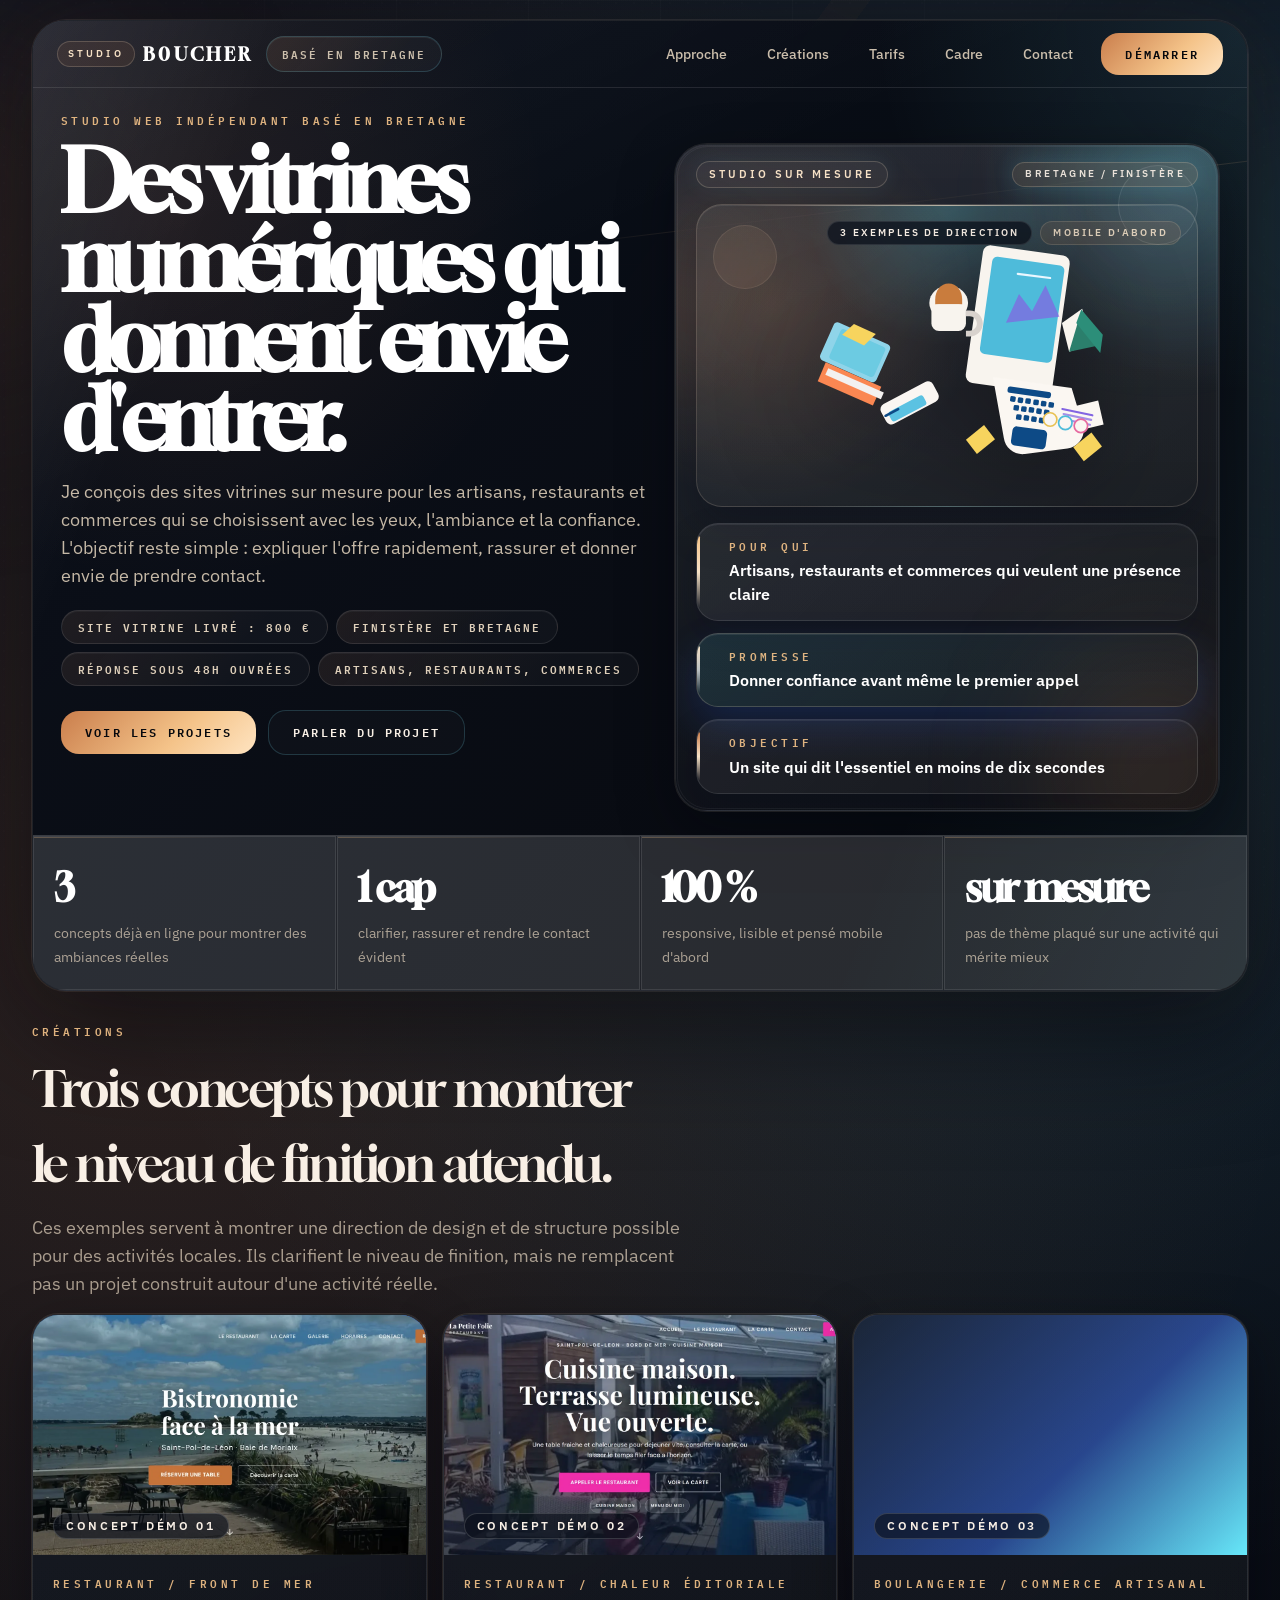
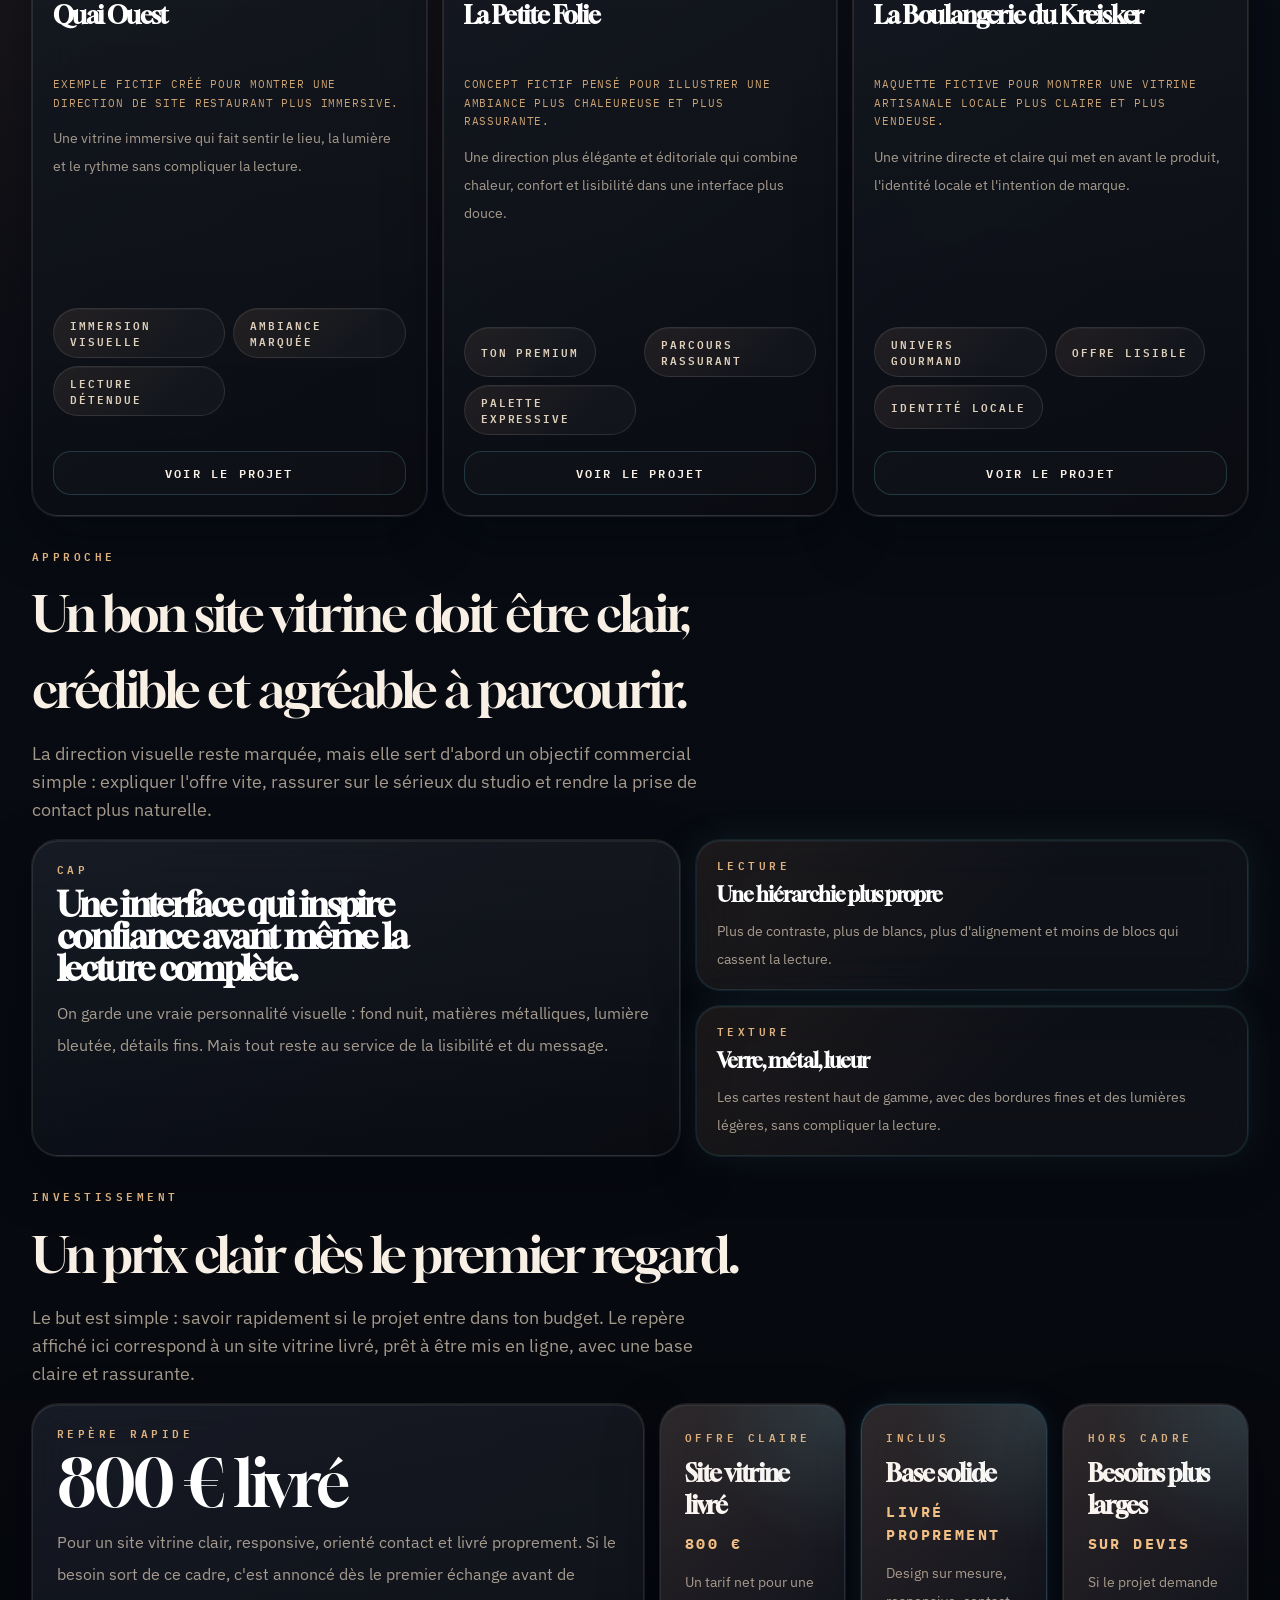
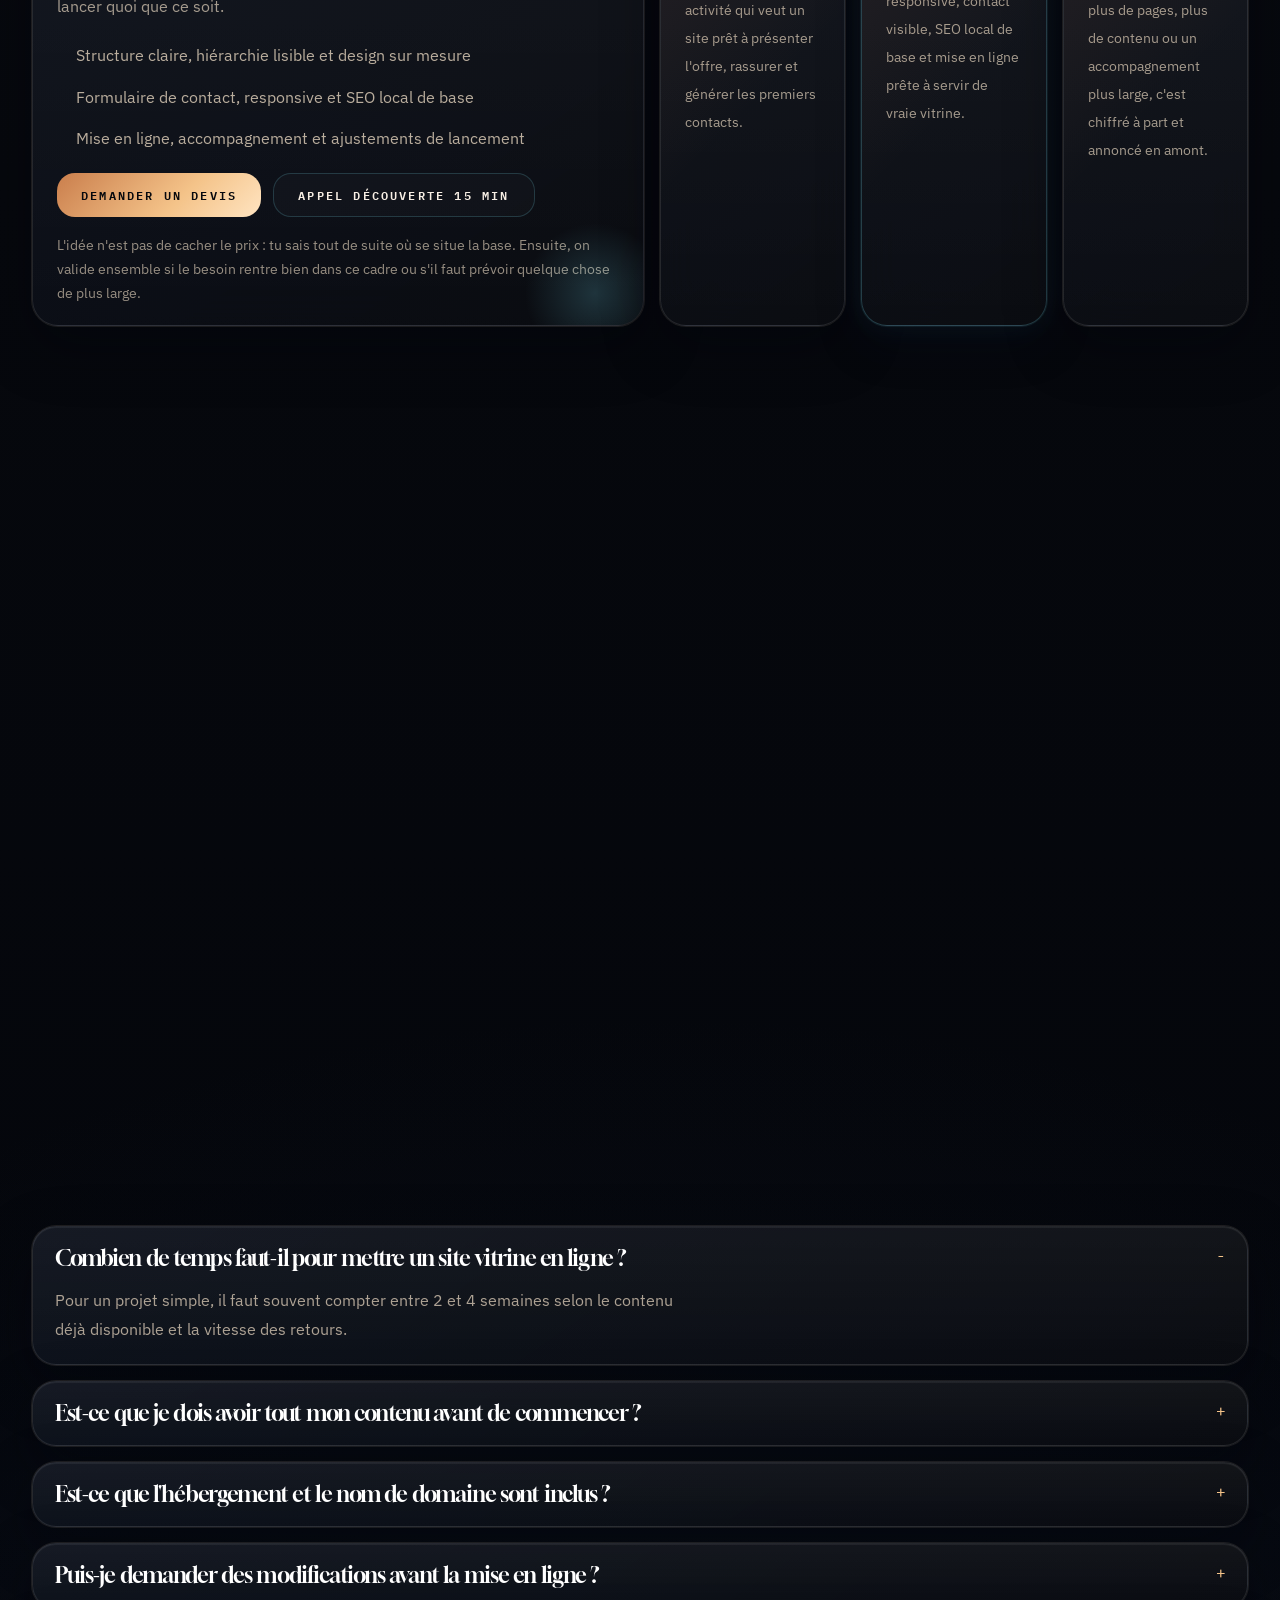
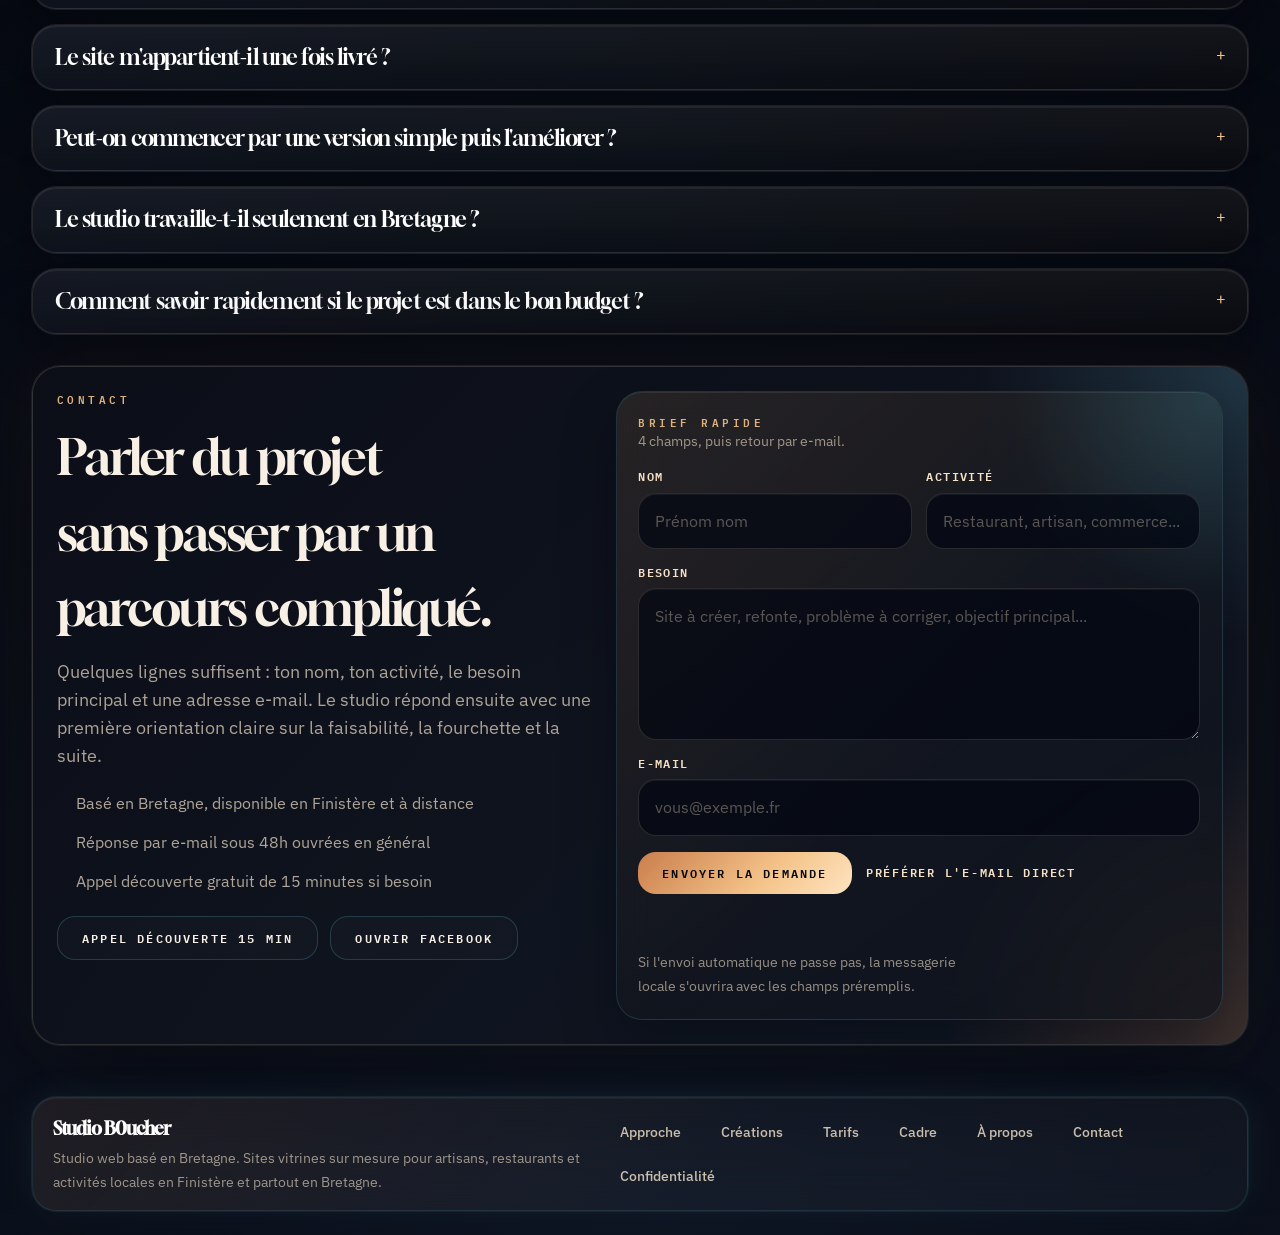
==== index.html @ 1014da4b "Add phase 1 conversion updates and pricing" ====
<!DOCTYPE html>
<html lang="fr">
  <head>
    <meta charset="UTF-8">
    <meta name="viewport" content="width=device-width, initial-scale=1.0">
    <meta
      name="description"
      content="Studio B0ucher, studio web ind&eacute;pendant bas&eacute; en Bretagne. Cr&eacute;ation de sites vitrines pour artisans, restaurants et commerces en Finist&egrave;re et partout en Bretagne."
    >
    <meta name="robots" content="index,follow">
    <meta name="theme-color" content="#090b12">
    <meta property="og:locale" content="fr_FR">
    <meta property="og:type" content="website">
    <meta property="og:site_name" content="Studio B0ucher">
    <meta property="og:title" content="Studio B0ucher | Cr&eacute;ation de sites vitrines en Bretagne">
    <meta property="og:description" content="Studio web ind&eacute;pendant bas&eacute; en Bretagne. Sites vitrines sur mesure pour artisans, restaurants et commerces en Finist&egrave;re et partout en Bretagne.">
    <meta property="og:url" content="https://openapi-routeur.github.io/MonSiteBreton/">
    <meta property="og:image" content="https://openapi-routeur.github.io/MonSiteBreton/assets/og-studio-b0ucher.png">
    <meta property="og:image:type" content="image/png">
    <meta property="og:image:width" content="1200">
    <meta property="og:image:height" content="630">
    <meta property="og:image:alt" content="Aper&ccedil;u du site Studio B0ucher, studio web bas&eacute; en Bretagne.">
    <meta name="twitter:card" content="summary_large_image">
    <meta name="twitter:title" content="Studio B0ucher | Cr&eacute;ation de sites vitrines en Bretagne">
    <meta name="twitter:description" content="Studio web ind&eacute;pendant bas&eacute; en Bretagne. Sites vitrines sur mesure pour artisans, restaurants et commerces en Finist&egrave;re et partout en Bretagne.">
    <meta name="twitter:image" content="https://openapi-routeur.github.io/MonSiteBreton/assets/og-studio-b0ucher.png">
    <meta name="twitter:image:alt" content="Aper&ccedil;u du site Studio B0ucher, studio web bas&eacute; en Bretagne.">
    <title>Studio B0ucher | Cr&eacute;ation de sites vitrines en Bretagne</title>
    <link rel="canonical" href="https://openapi-routeur.github.io/MonSiteBreton/">
    <link rel="icon" href="assets/favicon.svg" type="image/svg+xml" sizes="any">
    <link rel="icon" href="assets/favicon.png" type="image/png" sizes="64x64">
    <link rel="shortcut icon" href="favicon.ico" type="image/x-icon">
    <link rel="apple-touch-icon" href="assets/apple-touch-icon.png" sizes="180x180">
    <link rel="manifest" href="site.webmanifest">
    <link rel="preconnect" href="https://fonts.googleapis.com">
    <link rel="preconnect" href="https://fonts.gstatic.com" crossorigin>
    <link
      href="https://fonts.googleapis.com/css2?family=Gloock&family=IBM+Plex+Mono:wght@400;500;600;700&family=IBM+Plex+Sans:wght@400;500;600;700&display=swap"
      rel="stylesheet"
    >
    <link rel="preload" as="image" href="assets/hero-illustration.svg" type="image/svg+xml">
    <link rel="stylesheet" href="assets/index.css">
    <script type="application/ld+json">
      {
        "@context": "https://schema.org",
        "@type": "ProfessionalService",
        "name": "Studio B0ucher",
        "url": "https://openapi-routeur.github.io/MonSiteBreton/",
        "image": "https://openapi-routeur.github.io/MonSiteBreton/assets/og-studio-b0ucher.png",
        "description": "Studio web ind\u00e9pendant bas\u00e9 en Bretagne, sp\u00e9cialis\u00e9 dans la cr\u00e9ation de sites vitrines pour artisans, restaurants et commerces locaux.",
        "email": "mailto:boucher.kilian.pro@gmail.com",
        "sameAs": [
          "https://www.facebook.com/b0uch3rmx"
        ],
        "serviceType": [
          "Cr\u00e9ation de site vitrine",
          "Refonte de site vitrine",
          "Design web local"
        ],
        "areaServed": [
          {
            "@type": "AdministrativeArea",
            "name": "Finist\u00e8re"
          },
          {
            "@type": "AdministrativeArea",
            "name": "Bretagne"
          }
        ]
      }
    </script>
  </head>
  <body>
    <a class="skip-link" href="#contenu">Aller au contenu</a>

    <div class="pointer-events-none fixed inset-0 -z-10 overflow-hidden" aria-hidden="true">
      <div class="grid-overlay absolute inset-0 opacity-25"></div>
      <div class="ambient-blob absolute left-[-12rem] top-16 h-72 w-72 rounded-full bg-cyber-500/[0.20] blur-[120px]"></div>
      <div class="ambient-blob ambient-blob-b absolute right-[-10rem] top-24 h-64 w-64 rounded-full bg-signal-400/[0.12] blur-[110px]"></div>
      <div class="absolute bottom-[-12rem] left-1/2 h-72 w-72 -translate-x-1/2 rounded-full bg-cyber-400/[0.14] blur-[130px]"></div>
    </div>

    <main id="contenu" class="px-4 py-4 sm:px-6 lg:px-8 lg:py-5">
      <section class="mx-auto max-w-[1320px]">
        <div class="cyber-shell">
          <header class="relative z-10 flex flex-wrap items-center gap-3 border-b border-white/[0.10] px-4 py-3 sm:px-6">
            <a class="group inline-flex items-center gap-2 rounded-full focus-ring" href="#contenu" aria-label="Accueil Studio B0ucher">
              <span class="rounded-full border border-cyber-300/[0.20] bg-cyber-500/[0.10] px-2.5 py-1 text-[0.65rem] font-semibold uppercase tracking-[0.3em] text-cyber-300">Studio</span>
              <span class="font-display text-base font-semibold uppercase tracking-[0.2em] text-white sm:text-lg">B0ucher</span>
            </a>
            <span class="location-pill hidden sm:inline-flex">Bas&eacute; en Bretagne</span>

            <button
              class="ml-auto inline-flex items-center rounded-full border border-cyber-300/[0.20] bg-white/[0.04] px-4 py-2 text-sm font-semibold text-cyber-100 focus-ring md:hidden"
              type="button"
              aria-expanded="false"
              aria-controls="site-nav"
              data-nav-toggle
            >
              Menu
            </button>

            <nav
              class="hidden w-full flex-col gap-2 pt-2 md:ml-auto md:flex md:w-auto md:flex-row md:items-center md:gap-2 md:pt-0"
              id="site-nav"
              aria-label="Navigation principale"
            >
              <a class="rounded-full px-4 py-2 text-sm font-medium text-cyber-200/[0.90] transition hover:bg-white/[0.04] hover:text-white focus-ring" href="#approche">Approche</a>
              <a class="rounded-full px-4 py-2 text-sm font-medium text-cyber-200/[0.90] transition hover:bg-white/[0.04] hover:text-white focus-ring" href="#creations">Cr&eacute;ations</a>
              <a class="rounded-full px-4 py-2 text-sm font-medium text-cyber-200/[0.90] transition hover:bg-white/[0.04] hover:text-white focus-ring" href="#investissement">Tarifs</a>
              <a class="rounded-full px-4 py-2 text-sm font-medium text-cyber-200/[0.90] transition hover:bg-white/[0.04] hover:text-white focus-ring" href="#cadre">Cadre</a>
              <a class="rounded-full px-4 py-2 text-sm font-medium text-cyber-200/[0.90] transition hover:bg-white/[0.04] hover:text-white focus-ring" href="#contact">Contact</a>
            </nav>

            <a class="metal-button focus-ring hidden md:inline-flex" href="#contact">D&eacute;marrer</a>
          </header>

          <div class="relative z-10 grid gap-5 px-4 py-5 sm:px-6 lg:grid-cols-[1.04fr_minmax(360px,0.96fr)] lg:gap-6 lg:px-7 lg:py-6">
            <div class="reveal stagger-1">
              <p class="compact-label">Studio web ind&eacute;pendant bas&eacute; en Bretagne</p>
              <h1 class="mt-3 max-w-[10.4ch] font-display text-[2.8rem] font-semibold leading-[0.92] tracking-[-0.06em] text-white sm:text-[4.4rem] lg:text-[5.4rem]">
                Des vitrines num&eacute;riques qui donnent envie d'entrer.
              </h1>
              <p class="mt-5 max-w-2xl text-base leading-8 text-cyber-200/[0.88] sm:text-lg">
                Je con&ccedil;ois des sites vitrines sur mesure pour les artisans,
                restaurants et commerces qui se choisissent avec les yeux, l'ambiance
                et la confiance. L'objectif reste simple : expliquer l'offre
                rapidement, rassurer et donner envie de prendre contact.
              </p>

              <div class="mt-5 flex flex-wrap gap-2">
                <span class="pill px-4 text-xs">Site vitrine livr&eacute; : 800 &euro;</span>
                <span class="pill px-4 text-xs">Finist&egrave;re et Bretagne</span>
                <span class="pill px-4 text-xs">R&eacute;ponse sous 48h ouvr&eacute;es</span>
                <span class="pill px-4 text-xs">Artisans, restaurants, commerces</span>
              </div>

              <div class="mt-6 flex flex-wrap items-center gap-3">
                <a class="metal-button scan-hover focus-ring" href="#creations">Voir les projets</a>
                <a class="outline-button scan-hover focus-ring" href="#contact">Parler du projet</a>
              </div>
            </div>

            <div class="reveal stagger-2 lg:mt-8">
              <div class="panel-metal relative isolate overflow-hidden rounded-[32px] border border-cyber-300/[0.15] bg-[linear-gradient(155deg,rgba(25,19,21,0.96),rgba(15,21,33,0.92)_48%,rgba(9,11,18,0.98))] px-4 py-4 shadow-[0_34px_90px_rgba(2,8,24,0.54),0_0_0_1px_rgba(125,232,255,0.08),inset_0_1px_0_rgba(255,255,255,0.08)] sm:px-5">
                <div class="absolute inset-0 bg-[radial-gradient(circle_at_top_right,rgba(125,232,255,0.22),transparent_28%),radial-gradient(circle_at_18%_24%,rgba(202,126,76,0.2),transparent_30%),linear-gradient(180deg,rgba(255,255,255,0.06),rgba(255,255,255,0.02))]"></div>
                <div class="absolute inset-[1px] rounded-[31px] border border-white/[0.06]" aria-hidden="true"></div>
                <div class="absolute -left-10 top-20 h-36 w-24 rotate-[18deg] bg-cyber-400/[0.10] blur-[46px]" aria-hidden="true"></div>
                <div class="absolute -right-6 top-[-2rem] h-40 w-40 rounded-full bg-signal-400/[0.16] blur-[68px]" aria-hidden="true"></div>
                <div class="absolute bottom-[-4rem] right-[-1rem] h-52 w-40 rounded-full bg-cyber-500/[0.20] blur-[72px]" aria-hidden="true"></div>
                <div class="absolute right-5 top-5 h-20 w-20 rounded-full border border-white/[0.10] bg-white/[0.03] blur-[0.2px]" aria-hidden="true"></div>

                <div class="relative z-10">
                  <div class="flex items-center justify-between gap-3">
                    <span class="inline-flex rounded-full border border-cyber-300/[0.20] bg-white/[0.05] px-3 py-1 text-[0.68rem] font-semibold uppercase tracking-[0.28em] text-cyber-300 shadow-[0_0_24px_rgba(103,232,249,0.08)]">
                      Studio sur mesure
                    </span>
                    <span class="hidden rounded-full border border-cyber-300/[0.20] bg-cyber-400/[0.10] px-3 py-1 text-[0.62rem] font-semibold uppercase tracking-[0.24em] text-cyber-100/[0.92] shadow-[0_0_22px_rgba(103,232,249,0.16)] sm:inline-flex">
                      Bretagne / Finist&egrave;re
                    </span>
                  </div>

                  <div class="relative mt-4 overflow-hidden rounded-[26px] border border-cyber-300/[0.16] bg-[radial-gradient(circle_at_50%_0%,rgba(103,232,249,0.22),transparent_36%),linear-gradient(145deg,rgba(255,255,255,0.06),rgba(255,255,255,0.02))] px-4 py-5 shadow-[inset_0_1px_0_rgba(255,255,255,0.08),0_20px_44px_rgba(4,8,22,0.26)]">
                    <div class="absolute inset-x-10 top-0 h-px bg-gradient-to-r from-transparent via-cyber-300/[0.65] to-transparent" aria-hidden="true"></div>
                    <div class="absolute left-4 top-5 h-16 w-16 rounded-full border border-cyber-300/10 bg-cyber-400/[0.08] blur-[0.5px]" aria-hidden="true"></div>
                    <div class="absolute right-4 top-4 hidden flex-wrap justify-end gap-2 sm:flex" aria-hidden="true">
                      <span class="rounded-full border border-white/[0.10] bg-night-900/[0.75] px-3 py-1 text-[0.62rem] font-semibold uppercase tracking-[0.22em] text-cyber-100">
                        3 exemples de direction
                      </span>
                      <span class="rounded-full border border-cyber-300/[0.15] bg-cyber-500/[0.12] px-3 py-1 text-[0.62rem] font-semibold uppercase tracking-[0.22em] text-cyber-200">
                        Mobile d'abord
                      </span>
                    </div>

                    <img
                      class="relative mx-auto w-full max-w-[320px] drop-shadow-[0_26px_54px_rgba(0,0,0,0.42)]"
                      src="assets/hero-illustration.svg"
                      width="760"
                      height="620"
                      decoding="async"
                      fetchpriority="high"
                      alt="Illustration d'un bureau cr&eacute;atif avec ordinateur portable, carnet, t&eacute;l&eacute;phone et &eacute;l&eacute;ments de design."
                    >
                  </div>

                  <div class="mt-4 grid gap-3">
                    <article class="scan-hover relative overflow-hidden rounded-[22px] border border-white/[0.10] bg-[linear-gradient(135deg,rgba(255,255,255,0.07),rgba(255,255,255,0.03))] px-4 py-3.5 shadow-[inset_0_1px_0_rgba(255,255,255,0.07),0_16px_36px_rgba(3,8,24,0.2)]">
                      <div class="absolute inset-y-3 left-0 w-[3px] rounded-full bg-gradient-to-b from-cyber-400 via-cyber-300 to-transparent" aria-hidden="true"></div>
                      <p class="compact-label pl-4">Pour qui</p>
                      <p class="mt-1 pl-4 text-sm font-semibold leading-snug text-white sm:text-base">
                        Artisans, restaurants et commerces qui veulent une pr&eacute;sence claire
                      </p>
                    </article>

                    <article class="scan-hover relative overflow-hidden rounded-[22px] border border-cyber-300/[0.20] bg-[linear-gradient(135deg,rgba(103,232,249,0.12),rgba(255,255,255,0.04))] px-4 py-3.5 shadow-[0_18px_40px_rgba(44,107,255,0.18),inset_0_1px_0_rgba(255,255,255,0.08)]">
                      <div class="absolute inset-y-3 left-0 w-[3px] rounded-full bg-gradient-to-b from-cyber-300 via-white/70 to-transparent" aria-hidden="true"></div>
                      <p class="compact-label pl-4">Promesse</p>
                      <p class="mt-1 pl-4 text-sm font-semibold leading-snug text-white sm:text-base">
                        Donner confiance avant m&ecirc;me le premier appel
                      </p>
                    </article>

                    <article class="scan-hover relative overflow-hidden rounded-[22px] border border-white/[0.10] bg-[linear-gradient(135deg,rgba(255,255,255,0.06),rgba(255,255,255,0.025))] px-4 py-3.5 shadow-[inset_0_1px_0_rgba(255,255,255,0.07),0_16px_36px_rgba(3,8,24,0.2)]">
                      <div class="absolute inset-y-3 left-0 w-[3px] rounded-full bg-gradient-to-b from-cyber-500 via-cyber-300 to-transparent" aria-hidden="true"></div>
                      <p class="compact-label pl-4">Objectif</p>
                      <p class="mt-1 pl-4 text-sm font-semibold leading-snug text-white sm:text-base">
                        Un site qui dit l'essentiel en moins de dix secondes
                      </p>
                    </article>
                  </div>
                </div>
              </div>
            </div>
          </div>

          <div class="relative z-10 grid gap-px border-t border-white/[0.10] bg-white/10 sm:grid-cols-2 xl:grid-cols-4">
            <article class="stat-card">
              <p class="font-display text-[2.15rem] font-semibold tracking-[-0.06em] text-white sm:text-[2.5rem]">3</p>
              <p class="mt-1 text-sm leading-6 text-cyber-200/[0.72]">concepts d&eacute;j&agrave; en ligne pour montrer des ambiances r&eacute;elles</p>
            </article>
            <article class="stat-card">
              <p class="font-display text-[2.15rem] font-semibold tracking-[-0.06em] text-white sm:text-[2.5rem]">1 cap</p>
              <p class="mt-1 text-sm leading-6 text-cyber-200/[0.72]">clarifier, rassurer et rendre le contact &eacute;vident</p>
            </article>
            <article class="stat-card">
              <p class="font-display text-[2.15rem] font-semibold tracking-[-0.06em] text-white sm:text-[2.5rem]">100 %</p>
              <p class="mt-1 text-sm leading-6 text-cyber-200/[0.72]">responsive, lisible et pens&eacute; mobile d'abord</p>
            </article>
            <article class="stat-card">
              <p class="font-display text-[2.15rem] font-semibold tracking-[-0.06em] text-white sm:text-[2.5rem]">sur mesure</p>
              <p class="mt-1 text-sm leading-6 text-cyber-200/[0.72]">pas de th&egrave;me plaqu&eacute; sur une activit&eacute; qui m&eacute;rite mieux</p>
            </article>
          </div>
        </div>
      </section>

      <section class="mx-auto mt-8 max-w-[1320px]" id="creations">
        <div class="reveal stagger-1 max-w-3xl">
          <p class="compact-label">Cr&eacute;ations</p>
          <h2 class="section-title mt-3">Trois concepts pour montrer le niveau de finition attendu.</h2>
          <p class="mt-3 max-w-2xl text-base leading-8 text-cyber-200/[0.72] sm:text-lg">
            Ces exemples servent &agrave; montrer une direction de design et de structure
            possible pour des activit&eacute;s locales. Ils clarifient le niveau de
            finition, mais ne remplacent pas un projet construit autour d'une
            activit&eacute; r&eacute;elle.
          </p>
        </div>

        <div class="mt-4 grid gap-4 lg:grid-cols-3 lg:items-stretch">
          <article class="reveal stagger-1 panel-metal flex h-full flex-col overflow-hidden rounded-[26px] scan-hover">
            <a
              class="group relative flex min-h-[240px] items-end overflow-hidden px-5 py-4"
              href="https://b0uch3r.github.io/quai-ouest/"
              target="_blank"
              rel="noopener noreferrer"
            >
              <div class="absolute inset-0 bg-[linear-gradient(180deg,rgba(4,8,22,0.08),rgba(4,8,22,0.85)),linear-gradient(135deg,rgba(44,107,255,0.25),transparent_65%)]"></div>
              <div class="absolute inset-0 bg-[radial-gradient(circle_at_top_left,rgba(103,232,249,0.2),transparent_26%),linear-gradient(135deg,#10284c,#2c6bff_55%,#9bd7ff)]"></div>
              <picture>
                <source srcset="assets/projects/quai-ouest-thumbnail.webp" type="image/webp">
                <img
                  class="absolute inset-0 h-full w-full object-cover transition duration-700 group-hover:scale-[1.04]"
                  src="assets/projects/quai-ouest-thumbnail-fallback.png"
                  alt="Miniature du concept Quai Ouest"
                  width="1440"
                  height="731"
                  loading="eager"
                  decoding="async"
                >
              </picture>
              <span class="relative z-10 rounded-full border border-white/[0.15] bg-night-900/[0.65] px-3 py-1 text-xs font-semibold uppercase tracking-[0.22em] text-cyber-100">
                Concept d&eacute;mo 01
              </span>
            </a>
            <div class="grid flex-1 grid-rows-[auto_auto_auto_1fr_auto] px-5 py-5">
              <div class="lg:min-h-[88px]">
                <p class="compact-label">Restaurant / front de mer</p>
                <h3 class="mt-2 font-display text-2xl font-semibold tracking-[-0.05em] text-white lg:min-h-[64px]">Quai Ouest</h3>
              </div>
              <p class="project-context mt-3">
                Exemple fictif cr&eacute;&eacute; pour montrer une direction de site restaurant plus immersive.
              </p>
              <p class="mt-3 text-sm leading-7 text-cyber-200/[0.72] lg:min-h-[168px]">
                Une vitrine immersive qui fait sentir le lieu, la lumi&egrave;re et le
                rythme sans compliquer la lecture.
              </p>
              <div class="mt-4 grid gap-2 sm:grid-cols-2 lg:min-h-[104px] lg:content-start">
                <span class="pill min-h-[44px] justify-self-start px-4 text-xs">Immersion visuelle</span>
                <span class="pill min-h-[44px] justify-self-start px-4 text-xs">Ambiance marqu&eacute;e</span>
                <span class="pill min-h-[44px] justify-self-start px-4 text-xs">Lecture d&eacute;tendue</span>
              </div>
              <div class="mt-auto pt-4">
                <a class="outline-button focus-ring w-full" href="https://b0uch3r.github.io/quai-ouest/" target="_blank" rel="noopener noreferrer">Voir le projet <span class="sr-only">Quai Ouest</span></a>
              </div>
            </div>
          </article>

          <article class="reveal stagger-2 panel-metal flex h-full flex-col overflow-hidden rounded-[26px] scan-hover">
            <a
              class="group relative flex min-h-[240px] items-end overflow-hidden px-5 py-4"
              href="https://lapetitfolie.github.io/restaurant/"
              target="_blank"
              rel="noopener noreferrer"
            >
              <div class="absolute inset-0 bg-[linear-gradient(180deg,rgba(4,8,22,0.08),rgba(4,8,22,0.85)),linear-gradient(135deg,rgba(103,232,249,0.18),transparent_65%)]"></div>
              <div class="absolute inset-0 bg-[radial-gradient(circle_at_top_right,rgba(255,255,255,0.2),transparent_22%),linear-gradient(135deg,#1c2d59,#4977ff_58%,#dce8f6)]"></div>
              <img
                class="absolute inset-0 h-full w-full object-cover transition duration-700 group-hover:scale-[1.04]"
                src="assets/projects/la-petite-folie-thumbnail.webp"
                alt="Miniature du concept La Petite Folie"
                width="1440"
                height="752"
                loading="eager"
                decoding="async"
              >
              <span class="relative z-10 rounded-full border border-white/[0.15] bg-night-900/[0.65] px-3 py-1 text-xs font-semibold uppercase tracking-[0.22em] text-cyber-100">
                Concept d&eacute;mo 02
              </span>
            </a>
            <div class="grid flex-1 grid-rows-[auto_auto_auto_1fr_auto] px-5 py-5">
              <div class="lg:min-h-[88px]">
                <p class="compact-label">Restaurant / chaleur &eacute;ditoriale</p>
                <h3 class="mt-2 font-display text-2xl font-semibold tracking-[-0.05em] text-white lg:min-h-[64px]">La Petite Folie</h3>
              </div>
              <p class="project-context mt-3">
                Concept fictif pens&eacute; pour illustrer une ambiance plus chaleureuse et plus rassurante.
              </p>
              <p class="mt-3 text-sm leading-7 text-cyber-200/[0.72] lg:min-h-[168px]">
                Une direction plus &eacute;l&eacute;gante et &eacute;ditoriale qui combine chaleur,
                confort et lisibilit&eacute; dans une interface plus douce.
              </p>
              <div class="mt-4 grid gap-2 sm:grid-cols-2 lg:min-h-[104px] lg:content-start">
                <span class="pill min-h-[44px] justify-self-start px-4 text-xs">Ton premium</span>
                <span class="pill min-h-[44px] justify-self-start px-4 text-xs">Parcours rassurant</span>
                <span class="pill min-h-[44px] justify-self-start px-4 text-xs">Palette expressive</span>
              </div>
              <div class="mt-auto pt-4">
                <a class="outline-button focus-ring w-full" href="https://lapetitfolie.github.io/restaurant/" target="_blank" rel="noopener noreferrer">Voir le projet <span class="sr-only">La Petite Folie</span></a>
              </div>
            </div>
          </article>

          <article class="reveal stagger-3 panel-metal flex h-full flex-col overflow-hidden rounded-[26px] scan-hover">
            <a
              class="group relative flex min-h-[240px] items-end overflow-hidden px-5 py-4"
              href="https://boulangeriekreisker.github.io/boulangerie/"
              target="_blank"
              rel="noopener noreferrer"
            >
              <div class="absolute inset-0 bg-[linear-gradient(180deg,rgba(4,8,22,0.08),rgba(4,8,22,0.85)),linear-gradient(135deg,rgba(44,107,255,0.22),transparent_65%)]"></div>
              <div class="absolute inset-0 bg-[linear-gradient(145deg,rgba(255,255,255,0.08),transparent),linear-gradient(135deg,#071326,#214089_58%,#67e8f9)]"></div>
              <img
                class="absolute inset-0 h-full w-full object-cover transition duration-700 group-hover:scale-[1.04]"
                src="assets/projects/kreisker-thumbnail.webp"
                alt="Miniature du concept La Boulangerie du Kreisker"
                width="1440"
                height="671"
                loading="lazy"
                decoding="async"
              >
              <span class="relative z-10 rounded-full border border-white/[0.15] bg-night-900/[0.65] px-3 py-1 text-xs font-semibold uppercase tracking-[0.22em] text-cyber-100">
                Concept d&eacute;mo 03
              </span>
            </a>
            <div class="grid flex-1 grid-rows-[auto_auto_auto_1fr_auto] px-5 py-5">
              <div class="lg:min-h-[88px]">
                <p class="compact-label">Boulangerie / commerce artisanal</p>
                <h3 class="mt-2 font-display text-2xl font-semibold tracking-[-0.05em] text-white lg:min-h-[64px]">La Boulangerie du Kreisker</h3>
              </div>
              <p class="project-context mt-3">
                Maquette fictive pour montrer une vitrine artisanale locale plus claire et plus vendeuse.
              </p>
              <p class="mt-3 text-sm leading-7 text-cyber-200/[0.72] lg:min-h-[168px]">
                Une vitrine directe et claire qui met en avant le produit,
                l'identit&eacute; locale et l'intention de marque.
              </p>
              <div class="mt-4 grid gap-2 sm:grid-cols-2 lg:min-h-[104px] lg:content-start">
                <span class="pill min-h-[44px] justify-self-start px-4 text-xs">Univers gourmand</span>
                <span class="pill min-h-[44px] justify-self-start px-4 text-xs">Offre lisible</span>
                <span class="pill min-h-[44px] justify-self-start px-4 text-xs">Identit&eacute; locale</span>
              </div>
              <div class="mt-auto pt-4">
                <a class="outline-button focus-ring w-full" href="https://boulangeriekreisker.github.io/boulangerie/" target="_blank" rel="noopener noreferrer">Voir le projet <span class="sr-only">La Boulangerie du Kreisker</span></a>
              </div>
            </div>
          </article>
        </div>
      </section>

      <section class="mx-auto mt-8 max-w-[1320px]" id="approche">
        <div class="reveal stagger-1 max-w-3xl">
          <p class="compact-label">Approche</p>
          <h2 class="section-title mt-3">Un bon site vitrine doit &ecirc;tre clair, cr&eacute;dible et agr&eacute;able &agrave; parcourir.</h2>
          <p class="mt-3 max-w-2xl text-base leading-8 text-cyber-200/[0.72] sm:text-lg">
            La direction visuelle reste marqu&eacute;e, mais elle sert d'abord un objectif
            commercial simple : expliquer l'offre vite, rassurer sur le s&eacute;rieux
            du studio et rendre la prise de contact plus naturelle.
          </p>
        </div>

        <div class="mt-4 grid gap-4 lg:grid-cols-[1.08fr_0.92fr] lg:items-stretch">
          <article class="reveal stagger-2 panel-metal flex h-full flex-col rounded-[26px] px-5 py-5 sm:px-6 scan-hover">
            <p class="compact-label">Cap</p>
            <h3 class="mt-3 max-w-[18ch] font-display text-2xl font-semibold tracking-[-0.05em] text-white sm:text-[2.1rem]">
              Une interface qui inspire confiance avant m&ecirc;me la lecture compl&egrave;te.
            </h3>
            <p class="mt-3 max-w-2xl text-base leading-8 text-cyber-200/[0.72]">
              On garde une vraie personnalit&eacute; visuelle : fond nuit, mati&egrave;res
              m&eacute;talliques, lumi&egrave;re bleut&eacute;e, d&eacute;tails fins. Mais tout reste au
              service de la lisibilit&eacute; et du message.
            </p>
          </article>

          <div class="grid gap-4 sm:grid-cols-2 lg:h-full lg:grid-cols-1 lg:grid-rows-2">
            <article class="reveal stagger-3 panel-glass grid h-full grid-rows-[auto_auto_1fr] rounded-[24px] px-5 py-4 scan-hover">
              <p class="compact-label">Lecture</p>
              <h3 class="mt-2 font-display text-xl font-semibold tracking-[-0.05em] text-white">
                Une hi&eacute;rarchie plus propre
              </h3>
              <p class="mt-2 text-sm leading-7 text-cyber-200/[0.72]">
                Plus de contraste, plus de blancs, plus d'alignement et moins de
                blocs qui cassent la lecture.
              </p>
            </article>

            <article class="reveal stagger-4 panel-glass grid h-full grid-rows-[auto_auto_1fr] rounded-[24px] px-5 py-4 scan-hover">
              <p class="compact-label">Texture</p>
              <h3 class="mt-2 font-display text-xl font-semibold tracking-[-0.05em] text-white">
                Verre, m&eacute;tal, lueur
              </h3>
              <p class="mt-2 text-sm leading-7 text-cyber-200/[0.72]">
                Les cartes restent haut de gamme, avec des bordures fines et des
                lumi&egrave;res l&eacute;g&egrave;res, sans compliquer la lecture.
              </p>
            </article>
          </div>
        </div>
      </section>

      <section class="mx-auto mt-8 max-w-[1320px]" id="investissement">
        <div class="reveal stagger-1 max-w-3xl">
          <p class="compact-label">Investissement</p>
          <h2 class="section-title mt-3">Un prix clair d&egrave;s le premier regard.</h2>
          <p class="mt-3 max-w-2xl text-base leading-8 text-cyber-200/[0.72] sm:text-lg">
            Le but est simple : savoir rapidement si le projet entre dans ton budget.
            Le rep&egrave;re affich&eacute; ici correspond &agrave; un site vitrine livr&eacute;, pr&ecirc;t
            &agrave; &ecirc;tre mis en ligne, avec une base claire et rassurante.
          </p>
        </div>

        <div class="pricing-layout mt-4">
          <article class="reveal stagger-2 panel-metal pricing-intro rounded-[26px] px-5 py-5 sm:px-6">
            <p class="compact-label">Rep&egrave;re rapide</p>
            <p class="pricing-highlight mt-3">800 &euro; livr&eacute;</p>
            <p class="mt-3 max-w-2xl text-base leading-8 text-cyber-200/[0.72]">
              Pour un site vitrine clair, responsive, orient&eacute; contact et livr&eacute;
              proprement. Si le besoin sort de ce cadre, c'est annonc&eacute; d&egrave;s le
              premier &eacute;change avant de lancer quoi que ce soit.
            </p>

            <ul class="pricing-list mt-5">
              <li>Structure claire, hi&eacute;rarchie lisible et design sur mesure</li>
              <li>Formulaire de contact, responsive et SEO local de base</li>
              <li>Mise en ligne, accompagnement et ajustements de lancement</li>
            </ul>

            <div class="mt-5 flex flex-wrap gap-3">
              <a class="metal-button focus-ring" href="#contact-form">Demander un devis</a>
              <a class="outline-button focus-ring" href="mailto:boucher.kilian.pro@gmail.com?subject=Appel%20d%C3%A9couverte%2015%20min">Appel d&eacute;couverte 15 min</a>
            </div>

            <p class="mt-4 max-w-xl text-sm leading-6 text-cyber-200/[0.66]">
              L'id&eacute;e n'est pas de cacher le prix : tu sais tout de suite o&ugrave; se situe
              la base. Ensuite, on valide ensemble si le besoin rentre bien dans ce
              cadre ou s'il faut pr&eacute;voir quelque chose de plus large.
            </p>
          </article>

          <div class="pricing-cards">
            <article class="reveal stagger-3 pricing-card">
              <p class="compact-label">Offre claire</p>
              <h3 class="mt-3 font-display text-2xl font-semibold tracking-[-0.05em] text-white">Site vitrine livr&eacute;</h3>
              <p class="pricing-card-price mt-3">800 &euro;</p>
              <p class="mt-3 text-sm leading-7 text-cyber-200/[0.72]">
                Un tarif net pour une activit&eacute; qui veut un site pr&ecirc;t &agrave; pr&eacute;senter
                l'offre, rassurer et g&eacute;n&eacute;rer les premiers contacts.
              </p>
            </article>

            <article class="reveal stagger-4 pricing-card pricing-card-featured">
              <p class="compact-label">Inclus</p>
              <h3 class="mt-3 font-display text-2xl font-semibold tracking-[-0.05em] text-white">Base solide</h3>
              <p class="pricing-card-price mt-3">Livr&eacute; proprement</p>
              <p class="mt-3 text-sm leading-7 text-cyber-200/[0.72]">
                Design sur mesure, responsive, contact visible, SEO local de base
                et mise en ligne pr&ecirc;te &agrave; servir de vraie vitrine.
              </p>
            </article>

            <article class="reveal stagger-4 pricing-card">
              <p class="compact-label">Hors cadre</p>
              <h3 class="mt-3 font-display text-2xl font-semibold tracking-[-0.05em] text-white">Besoins plus larges</h3>
              <p class="pricing-card-price mt-3">Sur devis</p>
              <p class="mt-3 text-sm leading-7 text-cyber-200/[0.72]">
                Si le projet demande plus de pages, plus de contenu ou un
                accompagnement plus large, c'est chiffr&eacute; &agrave; part et annonc&eacute; en amont.
              </p>
            </article>
          </div>
        </div>
      </section>

      <section class="mx-auto mt-8 max-w-[1320px]" id="cadre">
        <div class="grid gap-4 lg:grid-cols-[0.98fr_1.02fr] lg:items-stretch">
          <div class="reveal stagger-1 panel-metal flex h-full flex-col rounded-[26px] px-5 py-5 sm:px-6">
            <p class="compact-label">Cadre</p>
            <h2 class="section-title mt-3 max-w-[12ch]">Un projet court, clair et sans tunnel.</h2>
            <p class="mt-3 max-w-2xl text-base leading-8 text-cyber-200/[0.72]">
              On part d'une activit&eacute; r&eacute;elle, d'une intention commerciale et d'un
              ton visuel. Ensuite on compose, on affine et on met en ligne une
              pr&eacute;sence d&eacute;j&agrave; haut de gamme.
            </p>

            <ul class="mt-5 grid gap-3">
              <li class="panel-glass rounded-[20px] px-4 py-3">
                <p class="compact-label">01</p>
                <p class="mt-1 text-sm font-semibold text-white">On pose le cap : offre, cible, preuves et angle principal.</p>
              </li>
              <li class="panel-glass rounded-[20px] px-4 py-3">
                <p class="compact-label">02</p>
                <p class="mt-1 text-sm font-semibold text-white">On choisit une voix visuelle : typographie, densit&eacute;, texture et rythme.</p>
              </li>
              <li class="panel-glass rounded-[20px] px-4 py-3">
                <p class="compact-label">03</p>
                <p class="mt-1 text-sm font-semibold text-white">On garde un systeme evolutif : la base peut accueillir la suite sans rupture.</p>
              </li>
            </ul>
          </div>

          <div class="grid auto-rows-fr gap-4 sm:grid-cols-2 lg:h-full">
            <article class="reveal stagger-2 panel-glass grid h-full grid-rows-[auto_auto_1fr] rounded-[24px] px-5 py-5 scan-hover">
              <p class="compact-label">01</p>
              <h3 class="mt-2 font-display text-2xl font-semibold tracking-[-0.05em] text-white">Cadrer</h3>
              <p class="mt-2 text-sm leading-7 text-cyber-200/[0.72]">
                Clarifier le message, la cible, les preuves et l'action que la page
                doit rendre naturelle.
              </p>
            </article>

            <article class="reveal stagger-3 panel-glass grid h-full grid-rows-[auto_auto_1fr] rounded-[24px] px-5 py-5 scan-hover">
              <p class="compact-label">02</p>
              <h3 class="mt-2 font-display text-2xl font-semibold tracking-[-0.05em] text-white">Composer</h3>
              <p class="mt-2 text-sm leading-7 text-cyber-200/[0.72]">
                Construire une direction plus nette, plus lisible et plus coh&eacute;rente
                sur chaque bloc.
              </p>
            </article>

            <article class="reveal stagger-3 panel-glass grid h-full grid-rows-[auto_auto_1fr] rounded-[24px] px-5 py-5 scan-hover">
              <p class="compact-label">03</p>
              <h3 class="mt-2 font-display text-2xl font-semibold tracking-[-0.05em] text-white">D&eacute;velopper</h3>
              <p class="mt-2 text-sm leading-7 text-cyber-200/[0.72]">
                Int&eacute;grer proprement, garantir la lisibilit&eacute; et garder un rendu
                solide en desktop comme en mobile.
              </p>
            </article>

            <article class="reveal stagger-4 panel-glass grid h-full grid-rows-[auto_auto_1fr] rounded-[24px] px-5 py-5 scan-hover">
              <p class="compact-label">04</p>
              <h3 class="mt-2 font-display text-2xl font-semibold tracking-[-0.05em] text-white">Lancer</h3>
              <p class="mt-2 text-sm leading-7 text-cyber-200/[0.72]">
                Ajuster les derniers d&eacute;tails et publier une vitrine d&eacute;j&agrave; premium,
                claire et m&eacute;morable.
              </p>
            </article>
          </div>
        </div>
      </section>

      <section class="mx-auto mt-8 max-w-[1320px]" id="faq">
        <div class="reveal stagger-1 max-w-3xl">
          <p class="compact-label">FAQ</p>
          <h2 class="section-title mt-3">Les questions qui reviennent avant de se lancer.</h2>
          <p class="mt-3 max-w-2xl text-base leading-8 text-cyber-200/[0.72] sm:text-lg">
            Cette FAQ donne une base claire avant le premier &eacute;change. Si une
            question reste ouverte, le plus simple est de l'envoyer via le formulaire.
          </p>
        </div>

        <div class="faq-grid mt-4">
          <details class="reveal stagger-2 faq-item" open>
            <summary>Combien de temps faut-il pour mettre un site vitrine en ligne ?</summary>
            <p>Pour un projet simple, il faut souvent compter entre 2 et 4 semaines selon le contenu d&eacute;j&agrave; disponible et la vitesse des retours.</p>
          </details>
          <details class="reveal stagger-2 faq-item">
            <summary>Est-ce que je dois avoir tout mon contenu avant de commencer ?</summary>
            <p>Non. Il suffit d'avoir l'activit&eacute;, l'offre principale et quelques rep&egrave;res. La structure peut &ecirc;tre pos&eacute;e avant d'affiner les textes.</p>
          </details>
          <details class="reveal stagger-3 faq-item">
            <summary>Est-ce que l'h&eacute;bergement et le nom de domaine sont inclus ?</summary>
            <p>Le studio peut conseiller et aider &agrave; mettre en ligne le site. Le nom de domaine et l'h&eacute;bergement restent g&eacute;n&eacute;ralement des frais externes au projet.</p>
          </details>
          <details class="reveal stagger-3 faq-item">
            <summary>Puis-je demander des modifications avant la mise en ligne ?</summary>
            <p>Oui. Le devis pr&eacute;voit une phase d'ajustements pour corriger le fond, le ton et les derniers d&eacute;tails avant publication.</p>
          </details>
          <details class="reveal stagger-4 faq-item">
            <summary>Le site m'appartient-il une fois livr&eacute; ?</summary>
            <p>Oui. Les contenus, le nom de domaine et le site final restent li&eacute;s &agrave; ton activit&eacute; une fois le projet livr&eacute; et r&eacute;gl&eacute;.</p>
          </details>
          <details class="reveal stagger-4 faq-item">
            <summary>Peut-on commencer par une version simple puis l'am&eacute;liorer ?</summary>
            <p>Oui. C'est souvent la meilleure option : partir d'une base claire, puis ajouter pages, contenu SEO, t&eacute;moignages ou &eacute;tudes de cas ensuite.</p>
          </details>
          <details class="reveal stagger-4 faq-item">
            <summary>Le studio travaille-t-il seulement en Bretagne ?</summary>
            <p>Le studio est bas&eacute; en Bretagne et travaille volontiers avec des activit&eacute;s locales en Finist&egrave;re, mais l'accompagnement &agrave; distance reste possible ailleurs.</p>
          </details>
          <details class="reveal stagger-4 faq-item">
            <summary>Comment savoir rapidement si le projet est dans le bon budget ?</summary>
            <p>Le rep&egrave;re de base est de 800 &euro; pour un site vitrine livr&eacute;. Si ton besoin sort de ce cadre, c'est dit clairement d&egrave;s le premier retour ou pendant l'appel d&eacute;couverte de 15 minutes.</p>
          </details>
        </div>
      </section>

      <section class="mx-auto mt-8 max-w-[1320px] pb-6" id="contact">
        <div class="reveal stagger-1 relative overflow-hidden rounded-[28px] border border-cyber-300/[0.15] bg-[linear-gradient(135deg,rgba(12,15,24,0.96),rgba(18,24,36,0.92))] px-5 py-6 shadow-shell sm:px-6">
          <div class="absolute inset-y-0 right-0 w-[42%] bg-[radial-gradient(circle_at_top_right,rgba(125,232,255,0.16),transparent_32%),radial-gradient(circle_at_bottom_right,rgba(202,126,76,0.24),transparent_36%)]"></div>
          <div class="relative z-10 contact-grid">
            <div class="contact-copy">
              <p class="compact-label">Contact</p>
              <h2 class="section-title mt-3 max-w-[14ch]">
                Parler du projet sans passer par un parcours compliqu&eacute;.
              </h2>
              <p class="mt-3 max-w-3xl text-base leading-8 text-cyber-200/[0.76] sm:text-lg">
                Quelques lignes suffisent : ton nom, ton activit&eacute;, le besoin principal
                et une adresse e-mail. Le studio r&eacute;pond ensuite avec une premi&egrave;re
                orientation claire sur la faisabilit&eacute;, la fourchette et la suite.
              </p>

              <ul class="contact-points mt-5">
                <li>Bas&eacute; en Bretagne, disponible en Finist&egrave;re et &agrave; distance</li>
                <li>R&eacute;ponse par e-mail sous 48h ouvr&eacute;es en g&eacute;n&eacute;ral</li>
                <li>Appel d&eacute;couverte gratuit de 15 minutes si besoin</li>
              </ul>

              <div class="mt-5 flex flex-wrap gap-3">
                <a class="outline-button focus-ring" href="mailto:boucher.kilian.pro@gmail.com?subject=Appel%20d%C3%A9couverte%2015%20min">Appel d&eacute;couverte 15 min</a>
                <a class="outline-button focus-ring" href="https://www.facebook.com/b0uch3rmx" target="_blank" rel="noreferrer">Ouvrir Facebook</a>
              </div>
            </div>

            <form
              class="contact-form-panel reveal stagger-2"
              id="contact-form"
              data-contact-form
              data-mailto="boucher.kilian.pro@gmail.com"
              data-success-message="Merci, la demande est partie. Le studio reviendra vers toi rapidement."
              action="https://formsubmit.co/ajax/boucher.kilian.pro@gmail.com"
              method="POST"
            >
              <input type="hidden" name="_subject" value="Nouveau projet depuis la page d'accueil Studio B0ucher">
              <input type="hidden" name="_captcha" value="false">
              <input type="hidden" name="_template" value="table">
              <input type="hidden" name="_next" value="https://openapi-routeur.github.io/MonSiteBreton/contact.html?sent=1">
              <input type="hidden" name="source_page" value="Accueil">
              <input type="text" name="_honey" style="display:none">

              <div class="contact-form-header">
                <p class="compact-label">Brief rapide</p>
                <p class="contact-form-note">4 champs, puis retour par e-mail.</p>
              </div>

              <div class="contact-form-grid">
                <label class="form-field">
                  <span>Nom</span>
                  <input type="text" name="name" autocomplete="name" placeholder="Pr&eacute;nom nom" required>
                </label>

                <label class="form-field">
                  <span>Activit&eacute;</span>
                  <input type="text" name="activity" autocomplete="organization-title" placeholder="Restaurant, artisan, commerce..." required>
                </label>

                <label class="form-field form-field-full">
                  <span>Besoin</span>
                  <textarea name="need" rows="5" placeholder="Site &agrave; cr&eacute;er, refonte, probl&egrave;me &agrave; corriger, objectif principal..." required></textarea>
                </label>

                <label class="form-field form-field-full">
                  <span>E-mail</span>
                  <input type="email" name="email" autocomplete="email" placeholder="vous@exemple.fr" required>
                </label>
              </div>

              <div class="contact-form-actions">
                <button class="metal-button focus-ring" type="submit">Envoyer la demande</button>
                <a class="text-link focus-ring" href="mailto:boucher.kilian.pro@gmail.com?subject=Demande%20de%20site%20vitrine">Pr&eacute;f&eacute;rer l'e-mail direct</a>
              </div>

              <p class="form-status" data-form-status role="status" aria-live="polite"></p>
              <p class="max-w-[320px] text-sm leading-6 text-cyber-200/[0.66]" id="contact-email-note">
                Si l'envoi automatique ne passe pas, la messagerie locale s'ouvrira
                avec les champs pr&eacute;remplis.
              </p>
            </form>
          </div>
        </div>
      </section>
    </main>

    <footer class="mx-auto max-w-[1320px] px-4 pb-6 pt-2 sm:px-6 lg:px-8" role="contentinfo">
      <div class="panel-glass flex flex-col gap-4 rounded-[24px] px-5 py-4 sm:flex-row sm:items-center sm:justify-between">
        <div>
          <p class="font-display text-lg font-semibold tracking-[-0.05em] text-white">Studio B0ucher</p>
          <p class="mt-1 max-w-xl text-sm leading-6 text-cyber-200/[0.68]">
            Studio web bas&eacute; en Bretagne. Sites vitrines sur mesure pour artisans,
            restaurants et activit&eacute;s locales en Finist&egrave;re et partout en Bretagne.
          </p>
        </div>
        <nav class="flex flex-wrap gap-2" aria-label="Liens de pied de page">
          <a class="rounded-full px-4 py-2 text-sm font-medium text-cyber-200/[0.90] transition hover:bg-white/[0.04] hover:text-white focus-ring" href="#approche">Approche</a>
          <a class="rounded-full px-4 py-2 text-sm font-medium text-cyber-200/[0.90] transition hover:bg-white/[0.04] hover:text-white focus-ring" href="#creations">Cr&eacute;ations</a>
          <a class="rounded-full px-4 py-2 text-sm font-medium text-cyber-200/[0.90] transition hover:bg-white/[0.04] hover:text-white focus-ring" href="#investissement">Tarifs</a>
          <a class="rounded-full px-4 py-2 text-sm font-medium text-cyber-200/[0.90] transition hover:bg-white/[0.04] hover:text-white focus-ring" href="#cadre">Cadre</a>
          <a class="rounded-full px-4 py-2 text-sm font-medium text-cyber-200/[0.90] transition hover:bg-white/[0.04] hover:text-white focus-ring" href="./a-propos.html">&Agrave; propos</a>
          <a class="rounded-full px-4 py-2 text-sm font-medium text-cyber-200/[0.90] transition hover:bg-white/[0.04] hover:text-white focus-ring" href="./contact.html">Contact</a>
          <a class="rounded-full px-4 py-2 text-sm font-medium text-cyber-200/[0.90] transition hover:bg-white/[0.04] hover:text-white focus-ring" href="./politique-confidentialite.html">Confidentialit&eacute;</a>
        </nav>
      </div>
    </footer>

    <script>
      const navToggle = document.querySelector("[data-nav-toggle]");
      const siteNav = document.querySelector("#site-nav");
      const reduceMotion = window.matchMedia("(prefers-reduced-motion: reduce)").matches;

      if (!reduceMotion) {
        document.documentElement.classList.add("motion-ready");
      }

      if (navToggle && siteNav) {
        const syncNavState = (isOpen = false) => {
          const isDesktop = window.innerWidth >= 768;
          const expanded = !isDesktop && isOpen;

          navToggle.setAttribute("aria-expanded", String(expanded));
          navToggle.textContent = expanded ? "Fermer" : "Menu";
          siteNav.classList.toggle("hidden", !isDesktop && !expanded);
        };

        navToggle.addEventListener("click", () => {
          const expanded = navToggle.getAttribute("aria-expanded") === "true";
          syncNavState(!expanded);
        });

        siteNav.querySelectorAll("a").forEach((link) => {
          link.addEventListener("click", () => syncNavState(false));
        });

        document.addEventListener("keydown", (event) => {
          if (event.key === "Escape" && navToggle.getAttribute("aria-expanded") === "true") {
            syncNavState(false);
            navToggle.focus();
          }
        });

        window.addEventListener("resize", () => syncNavState(false));
        syncNavState(false);
      }

      const revealElements = document.querySelectorAll(".reveal");

      if (!reduceMotion && "IntersectionObserver" in window && revealElements.length > 0) {
        const observer = new IntersectionObserver(
          (entries) => {
            entries.forEach((entry) => {
              if (entry.isIntersecting) {
                entry.target.classList.add("is-visible");
                observer.unobserve(entry.target);
              }
            });
          },
          { threshold: 0.18 }
        );

        revealElements.forEach((element) => observer.observe(element));
      } else {
        revealElements.forEach((element) => element.classList.add("is-visible"));
      }
    </script>
    <script src="assets/contact-form.js"></script>
  </body>
</html>
---- assets/index.css ----
*,:after,:before{--tw-border-spacing-x:0;--tw-border-spacing-y:0;--tw-translate-x:0;--tw-translate-y:0;--tw-rotate:0;--tw-skew-x:0;--tw-skew-y:0;--tw-scale-x:1;--tw-scale-y:1;--tw-pan-x: ;--tw-pan-y: ;--tw-pinch-zoom: ;--tw-scroll-snap-strictness:proximity;--tw-gradient-from-position: ;--tw-gradient-via-position: ;--tw-gradient-to-position: ;--tw-ordinal: ;--tw-slashed-zero: ;--tw-numeric-figure: ;--tw-numeric-spacing: ;--tw-numeric-fraction: ;--tw-ring-inset: ;--tw-ring-offset-width:0px;--tw-ring-offset-color:#fff;--tw-ring-color:rgba(59,130,246,.5);--tw-ring-offset-shadow:0 0 #0000;--tw-ring-shadow:0 0 #0000;--tw-shadow:0 0 #0000;--tw-shadow-colored:0 0 #0000;--tw-blur: ;--tw-brightness: ;--tw-contrast: ;--tw-grayscale: ;--tw-hue-rotate: ;--tw-invert: ;--tw-saturate: ;--tw-sepia: ;--tw-drop-shadow: ;--tw-backdrop-blur: ;--tw-backdrop-brightness: ;--tw-backdrop-contrast: ;--tw-backdrop-grayscale: ;--tw-backdrop-hue-rotate: ;--tw-backdrop-invert: ;--tw-backdrop-opacity: ;--tw-backdrop-saturate: ;--tw-backdrop-sepia: ;--tw-contain-size: ;--tw-contain-layout: ;--tw-contain-paint: ;--tw-contain-style: }::backdrop{--tw-border-spacing-x:0;--tw-border-spacing-y:0;--tw-translate-x:0;--tw-translate-y:0;--tw-rotate:0;--tw-skew-x:0;--tw-skew-y:0;--tw-scale-x:1;--tw-scale-y:1;--tw-pan-x: ;--tw-pan-y: ;--tw-pinch-zoom: ;--tw-scroll-snap-strictness:proximity;--tw-gradient-from-position: ;--tw-gradient-via-position: ;--tw-gradient-to-position: ;--tw-ordinal: ;--tw-slashed-zero: ;--tw-numeric-figure: ;--tw-numeric-spacing: ;--tw-numeric-fraction: ;--tw-ring-inset: ;--tw-ring-offset-width:0px;--tw-ring-offset-color:#fff;--tw-ring-color:rgba(59,130,246,.5);--tw-ring-offset-shadow:0 0 #0000;--tw-ring-shadow:0 0 #0000;--tw-shadow:0 0 #0000;--tw-shadow-colored:0 0 #0000;--tw-blur: ;--tw-brightness: ;--tw-contrast: ;--tw-grayscale: ;--tw-hue-rotate: ;--tw-invert: ;--tw-saturate: ;--tw-sepia: ;--tw-drop-shadow: ;--tw-backdrop-blur: ;--tw-backdrop-brightness: ;--tw-backdrop-contrast: ;--tw-backdrop-grayscale: ;--tw-backdrop-hue-rotate: ;--tw-backdrop-invert: ;--tw-backdrop-opacity: ;--tw-backdrop-saturate: ;--tw-backdrop-sepia: ;--tw-contain-size: ;--tw-contain-layout: ;--tw-contain-paint: ;--tw-contain-style: }/*! tailwindcss v3.4.17 | MIT License | https://tailwindcss.com*/*,:after,:before{box-sizing:border-box;border:0 solid #e5e7eb}:after,:before{--tw-content:""}:host,html{line-height:1.5;-webkit-text-size-adjust:100%;-moz-tab-size:4;-o-tab-size:4;tab-size:4;font-family:IBM Plex Sans,ui-sans-serif,system-ui,sans-serif;font-feature-settings:normal;font-variation-settings:normal;-webkit-tap-highlight-color:transparent}body{margin:0;line-height:inherit}hr{height:0;color:inherit;border-top-width:1px}abbr:where([title]){-webkit-text-decoration:underline dotted;text-decoration:underline dotted}h1,h2,h3,h4,h5,h6{font-size:inherit;font-weight:inherit}a{color:inherit;text-decoration:inherit}b,strong{font-weight:bolder}code,kbd,pre,samp{font-family:ui-monospace,SFMono-Regular,Menlo,Monaco,Consolas,Liberation Mono,Courier New,monospace;font-feature-settings:normal;font-variation-settings:normal;font-size:1em}small{font-size:80%}sub,sup{font-size:75%;line-height:0;position:relative;vertical-align:baseline}sub{bottom:-.25em}sup{top:-.5em}table{text-indent:0;border-color:inherit;border-collapse:collapse}button,input,optgroup,select,textarea{font-family:inherit;font-feature-settings:inherit;font-variation-settings:inherit;font-size:100%;font-weight:inherit;line-height:inherit;letter-spacing:inherit;color:inherit;margin:0;padding:0}button,select{text-transform:none}button,input:where([type=button]),input:where([type=reset]),input:where([type=submit]){-webkit-appearance:button;background-color:transparent;background-image:none}:-moz-focusring{outline:auto}:-moz-ui-invalid{box-shadow:none}progress{vertical-align:baseline}::-webkit-inner-spin-button,::-webkit-outer-spin-button{height:auto}[type=search]{-webkit-appearance:textfield;outline-offset:-2px}::-webkit-search-decoration{-webkit-appearance:none}::-webkit-file-upload-button{-webkit-appearance:button;font:inherit}summary{display:list-item}blockquote,dd,dl,figure,h1,h2,h3,h4,h5,h6,hr,p,pre{margin:0}fieldset{margin:0}fieldset,legend{padding:0}menu,ol,ul{list-style:none;margin:0;padding:0}dialog{padding:0}textarea{resize:vertical}input::-moz-placeholder,textarea::-moz-placeholder{opacity:1;color:#9ca3af}input::placeholder,textarea::placeholder{opacity:1;color:#9ca3af}[role=button],button{cursor:pointer}:disabled{cursor:default}audio,canvas,embed,iframe,img,object,svg,video{display:block;vertical-align:middle}img,video{max-width:100%;height:auto}[hidden]:where(:not([hidden=until-found])){display:none}:root{--night-950:6 8 13;--night-900:11 16 27;--night-800:18 27 43;--night-700:29 42 65;--cyber-500:202 126 76;--cyber-400:244 195 137;--cyber-300:246 225 198;--cyber-200:223 208 187;--cyber-100:248 239 229;--signal-500:67 114 255;--signal-400:125 232 255;--signal-300:188 243 255;--steel-300:199 206 218;--steel-200:222 227 235;--steel-100:247 243 237;--shadow-shell:0 0 0 1px hsla(34,73%,87%,.08),0 36px 120px rgba(2,4,10,.66),0 0 80px rgba(202,126,76,.08);--shadow-panel:0 0 0 1px hsla(34,73%,87%,.1),inset 0 1px 0 hsla(0,0%,100%,.06),0 20px 56px rgba(2,5,12,.42);--shadow-glow:0 0 0 1px rgba(125,232,255,.08),inset 0 1px 0 hsla(0,0%,100%,.04),0 0 34px rgba(125,232,255,.08),0 18px 44px rgba(3,6,14,.34);--ease-decor:cubic-bezier(0.19,1,0.22,1)}html{scroll-behavior:smooth}body{min-height:100vh;--tw-bg-opacity:1;background-color:rgb(var(--night-950)/var(--tw-bg-opacity,1));font-family:IBM Plex Sans,ui-sans-serif,system-ui,sans-serif;--tw-text-opacity:1;color:rgb(var(--cyber-100)/var(--tw-text-opacity,1));-webkit-font-smoothing:antialiased;-moz-osx-font-smoothing:grayscale;position:relative;background-image:radial-gradient(circle at 12% 16%,rgb(var(--cyber-500)/.18),transparent 22%),radial-gradient(circle at 80% 10%,rgb(var(--signal-400)/.14),transparent 18%),radial-gradient(circle at 52% 100%,rgb(var(--night-700)/.5),transparent 30%),linear-gradient(180deg,rgb(var(--night-900)) 0,rgb(var(--night-950)) 56%,#02040a 100%)}body:after,body:before{content:"";position:fixed;inset:0;pointer-events:none}body:before{z-index:-2;background:linear-gradient(126deg,transparent 0,transparent 43%,rgb(var(--cyber-500)/.08) 43%,rgb(var(--cyber-500)/.08) 45%,transparent 45%,transparent 100%),linear-gradient(rgb(var(--steel-100)/.03) 1px,transparent 1px),linear-gradient(90deg,rgb(var(--steel-100)/.03) 1px,transparent 1px);background-size:auto,132px 132px,132px 132px;-webkit-mask-image:radial-gradient(circle at center,#000 58%,transparent 100%);mask-image:radial-gradient(circle at center,#000 58%,transparent 100%);opacity:.55}body:after{z-index:-1;background-image:radial-gradient(circle at 22% 18%,hsla(0,0%,100%,.08) 0,hsla(0,0%,100%,.08) 1px,transparent 0),radial-gradient(circle at 76% 44%,hsla(0,0%,100%,.04) 0,hsla(0,0%,100%,.04) 1px,transparent 0);background-size:18px 18px,24px 24px;opacity:.06;mix-blend-mode:screen}::-moz-selection{background-color:rgb(var(--cyber-500)/.3);--tw-text-opacity:1;color:rgb(255 255 255/var(--tw-text-opacity,1))}::selection{background-color:rgb(var(--cyber-500)/.3);--tw-text-opacity:1;color:rgb(255 255 255/var(--tw-text-opacity,1))}.sr-only{position:absolute;width:1px;height:1px;padding:0;margin:-1px;overflow:hidden;clip:rect(0,0,0,0);white-space:nowrap;border-width:0}.pointer-events-none{pointer-events:none}.fixed{position:fixed}.absolute{position:absolute}.relative{position:relative}.inset-0{inset:0}.inset-\[1px\]{inset:1px}.inset-x-10{left:2.5rem;right:2.5rem}.inset-y-0{top:0;bottom:0}.inset-y-3{top:.75rem;bottom:.75rem}.-left-10{left:-2.5rem}.-right-6{right:-1.5rem}.bottom-\[-12rem\]{bottom:-12rem}.bottom-\[-4rem\]{bottom:-4rem}.left-0{left:0}.left-1\/2{left:50%}.left-4{left:1rem}.left-\[-12rem\]{left:-12rem}.right-0{right:0}.right-4{right:1rem}.right-5{right:1.25rem}.right-\[-10rem\]{right:-10rem}.right-\[-1rem\]{right:-1rem}.top-0{top:0}.top-16{top:4rem}.top-20{top:5rem}.top-24{top:6rem}.top-4{top:1rem}.top-5{top:1.25rem}.top-\[-2rem\]{top:-2rem}.isolate{isolation:isolate}.-z-10{z-index:-10}.z-10{z-index:10}.mx-auto{margin-right:auto}.ml-auto,.mx-auto{margin-left:auto}.mt-1{margin-top:.25rem}.mt-2{margin-top:.5rem}.mt-3{margin-top:.75rem}.mt-4{margin-top:1rem}.mt-5{margin-top:1.25rem}.mt-6{margin-top:1.5rem}.mt-8{margin-top:2rem}.mt-auto{margin-top:auto}.flex{display:flex}.inline-flex{display:inline-flex}.grid{display:grid}.hidden{display:none}.h-16{height:4rem}.h-20{height:5rem}.h-36{height:9rem}.h-40{height:10rem}.h-52{height:13rem}.h-64{height:16rem}.h-72{height:18rem}.h-full{height:100%}.h-px{height:1px}.min-h-\[240px\]{min-height:240px}.min-h-\[44px\]{min-height:44px}.w-16{width:4rem}.w-20{width:5rem}.w-24{width:6rem}.w-40{width:10rem}.w-64{width:16rem}.w-72{width:18rem}.w-\[3px\]{width:3px}.w-\[42\%\]{width:42%}.w-full{width:100%}.min-w-\[240px\]{min-width:240px}.max-w-2xl{max-width:42rem}.max-w-3xl{max-width:48rem}.max-w-\[10\.4ch\]{max-width:10.4ch}.max-w-\[12ch\]{max-width:12ch}.max-w-\[1320px\]{max-width:1320px}.max-w-\[14ch\]{max-width:14ch}.max-w-\[18ch\]{max-width:18ch}.max-w-\[280px\]{max-width:280px}.max-w-\[320px\]{max-width:320px}.max-w-xl{max-width:36rem}.flex-1{flex:1 1 0%}.-translate-x-1\/2{--tw-translate-x:-50%}.-translate-x-1\/2,.rotate-\[18deg\]{transform:translate(var(--tw-translate-x),var(--tw-translate-y)) rotate(var(--tw-rotate)) skewX(var(--tw-skew-x)) skewY(var(--tw-skew-y)) scaleX(var(--tw-scale-x)) scaleY(var(--tw-scale-y))}.rotate-\[18deg\]{--tw-rotate:18deg}.resize{resize:both}.auto-rows-fr{grid-auto-rows:minmax(0,1fr)}.grid-rows-\[auto_auto_1fr\]{grid-template-rows:auto auto 1fr}.grid-rows-\[auto_auto_auto_1fr_auto\]{grid-template-rows:auto auto auto 1fr auto}.flex-col{flex-direction:column}.flex-wrap{flex-wrap:wrap}.items-end{align-items:flex-end}.items-center{align-items:center}.justify-end{justify-content:flex-end}.justify-center{justify-content:center}.justify-between{justify-content:space-between}.gap-2{gap:.5rem}.gap-3{gap:.75rem}.gap-4{gap:1rem}.gap-5{gap:1.25rem}.gap-px{gap:1px}.justify-self-start{justify-self:start}.overflow-hidden{overflow:hidden}.rounded-\[20px\]{border-radius:20px}.rounded-\[22px\]{border-radius:22px}.rounded-\[24px\]{border-radius:24px}.rounded-\[26px\]{border-radius:26px}.rounded-\[28px\]{border-radius:28px}.rounded-\[31px\]{border-radius:31px}.rounded-\[32px\]{border-radius:32px}.rounded-full{border-radius:9999px}.border{border-width:1px}.border-b{border-bottom-width:1px}.border-t{border-top-width:1px}.border-cyber-300\/10{border-color:rgb(var(--cyber-300)/.1)}.border-cyber-300\/\[0\.15\]{border-color:rgb(var(--cyber-300)/.15)}.border-cyber-300\/\[0\.16\]{border-color:rgb(var(--cyber-300)/.16)}.border-cyber-300\/\[0\.20\]{border-color:rgb(var(--cyber-300)/.2)}.border-white\/\[0\.06\]{border-color:hsla(0,0%,100%,.06)}.border-white\/\[0\.10\]{border-color:hsla(0,0%,100%,.1)}.border-white\/\[0\.15\]{border-color:hsla(0,0%,100%,.15)}.bg-cyber-400\/\[0\.08\]{background-color:rgb(var(--cyber-400)/.08)}.bg-cyber-400\/\[0\.10\]{background-color:rgb(var(--cyber-400)/.1)}.bg-cyber-400\/\[0\.14\]{background-color:rgb(var(--cyber-400)/.14)}.bg-cyber-500\/\[0\.10\]{background-color:rgb(var(--cyber-500)/.1)}.bg-cyber-500\/\[0\.12\]{background-color:rgb(var(--cyber-500)/.12)}.bg-cyber-500\/\[0\.20\]{background-color:rgb(var(--cyber-500)/.2)}.bg-night-900\/\[0\.65\]{background-color:rgb(var(--night-900)/.65)}.bg-night-900\/\[0\.75\]{background-color:rgb(var(--night-900)/.75)}.bg-signal-400\/\[0\.12\]{background-color:rgb(var(--signal-400)/.12)}.bg-signal-400\/\[0\.16\]{background-color:rgb(var(--signal-400)/.16)}.bg-white\/10{background-color:hsla(0,0%,100%,.1)}.bg-white\/\[0\.03\]{background-color:hsla(0,0%,100%,.03)}.bg-white\/\[0\.04\]{background-color:hsla(0,0%,100%,.04)}.bg-white\/\[0\.05\]{background-color:hsla(0,0%,100%,.05)}.bg-\[linear-gradient\(135deg\2c rgba\(103\2c 232\2c 249\2c 0\.12\)\2c rgba\(255\2c 255\2c 255\2c 0\.04\)\)\]{background-image:linear-gradient(135deg,rgba(103,232,249,.12),hsla(0,0%,100%,.04))}.bg-\[linear-gradient\(135deg\2c rgba\(12\2c 15\2c 24\2c 0\.96\)\2c rgba\(18\2c 24\2c 36\2c 0\.92\)\)\]{background-image:linear-gradient(135deg,rgba(12,15,24,.96),rgba(18,24,36,.92))}.bg-\[linear-gradient\(135deg\2c rgba\(255\2c 255\2c 255\2c 0\.06\)\2c rgba\(255\2c 255\2c 255\2c 0\.025\)\)\]{background-image:linear-gradient(135deg,hsla(0,0%,100%,.06),hsla(0,0%,100%,.025))}.bg-\[linear-gradient\(135deg\2c rgba\(255\2c 255\2c 255\2c 0\.07\)\2c rgba\(255\2c 255\2c 255\2c 0\.03\)\)\]{background-image:linear-gradient(135deg,hsla(0,0%,100%,.07),hsla(0,0%,100%,.03))}.bg-\[linear-gradient\(145deg\2c rgba\(255\2c 255\2c 255\2c 0\.08\)\2c transparent\)\2c linear-gradient\(135deg\2c \#071326\2c \#214089_58\%\2c \#67e8f9\)\]{background-image:linear-gradient(145deg,hsla(0,0%,100%,.08),transparent),linear-gradient(135deg,#071326,#214089 58%,#67e8f9)}.bg-\[linear-gradient\(155deg\2c rgba\(25\2c 19\2c 21\2c 0\.96\)\2c rgba\(15\2c 21\2c 33\2c 0\.92\)_48\%\2c rgba\(9\2c 11\2c 18\2c 0\.98\)\)\]{background-image:linear-gradient(155deg,rgba(25,19,21,.96),rgba(15,21,33,.92) 48%,rgba(9,11,18,.98))}.bg-\[linear-gradient\(180deg\2c rgba\(4\2c 8\2c 22\2c 0\.08\)\2c rgba\(4\2c 8\2c 22\2c 0\.85\)\)\2c linear-gradient\(135deg\2c rgba\(103\2c 232\2c 249\2c 0\.18\)\2c transparent_65\%\)\]{background-image:linear-gradient(180deg,rgba(4,8,22,.08),rgba(4,8,22,.85)),linear-gradient(135deg,rgba(103,232,249,.18),transparent 65%)}.bg-\[linear-gradient\(180deg\2c rgba\(4\2c 8\2c 22\2c 0\.08\)\2c rgba\(4\2c 8\2c 22\2c 0\.85\)\)\2c linear-gradient\(135deg\2c rgba\(44\2c 107\2c 255\2c 0\.22\)\2c transparent_65\%\)\]{background-image:linear-gradient(180deg,rgba(4,8,22,.08),rgba(4,8,22,.85)),linear-gradient(135deg,rgba(44,107,255,.22),transparent 65%)}.bg-\[linear-gradient\(180deg\2c rgba\(4\2c 8\2c 22\2c 0\.08\)\2c rgba\(4\2c 8\2c 22\2c 0\.85\)\)\2c linear-gradient\(135deg\2c rgba\(44\2c 107\2c 255\2c 0\.25\)\2c transparent_65\%\)\]{background-image:linear-gradient(180deg,rgba(4,8,22,.08),rgba(4,8,22,.85)),linear-gradient(135deg,rgba(44,107,255,.25),transparent 65%)}.bg-\[radial-gradient\(circle_at_50\%_0\%\2c rgba\(103\2c 232\2c 249\2c 0\.22\)\2c transparent_36\%\)\2c linear-gradient\(145deg\2c rgba\(255\2c 255\2c 255\2c 0\.06\)\2c rgba\(255\2c 255\2c 255\2c 0\.02\)\)\]{background-image:radial-gradient(circle at 50% 0,rgba(103,232,249,.22),transparent 36%),linear-gradient(145deg,hsla(0,0%,100%,.06),hsla(0,0%,100%,.02))}.bg-\[radial-gradient\(circle_at_top_left\2c rgba\(103\2c 232\2c 249\2c 0\.2\)\2c transparent_26\%\)\2c linear-gradient\(135deg\2c \#10284c\2c \#2c6bff_55\%\2c \#9bd7ff\)\]{background-image:radial-gradient(circle at top left,rgba(103,232,249,.2),transparent 26%),linear-gradient(135deg,#10284c,#2c6bff 55%,#9bd7ff)}.bg-\[radial-gradient\(circle_at_top_right\2c rgba\(125\2c 232\2c 255\2c 0\.16\)\2c transparent_32\%\)\2c radial-gradient\(circle_at_bottom_right\2c rgba\(202\2c 126\2c 76\2c 0\.24\)\2c transparent_36\%\)\]{background-image:radial-gradient(circle at top right,rgba(125,232,255,.16),transparent 32%),radial-gradient(circle at bottom right,rgba(202,126,76,.24),transparent 36%)}.bg-\[radial-gradient\(circle_at_top_right\2c rgba\(125\2c 232\2c 255\2c 0\.22\)\2c transparent_28\%\)\2c radial-gradient\(circle_at_18\%_24\%\2c rgba\(202\2c 126\2c 76\2c 0\.2\)\2c transparent_30\%\)\2c linear-gradient\(180deg\2c rgba\(255\2c 255\2c 255\2c 0\.06\)\2c rgba\(255\2c 255\2c 255\2c 0\.02\)\)\]{background-image:radial-gradient(circle at top right,rgba(125,232,255,.22),transparent 28%),radial-gradient(circle at 18% 24%,rgba(202,126,76,.2),transparent 30%),linear-gradient(180deg,hsla(0,0%,100%,.06),hsla(0,0%,100%,.02))}.bg-\[radial-gradient\(circle_at_top_right\2c rgba\(255\2c 255\2c 255\2c 0\.2\)\2c transparent_22\%\)\2c linear-gradient\(135deg\2c \#1c2d59\2c \#4977ff_58\%\2c \#dce8f6\)\]{background-image:radial-gradient(circle at top right,hsla(0,0%,100%,.2),transparent 22%),linear-gradient(135deg,#1c2d59,#4977ff 58%,#dce8f6)}.bg-gradient-to-b{background-image:linear-gradient(to bottom,var(--tw-gradient-stops))}.bg-gradient-to-r{background-image:linear-gradient(to right,var(--tw-gradient-stops))}.from-cyber-300{--tw-gradient-from:rgb(var(--cyber-300)/1) var(--tw-gradient-from-position);--tw-gradient-to:rgb(var(--cyber-300)/0) var(--tw-gradient-to-position);--tw-gradient-stops:var(--tw-gradient-from),var(--tw-gradient-to)}.from-cyber-400{--tw-gradient-from:rgb(var(--cyber-400)/1) var(--tw-gradient-from-position);--tw-gradient-to:rgb(var(--cyber-400)/0) var(--tw-gradient-to-position);--tw-gradient-stops:var(--tw-gradient-from),var(--tw-gradient-to)}.from-cyber-500{--tw-gradient-from:rgb(var(--cyber-500)/1) var(--tw-gradient-from-position);--tw-gradient-to:rgb(var(--cyber-500)/0) var(--tw-gradient-to-position);--tw-gradient-stops:var(--tw-gradient-from),var(--tw-gradient-to)}.from-transparent{--tw-gradient-from:transparent var(--tw-gradient-from-position);--tw-gradient-to:transparent var(--tw-gradient-to-position);--tw-gradient-stops:var(--tw-gradient-from),var(--tw-gradient-to)}.via-cyber-300{--tw-gradient-to:rgb(var(--cyber-300)/0) var(--tw-gradient-to-position);--tw-gradient-stops:var(--tw-gradient-from),rgb(var(--cyber-300)/1) var(--tw-gradient-via-position),var(--tw-gradient-to)}.via-cyber-300\/\[0\.65\]{--tw-gradient-to:rgb(var(--cyber-300)/0) var(--tw-gradient-to-position);--tw-gradient-stops:var(--tw-gradient-from),rgb(var(--cyber-300)/0.65) var(--tw-gradient-via-position),var(--tw-gradient-to)}.via-white\/70{--tw-gradient-to:hsla(0,0%,100%,0) var(--tw-gradient-to-position);--tw-gradient-stops:var(--tw-gradient-from),hsla(0,0%,100%,.7) var(--tw-gradient-via-position),var(--tw-gradient-to)}.to-transparent{--tw-gradient-to:transparent var(--tw-gradient-to-position)}.object-cover{-o-object-fit:cover;object-fit:cover}.px-2\.5{padding-left:.625rem;padding-right:.625rem}.px-3{padding-left:.75rem;padding-right:.75rem}.px-4{padding-left:1rem;padding-right:1rem}.px-5{padding-left:1.25rem;padding-right:1.25rem}.py-1{padding-top:.25rem;padding-bottom:.25rem}.py-2{padding-top:.5rem;padding-bottom:.5rem}.py-3{padding-top:.75rem;padding-bottom:.75rem}.py-3\.5{padding-top:.875rem;padding-bottom:.875rem}.py-4{padding-top:1rem;padding-bottom:1rem}.py-5{padding-top:1.25rem;padding-bottom:1.25rem}.py-6{padding-top:1.5rem}.pb-6,.py-6{padding-bottom:1.5rem}.pl-4{padding-left:1rem}.pt-2{padding-top:.5rem}.pt-4{padding-top:1rem}.font-display{font-family:Gloock,Times New Roman,serif}.text-2xl{font-size:1.5rem;line-height:2rem}.text-\[0\.62rem\]{font-size:.62rem}.text-\[0\.65rem\]{font-size:.65rem}.text-\[0\.68rem\]{font-size:.68rem}.text-\[2\.15rem\]{font-size:2.15rem}.text-\[2\.8rem\]{font-size:2.8rem}.text-base{font-size:1rem;line-height:1.5rem}.text-lg{font-size:1.125rem;line-height:1.75rem}.text-sm{font-size:.875rem;line-height:1.25rem}.text-xl{font-size:1.25rem;line-height:1.75rem}.text-xs{font-size:.75rem;line-height:1rem}.font-medium{font-weight:500}.font-semibold{font-weight:600}.uppercase{text-transform:uppercase}.leading-6{line-height:1.5rem}.leading-7{line-height:1.75rem}.leading-8{line-height:2rem}.leading-\[0\.92\]{line-height:.92}.leading-snug{line-height:1.375}.tracking-\[-0\.05em\]{letter-spacing:-.05em}.tracking-\[-0\.06em\]{letter-spacing:-.06em}.tracking-\[0\.22em\]{letter-spacing:.22em}.tracking-\[0\.24em\]{letter-spacing:.24em}.tracking-\[0\.28em\]{letter-spacing:.28em}.tracking-\[0\.2em\]{letter-spacing:.2em}.tracking-\[0\.3em\]{letter-spacing:.3em}.text-cyber-100{--tw-text-opacity:1;color:rgb(var(--cyber-100)/var(--tw-text-opacity,1))}.text-cyber-100\/\[0\.92\]{color:rgb(var(--cyber-100)/.92)}.text-cyber-200{--tw-text-opacity:1;color:rgb(var(--cyber-200)/var(--tw-text-opacity,1))}.text-cyber-200\/\[0\.66\]{color:rgb(var(--cyber-200)/.66)}.text-cyber-200\/\[0\.68\]{color:rgb(var(--cyber-200)/.68)}.text-cyber-200\/\[0\.72\]{color:rgb(var(--cyber-200)/.72)}.text-cyber-200\/\[0\.76\]{color:rgb(var(--cyber-200)/.76)}.text-cyber-200\/\[0\.88\]{color:rgb(var(--cyber-200)/.88)}.text-cyber-200\/\[0\.90\]{color:rgb(var(--cyber-200)/.9)}.text-cyber-300{--tw-text-opacity:1;color:rgb(var(--cyber-300)/var(--tw-text-opacity,1))}.text-white{--tw-text-opacity:1;color:rgb(255 255 255/var(--tw-text-opacity,1))}.opacity-25{opacity:.25}.shadow-\[0_0_22px_rgba\(103\2c 232\2c 249\2c 0\.16\)\]{--tw-shadow:0 0 22px rgba(103,232,249,.16);--tw-shadow-colored:0 0 22px var(--tw-shadow-color);box-shadow:var(--tw-ring-offset-shadow,0 0 #0000),var(--tw-ring-shadow,0 0 #0000),var(--tw-shadow)}.shadow-\[0_0_24px_rgba\(103\2c 232\2c 249\2c 0\.08\)\]{--tw-shadow:0 0 24px rgba(103,232,249,.08);--tw-shadow-colored:0 0 24px var(--tw-shadow-color);box-shadow:var(--tw-ring-offset-shadow,0 0 #0000),var(--tw-ring-shadow,0 0 #0000),var(--tw-shadow)}.shadow-\[0_18px_40px_rgba\(44\2c 107\2c 255\2c 0\.18\)\2c inset_0_1px_0_rgba\(255\2c 255\2c 255\2c 0\.08\)\]{--tw-shadow:0 18px 40px rgba(44,107,255,.18),inset 0 1px 0 hsla(0,0%,100%,.08);--tw-shadow-colored:0 18px 40px var(--tw-shadow-color),inset 0 1px 0 var(--tw-shadow-color);box-shadow:var(--tw-ring-offset-shadow,0 0 #0000),var(--tw-ring-shadow,0 0 #0000),var(--tw-shadow)}.shadow-\[0_34px_90px_rgba\(2\2c 8\2c 24\2c 0\.54\)\2c 0_0_0_1px_rgba\(125\2c 232\2c 255\2c 0\.08\)\2c inset_0_1px_0_rgba\(255\2c 255\2c 255\2c 0\.08\)\]{--tw-shadow:0 34px 90px rgba(2,8,24,.54),0 0 0 1px rgba(125,232,255,.08),inset 0 1px 0 hsla(0,0%,100%,.08);--tw-shadow-colored:0 34px 90px var(--tw-shadow-color),0 0 0 1px var(--tw-shadow-color),inset 0 1px 0 var(--tw-shadow-color);box-shadow:var(--tw-ring-offset-shadow,0 0 #0000),var(--tw-ring-shadow,0 0 #0000),var(--tw-shadow)}.shadow-\[inset_0_1px_0_rgba\(255\2c 255\2c 255\2c 0\.07\)\2c 0_16px_36px_rgba\(3\2c 8\2c 24\2c 0\.2\)\]{--tw-shadow:inset 0 1px 0 hsla(0,0%,100%,.07),0 16px 36px rgba(3,8,24,.2);--tw-shadow-colored:inset 0 1px 0 var(--tw-shadow-color),0 16px 36px var(--tw-shadow-color);box-shadow:var(--tw-ring-offset-shadow,0 0 #0000),var(--tw-ring-shadow,0 0 #0000),var(--tw-shadow)}.shadow-\[inset_0_1px_0_rgba\(255\2c 255\2c 255\2c 0\.08\)\2c 0_20px_44px_rgba\(4\2c 8\2c 22\2c 0\.26\)\]{--tw-shadow:inset 0 1px 0 hsla(0,0%,100%,.08),0 20px 44px rgba(4,8,22,.26);--tw-shadow-colored:inset 0 1px 0 var(--tw-shadow-color),0 20px 44px var(--tw-shadow-color);box-shadow:var(--tw-ring-offset-shadow,0 0 #0000),var(--tw-ring-shadow,0 0 #0000),var(--tw-shadow)}.shadow-shell{--tw-shadow:var(--shadow-shell);--tw-shadow-colored:var(--shadow-shell);box-shadow:var(--tw-ring-offset-shadow,0 0 #0000),var(--tw-ring-shadow,0 0 #0000),var(--tw-shadow)}.blur-\[0\.2px\]{--tw-blur:blur(0.2px)}.blur-\[0\.2px\],.blur-\[0\.5px\]{filter:var(--tw-blur) var(--tw-brightness) var(--tw-contrast) var(--tw-grayscale) var(--tw-hue-rotate) var(--tw-invert) var(--tw-saturate) var(--tw-sepia) var(--tw-drop-shadow)}.blur-\[0\.5px\]{--tw-blur:blur(0.5px)}.blur-\[110px\]{--tw-blur:blur(110px)}.blur-\[110px\],.blur-\[120px\]{filter:var(--tw-blur) var(--tw-brightness) var(--tw-contrast) var(--tw-grayscale) var(--tw-hue-rotate) var(--tw-invert) var(--tw-saturate) var(--tw-sepia) var(--tw-drop-shadow)}.blur-\[120px\]{--tw-blur:blur(120px)}.blur-\[130px\]{--tw-blur:blur(130px)}.blur-\[130px\],.blur-\[46px\]{filter:var(--tw-blur) var(--tw-brightness) var(--tw-contrast) var(--tw-grayscale) var(--tw-hue-rotate) var(--tw-invert) var(--tw-saturate) var(--tw-sepia) var(--tw-drop-shadow)}.blur-\[46px\]{--tw-blur:blur(46px)}.blur-\[68px\]{--tw-blur:blur(68px)}.blur-\[68px\],.blur-\[72px\]{filter:var(--tw-blur) var(--tw-brightness) var(--tw-contrast) var(--tw-grayscale) var(--tw-hue-rotate) var(--tw-invert) var(--tw-saturate) var(--tw-sepia) var(--tw-drop-shadow)}.blur-\[72px\]{--tw-blur:blur(72px)}.drop-shadow-\[0_26px_54px_rgba\(0\2c 0\2c 0\2c 0\.42\)\]{--tw-drop-shadow:drop-shadow(0 26px 54px rgba(0,0,0,.42));filter:var(--tw-blur) var(--tw-brightness) var(--tw-contrast) var(--tw-grayscale) var(--tw-hue-rotate) var(--tw-invert) var(--tw-saturate) var(--tw-sepia) var(--tw-drop-shadow)}.transition{transition-property:color,background-color,border-color,text-decoration-color,fill,stroke,opacity,box-shadow,transform,filter,-webkit-backdrop-filter;transition-property:color,background-color,border-color,text-decoration-color,fill,stroke,opacity,box-shadow,transform,filter,backdrop-filter;transition-property:color,background-color,border-color,text-decoration-color,fill,stroke,opacity,box-shadow,transform,filter,backdrop-filter,-webkit-backdrop-filter;transition-timing-function:cubic-bezier(.4,0,.2,1);transition-duration:.15s}.duration-700{transition-duration:.7s}.skip-link{position:absolute;left:1rem;top:-4rem;z-index:50;border-radius:9999px;border-width:1px;border-color:rgb(var(--cyber-300)/.3);background-color:rgb(var(--night-900)/.95);padding:.75rem 1rem;font-size:.875rem;line-height:1.25rem;font-weight:600;--tw-text-opacity:1;color:rgb(255 255 255/var(--tw-text-opacity,1));transition:top .2s ease}.skip-link:focus{top:1rem}.cyber-shell{position:relative;overflow:hidden;border-radius:34px;border-width:1px;border-color:hsla(0,0%,100%,.1);background-color:hsla(0,0%,100%,.03);--tw-shadow:var(--shadow-shell);--tw-shadow-colored:var(--shadow-shell);box-shadow:var(--tw-ring-offset-shadow,0 0 #0000),var(--tw-ring-shadow,0 0 #0000),var(--tw-shadow);background:linear-gradient(155deg,hsla(0,0%,100%,.04),transparent 32%),linear-gradient(135deg,rgb(var(--night-900)/.96),rgb(var(--night-950)/.98))}.cyber-shell:before{inset:0;background:linear-gradient(112deg,hsla(0,0%,100%,.08),transparent 16%,transparent 74%,rgb(var(--signal-400)/.08)),radial-gradient(circle at top right,rgb(var(--signal-400)/.12),transparent 24%),radial-gradient(circle at 12% 20%,rgb(var(--cyber-500)/.1),transparent 28%)}.cyber-shell:after,.cyber-shell:before{content:"";position:absolute;pointer-events:none}.cyber-shell:after{inset:18% -10% auto 44%;height:1px;background:linear-gradient(90deg,transparent,rgb(var(--cyber-400)/.4),transparent);transform:rotate(-7deg)}.panel-metal{border-width:1px;border-color:hsla(0,0%,100%,.1);--tw-shadow:var(--shadow-panel);--tw-shadow-colored:var(--shadow-panel);--tw-backdrop-blur:blur(22px);background:linear-gradient(180deg,hsla(0,0%,100%,.05),hsla(0,0%,100%,.015)),linear-gradient(145deg,rgb(var(--night-900)/.88),rgb(var(--night-950)/.94))}.panel-glass,.panel-metal{box-shadow:var(--tw-ring-offset-shadow,0 0 #0000),var(--tw-ring-shadow,0 0 #0000),var(--tw-shadow);-webkit-backdrop-filter:var(--tw-backdrop-blur) var(--tw-backdrop-brightness) var(--tw-backdrop-contrast) var(--tw-backdrop-grayscale) var(--tw-backdrop-hue-rotate) var(--tw-backdrop-invert) var(--tw-backdrop-opacity) var(--tw-backdrop-saturate) var(--tw-backdrop-sepia);backdrop-filter:var(--tw-backdrop-blur) var(--tw-backdrop-brightness) var(--tw-backdrop-contrast) var(--tw-backdrop-grayscale) var(--tw-backdrop-hue-rotate) var(--tw-backdrop-invert) var(--tw-backdrop-opacity) var(--tw-backdrop-saturate) var(--tw-backdrop-sepia)}.panel-glass{border-width:1px;border-color:rgb(var(--signal-400)/.1);--tw-shadow:var(--shadow-glow);--tw-shadow-colored:var(--shadow-glow);--tw-backdrop-blur:blur(22px);background:linear-gradient(135deg,rgb(var(--cyber-500)/.08),transparent 56%),hsla(0,0%,100%,.03)}.section-title{font-family:Gloock,Times New Roman,serif;font-size:2.1rem;font-weight:500;letter-spacing:-.05em;--tw-text-opacity:1;color:rgb(var(--cyber-100)/var(--tw-text-opacity,1))}@media (min-width:640px){.section-title{font-size:2.6rem}}@media (min-width:1024px){.section-title{font-size:3.15rem}}.section-title{text-wrap:balance}.compact-label{font-family:IBM Plex Mono,ui-monospace,SFMono-Regular,monospace;font-size:.68rem;font-weight:600;text-transform:uppercase;letter-spacing:.32em;color:rgb(var(--cyber-400)/.9)}.pill{border-radius:9999px;border-width:1px;border-color:hsla(0,0%,100%,.1);padding:.5rem 1rem;font-size:.68rem;--tw-text-opacity:1;color:rgb(var(--cyber-200)/var(--tw-text-opacity,1));--tw-shadow:inset 0 1px 0 hsla(0,0%,100%,.04);--tw-shadow-colored:inset 0 1px 0 var(--tw-shadow-color);box-shadow:var(--tw-ring-offset-shadow,0 0 #0000),var(--tw-ring-shadow,0 0 #0000),var(--tw-shadow);background:linear-gradient(135deg,rgb(var(--cyber-500)/.08),transparent 72%),hsla(0,0%,100%,.03)}.metal-button,.pill{display:inline-flex;align-items:center;font-family:IBM Plex Mono,ui-monospace,SFMono-Regular,monospace;font-weight:600;text-transform:uppercase;letter-spacing:.18em}.metal-button{justify-content:center;border-radius:18px;padding:.75rem 1.5rem;font-size:.76rem;--tw-text-opacity:1;color:rgb(var(--night-950)/var(--tw-text-opacity,1));transition-property:color,background-color,border-color,text-decoration-color,fill,stroke,opacity,box-shadow,transform,filter,-webkit-backdrop-filter;transition-property:color,background-color,border-color,text-decoration-color,fill,stroke,opacity,box-shadow,transform,filter,backdrop-filter;transition-property:color,background-color,border-color,text-decoration-color,fill,stroke,opacity,box-shadow,transform,filter,backdrop-filter,-webkit-backdrop-filter;transition-timing-function:cubic-bezier(.4,0,.2,1);transition-duration:.5s;transition-timing-function:cubic-bezier(0,0,.2,1);background-image:linear-gradient(135deg,rgb(var(--cyber-500)),rgb(var(--cyber-400)) 60%,#ffe4c1);box-shadow:0 18px 38px rgb(var(--cyber-500)/.24),0 0 28px rgb(var(--signal-400)/.12),inset 0 1px 0 hsla(0,0%,100%,.28)}.metal-button:focus-visible,.metal-button:hover{transform:translateY(-3px) scale(1.01);box-shadow:0 22px 44px rgb(var(--cyber-500)/.3),0 0 30px rgb(var(--signal-400)/.18),inset 0 1px 0 hsla(0,0%,100%,.34)}.outline-button{display:inline-flex;align-items:center;justify-content:center;border-radius:18px;border-width:1px;border-color:rgb(var(--signal-400)/.18);background-color:hsla(0,0%,100%,.02);padding:.75rem 1.5rem;font-family:IBM Plex Mono,ui-monospace,SFMono-Regular,monospace;font-size:.76rem;font-weight:600;text-transform:uppercase;letter-spacing:.18em;--tw-text-opacity:1;color:rgb(var(--cyber-100)/var(--tw-text-opacity,1));transition-property:color,background-color,border-color,text-decoration-color,fill,stroke,opacity,box-shadow,transform,filter,-webkit-backdrop-filter;transition-property:color,background-color,border-color,text-decoration-color,fill,stroke,opacity,box-shadow,transform,filter,backdrop-filter;transition-property:color,background-color,border-color,text-decoration-color,fill,stroke,opacity,box-shadow,transform,filter,backdrop-filter,-webkit-backdrop-filter;transition-timing-function:cubic-bezier(.4,0,.2,1);transition-duration:.5s;transition-timing-function:cubic-bezier(0,0,.2,1);box-shadow:inset 0 1px 0 hsla(0,0%,100%,.08),0 12px 28px rgba(2,8,20,.3)}.outline-button:focus-visible,.outline-button:hover{transform:translateY(-3px);border-color:rgb(var(--cyber-400)/.42);background:hsla(0,0%,100%,.05);box-shadow:inset 0 1px 0 hsla(0,0%,100%,.12),0 0 22px rgb(var(--signal-400)/.12),0 16px 36px rgba(2,8,20,.34)}.stat-card{position:relative;overflow:hidden;border-width:1px;border-color:hsla(0,0%,100%,.1);background-color:hsla(0,0%,100%,.04);padding:1rem}@media (min-width:640px){.stat-card{padding:1.25rem}}.stat-card{transition:transform .45s ease,background-color .3s ease,border-color .3s ease}.stat-card:before{content:"";position:absolute;inset:0 auto auto 0;width:100%;height:1px;background:linear-gradient(90deg,rgb(var(--cyber-400)/.5),transparent 70%);opacity:.55}.stat-card:hover{transform:translateY(-4px);border-color:rgb(var(--cyber-400)/.2);background:rgb(var(--cyber-500)/.05)}.scan-hover{position:relative;overflow:hidden}.scan-hover:before{inset:1px;border-radius:inherit;background:radial-gradient(circle at top right,rgb(var(--signal-400)/.12),transparent 26%);transition:opacity .4s ease}.scan-hover:after,.scan-hover:before{content:"";position:absolute;opacity:0;pointer-events:none}.scan-hover:after{top:-15%;left:-36%;width:24%;height:130%;background:linear-gradient(180deg,hsla(0,0%,100%,0),hsla(0,0%,100%,.22),hsla(0,0%,100%,0));transform:skewX(-22deg);transition:left .55s ease,opacity .55s ease}.scan-hover:focus-within:after,.scan-hover:hover:after{left:118%;opacity:1}.scan-hover:focus-within:before,.scan-hover:hover:before{opacity:1}.reveal{opacity:1;transform:none;filter:none;transition:opacity .8s var(--ease-decor),transform .8s var(--ease-decor),filter .8s ease;transition-delay:var(--reveal-delay,0ms)}.motion-ready .reveal{opacity:0;transform:translate3d(0,24px,0) scale(.985);filter:blur(10px)}.motion-ready .reveal.is-visible{opacity:1;transform:translateZ(0) scale(1);filter:blur(0)}.stagger-1{--reveal-delay:80ms}.stagger-2{--reveal-delay:170ms}.stagger-3{--reveal-delay:260ms}.stagger-4{--reveal-delay:340ms}.ambient-blob{animation:blob-float 18s ease-in-out infinite alternate;will-change:transform}.ambient-blob-b{animation-duration:22s;animation-delay:-6s}.grid-overlay{background-image:linear-gradient(rgb(var(--steel-100)/.05) 1px,transparent 1px),linear-gradient(90deg,rgb(var(--steel-100)/.05) 1px,transparent 1px);background-size:132px 132px;-webkit-mask-image:radial-gradient(circle at center,#000 60%,transparent 100%);mask-image:radial-gradient(circle at center,#000 60%,transparent 100%)}.focus-ring{outline:2px solid transparent;outline-offset:2px;--tw-ring-offset-shadow:var(--tw-ring-inset) 0 0 0 var(--tw-ring-offset-width) var(--tw-ring-offset-color);--tw-ring-shadow:var(--tw-ring-inset) 0 0 0 calc(var(--tw-ring-offset-width)) var(--tw-ring-color);box-shadow:var(--tw-ring-offset-shadow),var(--tw-ring-shadow),var(--tw-shadow,0 0 #0000)}.focus-ring:focus-visible{--tw-ring-offset-shadow:var(--tw-ring-inset) 0 0 0 var(--tw-ring-offset-width) var(--tw-ring-offset-color);--tw-ring-shadow:var(--tw-ring-inset) 0 0 0 calc(2px + var(--tw-ring-offset-width)) var(--tw-ring-color);box-shadow:var(--tw-ring-offset-shadow),var(--tw-ring-shadow),var(--tw-shadow,0 0 #0000);--tw-ring-opacity:1;--tw-ring-color:rgb(var(--signal-400)/var(--tw-ring-opacity,1));--tw-ring-offset-width:2px;--tw-ring-offset-color:rgb(var(--night-950)/1)}@keyframes blob-float{0%{transform:translateZ(0) scale(1)}50%{transform:translate3d(1.2rem,-1rem,0) scale(1.06)}to{transform:translate3d(-.8rem,1.3rem,0) scale(.94)}}@media (prefers-reduced-motion:reduce){html{scroll-behavior:auto}*,:after,:before{animation-duration:.01ms!important;animation-iteration-count:1!important;transition-duration:.01ms!important}.motion-ready .reveal,.motion-ready .reveal.is-visible{opacity:1;transform:none;filter:none}.scan-hover:after{opacity:0!important}.ambient-blob{animation:none}}.hover\:bg-white\/\[0\.04\]:hover{background-color:hsla(0,0%,100%,.04)}.hover\:text-white:hover{--tw-text-opacity:1;color:rgb(255 255 255/var(--tw-text-opacity,1))}.group:hover .group-hover\:scale-\[1\.04\]{--tw-scale-x:1.04;--tw-scale-y:1.04;transform:translate(var(--tw-translate-x),var(--tw-translate-y)) rotate(var(--tw-rotate)) skewX(var(--tw-skew-x)) skewY(var(--tw-skew-y)) scaleX(var(--tw-scale-x)) scaleY(var(--tw-scale-y))}@media (min-width:640px){.sm\:flex{display:flex}.sm\:inline-flex{display:inline-flex}.sm\:grid-cols-2{grid-template-columns:repeat(2,minmax(0,1fr))}.sm\:flex-row{flex-direction:row}.sm\:items-center{align-items:center}.sm\:justify-between{justify-content:space-between}.sm\:px-5{padding-left:1.25rem;padding-right:1.25rem}.sm\:px-6{padding-left:1.5rem;padding-right:1.5rem}.sm\:text-\[2\.1rem\]{font-size:2.1rem}.sm\:text-\[2\.5rem\]{font-size:2.5rem}.sm\:text-\[4\.4rem\]{font-size:4.4rem}.sm\:text-base{font-size:1rem;line-height:1.5rem}.sm\:text-lg{font-size:1.125rem;line-height:1.75rem}}@media (min-width:768px){.md\:ml-auto{margin-left:auto}.md\:flex{display:flex}.md\:inline-flex{display:inline-flex}.md\:hidden{display:none}.md\:w-auto{width:auto}.md\:flex-row{flex-direction:row}.md\:items-center{align-items:center}.md\:gap-2{gap:.5rem}.md\:pt-0{padding-top:0}}@media (min-width:1024px){.lg\:mt-8{margin-top:2rem}.lg\:h-full{height:100%}.lg\:min-h-\[104px\]{min-height:104px}.lg\:min-h-\[168px\]{min-height:168px}.lg\:min-h-\[64px\]{min-height:64px}.lg\:min-h-\[88px\]{min-height:88px}.lg\:grid-cols-1{grid-template-columns:repeat(1,minmax(0,1fr))}.lg\:grid-cols-3{grid-template-columns:repeat(3,minmax(0,1fr))}.lg\:grid-cols-\[0\.98fr_1\.02fr\]{grid-template-columns:.98fr 1.02fr}.lg\:grid-cols-\[1\.04fr_minmax\(360px\2c 0\.96fr\)\]{grid-template-columns:1.04fr minmax(360px,.96fr)}.lg\:grid-cols-\[1\.08fr_0\.92fr\]{grid-template-columns:1.08fr .92fr}.lg\:grid-cols-\[1fr_auto\]{grid-template-columns:1fr auto}.lg\:grid-rows-2{grid-template-rows:repeat(2,minmax(0,1fr))}.lg\:content-start{align-content:flex-start}.lg\:items-end{align-items:flex-end}.lg\:items-stretch{align-items:stretch}.lg\:gap-6{gap:1.5rem}.lg\:px-7{padding-left:1.75rem;padding-right:1.75rem}.lg\:px-8{padding-left:2rem;padding-right:2rem}.lg\:py-5{padding-top:1.25rem;padding-bottom:1.25rem}.lg\:py-6{padding-top:1.5rem;padding-bottom:1.5rem}.lg\:text-\[5\.4rem\]{font-size:5.4rem}}@media (min-width:1280px){.xl\:grid-cols-4{grid-template-columns:repeat(4,minmax(0,1fr))}}.location-pill{display:inline-flex;align-items:center;border:1px solid rgb(var(--signal-400)/.18);border-radius:9999px;padding:.55rem .95rem;font-family:IBM Plex Mono,ui-monospace,SFMono-Regular,monospace;font-size:.68rem;font-weight:600;letter-spacing:.18em;text-transform:uppercase;color:rgb(var(--cyber-200)/.9);background:linear-gradient(135deg,rgb(var(--cyber-500)/.1),transparent 72%),hsla(0,0%,100%,.03);box-shadow:inset 0 1px 0 hsla(0,0%,100%,.06)}
.project-context{font-family:IBM Plex Mono,ui-monospace,SFMono-Regular,monospace;font-size:.68rem;line-height:1.7;letter-spacing:.08em;text-transform:uppercase;color:rgb(var(--cyber-400)/.82)}
.pricing-layout{display:grid;gap:1rem}
.pricing-intro{position:relative;overflow:hidden}
.pricing-intro:after{content:"";position:absolute;right:-2rem;bottom:-3rem;width:10rem;height:10rem;border-radius:9999px;background:radial-gradient(circle,rgb(var(--signal-400)/.18),transparent 62%);pointer-events:none}
.pricing-highlight{font-family:Gloock,Times New Roman,serif;font-size:clamp(2.4rem,5vw,4rem);line-height:.95;letter-spacing:-.05em;color:#fff}
.pricing-list{display:grid;gap:.9rem;padding-left:1.2rem}
.pricing-list li{color:rgb(var(--cyber-200)/.82);line-height:1.7}
.pricing-list li::marker{color:rgb(var(--cyber-400))}
.pricing-cards{display:grid;gap:1rem}
.pricing-card{position:relative;overflow:hidden;padding:1.5rem;border:1px solid hsla(0,0%,100%,.1);border-radius:26px;background:linear-gradient(180deg,hsla(0,0%,100%,.06),hsla(0,0%,100%,.02)),linear-gradient(145deg,rgb(var(--night-900)/.84),rgb(var(--night-950)/.94));box-shadow:var(--shadow-panel);backdrop-filter:blur(20px)}
.pricing-card:before{content:"";position:absolute;inset:0;background:radial-gradient(circle at top right,rgb(var(--signal-400)/.12),transparent 26%),linear-gradient(135deg,rgb(var(--cyber-500)/.12),transparent 56%);pointer-events:none}
.pricing-card-featured{border-color:rgb(var(--signal-400)/.22);box-shadow:0 0 0 1px rgb(var(--signal-400)/.08),0 18px 44px rgba(3,8,24,.32),0 0 30px rgb(var(--signal-400)/.08)}
.pricing-card-price{font-family:IBM Plex Mono,ui-monospace,SFMono-Regular,monospace;font-size:.94rem;font-weight:700;letter-spacing:.16em;text-transform:uppercase;color:rgb(var(--cyber-400))}
.faq-grid{display:grid;gap:1rem}
.faq-item{padding:1.25rem 1.35rem;border:1px solid hsla(0,0%,100%,.1);border-radius:24px;background:linear-gradient(180deg,hsla(0,0%,100%,.05),hsla(0,0%,100%,.018)),linear-gradient(145deg,rgb(var(--night-900)/.84),rgb(var(--night-950)/.94));box-shadow:var(--shadow-panel)}
.faq-item summary{cursor:pointer;list-style:none;font-family:Gloock,Times New Roman,serif;font-size:1.35rem;line-height:1.08;letter-spacing:-.04em;color:#fff;padding-right:2rem;position:relative}
.faq-item summary::-webkit-details-marker{display:none}
.faq-item summary:after{content:"+";position:absolute;right:0;top:0;font-family:IBM Plex Mono,ui-monospace,SFMono-Regular,monospace;font-size:1rem;color:rgb(var(--cyber-400))}
.faq-item[open] summary:after{content:"-"}
.faq-item p{margin-top:1rem;max-width:62ch;color:rgb(var(--cyber-200)/.76);line-height:1.8}
.contact-grid{display:grid;gap:1.25rem}
.contact-copy{max-width:42rem}
.contact-points{display:grid;gap:.75rem;padding-left:1.2rem}
.contact-points li{color:rgb(var(--cyber-200)/.78);line-height:1.7}
.contact-points li::marker{color:rgb(var(--cyber-400))}
.contact-form-panel{position:relative;display:grid;gap:1rem;padding:1.35rem;border:1px solid rgb(var(--signal-400)/.14);border-radius:26px;background:linear-gradient(145deg,rgba(255,255,255,.05),rgba(255,255,255,.02)),rgba(7,11,20,.68);box-shadow:0 24px 52px rgba(3,6,14,.34),inset 0 1px 0 hsla(0,0%,100%,.08);backdrop-filter:blur(18px)}
.contact-form-panel:before{content:"";position:absolute;inset:0;border-radius:inherit;background:radial-gradient(circle at top right,rgb(var(--signal-400)/.15),transparent 24%),linear-gradient(135deg,rgb(var(--cyber-500)/.1),transparent 58%);pointer-events:none}
.contact-form-header,.contact-form-actions,.contact-form-grid,.form-field,.form-status,.contact-form-note{position:relative;z-index:1}
.contact-form-note{margin:0;font-size:.88rem;line-height:1.6;color:rgb(var(--cyber-200)/.68)}
.contact-form-grid{display:grid;gap:.9rem}
.form-field{display:grid;gap:.45rem}
.form-field span{font-family:IBM Plex Mono,ui-monospace,SFMono-Regular,monospace;font-size:.72rem;font-weight:600;letter-spacing:.12em;text-transform:uppercase;color:rgb(var(--cyber-300))}
.form-field input,.form-field textarea{width:100%;border:1px solid rgba(246,225,198,.14);border-radius:18px;padding:.95rem 1rem;background:rgba(4,8,18,.72);color:#fff;box-shadow:inset 0 1px 0 hsla(0,0%,100%,.05);transition:border-color .25s ease,box-shadow .25s ease,transform .25s ease}
.form-field input::placeholder,.form-field textarea::placeholder{color:rgb(var(--cyber-200)/.38)}
.form-field input:focus,.form-field textarea:focus{outline:none;border-color:rgb(var(--signal-400)/.42);box-shadow:0 0 0 3px rgb(var(--signal-400)/.12),inset 0 1px 0 hsla(0,0%,100%,.05)}
.form-field textarea{min-height:8.5rem;resize:vertical}
.contact-form-actions{display:flex;flex-wrap:wrap;gap:.9rem;align-items:center}
.text-link{font-family:IBM Plex Mono,ui-monospace,SFMono-Regular,monospace;font-size:.78rem;font-weight:600;letter-spacing:.14em;text-transform:uppercase;color:rgb(var(--cyber-300));transition:color .25s ease}
.text-link:hover,.text-link:focus-visible{color:#fff}
.form-status{min-height:1.5rem;margin:0;font-size:.95rem;line-height:1.6;color:rgb(var(--cyber-200)/.8)}
.form-status[data-tone=success]{color:#c6ffd8}
.form-status[data-tone=warning]{color:#ffd59b}
.form-status[data-tone=info]{color:rgb(var(--cyber-300))}
@media (min-width:1024px){.pricing-layout{grid-template-columns:minmax(0,1.02fr) minmax(0,.98fr)}.pricing-cards{grid-template-columns:repeat(3,minmax(0,1fr))}.contact-grid{grid-template-columns:minmax(0,.94fr) minmax(340px,1.06fr);align-items:start}.contact-form-grid{grid-template-columns:repeat(2,minmax(0,1fr))}.form-field-full{grid-column:1/-1}}
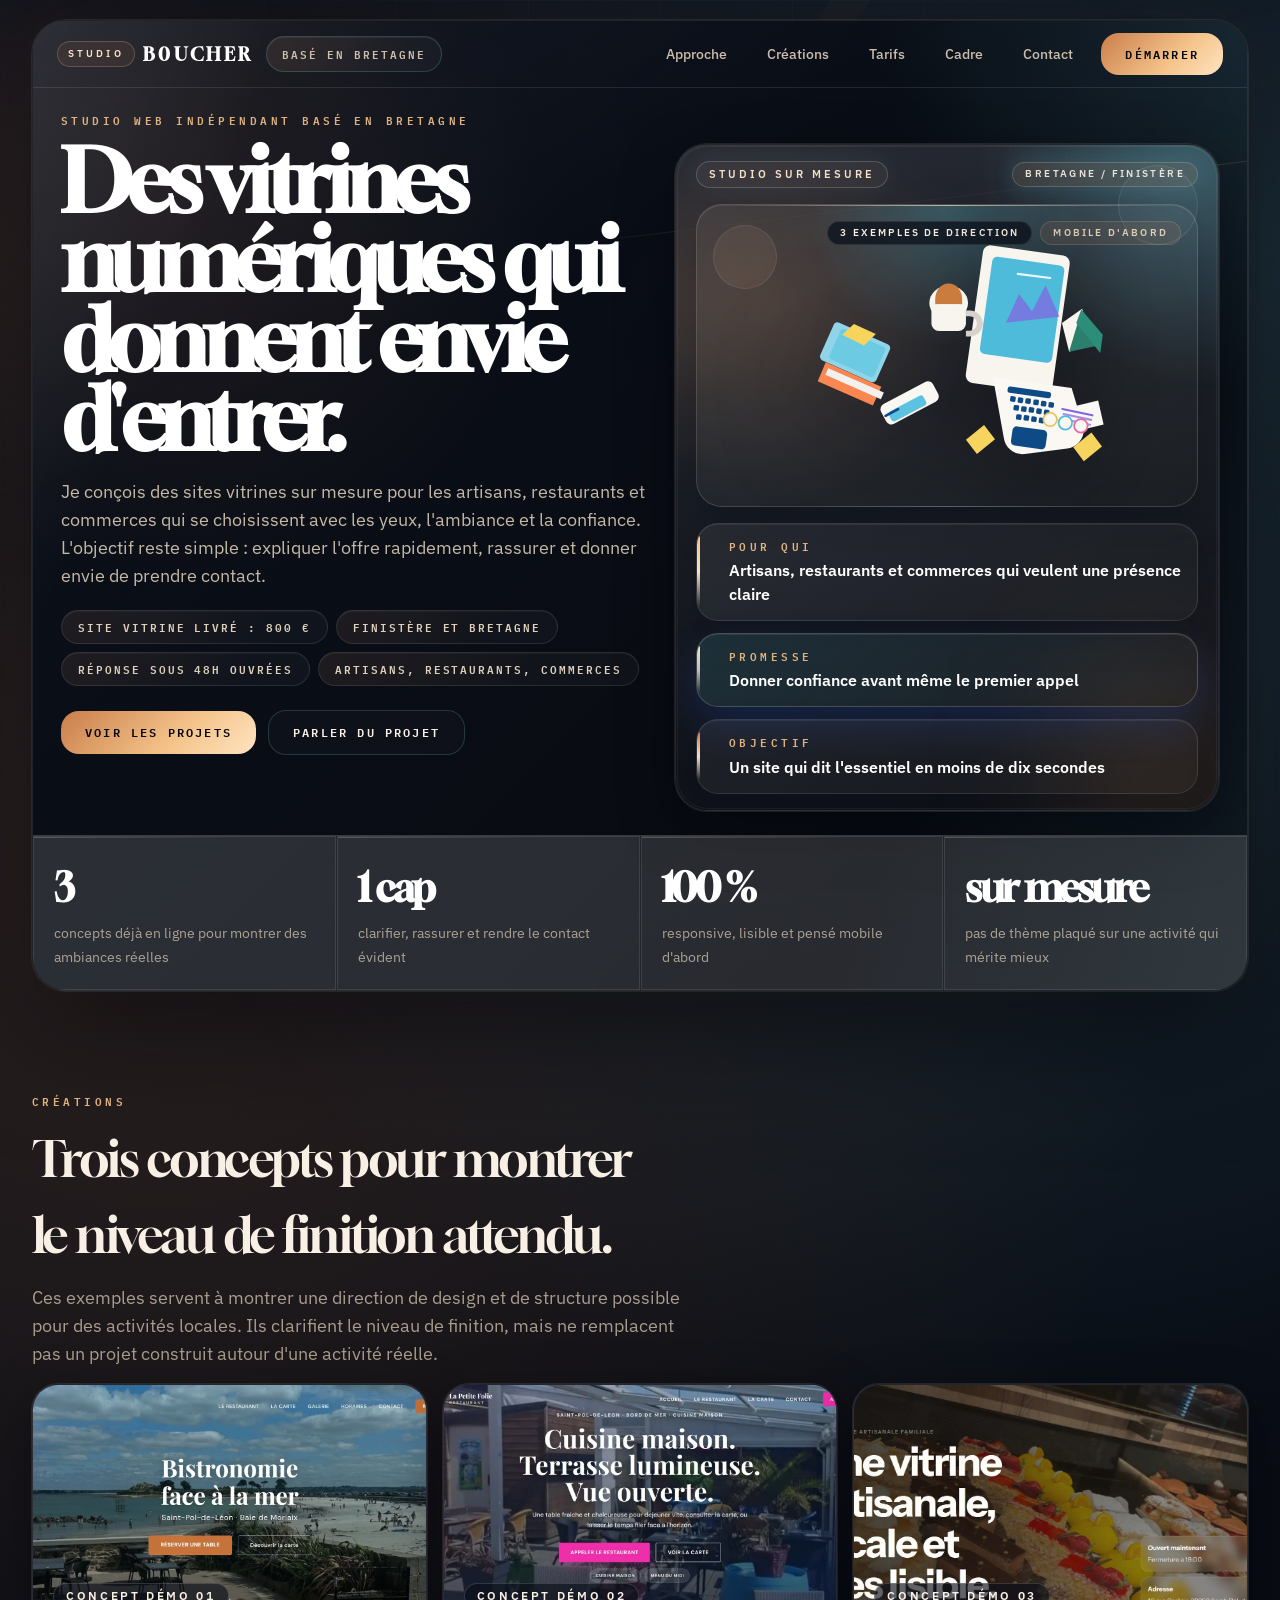
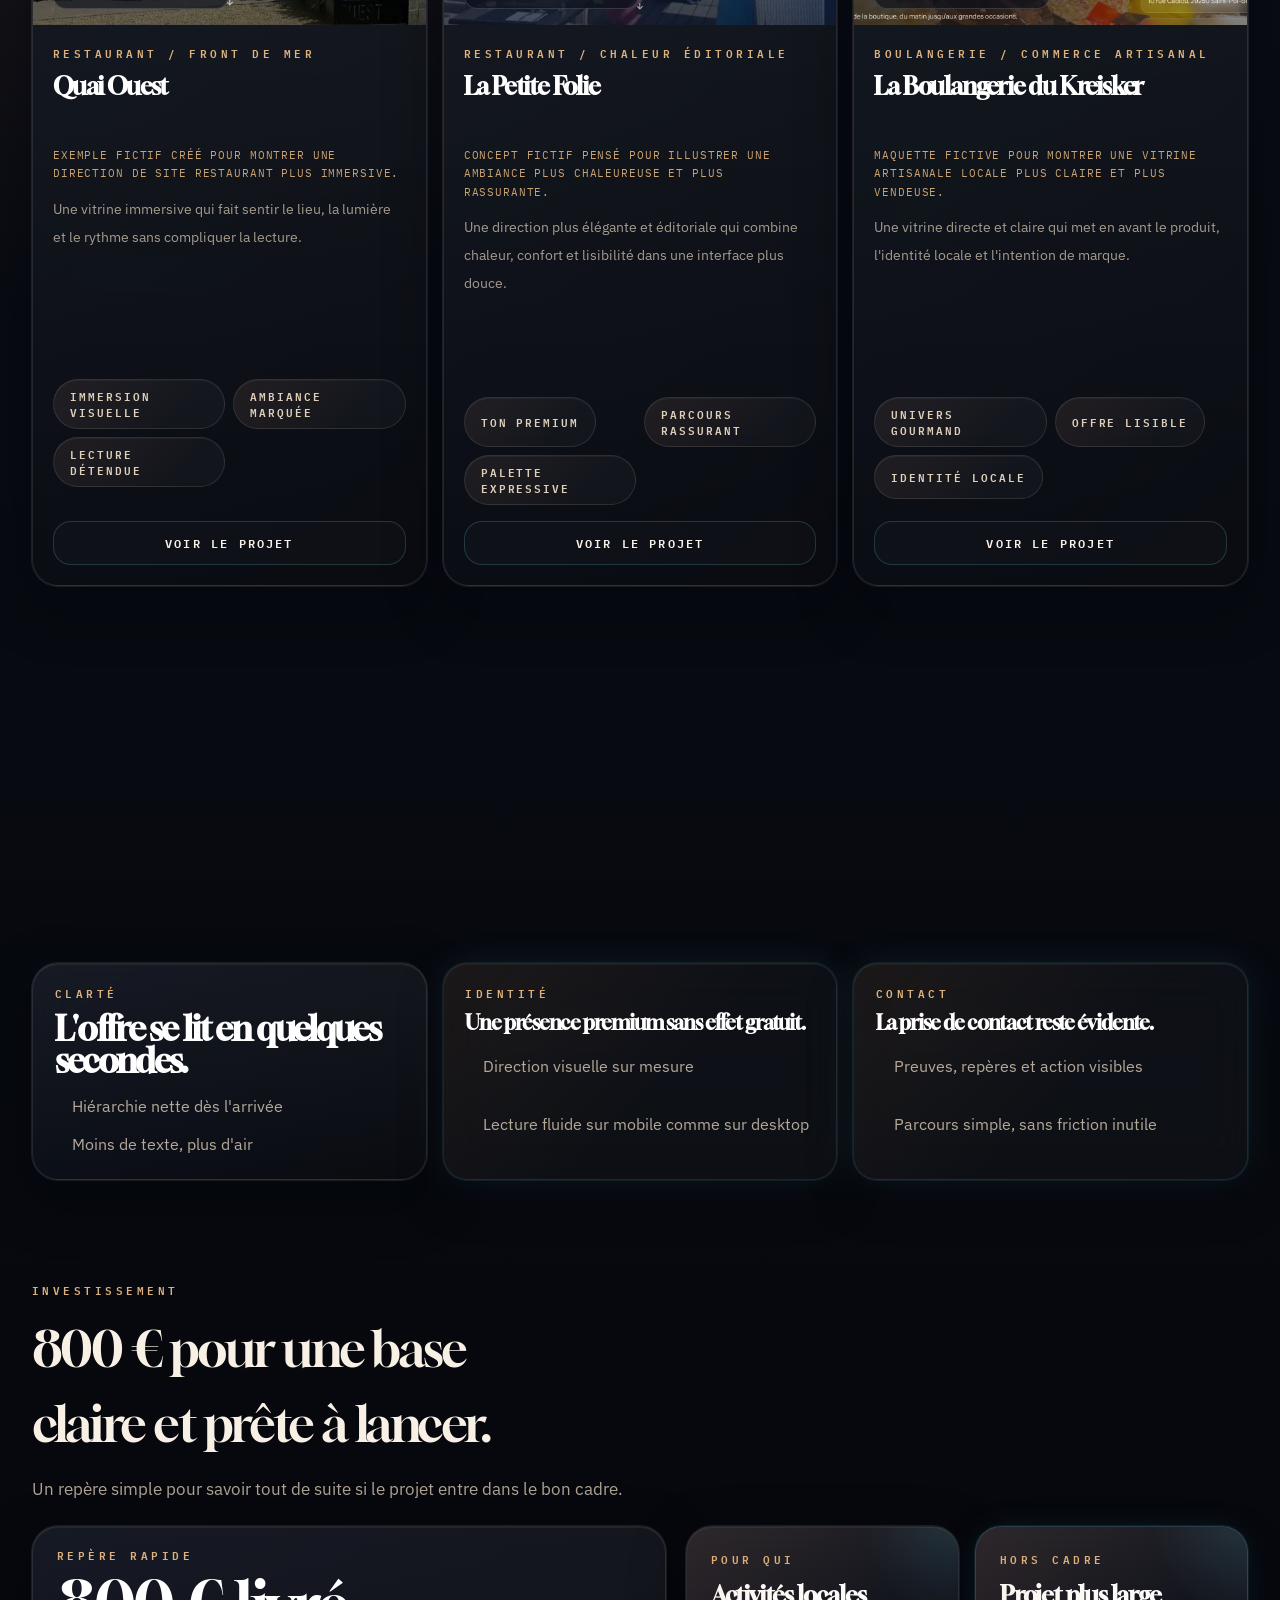
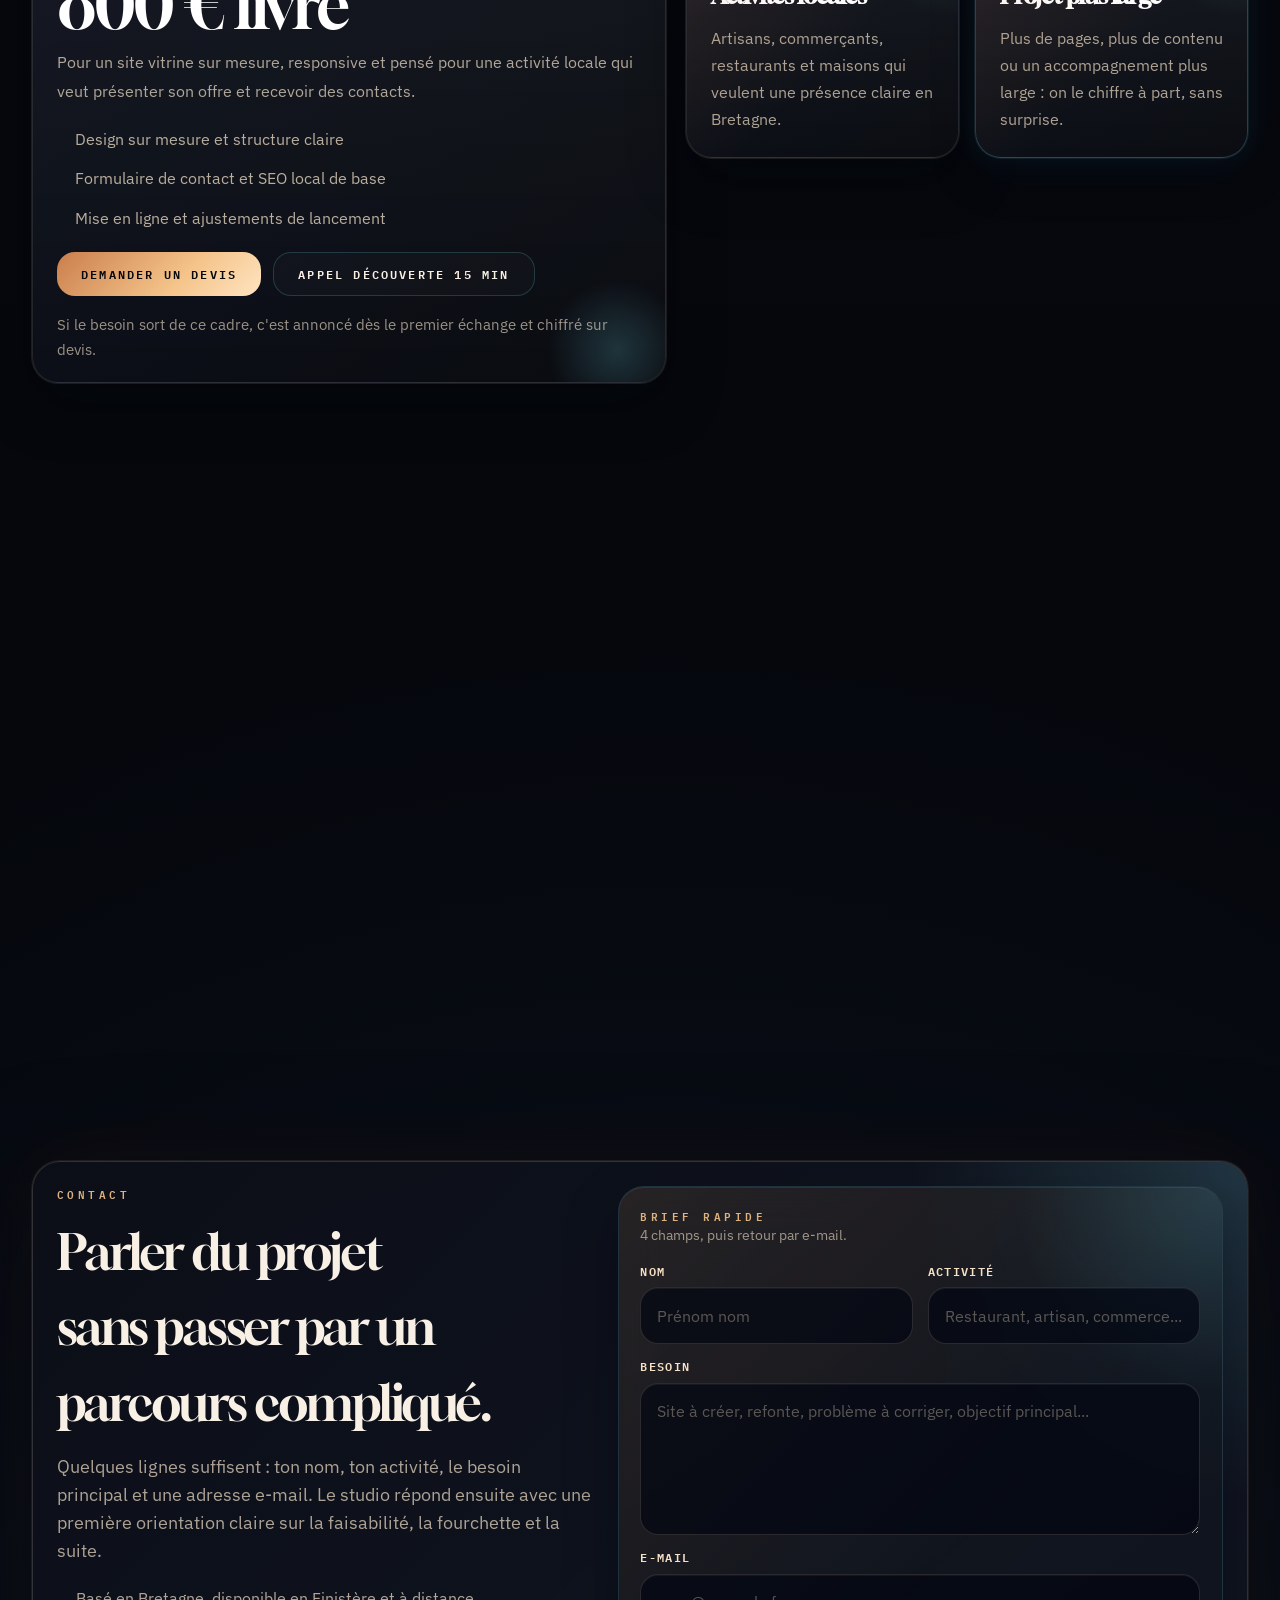
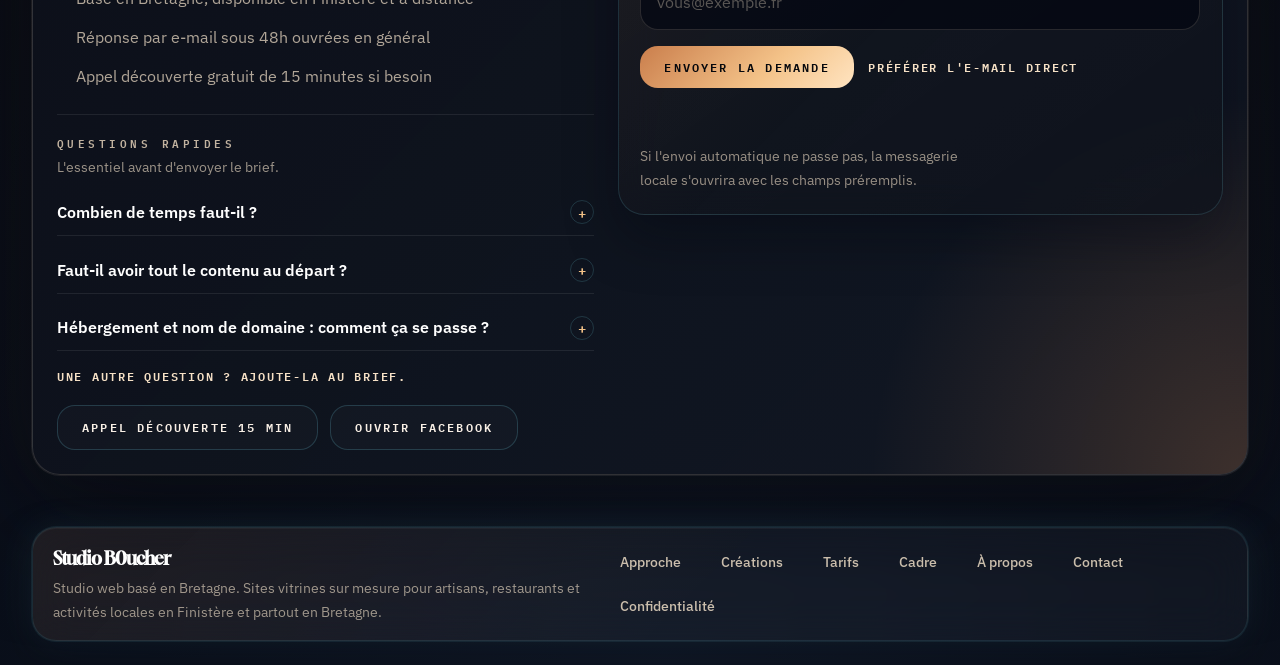
==== commit 2783b69a: "alléger la page d'accueil et intégrer une mini FAQ" ====
--- a/index.html
+++ b/index.html
@@ -388,80 +388,75 @@
       </section>
 
       <section class="mx-auto mt-8 max-w-[1320px]" id="approche">
-        <div class="reveal stagger-1 max-w-3xl">
+        <div class="reveal stagger-1 max-w-3xl section-intro">
           <p class="compact-label">Approche</p>
-          <h2 class="section-title mt-3">Un bon site vitrine doit &ecirc;tre clair, cr&eacute;dible et agr&eacute;able &agrave; parcourir.</h2>
-          <p class="mt-3 max-w-2xl text-base leading-8 text-cyber-200/[0.72] sm:text-lg">
-            La direction visuelle reste marqu&eacute;e, mais elle sert d'abord un objectif
-            commercial simple : expliquer l'offre vite, rassurer sur le s&eacute;rieux
-            du studio et rendre la prise de contact plus naturelle.
+          <h2 class="section-title mt-3">Un site qui se comprend vite et donne confiance.</h2>
+          <p class="section-lead mt-3">
+            Studio B0ucher con&ccedil;oit en Bretagne des vitrines sur mesure pour artisans,
+            restaurants et commerces. Le design attire, la structure rassure et le
+            contact reste simple.
           </p>
         </div>
 
-        <div class="mt-4 grid gap-4 lg:grid-cols-[1.08fr_0.92fr] lg:items-stretch">
-          <article class="reveal stagger-2 panel-metal flex h-full flex-col rounded-[26px] px-5 py-5 sm:px-6 scan-hover">
-            <p class="compact-label">Cap</p>
+        <div class="info-grid info-grid-3">
+          <article class="reveal stagger-2 panel-metal feature-card rounded-[26px] scan-hover">
+            <p class="compact-label">Clart&eacute;</p>
             <h3 class="mt-3 max-w-[18ch] font-display text-2xl font-semibold tracking-[-0.05em] text-white sm:text-[2.1rem]">
-              Une interface qui inspire confiance avant m&ecirc;me la lecture compl&egrave;te.
+              L'offre se lit en quelques secondes.
             </h3>
-            <p class="mt-3 max-w-2xl text-base leading-8 text-cyber-200/[0.72]">
-              On garde une vraie personnalit&eacute; visuelle : fond nuit, mati&egrave;res
-              m&eacute;talliques, lumi&egrave;re bleut&eacute;e, d&eacute;tails fins. Mais tout reste au
-              service de la lisibilit&eacute; et du message.
-            </p>
-          </article>
-
-          <div class="grid gap-4 sm:grid-cols-2 lg:h-full lg:grid-cols-1 lg:grid-rows-2">
-            <article class="reveal stagger-3 panel-glass grid h-full grid-rows-[auto_auto_1fr] rounded-[24px] px-5 py-4 scan-hover">
-              <p class="compact-label">Lecture</p>
-              <h3 class="mt-2 font-display text-xl font-semibold tracking-[-0.05em] text-white">
-                Une hi&eacute;rarchie plus propre
-              </h3>
-              <p class="mt-2 text-sm leading-7 text-cyber-200/[0.72]">
-                Plus de contraste, plus de blancs, plus d'alignement et moins de
-                blocs qui cassent la lecture.
-              </p>
-            </article>
-
-            <article class="reveal stagger-4 panel-glass grid h-full grid-rows-[auto_auto_1fr] rounded-[24px] px-5 py-4 scan-hover">
-              <p class="compact-label">Texture</p>
-              <h3 class="mt-2 font-display text-xl font-semibold tracking-[-0.05em] text-white">
-                Verre, m&eacute;tal, lueur
-              </h3>
-              <p class="mt-2 text-sm leading-7 text-cyber-200/[0.72]">
-                Les cartes restent haut de gamme, avec des bordures fines et des
-                lumi&egrave;res l&eacute;g&egrave;res, sans compliquer la lecture.
-              </p>
-            </article>
-          </div>
+            <ul class="feature-bullets">
+              <li>Hi&eacute;rarchie nette d&egrave;s l'arriv&eacute;e</li>
+              <li>Moins de texte, plus d'air</li>
+            </ul>
+          </article>
+
+          <article class="reveal stagger-3 panel-glass feature-card rounded-[24px] scan-hover">
+            <p class="compact-label">Identit&eacute;</p>
+            <h3 class="mt-2 font-display text-xl font-semibold tracking-[-0.05em] text-white">
+              Une pr&eacute;sence premium sans effet gratuit.
+            </h3>
+            <ul class="feature-bullets">
+              <li>Direction visuelle sur mesure</li>
+              <li>Lecture fluide sur mobile comme sur desktop</li>
+            </ul>
+          </article>
+
+          <article class="reveal stagger-4 panel-glass feature-card rounded-[24px] scan-hover">
+            <p class="compact-label">Contact</p>
+            <h3 class="mt-2 font-display text-xl font-semibold tracking-[-0.05em] text-white">
+              La prise de contact reste &eacute;vidente.
+            </h3>
+            <ul class="feature-bullets">
+              <li>Preuves, rep&egrave;res et action visibles</li>
+              <li>Parcours simple, sans friction inutile</li>
+            </ul>
+          </article>
         </div>
       </section>
 
       <section class="mx-auto mt-8 max-w-[1320px]" id="investissement">
-        <div class="reveal stagger-1 max-w-3xl">
+        <div class="reveal stagger-1 max-w-3xl section-intro">
           <p class="compact-label">Investissement</p>
-          <h2 class="section-title mt-3">Un prix clair d&egrave;s le premier regard.</h2>
-          <p class="mt-3 max-w-2xl text-base leading-8 text-cyber-200/[0.72] sm:text-lg">
-            Le but est simple : savoir rapidement si le projet entre dans ton budget.
-            Le rep&egrave;re affich&eacute; ici correspond &agrave; un site vitrine livr&eacute;, pr&ecirc;t
-            &agrave; &ecirc;tre mis en ligne, avec une base claire et rassurante.
+          <h2 class="section-title mt-3">800 &euro; pour une base claire et pr&ecirc;te &agrave; lancer.</h2>
+          <p class="section-lead mt-3">
+            Un rep&egrave;re simple pour savoir tout de suite si le projet entre dans le
+            bon cadre.
           </p>
         </div>
 
-        <div class="pricing-layout mt-4">
+        <div class="pricing-layout">
           <article class="reveal stagger-2 panel-metal pricing-intro rounded-[26px] px-5 py-5 sm:px-6">
             <p class="compact-label">Rep&egrave;re rapide</p>
             <p class="pricing-highlight mt-3">800 &euro; livr&eacute;</p>
-            <p class="mt-3 max-w-2xl text-base leading-8 text-cyber-200/[0.72]">
-              Pour un site vitrine clair, responsive, orient&eacute; contact et livr&eacute;
-              proprement. Si le besoin sort de ce cadre, c'est annonc&eacute; d&egrave;s le
-              premier &eacute;change avant de lancer quoi que ce soit.
+            <p class="section-copy mt-3 max-w-2xl">
+              Pour un site vitrine sur mesure, responsive et pens&eacute; pour une activit&eacute;
+              locale qui veut pr&eacute;senter son offre et recevoir des contacts.
             </p>
 
             <ul class="pricing-list mt-5">
-              <li>Structure claire, hi&eacute;rarchie lisible et design sur mesure</li>
-              <li>Formulaire de contact, responsive et SEO local de base</li>
-              <li>Mise en ligne, accompagnement et ajustements de lancement</li>
+              <li>Design sur mesure et structure claire</li>
+              <li>Formulaire de contact et SEO local de base</li>
+              <li>Mise en ligne et ajustements de lancement</li>
             </ul>
 
             <div class="mt-5 flex flex-wrap gap-3">
@@ -469,41 +464,28 @@
               <a class="outline-button focus-ring" href="mailto:boucher.kilian.pro@gmail.com?subject=Appel%20d%C3%A9couverte%2015%20min">Appel d&eacute;couverte 15 min</a>
             </div>
 
-            <p class="mt-4 max-w-xl text-sm leading-6 text-cyber-200/[0.66]">
-              L'id&eacute;e n'est pas de cacher le prix : tu sais tout de suite o&ugrave; se situe
-              la base. Ensuite, on valide ensemble si le besoin rentre bien dans ce
-              cadre ou s'il faut pr&eacute;voir quelque chose de plus large.
+            <p class="pricing-note">
+              Si le besoin sort de ce cadre, c'est annonc&eacute; d&egrave;s le premier
+              &eacute;change et chiffr&eacute; sur devis.
             </p>
           </article>
 
           <div class="pricing-cards">
             <article class="reveal stagger-3 pricing-card">
-              <p class="compact-label">Offre claire</p>
-              <h3 class="mt-3 font-display text-2xl font-semibold tracking-[-0.05em] text-white">Site vitrine livr&eacute;</h3>
-              <p class="pricing-card-price mt-3">800 &euro;</p>
-              <p class="mt-3 text-sm leading-7 text-cyber-200/[0.72]">
-                Un tarif net pour une activit&eacute; qui veut un site pr&ecirc;t &agrave; pr&eacute;senter
-                l'offre, rassurer et g&eacute;n&eacute;rer les premiers contacts.
+              <p class="compact-label">Pour qui</p>
+              <h3 class="mt-3 font-display text-2xl font-semibold tracking-[-0.05em] text-white">Activit&eacute;s locales</h3>
+              <p class="pricing-card-copy">
+                Artisans, commer&ccedil;ants, restaurants et maisons qui veulent une
+                pr&eacute;sence claire en Bretagne.
               </p>
             </article>
 
             <article class="reveal stagger-4 pricing-card pricing-card-featured">
-              <p class="compact-label">Inclus</p>
-              <h3 class="mt-3 font-display text-2xl font-semibold tracking-[-0.05em] text-white">Base solide</h3>
-              <p class="pricing-card-price mt-3">Livr&eacute; proprement</p>
-              <p class="mt-3 text-sm leading-7 text-cyber-200/[0.72]">
-                Design sur mesure, responsive, contact visible, SEO local de base
-                et mise en ligne pr&ecirc;te &agrave; servir de vraie vitrine.
-              </p>
-            </article>
-
-            <article class="reveal stagger-4 pricing-card">
               <p class="compact-label">Hors cadre</p>
-              <h3 class="mt-3 font-display text-2xl font-semibold tracking-[-0.05em] text-white">Besoins plus larges</h3>
-              <p class="pricing-card-price mt-3">Sur devis</p>
-              <p class="mt-3 text-sm leading-7 text-cyber-200/[0.72]">
-                Si le projet demande plus de pages, plus de contenu ou un
-                accompagnement plus large, c'est chiffr&eacute; &agrave; part et annonc&eacute; en amont.
+              <h3 class="mt-3 font-display text-2xl font-semibold tracking-[-0.05em] text-white">Projet plus large</h3>
+              <p class="pricing-card-copy">
+                Plus de pages, plus de contenu ou un accompagnement plus large :
+                on le chiffre &agrave; part, sans surprise.
               </p>
             </article>
           </div>
@@ -511,115 +493,47 @@
       </section>
 
       <section class="mx-auto mt-8 max-w-[1320px]" id="cadre">
-        <div class="grid gap-4 lg:grid-cols-[0.98fr_1.02fr] lg:items-stretch">
-          <div class="reveal stagger-1 panel-metal flex h-full flex-col rounded-[26px] px-5 py-5 sm:px-6">
-            <p class="compact-label">Cadre</p>
-            <h2 class="section-title mt-3 max-w-[12ch]">Un projet court, clair et sans tunnel.</h2>
-            <p class="mt-3 max-w-2xl text-base leading-8 text-cyber-200/[0.72]">
-              On part d'une activit&eacute; r&eacute;elle, d'une intention commerciale et d'un
-              ton visuel. Ensuite on compose, on affine et on met en ligne une
-              pr&eacute;sence d&eacute;j&agrave; haut de gamme.
+        <div class="reveal stagger-1 max-w-3xl section-intro">
+          <p class="compact-label">Cadre</p>
+          <h2 class="section-title mt-3 max-w-[12ch]">Un projet court, clair et sans tunnel.</h2>
+          <p class="section-lead mt-3">
+            On avance avec un cap simple : peu d'aller-retours inutiles, une vraie
+            direction et une mise en ligne propre.
+          </p>
+        </div>
+
+        <div class="process-grid">
+          <article class="reveal stagger-2 panel-metal process-card rounded-[26px] scan-hover">
+            <p class="compact-label">01</p>
+            <h3 class="mt-2 font-display text-2xl font-semibold tracking-[-0.05em] text-white">Cadrer</h3>
+            <p class="process-copy">
+              Clarifier l'offre, la cible, les preuves et l'action &agrave; rendre naturelle.
             </p>
-
-            <ul class="mt-5 grid gap-3">
-              <li class="panel-glass rounded-[20px] px-4 py-3">
-                <p class="compact-label">01</p>
-                <p class="mt-1 text-sm font-semibold text-white">On pose le cap : offre, cible, preuves et angle principal.</p>
-              </li>
-              <li class="panel-glass rounded-[20px] px-4 py-3">
-                <p class="compact-label">02</p>
-                <p class="mt-1 text-sm font-semibold text-white">On choisit une voix visuelle : typographie, densit&eacute;, texture et rythme.</p>
-              </li>
-              <li class="panel-glass rounded-[20px] px-4 py-3">
-                <p class="compact-label">03</p>
-                <p class="mt-1 text-sm font-semibold text-white">On garde un systeme evolutif : la base peut accueillir la suite sans rupture.</p>
-              </li>
-            </ul>
-          </div>
-
-          <div class="grid auto-rows-fr gap-4 sm:grid-cols-2 lg:h-full">
-            <article class="reveal stagger-2 panel-glass grid h-full grid-rows-[auto_auto_1fr] rounded-[24px] px-5 py-5 scan-hover">
-              <p class="compact-label">01</p>
-              <h3 class="mt-2 font-display text-2xl font-semibold tracking-[-0.05em] text-white">Cadrer</h3>
-              <p class="mt-2 text-sm leading-7 text-cyber-200/[0.72]">
-                Clarifier le message, la cible, les preuves et l'action que la page
-                doit rendre naturelle.
-              </p>
-            </article>
-
-            <article class="reveal stagger-3 panel-glass grid h-full grid-rows-[auto_auto_1fr] rounded-[24px] px-5 py-5 scan-hover">
-              <p class="compact-label">02</p>
-              <h3 class="mt-2 font-display text-2xl font-semibold tracking-[-0.05em] text-white">Composer</h3>
-              <p class="mt-2 text-sm leading-7 text-cyber-200/[0.72]">
-                Construire une direction plus nette, plus lisible et plus coh&eacute;rente
-                sur chaque bloc.
-              </p>
-            </article>
-
-            <article class="reveal stagger-3 panel-glass grid h-full grid-rows-[auto_auto_1fr] rounded-[24px] px-5 py-5 scan-hover">
-              <p class="compact-label">03</p>
-              <h3 class="mt-2 font-display text-2xl font-semibold tracking-[-0.05em] text-white">D&eacute;velopper</h3>
-              <p class="mt-2 text-sm leading-7 text-cyber-200/[0.72]">
-                Int&eacute;grer proprement, garantir la lisibilit&eacute; et garder un rendu
-                solide en desktop comme en mobile.
-              </p>
-            </article>
-
-            <article class="reveal stagger-4 panel-glass grid h-full grid-rows-[auto_auto_1fr] rounded-[24px] px-5 py-5 scan-hover">
-              <p class="compact-label">04</p>
-              <h3 class="mt-2 font-display text-2xl font-semibold tracking-[-0.05em] text-white">Lancer</h3>
-              <p class="mt-2 text-sm leading-7 text-cyber-200/[0.72]">
-                Ajuster les derniers d&eacute;tails et publier une vitrine d&eacute;j&agrave; premium,
-                claire et m&eacute;morable.
-              </p>
-            </article>
-          </div>
-        </div>
-      </section>
-
-      <section class="mx-auto mt-8 max-w-[1320px]" id="faq">
-        <div class="reveal stagger-1 max-w-3xl">
-          <p class="compact-label">FAQ</p>
-          <h2 class="section-title mt-3">Les questions qui reviennent avant de se lancer.</h2>
-          <p class="mt-3 max-w-2xl text-base leading-8 text-cyber-200/[0.72] sm:text-lg">
-            Cette FAQ donne une base claire avant le premier &eacute;change. Si une
-            question reste ouverte, le plus simple est de l'envoyer via le formulaire.
-          </p>
-        </div>
-
-        <div class="faq-grid mt-4">
-          <details class="reveal stagger-2 faq-item" open>
-            <summary>Combien de temps faut-il pour mettre un site vitrine en ligne ?</summary>
-            <p>Pour un projet simple, il faut souvent compter entre 2 et 4 semaines selon le contenu d&eacute;j&agrave; disponible et la vitesse des retours.</p>
-          </details>
-          <details class="reveal stagger-2 faq-item">
-            <summary>Est-ce que je dois avoir tout mon contenu avant de commencer ?</summary>
-            <p>Non. Il suffit d'avoir l'activit&eacute;, l'offre principale et quelques rep&egrave;res. La structure peut &ecirc;tre pos&eacute;e avant d'affiner les textes.</p>
-          </details>
-          <details class="reveal stagger-3 faq-item">
-            <summary>Est-ce que l'h&eacute;bergement et le nom de domaine sont inclus ?</summary>
-            <p>Le studio peut conseiller et aider &agrave; mettre en ligne le site. Le nom de domaine et l'h&eacute;bergement restent g&eacute;n&eacute;ralement des frais externes au projet.</p>
-          </details>
-          <details class="reveal stagger-3 faq-item">
-            <summary>Puis-je demander des modifications avant la mise en ligne ?</summary>
-            <p>Oui. Le devis pr&eacute;voit une phase d'ajustements pour corriger le fond, le ton et les derniers d&eacute;tails avant publication.</p>
-          </details>
-          <details class="reveal stagger-4 faq-item">
-            <summary>Le site m'appartient-il une fois livr&eacute; ?</summary>
-            <p>Oui. Les contenus, le nom de domaine et le site final restent li&eacute;s &agrave; ton activit&eacute; une fois le projet livr&eacute; et r&eacute;gl&eacute;.</p>
-          </details>
-          <details class="reveal stagger-4 faq-item">
-            <summary>Peut-on commencer par une version simple puis l'am&eacute;liorer ?</summary>
-            <p>Oui. C'est souvent la meilleure option : partir d'une base claire, puis ajouter pages, contenu SEO, t&eacute;moignages ou &eacute;tudes de cas ensuite.</p>
-          </details>
-          <details class="reveal stagger-4 faq-item">
-            <summary>Le studio travaille-t-il seulement en Bretagne ?</summary>
-            <p>Le studio est bas&eacute; en Bretagne et travaille volontiers avec des activit&eacute;s locales en Finist&egrave;re, mais l'accompagnement &agrave; distance reste possible ailleurs.</p>
-          </details>
-          <details class="reveal stagger-4 faq-item">
-            <summary>Comment savoir rapidement si le projet est dans le bon budget ?</summary>
-            <p>Le rep&egrave;re de base est de 800 &euro; pour un site vitrine livr&eacute;. Si ton besoin sort de ce cadre, c'est dit clairement d&egrave;s le premier retour ou pendant l'appel d&eacute;couverte de 15 minutes.</p>
-          </details>
+          </article>
+
+          <article class="reveal stagger-3 panel-glass process-card rounded-[24px] scan-hover">
+            <p class="compact-label">02</p>
+            <h3 class="mt-2 font-display text-2xl font-semibold tracking-[-0.05em] text-white">Composer</h3>
+            <p class="process-copy">
+              Poser une structure nette et une direction visuelle coh&eacute;rente.
+            </p>
+          </article>
+
+          <article class="reveal stagger-3 panel-glass process-card rounded-[24px] scan-hover">
+            <p class="compact-label">03</p>
+            <h3 class="mt-2 font-display text-2xl font-semibold tracking-[-0.05em] text-white">D&eacute;velopper</h3>
+            <p class="process-copy">
+              Int&eacute;grer proprement pour mobile, desktop et prise de contact.
+            </p>
+          </article>
+
+          <article class="reveal stagger-4 panel-glass process-card rounded-[24px] scan-hover">
+            <p class="compact-label">04</p>
+            <h3 class="mt-2 font-display text-2xl font-semibold tracking-[-0.05em] text-white">Lancer</h3>
+            <p class="process-copy">
+              Ajuster, publier et livrer une base pr&ecirc;te &agrave; &eacute;voluer.
+            </p>
+          </article>
         </div>
       </section>
 
@@ -643,6 +557,30 @@
                 <li>R&eacute;ponse par e-mail sous 48h ouvr&eacute;es en g&eacute;n&eacute;ral</li>
                 <li>Appel d&eacute;couverte gratuit de 15 minutes si besoin</li>
               </ul>
+
+              <div class="contact-faq" id="faq" data-faq-accordion>
+                <div class="contact-faq-header">
+                  <p class="compact-label faq-kicker">Questions rapides</p>
+                  <p class="contact-faq-note">L'essentiel avant d'envoyer le brief.</p>
+                </div>
+
+                <details class="faq-item faq-item-compact">
+                  <summary>Combien de temps faut-il ?</summary>
+                  <p>Entre 2 et 4 semaines en g&eacute;n&eacute;ral, selon le contenu disponible et la rapidit&eacute; des retours.</p>
+                </details>
+
+                <details class="faq-item faq-item-compact">
+                  <summary>Faut-il avoir tout le contenu au d&eacute;part ?</summary>
+                  <p>Non. Il suffit d'avoir l'activit&eacute;, l'offre principale et quelques rep&egrave;res pour poser une base claire.</p>
+                </details>
+
+                <details class="faq-item faq-item-compact">
+                  <summary>H&eacute;bergement et nom de domaine : comment &ccedil;a se passe ?</summary>
+                  <p>Le studio peut conseiller et aider &agrave; la mise en ligne, mais ces frais restent en g&eacute;n&eacute;ral externes.</p>
+                </details>
+
+                <a class="text-link focus-ring faq-text-link" href="#contact-form">Une autre question ? Ajoute-la au brief.</a>
+              </div>
 
               <div class="mt-5 flex flex-wrap gap-3">
                 <a class="outline-button focus-ring" href="mailto:boucher.kilian.pro@gmail.com?subject=Appel%20d%C3%A9couverte%2015%20min">Appel d&eacute;couverte 15 min</a>
@@ -707,6 +645,7 @@
           </div>
         </div>
       </section>
+
     </main>
 
     <footer class="mx-auto max-w-[1320px] px-4 pb-6 pt-2 sm:px-6 lg:px-8" role="contentinfo">
@@ -768,6 +707,24 @@
         window.addEventListener("resize", () => syncNavState(false));
         syncNavState(false);
       }
+
+      document.querySelectorAll("[data-faq-accordion]").forEach((accordion) => {
+        const items = Array.from(accordion.querySelectorAll(".faq-item"));
+
+        items.forEach((item) => {
+          item.addEventListener("toggle", () => {
+            if (!item.open) {
+              return;
+            }
+
+            items.forEach((otherItem) => {
+              if (otherItem !== item) {
+                otherItem.open = false;
+              }
+            });
+          });
+        });
+      });
 
       const revealElements = document.querySelectorAll(".reveal");
 
--- a/assets/index.css
+++ b/assets/index.css
@@ -1,29 +1,48 @@
 *,:after,:before{--tw-border-spacing-x:0;--tw-border-spacing-y:0;--tw-translate-x:0;--tw-translate-y:0;--tw-rotate:0;--tw-skew-x:0;--tw-skew-y:0;--tw-scale-x:1;--tw-scale-y:1;--tw-pan-x: ;--tw-pan-y: ;--tw-pinch-zoom: ;--tw-scroll-snap-strictness:proximity;--tw-gradient-from-position: ;--tw-gradient-via-position: ;--tw-gradient-to-position: ;--tw-ordinal: ;--tw-slashed-zero: ;--tw-numeric-figure: ;--tw-numeric-spacing: ;--tw-numeric-fraction: ;--tw-ring-inset: ;--tw-ring-offset-width:0px;--tw-ring-offset-color:#fff;--tw-ring-color:rgba(59,130,246,.5);--tw-ring-offset-shadow:0 0 #0000;--tw-ring-shadow:0 0 #0000;--tw-shadow:0 0 #0000;--tw-shadow-colored:0 0 #0000;--tw-blur: ;--tw-brightness: ;--tw-contrast: ;--tw-grayscale: ;--tw-hue-rotate: ;--tw-invert: ;--tw-saturate: ;--tw-sepia: ;--tw-drop-shadow: ;--tw-backdrop-blur: ;--tw-backdrop-brightness: ;--tw-backdrop-contrast: ;--tw-backdrop-grayscale: ;--tw-backdrop-hue-rotate: ;--tw-backdrop-invert: ;--tw-backdrop-opacity: ;--tw-backdrop-saturate: ;--tw-backdrop-sepia: ;--tw-contain-size: ;--tw-contain-layout: ;--tw-contain-paint: ;--tw-contain-style: }::backdrop{--tw-border-spacing-x:0;--tw-border-spacing-y:0;--tw-translate-x:0;--tw-translate-y:0;--tw-rotate:0;--tw-skew-x:0;--tw-skew-y:0;--tw-scale-x:1;--tw-scale-y:1;--tw-pan-x: ;--tw-pan-y: ;--tw-pinch-zoom: ;--tw-scroll-snap-strictness:proximity;--tw-gradient-from-position: ;--tw-gradient-via-position: ;--tw-gradient-to-position: ;--tw-ordinal: ;--tw-slashed-zero: ;--tw-numeric-figure: ;--tw-numeric-spacing: ;--tw-numeric-fraction: ;--tw-ring-inset: ;--tw-ring-offset-width:0px;--tw-ring-offset-color:#fff;--tw-ring-color:rgba(59,130,246,.5);--tw-ring-offset-shadow:0 0 #0000;--tw-ring-shadow:0 0 #0000;--tw-shadow:0 0 #0000;--tw-shadow-colored:0 0 #0000;--tw-blur: ;--tw-brightness: ;--tw-contrast: ;--tw-grayscale: ;--tw-hue-rotate: ;--tw-invert: ;--tw-saturate: ;--tw-sepia: ;--tw-drop-shadow: ;--tw-backdrop-blur: ;--tw-backdrop-brightness: ;--tw-backdrop-contrast: ;--tw-backdrop-grayscale: ;--tw-backdrop-hue-rotate: ;--tw-backdrop-invert: ;--tw-backdrop-opacity: ;--tw-backdrop-saturate: ;--tw-backdrop-sepia: ;--tw-contain-size: ;--tw-contain-layout: ;--tw-contain-paint: ;--tw-contain-style: }/*! tailwindcss v3.4.17 | MIT License | https://tailwindcss.com*/*,:after,:before{box-sizing:border-box;border:0 solid #e5e7eb}:after,:before{--tw-content:""}:host,html{line-height:1.5;-webkit-text-size-adjust:100%;-moz-tab-size:4;-o-tab-size:4;tab-size:4;font-family:IBM Plex Sans,ui-sans-serif,system-ui,sans-serif;font-feature-settings:normal;font-variation-settings:normal;-webkit-tap-highlight-color:transparent}body{margin:0;line-height:inherit}hr{height:0;color:inherit;border-top-width:1px}abbr:where([title]){-webkit-text-decoration:underline dotted;text-decoration:underline dotted}h1,h2,h3,h4,h5,h6{font-size:inherit;font-weight:inherit}a{color:inherit;text-decoration:inherit}b,strong{font-weight:bolder}code,kbd,pre,samp{font-family:ui-monospace,SFMono-Regular,Menlo,Monaco,Consolas,Liberation Mono,Courier New,monospace;font-feature-settings:normal;font-variation-settings:normal;font-size:1em}small{font-size:80%}sub,sup{font-size:75%;line-height:0;position:relative;vertical-align:baseline}sub{bottom:-.25em}sup{top:-.5em}table{text-indent:0;border-color:inherit;border-collapse:collapse}button,input,optgroup,select,textarea{font-family:inherit;font-feature-settings:inherit;font-variation-settings:inherit;font-size:100%;font-weight:inherit;line-height:inherit;letter-spacing:inherit;color:inherit;margin:0;padding:0}button,select{text-transform:none}button,input:where([type=button]),input:where([type=reset]),input:where([type=submit]){-webkit-appearance:button;background-color:transparent;background-image:none}:-moz-focusring{outline:auto}:-moz-ui-invalid{box-shadow:none}progress{vertical-align:baseline}::-webkit-inner-spin-button,::-webkit-outer-spin-button{height:auto}[type=search]{-webkit-appearance:textfield;outline-offset:-2px}::-webkit-search-decoration{-webkit-appearance:none}::-webkit-file-upload-button{-webkit-appearance:button;font:inherit}summary{display:list-item}blockquote,dd,dl,figure,h1,h2,h3,h4,h5,h6,hr,p,pre{margin:0}fieldset{margin:0}fieldset,legend{padding:0}menu,ol,ul{list-style:none;margin:0;padding:0}dialog{padding:0}textarea{resize:vertical}input::-moz-placeholder,textarea::-moz-placeholder{opacity:1;color:#9ca3af}input::placeholder,textarea::placeholder{opacity:1;color:#9ca3af}[role=button],button{cursor:pointer}:disabled{cursor:default}audio,canvas,embed,iframe,img,object,svg,video{display:block;vertical-align:middle}img,video{max-width:100%;height:auto}[hidden]:where(:not([hidden=until-found])){display:none}:root{--night-950:6 8 13;--night-900:11 16 27;--night-800:18 27 43;--night-700:29 42 65;--cyber-500:202 126 76;--cyber-400:244 195 137;--cyber-300:246 225 198;--cyber-200:223 208 187;--cyber-100:248 239 229;--signal-500:67 114 255;--signal-400:125 232 255;--signal-300:188 243 255;--steel-300:199 206 218;--steel-200:222 227 235;--steel-100:247 243 237;--shadow-shell:0 0 0 1px hsla(34,73%,87%,.08),0 36px 120px rgba(2,4,10,.66),0 0 80px rgba(202,126,76,.08);--shadow-panel:0 0 0 1px hsla(34,73%,87%,.1),inset 0 1px 0 hsla(0,0%,100%,.06),0 20px 56px rgba(2,5,12,.42);--shadow-glow:0 0 0 1px rgba(125,232,255,.08),inset 0 1px 0 hsla(0,0%,100%,.04),0 0 34px rgba(125,232,255,.08),0 18px 44px rgba(3,6,14,.34);--ease-decor:cubic-bezier(0.19,1,0.22,1)}html{scroll-behavior:smooth}body{min-height:100vh;--tw-bg-opacity:1;background-color:rgb(var(--night-950)/var(--tw-bg-opacity,1));font-family:IBM Plex Sans,ui-sans-serif,system-ui,sans-serif;--tw-text-opacity:1;color:rgb(var(--cyber-100)/var(--tw-text-opacity,1));-webkit-font-smoothing:antialiased;-moz-osx-font-smoothing:grayscale;position:relative;background-image:radial-gradient(circle at 12% 16%,rgb(var(--cyber-500)/.18),transparent 22%),radial-gradient(circle at 80% 10%,rgb(var(--signal-400)/.14),transparent 18%),radial-gradient(circle at 52% 100%,rgb(var(--night-700)/.5),transparent 30%),linear-gradient(180deg,rgb(var(--night-900)) 0,rgb(var(--night-950)) 56%,#02040a 100%)}body:after,body:before{content:"";position:fixed;inset:0;pointer-events:none}body:before{z-index:-2;background:linear-gradient(126deg,transparent 0,transparent 43%,rgb(var(--cyber-500)/.08) 43%,rgb(var(--cyber-500)/.08) 45%,transparent 45%,transparent 100%),linear-gradient(rgb(var(--steel-100)/.03) 1px,transparent 1px),linear-gradient(90deg,rgb(var(--steel-100)/.03) 1px,transparent 1px);background-size:auto,132px 132px,132px 132px;-webkit-mask-image:radial-gradient(circle at center,#000 58%,transparent 100%);mask-image:radial-gradient(circle at center,#000 58%,transparent 100%);opacity:.55}body:after{z-index:-1;background-image:radial-gradient(circle at 22% 18%,hsla(0,0%,100%,.08) 0,hsla(0,0%,100%,.08) 1px,transparent 0),radial-gradient(circle at 76% 44%,hsla(0,0%,100%,.04) 0,hsla(0,0%,100%,.04) 1px,transparent 0);background-size:18px 18px,24px 24px;opacity:.06;mix-blend-mode:screen}::-moz-selection{background-color:rgb(var(--cyber-500)/.3);--tw-text-opacity:1;color:rgb(255 255 255/var(--tw-text-opacity,1))}::selection{background-color:rgb(var(--cyber-500)/.3);--tw-text-opacity:1;color:rgb(255 255 255/var(--tw-text-opacity,1))}.sr-only{position:absolute;width:1px;height:1px;padding:0;margin:-1px;overflow:hidden;clip:rect(0,0,0,0);white-space:nowrap;border-width:0}.pointer-events-none{pointer-events:none}.fixed{position:fixed}.absolute{position:absolute}.relative{position:relative}.inset-0{inset:0}.inset-\[1px\]{inset:1px}.inset-x-10{left:2.5rem;right:2.5rem}.inset-y-0{top:0;bottom:0}.inset-y-3{top:.75rem;bottom:.75rem}.-left-10{left:-2.5rem}.-right-6{right:-1.5rem}.bottom-\[-12rem\]{bottom:-12rem}.bottom-\[-4rem\]{bottom:-4rem}.left-0{left:0}.left-1\/2{left:50%}.left-4{left:1rem}.left-\[-12rem\]{left:-12rem}.right-0{right:0}.right-4{right:1rem}.right-5{right:1.25rem}.right-\[-10rem\]{right:-10rem}.right-\[-1rem\]{right:-1rem}.top-0{top:0}.top-16{top:4rem}.top-20{top:5rem}.top-24{top:6rem}.top-4{top:1rem}.top-5{top:1.25rem}.top-\[-2rem\]{top:-2rem}.isolate{isolation:isolate}.-z-10{z-index:-10}.z-10{z-index:10}.mx-auto{margin-right:auto}.ml-auto,.mx-auto{margin-left:auto}.mt-1{margin-top:.25rem}.mt-2{margin-top:.5rem}.mt-3{margin-top:.75rem}.mt-4{margin-top:1rem}.mt-5{margin-top:1.25rem}.mt-6{margin-top:1.5rem}.mt-8{margin-top:2rem}.mt-auto{margin-top:auto}.flex{display:flex}.inline-flex{display:inline-flex}.grid{display:grid}.hidden{display:none}.h-16{height:4rem}.h-20{height:5rem}.h-36{height:9rem}.h-40{height:10rem}.h-52{height:13rem}.h-64{height:16rem}.h-72{height:18rem}.h-full{height:100%}.h-px{height:1px}.min-h-\[240px\]{min-height:240px}.min-h-\[44px\]{min-height:44px}.w-16{width:4rem}.w-20{width:5rem}.w-24{width:6rem}.w-40{width:10rem}.w-64{width:16rem}.w-72{width:18rem}.w-\[3px\]{width:3px}.w-\[42\%\]{width:42%}.w-full{width:100%}.min-w-\[240px\]{min-width:240px}.max-w-2xl{max-width:42rem}.max-w-3xl{max-width:48rem}.max-w-\[10\.4ch\]{max-width:10.4ch}.max-w-\[12ch\]{max-width:12ch}.max-w-\[1320px\]{max-width:1320px}.max-w-\[14ch\]{max-width:14ch}.max-w-\[18ch\]{max-width:18ch}.max-w-\[280px\]{max-width:280px}.max-w-\[320px\]{max-width:320px}.max-w-xl{max-width:36rem}.flex-1{flex:1 1 0%}.-translate-x-1\/2{--tw-translate-x:-50%}.-translate-x-1\/2,.rotate-\[18deg\]{transform:translate(var(--tw-translate-x),var(--tw-translate-y)) rotate(var(--tw-rotate)) skewX(var(--tw-skew-x)) skewY(var(--tw-skew-y)) scaleX(var(--tw-scale-x)) scaleY(var(--tw-scale-y))}.rotate-\[18deg\]{--tw-rotate:18deg}.resize{resize:both}.auto-rows-fr{grid-auto-rows:minmax(0,1fr)}.grid-rows-\[auto_auto_1fr\]{grid-template-rows:auto auto 1fr}.grid-rows-\[auto_auto_auto_1fr_auto\]{grid-template-rows:auto auto auto 1fr auto}.flex-col{flex-direction:column}.flex-wrap{flex-wrap:wrap}.items-end{align-items:flex-end}.items-center{align-items:center}.justify-end{justify-content:flex-end}.justify-center{justify-content:center}.justify-between{justify-content:space-between}.gap-2{gap:.5rem}.gap-3{gap:.75rem}.gap-4{gap:1rem}.gap-5{gap:1.25rem}.gap-px{gap:1px}.justify-self-start{justify-self:start}.overflow-hidden{overflow:hidden}.rounded-\[20px\]{border-radius:20px}.rounded-\[22px\]{border-radius:22px}.rounded-\[24px\]{border-radius:24px}.rounded-\[26px\]{border-radius:26px}.rounded-\[28px\]{border-radius:28px}.rounded-\[31px\]{border-radius:31px}.rounded-\[32px\]{border-radius:32px}.rounded-full{border-radius:9999px}.border{border-width:1px}.border-b{border-bottom-width:1px}.border-t{border-top-width:1px}.border-cyber-300\/10{border-color:rgb(var(--cyber-300)/.1)}.border-cyber-300\/\[0\.15\]{border-color:rgb(var(--cyber-300)/.15)}.border-cyber-300\/\[0\.16\]{border-color:rgb(var(--cyber-300)/.16)}.border-cyber-300\/\[0\.20\]{border-color:rgb(var(--cyber-300)/.2)}.border-white\/\[0\.06\]{border-color:hsla(0,0%,100%,.06)}.border-white\/\[0\.10\]{border-color:hsla(0,0%,100%,.1)}.border-white\/\[0\.15\]{border-color:hsla(0,0%,100%,.15)}.bg-cyber-400\/\[0\.08\]{background-color:rgb(var(--cyber-400)/.08)}.bg-cyber-400\/\[0\.10\]{background-color:rgb(var(--cyber-400)/.1)}.bg-cyber-400\/\[0\.14\]{background-color:rgb(var(--cyber-400)/.14)}.bg-cyber-500\/\[0\.10\]{background-color:rgb(var(--cyber-500)/.1)}.bg-cyber-500\/\[0\.12\]{background-color:rgb(var(--cyber-500)/.12)}.bg-cyber-500\/\[0\.20\]{background-color:rgb(var(--cyber-500)/.2)}.bg-night-900\/\[0\.65\]{background-color:rgb(var(--night-900)/.65)}.bg-night-900\/\[0\.75\]{background-color:rgb(var(--night-900)/.75)}.bg-signal-400\/\[0\.12\]{background-color:rgb(var(--signal-400)/.12)}.bg-signal-400\/\[0\.16\]{background-color:rgb(var(--signal-400)/.16)}.bg-white\/10{background-color:hsla(0,0%,100%,.1)}.bg-white\/\[0\.03\]{background-color:hsla(0,0%,100%,.03)}.bg-white\/\[0\.04\]{background-color:hsla(0,0%,100%,.04)}.bg-white\/\[0\.05\]{background-color:hsla(0,0%,100%,.05)}.bg-\[linear-gradient\(135deg\2c rgba\(103\2c 232\2c 249\2c 0\.12\)\2c rgba\(255\2c 255\2c 255\2c 0\.04\)\)\]{background-image:linear-gradient(135deg,rgba(103,232,249,.12),hsla(0,0%,100%,.04))}.bg-\[linear-gradient\(135deg\2c rgba\(12\2c 15\2c 24\2c 0\.96\)\2c rgba\(18\2c 24\2c 36\2c 0\.92\)\)\]{background-image:linear-gradient(135deg,rgba(12,15,24,.96),rgba(18,24,36,.92))}.bg-\[linear-gradient\(135deg\2c rgba\(255\2c 255\2c 255\2c 0\.06\)\2c rgba\(255\2c 255\2c 255\2c 0\.025\)\)\]{background-image:linear-gradient(135deg,hsla(0,0%,100%,.06),hsla(0,0%,100%,.025))}.bg-\[linear-gradient\(135deg\2c rgba\(255\2c 255\2c 255\2c 0\.07\)\2c rgba\(255\2c 255\2c 255\2c 0\.03\)\)\]{background-image:linear-gradient(135deg,hsla(0,0%,100%,.07),hsla(0,0%,100%,.03))}.bg-\[linear-gradient\(145deg\2c rgba\(255\2c 255\2c 255\2c 0\.08\)\2c transparent\)\2c linear-gradient\(135deg\2c \#071326\2c \#214089_58\%\2c \#67e8f9\)\]{background-image:linear-gradient(145deg,hsla(0,0%,100%,.08),transparent),linear-gradient(135deg,#071326,#214089 58%,#67e8f9)}.bg-\[linear-gradient\(155deg\2c rgba\(25\2c 19\2c 21\2c 0\.96\)\2c rgba\(15\2c 21\2c 33\2c 0\.92\)_48\%\2c rgba\(9\2c 11\2c 18\2c 0\.98\)\)\]{background-image:linear-gradient(155deg,rgba(25,19,21,.96),rgba(15,21,33,.92) 48%,rgba(9,11,18,.98))}.bg-\[linear-gradient\(180deg\2c rgba\(4\2c 8\2c 22\2c 0\.08\)\2c rgba\(4\2c 8\2c 22\2c 0\.85\)\)\2c linear-gradient\(135deg\2c rgba\(103\2c 232\2c 249\2c 0\.18\)\2c transparent_65\%\)\]{background-image:linear-gradient(180deg,rgba(4,8,22,.08),rgba(4,8,22,.85)),linear-gradient(135deg,rgba(103,232,249,.18),transparent 65%)}.bg-\[linear-gradient\(180deg\2c rgba\(4\2c 8\2c 22\2c 0\.08\)\2c rgba\(4\2c 8\2c 22\2c 0\.85\)\)\2c linear-gradient\(135deg\2c rgba\(44\2c 107\2c 255\2c 0\.22\)\2c transparent_65\%\)\]{background-image:linear-gradient(180deg,rgba(4,8,22,.08),rgba(4,8,22,.85)),linear-gradient(135deg,rgba(44,107,255,.22),transparent 65%)}.bg-\[linear-gradient\(180deg\2c rgba\(4\2c 8\2c 22\2c 0\.08\)\2c rgba\(4\2c 8\2c 22\2c 0\.85\)\)\2c linear-gradient\(135deg\2c rgba\(44\2c 107\2c 255\2c 0\.25\)\2c transparent_65\%\)\]{background-image:linear-gradient(180deg,rgba(4,8,22,.08),rgba(4,8,22,.85)),linear-gradient(135deg,rgba(44,107,255,.25),transparent 65%)}.bg-\[radial-gradient\(circle_at_50\%_0\%\2c rgba\(103\2c 232\2c 249\2c 0\.22\)\2c transparent_36\%\)\2c linear-gradient\(145deg\2c rgba\(255\2c 255\2c 255\2c 0\.06\)\2c rgba\(255\2c 255\2c 255\2c 0\.02\)\)\]{background-image:radial-gradient(circle at 50% 0,rgba(103,232,249,.22),transparent 36%),linear-gradient(145deg,hsla(0,0%,100%,.06),hsla(0,0%,100%,.02))}.bg-\[radial-gradient\(circle_at_top_left\2c rgba\(103\2c 232\2c 249\2c 0\.2\)\2c transparent_26\%\)\2c linear-gradient\(135deg\2c \#10284c\2c \#2c6bff_55\%\2c \#9bd7ff\)\]{background-image:radial-gradient(circle at top left,rgba(103,232,249,.2),transparent 26%),linear-gradient(135deg,#10284c,#2c6bff 55%,#9bd7ff)}.bg-\[radial-gradient\(circle_at_top_right\2c rgba\(125\2c 232\2c 255\2c 0\.16\)\2c transparent_32\%\)\2c radial-gradient\(circle_at_bottom_right\2c rgba\(202\2c 126\2c 76\2c 0\.24\)\2c transparent_36\%\)\]{background-image:radial-gradient(circle at top right,rgba(125,232,255,.16),transparent 32%),radial-gradient(circle at bottom right,rgba(202,126,76,.24),transparent 36%)}.bg-\[radial-gradient\(circle_at_top_right\2c rgba\(125\2c 232\2c 255\2c 0\.22\)\2c transparent_28\%\)\2c radial-gradient\(circle_at_18\%_24\%\2c rgba\(202\2c 126\2c 76\2c 0\.2\)\2c transparent_30\%\)\2c linear-gradient\(180deg\2c rgba\(255\2c 255\2c 255\2c 0\.06\)\2c rgba\(255\2c 255\2c 255\2c 0\.02\)\)\]{background-image:radial-gradient(circle at top right,rgba(125,232,255,.22),transparent 28%),radial-gradient(circle at 18% 24%,rgba(202,126,76,.2),transparent 30%),linear-gradient(180deg,hsla(0,0%,100%,.06),hsla(0,0%,100%,.02))}.bg-\[radial-gradient\(circle_at_top_right\2c rgba\(255\2c 255\2c 255\2c 0\.2\)\2c transparent_22\%\)\2c linear-gradient\(135deg\2c \#1c2d59\2c \#4977ff_58\%\2c \#dce8f6\)\]{background-image:radial-gradient(circle at top right,hsla(0,0%,100%,.2),transparent 22%),linear-gradient(135deg,#1c2d59,#4977ff 58%,#dce8f6)}.bg-gradient-to-b{background-image:linear-gradient(to bottom,var(--tw-gradient-stops))}.bg-gradient-to-r{background-image:linear-gradient(to right,var(--tw-gradient-stops))}.from-cyber-300{--tw-gradient-from:rgb(var(--cyber-300)/1) var(--tw-gradient-from-position);--tw-gradient-to:rgb(var(--cyber-300)/0) var(--tw-gradient-to-position);--tw-gradient-stops:var(--tw-gradient-from),var(--tw-gradient-to)}.from-cyber-400{--tw-gradient-from:rgb(var(--cyber-400)/1) var(--tw-gradient-from-position);--tw-gradient-to:rgb(var(--cyber-400)/0) var(--tw-gradient-to-position);--tw-gradient-stops:var(--tw-gradient-from),var(--tw-gradient-to)}.from-cyber-500{--tw-gradient-from:rgb(var(--cyber-500)/1) var(--tw-gradient-from-position);--tw-gradient-to:rgb(var(--cyber-500)/0) var(--tw-gradient-to-position);--tw-gradient-stops:var(--tw-gradient-from),var(--tw-gradient-to)}.from-transparent{--tw-gradient-from:transparent var(--tw-gradient-from-position);--tw-gradient-to:transparent var(--tw-gradient-to-position);--tw-gradient-stops:var(--tw-gradient-from),var(--tw-gradient-to)}.via-cyber-300{--tw-gradient-to:rgb(var(--cyber-300)/0) var(--tw-gradient-to-position);--tw-gradient-stops:var(--tw-gradient-from),rgb(var(--cyber-300)/1) var(--tw-gradient-via-position),var(--tw-gradient-to)}.via-cyber-300\/\[0\.65\]{--tw-gradient-to:rgb(var(--cyber-300)/0) var(--tw-gradient-to-position);--tw-gradient-stops:var(--tw-gradient-from),rgb(var(--cyber-300)/0.65) var(--tw-gradient-via-position),var(--tw-gradient-to)}.via-white\/70{--tw-gradient-to:hsla(0,0%,100%,0) var(--tw-gradient-to-position);--tw-gradient-stops:var(--tw-gradient-from),hsla(0,0%,100%,.7) var(--tw-gradient-via-position),var(--tw-gradient-to)}.to-transparent{--tw-gradient-to:transparent var(--tw-gradient-to-position)}.object-cover{-o-object-fit:cover;object-fit:cover}.px-2\.5{padding-left:.625rem;padding-right:.625rem}.px-3{padding-left:.75rem;padding-right:.75rem}.px-4{padding-left:1rem;padding-right:1rem}.px-5{padding-left:1.25rem;padding-right:1.25rem}.py-1{padding-top:.25rem;padding-bottom:.25rem}.py-2{padding-top:.5rem;padding-bottom:.5rem}.py-3{padding-top:.75rem;padding-bottom:.75rem}.py-3\.5{padding-top:.875rem;padding-bottom:.875rem}.py-4{padding-top:1rem;padding-bottom:1rem}.py-5{padding-top:1.25rem;padding-bottom:1.25rem}.py-6{padding-top:1.5rem}.pb-6,.py-6{padding-bottom:1.5rem}.pl-4{padding-left:1rem}.pt-2{padding-top:.5rem}.pt-4{padding-top:1rem}.font-display{font-family:Gloock,Times New Roman,serif}.text-2xl{font-size:1.5rem;line-height:2rem}.text-\[0\.62rem\]{font-size:.62rem}.text-\[0\.65rem\]{font-size:.65rem}.text-\[0\.68rem\]{font-size:.68rem}.text-\[2\.15rem\]{font-size:2.15rem}.text-\[2\.8rem\]{font-size:2.8rem}.text-base{font-size:1rem;line-height:1.5rem}.text-lg{font-size:1.125rem;line-height:1.75rem}.text-sm{font-size:.875rem;line-height:1.25rem}.text-xl{font-size:1.25rem;line-height:1.75rem}.text-xs{font-size:.75rem;line-height:1rem}.font-medium{font-weight:500}.font-semibold{font-weight:600}.uppercase{text-transform:uppercase}.leading-6{line-height:1.5rem}.leading-7{line-height:1.75rem}.leading-8{line-height:2rem}.leading-\[0\.92\]{line-height:.92}.leading-snug{line-height:1.375}.tracking-\[-0\.05em\]{letter-spacing:-.05em}.tracking-\[-0\.06em\]{letter-spacing:-.06em}.tracking-\[0\.22em\]{letter-spacing:.22em}.tracking-\[0\.24em\]{letter-spacing:.24em}.tracking-\[0\.28em\]{letter-spacing:.28em}.tracking-\[0\.2em\]{letter-spacing:.2em}.tracking-\[0\.3em\]{letter-spacing:.3em}.text-cyber-100{--tw-text-opacity:1;color:rgb(var(--cyber-100)/var(--tw-text-opacity,1))}.text-cyber-100\/\[0\.92\]{color:rgb(var(--cyber-100)/.92)}.text-cyber-200{--tw-text-opacity:1;color:rgb(var(--cyber-200)/var(--tw-text-opacity,1))}.text-cyber-200\/\[0\.66\]{color:rgb(var(--cyber-200)/.66)}.text-cyber-200\/\[0\.68\]{color:rgb(var(--cyber-200)/.68)}.text-cyber-200\/\[0\.72\]{color:rgb(var(--cyber-200)/.72)}.text-cyber-200\/\[0\.76\]{color:rgb(var(--cyber-200)/.76)}.text-cyber-200\/\[0\.88\]{color:rgb(var(--cyber-200)/.88)}.text-cyber-200\/\[0\.90\]{color:rgb(var(--cyber-200)/.9)}.text-cyber-300{--tw-text-opacity:1;color:rgb(var(--cyber-300)/var(--tw-text-opacity,1))}.text-white{--tw-text-opacity:1;color:rgb(255 255 255/var(--tw-text-opacity,1))}.opacity-25{opacity:.25}.shadow-\[0_0_22px_rgba\(103\2c 232\2c 249\2c 0\.16\)\]{--tw-shadow:0 0 22px rgba(103,232,249,.16);--tw-shadow-colored:0 0 22px var(--tw-shadow-color);box-shadow:var(--tw-ring-offset-shadow,0 0 #0000),var(--tw-ring-shadow,0 0 #0000),var(--tw-shadow)}.shadow-\[0_0_24px_rgba\(103\2c 232\2c 249\2c 0\.08\)\]{--tw-shadow:0 0 24px rgba(103,232,249,.08);--tw-shadow-colored:0 0 24px var(--tw-shadow-color);box-shadow:var(--tw-ring-offset-shadow,0 0 #0000),var(--tw-ring-shadow,0 0 #0000),var(--tw-shadow)}.shadow-\[0_18px_40px_rgba\(44\2c 107\2c 255\2c 0\.18\)\2c inset_0_1px_0_rgba\(255\2c 255\2c 255\2c 0\.08\)\]{--tw-shadow:0 18px 40px rgba(44,107,255,.18),inset 0 1px 0 hsla(0,0%,100%,.08);--tw-shadow-colored:0 18px 40px var(--tw-shadow-color),inset 0 1px 0 var(--tw-shadow-color);box-shadow:var(--tw-ring-offset-shadow,0 0 #0000),var(--tw-ring-shadow,0 0 #0000),var(--tw-shadow)}.shadow-\[0_34px_90px_rgba\(2\2c 8\2c 24\2c 0\.54\)\2c 0_0_0_1px_rgba\(125\2c 232\2c 255\2c 0\.08\)\2c inset_0_1px_0_rgba\(255\2c 255\2c 255\2c 0\.08\)\]{--tw-shadow:0 34px 90px rgba(2,8,24,.54),0 0 0 1px rgba(125,232,255,.08),inset 0 1px 0 hsla(0,0%,100%,.08);--tw-shadow-colored:0 34px 90px var(--tw-shadow-color),0 0 0 1px var(--tw-shadow-color),inset 0 1px 0 var(--tw-shadow-color);box-shadow:var(--tw-ring-offset-shadow,0 0 #0000),var(--tw-ring-shadow,0 0 #0000),var(--tw-shadow)}.shadow-\[inset_0_1px_0_rgba\(255\2c 255\2c 255\2c 0\.07\)\2c 0_16px_36px_rgba\(3\2c 8\2c 24\2c 0\.2\)\]{--tw-shadow:inset 0 1px 0 hsla(0,0%,100%,.07),0 16px 36px rgba(3,8,24,.2);--tw-shadow-colored:inset 0 1px 0 var(--tw-shadow-color),0 16px 36px var(--tw-shadow-color);box-shadow:var(--tw-ring-offset-shadow,0 0 #0000),var(--tw-ring-shadow,0 0 #0000),var(--tw-shadow)}.shadow-\[inset_0_1px_0_rgba\(255\2c 255\2c 255\2c 0\.08\)\2c 0_20px_44px_rgba\(4\2c 8\2c 22\2c 0\.26\)\]{--tw-shadow:inset 0 1px 0 hsla(0,0%,100%,.08),0 20px 44px rgba(4,8,22,.26);--tw-shadow-colored:inset 0 1px 0 var(--tw-shadow-color),0 20px 44px var(--tw-shadow-color);box-shadow:var(--tw-ring-offset-shadow,0 0 #0000),var(--tw-ring-shadow,0 0 #0000),var(--tw-shadow)}.shadow-shell{--tw-shadow:var(--shadow-shell);--tw-shadow-colored:var(--shadow-shell);box-shadow:var(--tw-ring-offset-shadow,0 0 #0000),var(--tw-ring-shadow,0 0 #0000),var(--tw-shadow)}.blur-\[0\.2px\]{--tw-blur:blur(0.2px)}.blur-\[0\.2px\],.blur-\[0\.5px\]{filter:var(--tw-blur) var(--tw-brightness) var(--tw-contrast) var(--tw-grayscale) var(--tw-hue-rotate) var(--tw-invert) var(--tw-saturate) var(--tw-sepia) var(--tw-drop-shadow)}.blur-\[0\.5px\]{--tw-blur:blur(0.5px)}.blur-\[110px\]{--tw-blur:blur(110px)}.blur-\[110px\],.blur-\[120px\]{filter:var(--tw-blur) var(--tw-brightness) var(--tw-contrast) var(--tw-grayscale) var(--tw-hue-rotate) var(--tw-invert) var(--tw-saturate) var(--tw-sepia) var(--tw-drop-shadow)}.blur-\[120px\]{--tw-blur:blur(120px)}.blur-\[130px\]{--tw-blur:blur(130px)}.blur-\[130px\],.blur-\[46px\]{filter:var(--tw-blur) var(--tw-brightness) var(--tw-contrast) var(--tw-grayscale) var(--tw-hue-rotate) var(--tw-invert) var(--tw-saturate) var(--tw-sepia) var(--tw-drop-shadow)}.blur-\[46px\]{--tw-blur:blur(46px)}.blur-\[68px\]{--tw-blur:blur(68px)}.blur-\[68px\],.blur-\[72px\]{filter:var(--tw-blur) var(--tw-brightness) var(--tw-contrast) var(--tw-grayscale) var(--tw-hue-rotate) var(--tw-invert) var(--tw-saturate) var(--tw-sepia) var(--tw-drop-shadow)}.blur-\[72px\]{--tw-blur:blur(72px)}.drop-shadow-\[0_26px_54px_rgba\(0\2c 0\2c 0\2c 0\.42\)\]{--tw-drop-shadow:drop-shadow(0 26px 54px rgba(0,0,0,.42));filter:var(--tw-blur) var(--tw-brightness) var(--tw-contrast) var(--tw-grayscale) var(--tw-hue-rotate) var(--tw-invert) var(--tw-saturate) var(--tw-sepia) var(--tw-drop-shadow)}.transition{transition-property:color,background-color,border-color,text-decoration-color,fill,stroke,opacity,box-shadow,transform,filter,-webkit-backdrop-filter;transition-property:color,background-color,border-color,text-decoration-color,fill,stroke,opacity,box-shadow,transform,filter,backdrop-filter;transition-property:color,background-color,border-color,text-decoration-color,fill,stroke,opacity,box-shadow,transform,filter,backdrop-filter,-webkit-backdrop-filter;transition-timing-function:cubic-bezier(.4,0,.2,1);transition-duration:.15s}.duration-700{transition-duration:.7s}.skip-link{position:absolute;left:1rem;top:-4rem;z-index:50;border-radius:9999px;border-width:1px;border-color:rgb(var(--cyber-300)/.3);background-color:rgb(var(--night-900)/.95);padding:.75rem 1rem;font-size:.875rem;line-height:1.25rem;font-weight:600;--tw-text-opacity:1;color:rgb(255 255 255/var(--tw-text-opacity,1));transition:top .2s ease}.skip-link:focus{top:1rem}.cyber-shell{position:relative;overflow:hidden;border-radius:34px;border-width:1px;border-color:hsla(0,0%,100%,.1);background-color:hsla(0,0%,100%,.03);--tw-shadow:var(--shadow-shell);--tw-shadow-colored:var(--shadow-shell);box-shadow:var(--tw-ring-offset-shadow,0 0 #0000),var(--tw-ring-shadow,0 0 #0000),var(--tw-shadow);background:linear-gradient(155deg,hsla(0,0%,100%,.04),transparent 32%),linear-gradient(135deg,rgb(var(--night-900)/.96),rgb(var(--night-950)/.98))}.cyber-shell:before{inset:0;background:linear-gradient(112deg,hsla(0,0%,100%,.08),transparent 16%,transparent 74%,rgb(var(--signal-400)/.08)),radial-gradient(circle at top right,rgb(var(--signal-400)/.12),transparent 24%),radial-gradient(circle at 12% 20%,rgb(var(--cyber-500)/.1),transparent 28%)}.cyber-shell:after,.cyber-shell:before{content:"";position:absolute;pointer-events:none}.cyber-shell:after{inset:18% -10% auto 44%;height:1px;background:linear-gradient(90deg,transparent,rgb(var(--cyber-400)/.4),transparent);transform:rotate(-7deg)}.panel-metal{border-width:1px;border-color:hsla(0,0%,100%,.1);--tw-shadow:var(--shadow-panel);--tw-shadow-colored:var(--shadow-panel);--tw-backdrop-blur:blur(22px);background:linear-gradient(180deg,hsla(0,0%,100%,.05),hsla(0,0%,100%,.015)),linear-gradient(145deg,rgb(var(--night-900)/.88),rgb(var(--night-950)/.94))}.panel-glass,.panel-metal{box-shadow:var(--tw-ring-offset-shadow,0 0 #0000),var(--tw-ring-shadow,0 0 #0000),var(--tw-shadow);-webkit-backdrop-filter:var(--tw-backdrop-blur) var(--tw-backdrop-brightness) var(--tw-backdrop-contrast) var(--tw-backdrop-grayscale) var(--tw-backdrop-hue-rotate) var(--tw-backdrop-invert) var(--tw-backdrop-opacity) var(--tw-backdrop-saturate) var(--tw-backdrop-sepia);backdrop-filter:var(--tw-backdrop-blur) var(--tw-backdrop-brightness) var(--tw-backdrop-contrast) var(--tw-backdrop-grayscale) var(--tw-backdrop-hue-rotate) var(--tw-backdrop-invert) var(--tw-backdrop-opacity) var(--tw-backdrop-saturate) var(--tw-backdrop-sepia)}.panel-glass{border-width:1px;border-color:rgb(var(--signal-400)/.1);--tw-shadow:var(--shadow-glow);--tw-shadow-colored:var(--shadow-glow);--tw-backdrop-blur:blur(22px);background:linear-gradient(135deg,rgb(var(--cyber-500)/.08),transparent 56%),hsla(0,0%,100%,.03)}.section-title{font-family:Gloock,Times New Roman,serif;font-size:2.1rem;font-weight:500;letter-spacing:-.05em;--tw-text-opacity:1;color:rgb(var(--cyber-100)/var(--tw-text-opacity,1))}@media (min-width:640px){.section-title{font-size:2.6rem}}@media (min-width:1024px){.section-title{font-size:3.15rem}}.section-title{text-wrap:balance}.compact-label{font-family:IBM Plex Mono,ui-monospace,SFMono-Regular,monospace;font-size:.68rem;font-weight:600;text-transform:uppercase;letter-spacing:.32em;color:rgb(var(--cyber-400)/.9)}.pill{border-radius:9999px;border-width:1px;border-color:hsla(0,0%,100%,.1);padding:.5rem 1rem;font-size:.68rem;--tw-text-opacity:1;color:rgb(var(--cyber-200)/var(--tw-text-opacity,1));--tw-shadow:inset 0 1px 0 hsla(0,0%,100%,.04);--tw-shadow-colored:inset 0 1px 0 var(--tw-shadow-color);box-shadow:var(--tw-ring-offset-shadow,0 0 #0000),var(--tw-ring-shadow,0 0 #0000),var(--tw-shadow);background:linear-gradient(135deg,rgb(var(--cyber-500)/.08),transparent 72%),hsla(0,0%,100%,.03)}.metal-button,.pill{display:inline-flex;align-items:center;font-family:IBM Plex Mono,ui-monospace,SFMono-Regular,monospace;font-weight:600;text-transform:uppercase;letter-spacing:.18em}.metal-button{justify-content:center;border-radius:18px;padding:.75rem 1.5rem;font-size:.76rem;--tw-text-opacity:1;color:rgb(var(--night-950)/var(--tw-text-opacity,1));transition-property:color,background-color,border-color,text-decoration-color,fill,stroke,opacity,box-shadow,transform,filter,-webkit-backdrop-filter;transition-property:color,background-color,border-color,text-decoration-color,fill,stroke,opacity,box-shadow,transform,filter,backdrop-filter;transition-property:color,background-color,border-color,text-decoration-color,fill,stroke,opacity,box-shadow,transform,filter,backdrop-filter,-webkit-backdrop-filter;transition-timing-function:cubic-bezier(.4,0,.2,1);transition-duration:.5s;transition-timing-function:cubic-bezier(0,0,.2,1);background-image:linear-gradient(135deg,rgb(var(--cyber-500)),rgb(var(--cyber-400)) 60%,#ffe4c1);box-shadow:0 18px 38px rgb(var(--cyber-500)/.24),0 0 28px rgb(var(--signal-400)/.12),inset 0 1px 0 hsla(0,0%,100%,.28)}.metal-button:focus-visible,.metal-button:hover{transform:translateY(-3px) scale(1.01);box-shadow:0 22px 44px rgb(var(--cyber-500)/.3),0 0 30px rgb(var(--signal-400)/.18),inset 0 1px 0 hsla(0,0%,100%,.34)}.outline-button{display:inline-flex;align-items:center;justify-content:center;border-radius:18px;border-width:1px;border-color:rgb(var(--signal-400)/.18);background-color:hsla(0,0%,100%,.02);padding:.75rem 1.5rem;font-family:IBM Plex Mono,ui-monospace,SFMono-Regular,monospace;font-size:.76rem;font-weight:600;text-transform:uppercase;letter-spacing:.18em;--tw-text-opacity:1;color:rgb(var(--cyber-100)/var(--tw-text-opacity,1));transition-property:color,background-color,border-color,text-decoration-color,fill,stroke,opacity,box-shadow,transform,filter,-webkit-backdrop-filter;transition-property:color,background-color,border-color,text-decoration-color,fill,stroke,opacity,box-shadow,transform,filter,backdrop-filter;transition-property:color,background-color,border-color,text-decoration-color,fill,stroke,opacity,box-shadow,transform,filter,backdrop-filter,-webkit-backdrop-filter;transition-timing-function:cubic-bezier(.4,0,.2,1);transition-duration:.5s;transition-timing-function:cubic-bezier(0,0,.2,1);box-shadow:inset 0 1px 0 hsla(0,0%,100%,.08),0 12px 28px rgba(2,8,20,.3)}.outline-button:focus-visible,.outline-button:hover{transform:translateY(-3px);border-color:rgb(var(--cyber-400)/.42);background:hsla(0,0%,100%,.05);box-shadow:inset 0 1px 0 hsla(0,0%,100%,.12),0 0 22px rgb(var(--signal-400)/.12),0 16px 36px rgba(2,8,20,.34)}.stat-card{position:relative;overflow:hidden;border-width:1px;border-color:hsla(0,0%,100%,.1);background-color:hsla(0,0%,100%,.04);padding:1rem}@media (min-width:640px){.stat-card{padding:1.25rem}}.stat-card{transition:transform .45s ease,background-color .3s ease,border-color .3s ease}.stat-card:before{content:"";position:absolute;inset:0 auto auto 0;width:100%;height:1px;background:linear-gradient(90deg,rgb(var(--cyber-400)/.5),transparent 70%);opacity:.55}.stat-card:hover{transform:translateY(-4px);border-color:rgb(var(--cyber-400)/.2);background:rgb(var(--cyber-500)/.05)}.scan-hover{position:relative;overflow:hidden}.scan-hover:before{inset:1px;border-radius:inherit;background:radial-gradient(circle at top right,rgb(var(--signal-400)/.12),transparent 26%);transition:opacity .4s ease}.scan-hover:after,.scan-hover:before{content:"";position:absolute;opacity:0;pointer-events:none}.scan-hover:after{top:-15%;left:-36%;width:24%;height:130%;background:linear-gradient(180deg,hsla(0,0%,100%,0),hsla(0,0%,100%,.22),hsla(0,0%,100%,0));transform:skewX(-22deg);transition:left .55s ease,opacity .55s ease}.scan-hover:focus-within:after,.scan-hover:hover:after{left:118%;opacity:1}.scan-hover:focus-within:before,.scan-hover:hover:before{opacity:1}.reveal{opacity:1;transform:none;filter:none;transition:opacity .8s var(--ease-decor),transform .8s var(--ease-decor),filter .8s ease;transition-delay:var(--reveal-delay,0ms)}.motion-ready .reveal{opacity:0;transform:translate3d(0,24px,0) scale(.985);filter:blur(10px)}.motion-ready .reveal.is-visible{opacity:1;transform:translateZ(0) scale(1);filter:blur(0)}.stagger-1{--reveal-delay:80ms}.stagger-2{--reveal-delay:170ms}.stagger-3{--reveal-delay:260ms}.stagger-4{--reveal-delay:340ms}.ambient-blob{animation:blob-float 18s ease-in-out infinite alternate;will-change:transform}.ambient-blob-b{animation-duration:22s;animation-delay:-6s}.grid-overlay{background-image:linear-gradient(rgb(var(--steel-100)/.05) 1px,transparent 1px),linear-gradient(90deg,rgb(var(--steel-100)/.05) 1px,transparent 1px);background-size:132px 132px;-webkit-mask-image:radial-gradient(circle at center,#000 60%,transparent 100%);mask-image:radial-gradient(circle at center,#000 60%,transparent 100%)}.focus-ring{outline:2px solid transparent;outline-offset:2px;--tw-ring-offset-shadow:var(--tw-ring-inset) 0 0 0 var(--tw-ring-offset-width) var(--tw-ring-offset-color);--tw-ring-shadow:var(--tw-ring-inset) 0 0 0 calc(var(--tw-ring-offset-width)) var(--tw-ring-color);box-shadow:var(--tw-ring-offset-shadow),var(--tw-ring-shadow),var(--tw-shadow,0 0 #0000)}.focus-ring:focus-visible{--tw-ring-offset-shadow:var(--tw-ring-inset) 0 0 0 var(--tw-ring-offset-width) var(--tw-ring-offset-color);--tw-ring-shadow:var(--tw-ring-inset) 0 0 0 calc(2px + var(--tw-ring-offset-width)) var(--tw-ring-color);box-shadow:var(--tw-ring-offset-shadow),var(--tw-ring-shadow),var(--tw-shadow,0 0 #0000);--tw-ring-opacity:1;--tw-ring-color:rgb(var(--signal-400)/var(--tw-ring-opacity,1));--tw-ring-offset-width:2px;--tw-ring-offset-color:rgb(var(--night-950)/1)}@keyframes blob-float{0%{transform:translateZ(0) scale(1)}50%{transform:translate3d(1.2rem,-1rem,0) scale(1.06)}to{transform:translate3d(-.8rem,1.3rem,0) scale(.94)}}@media (prefers-reduced-motion:reduce){html{scroll-behavior:auto}*,:after,:before{animation-duration:.01ms!important;animation-iteration-count:1!important;transition-duration:.01ms!important}.motion-ready .reveal,.motion-ready .reveal.is-visible{opacity:1;transform:none;filter:none}.scan-hover:after{opacity:0!important}.ambient-blob{animation:none}}.hover\:bg-white\/\[0\.04\]:hover{background-color:hsla(0,0%,100%,.04)}.hover\:text-white:hover{--tw-text-opacity:1;color:rgb(255 255 255/var(--tw-text-opacity,1))}.group:hover .group-hover\:scale-\[1\.04\]{--tw-scale-x:1.04;--tw-scale-y:1.04;transform:translate(var(--tw-translate-x),var(--tw-translate-y)) rotate(var(--tw-rotate)) skewX(var(--tw-skew-x)) skewY(var(--tw-skew-y)) scaleX(var(--tw-scale-x)) scaleY(var(--tw-scale-y))}@media (min-width:640px){.sm\:flex{display:flex}.sm\:inline-flex{display:inline-flex}.sm\:grid-cols-2{grid-template-columns:repeat(2,minmax(0,1fr))}.sm\:flex-row{flex-direction:row}.sm\:items-center{align-items:center}.sm\:justify-between{justify-content:space-between}.sm\:px-5{padding-left:1.25rem;padding-right:1.25rem}.sm\:px-6{padding-left:1.5rem;padding-right:1.5rem}.sm\:text-\[2\.1rem\]{font-size:2.1rem}.sm\:text-\[2\.5rem\]{font-size:2.5rem}.sm\:text-\[4\.4rem\]{font-size:4.4rem}.sm\:text-base{font-size:1rem;line-height:1.5rem}.sm\:text-lg{font-size:1.125rem;line-height:1.75rem}}@media (min-width:768px){.md\:ml-auto{margin-left:auto}.md\:flex{display:flex}.md\:inline-flex{display:inline-flex}.md\:hidden{display:none}.md\:w-auto{width:auto}.md\:flex-row{flex-direction:row}.md\:items-center{align-items:center}.md\:gap-2{gap:.5rem}.md\:pt-0{padding-top:0}}@media (min-width:1024px){.lg\:mt-8{margin-top:2rem}.lg\:h-full{height:100%}.lg\:min-h-\[104px\]{min-height:104px}.lg\:min-h-\[168px\]{min-height:168px}.lg\:min-h-\[64px\]{min-height:64px}.lg\:min-h-\[88px\]{min-height:88px}.lg\:grid-cols-1{grid-template-columns:repeat(1,minmax(0,1fr))}.lg\:grid-cols-3{grid-template-columns:repeat(3,minmax(0,1fr))}.lg\:grid-cols-\[0\.98fr_1\.02fr\]{grid-template-columns:.98fr 1.02fr}.lg\:grid-cols-\[1\.04fr_minmax\(360px\2c 0\.96fr\)\]{grid-template-columns:1.04fr minmax(360px,.96fr)}.lg\:grid-cols-\[1\.08fr_0\.92fr\]{grid-template-columns:1.08fr .92fr}.lg\:grid-cols-\[1fr_auto\]{grid-template-columns:1fr auto}.lg\:grid-rows-2{grid-template-rows:repeat(2,minmax(0,1fr))}.lg\:content-start{align-content:flex-start}.lg\:items-end{align-items:flex-end}.lg\:items-stretch{align-items:stretch}.lg\:gap-6{gap:1.5rem}.lg\:px-7{padding-left:1.75rem;padding-right:1.75rem}.lg\:px-8{padding-left:2rem;padding-right:2rem}.lg\:py-5{padding-top:1.25rem;padding-bottom:1.25rem}.lg\:py-6{padding-top:1.5rem;padding-bottom:1.5rem}.lg\:text-\[5\.4rem\]{font-size:5.4rem}}@media (min-width:1280px){.xl\:grid-cols-4{grid-template-columns:repeat(4,minmax(0,1fr))}}.location-pill{display:inline-flex;align-items:center;border:1px solid rgb(var(--signal-400)/.18);border-radius:9999px;padding:.55rem .95rem;font-family:IBM Plex Mono,ui-monospace,SFMono-Regular,monospace;font-size:.68rem;font-weight:600;letter-spacing:.18em;text-transform:uppercase;color:rgb(var(--cyber-200)/.9);background:linear-gradient(135deg,rgb(var(--cyber-500)/.1),transparent 72%),hsla(0,0%,100%,.03);box-shadow:inset 0 1px 0 hsla(0,0%,100%,.06)}
 .project-context{font-family:IBM Plex Mono,ui-monospace,SFMono-Regular,monospace;font-size:.68rem;line-height:1.7;letter-spacing:.08em;text-transform:uppercase;color:rgb(var(--cyber-400)/.82)}
-.pricing-layout{display:grid;gap:1rem}
+main#contenu>section+section{margin-top:clamp(4.5rem,8vw,6.75rem)}
+.section-intro{margin-bottom:1.35rem}
+.section-lead,.section-copy{color:rgb(var(--cyber-200)/.78);line-height:1.82}
+.section-lead{max-width:42rem;font-size:clamp(1.02rem,1.3vw,1.12rem)}
+.section-copy{font-size:1rem}
+.info-grid,.process-grid{display:grid;gap:1rem}
+.feature-card,.process-card{display:grid;grid-template-rows:auto auto 1fr;padding:1.35rem}
+.feature-bullets{display:grid;gap:.7rem;margin-top:1rem;padding-left:1.1rem}
+.feature-bullets li{color:rgb(var(--cyber-200)/.8);line-height:1.65}
+.feature-bullets li::marker{color:rgb(var(--cyber-400))}
+.pricing-layout{display:grid;gap:1.25rem}
 .pricing-intro{position:relative;overflow:hidden}
 .pricing-intro:after{content:"";position:absolute;right:-2rem;bottom:-3rem;width:10rem;height:10rem;border-radius:9999px;background:radial-gradient(circle,rgb(var(--signal-400)/.18),transparent 62%);pointer-events:none}
 .pricing-highlight{font-family:Gloock,Times New Roman,serif;font-size:clamp(2.4rem,5vw,4rem);line-height:.95;letter-spacing:-.05em;color:#fff}
-.pricing-list{display:grid;gap:.9rem;padding-left:1.2rem}
+.pricing-list{display:grid;gap:.75rem;padding-left:1.15rem}
 .pricing-list li{color:rgb(var(--cyber-200)/.82);line-height:1.7}
 .pricing-list li::marker{color:rgb(var(--cyber-400))}
+.pricing-note{margin-top:1rem;max-width:36rem;font-size:.95rem;line-height:1.65;color:rgb(var(--cyber-200)/.68)}
 .pricing-cards{display:grid;gap:1rem}
-.pricing-card{position:relative;overflow:hidden;padding:1.5rem;border:1px solid hsla(0,0%,100%,.1);border-radius:26px;background:linear-gradient(180deg,hsla(0,0%,100%,.06),hsla(0,0%,100%,.02)),linear-gradient(145deg,rgb(var(--night-900)/.84),rgb(var(--night-950)/.94));box-shadow:var(--shadow-panel);backdrop-filter:blur(20px)}
+.pricing-card{position:relative;overflow:hidden;display:grid;align-content:start;padding:1.5rem;border:1px solid hsla(0,0%,100%,.1);border-radius:26px;background:linear-gradient(180deg,hsla(0,0%,100%,.06),hsla(0,0%,100%,.02)),linear-gradient(145deg,rgb(var(--night-900)/.84),rgb(var(--night-950)/.94));box-shadow:var(--shadow-panel);backdrop-filter:blur(20px)}
 .pricing-card:before{content:"";position:absolute;inset:0;background:radial-gradient(circle at top right,rgb(var(--signal-400)/.12),transparent 26%),linear-gradient(135deg,rgb(var(--cyber-500)/.12),transparent 56%);pointer-events:none}
 .pricing-card-featured{border-color:rgb(var(--signal-400)/.22);box-shadow:0 0 0 1px rgb(var(--signal-400)/.08),0 18px 44px rgba(3,8,24,.32),0 0 30px rgb(var(--signal-400)/.08)}
 .pricing-card-price{font-family:IBM Plex Mono,ui-monospace,SFMono-Regular,monospace;font-size:.94rem;font-weight:700;letter-spacing:.16em;text-transform:uppercase;color:rgb(var(--cyber-400))}
-.faq-grid{display:grid;gap:1rem}
-.faq-item{padding:1.25rem 1.35rem;border:1px solid hsla(0,0%,100%,.1);border-radius:24px;background:linear-gradient(180deg,hsla(0,0%,100%,.05),hsla(0,0%,100%,.018)),linear-gradient(145deg,rgb(var(--night-900)/.84),rgb(var(--night-950)/.94));box-shadow:var(--shadow-panel)}
-.faq-item summary{cursor:pointer;list-style:none;font-family:Gloock,Times New Roman,serif;font-size:1.35rem;line-height:1.08;letter-spacing:-.04em;color:#fff;padding-right:2rem;position:relative}
-.faq-item summary::-webkit-details-marker{display:none}
-.faq-item summary:after{content:"+";position:absolute;right:0;top:0;font-family:IBM Plex Mono,ui-monospace,SFMono-Regular,monospace;font-size:1rem;color:rgb(var(--cyber-400))}
-.faq-item[open] summary:after{content:"-"}
-.faq-item p{margin-top:1rem;max-width:62ch;color:rgb(var(--cyber-200)/.76);line-height:1.8}
-.contact-grid{display:grid;gap:1.25rem}
+.pricing-card-copy{margin-top:.85rem;color:rgb(var(--cyber-200)/.76);line-height:1.7}
+.process-copy{margin-top:.75rem;color:rgb(var(--cyber-200)/.76);line-height:1.75}
+.contact-grid{display:grid;gap:1.5rem}
 .contact-copy{max-width:42rem}
 .contact-points{display:grid;gap:.75rem;padding-left:1.2rem}
 .contact-points li{color:rgb(var(--cyber-200)/.78);line-height:1.7}
 .contact-points li::marker{color:rgb(var(--cyber-400))}
+.contact-faq{display:grid;gap:.7rem;margin-top:1.5rem;padding-top:1.25rem;border-top:1px solid hsla(0,0%,100%,.08)}
+.contact-faq-header{display:grid;gap:.25rem}
+.contact-faq-note{margin:0;font-size:.88rem;line-height:1.6;color:rgb(var(--cyber-200)/.68)}
+.faq-kicker{color:rgb(var(--cyber-300)/.78)}
+.faq-item{border-bottom:1px solid hsla(0,0%,100%,.08);transition:border-color .25s ease}
+.faq-item summary{cursor:pointer;list-style:none;font-family:IBM Plex Sans,ui-sans-serif,system-ui,sans-serif;font-size:1rem;font-weight:600;line-height:1.4;color:#fff;padding:.2rem 2.4rem .2rem 0;position:relative;min-height:44px;display:flex;align-items:center}
+.faq-item summary::-webkit-details-marker{display:none}
+.faq-item summary:after{content:"+";position:absolute;right:0;top:50%;display:grid;place-items:center;width:1.5rem;height:1.5rem;border-radius:9999px;border:1px solid rgb(var(--signal-400)/.16);background:transparent;font-family:IBM Plex Mono,ui-monospace,SFMono-Regular,monospace;font-size:.85rem;color:rgb(var(--cyber-400));transform:translateY(-50%);transition:border-color .25s ease,background-color .25s ease}
+.faq-item[open]{border-color:rgb(var(--signal-400)/.18)}
+.faq-item[open] summary:after{content:"-";background:rgb(var(--signal-400)/.1);border-color:rgb(var(--signal-400)/.24)}
+.faq-item p{margin:.55rem 0 .95rem;max-width:60ch;color:rgb(var(--cyber-200)/.74);line-height:1.68;font-size:.94rem}
+.faq-item-compact{padding:.05rem 0;background:transparent;box-shadow:none;border-radius:0}
+.faq-text-link{margin-top:.25rem;justify-self:start}
 .contact-form-panel{position:relative;display:grid;gap:1rem;padding:1.35rem;border:1px solid rgb(var(--signal-400)/.14);border-radius:26px;background:linear-gradient(145deg,rgba(255,255,255,.05),rgba(255,255,255,.02)),rgba(7,11,20,.68);box-shadow:0 24px 52px rgba(3,6,14,.34),inset 0 1px 0 hsla(0,0%,100%,.08);backdrop-filter:blur(18px)}
 .contact-form-panel:before{content:"";position:absolute;inset:0;border-radius:inherit;background:radial-gradient(circle at top right,rgb(var(--signal-400)/.15),transparent 24%),linear-gradient(135deg,rgb(var(--cyber-500)/.1),transparent 58%);pointer-events:none}
 .contact-form-header,.contact-form-actions,.contact-form-grid,.form-field,.form-status,.contact-form-note{position:relative;z-index:1}
@@ -42,4 +61,5 @@
 .form-status[data-tone=success]{color:#c6ffd8}
 .form-status[data-tone=warning]{color:#ffd59b}
 .form-status[data-tone=info]{color:rgb(var(--cyber-300))}
-@media (min-width:1024px){.pricing-layout{grid-template-columns:minmax(0,1.02fr) minmax(0,.98fr)}.pricing-cards{grid-template-columns:repeat(3,minmax(0,1fr))}.contact-grid{grid-template-columns:minmax(0,.94fr) minmax(340px,1.06fr);align-items:start}.contact-form-grid{grid-template-columns:repeat(2,minmax(0,1fr))}.form-field-full{grid-column:1/-1}}
+@media (min-width:640px){.info-grid-3,.process-grid{grid-template-columns:repeat(2,minmax(0,1fr))}}
+@media (min-width:1024px){.info-grid-3{grid-template-columns:repeat(3,minmax(0,1fr))}.pricing-layout{grid-template-columns:minmax(0,1.06fr) minmax(0,.94fr)}.pricing-cards{grid-template-columns:repeat(2,minmax(0,1fr));align-content:start}.contact-grid{grid-template-columns:minmax(0,.94fr) minmax(340px,1.06fr);align-items:start}.contact-form-grid{grid-template-columns:repeat(2,minmax(0,1fr))}.form-field-full{grid-column:1/-1}}
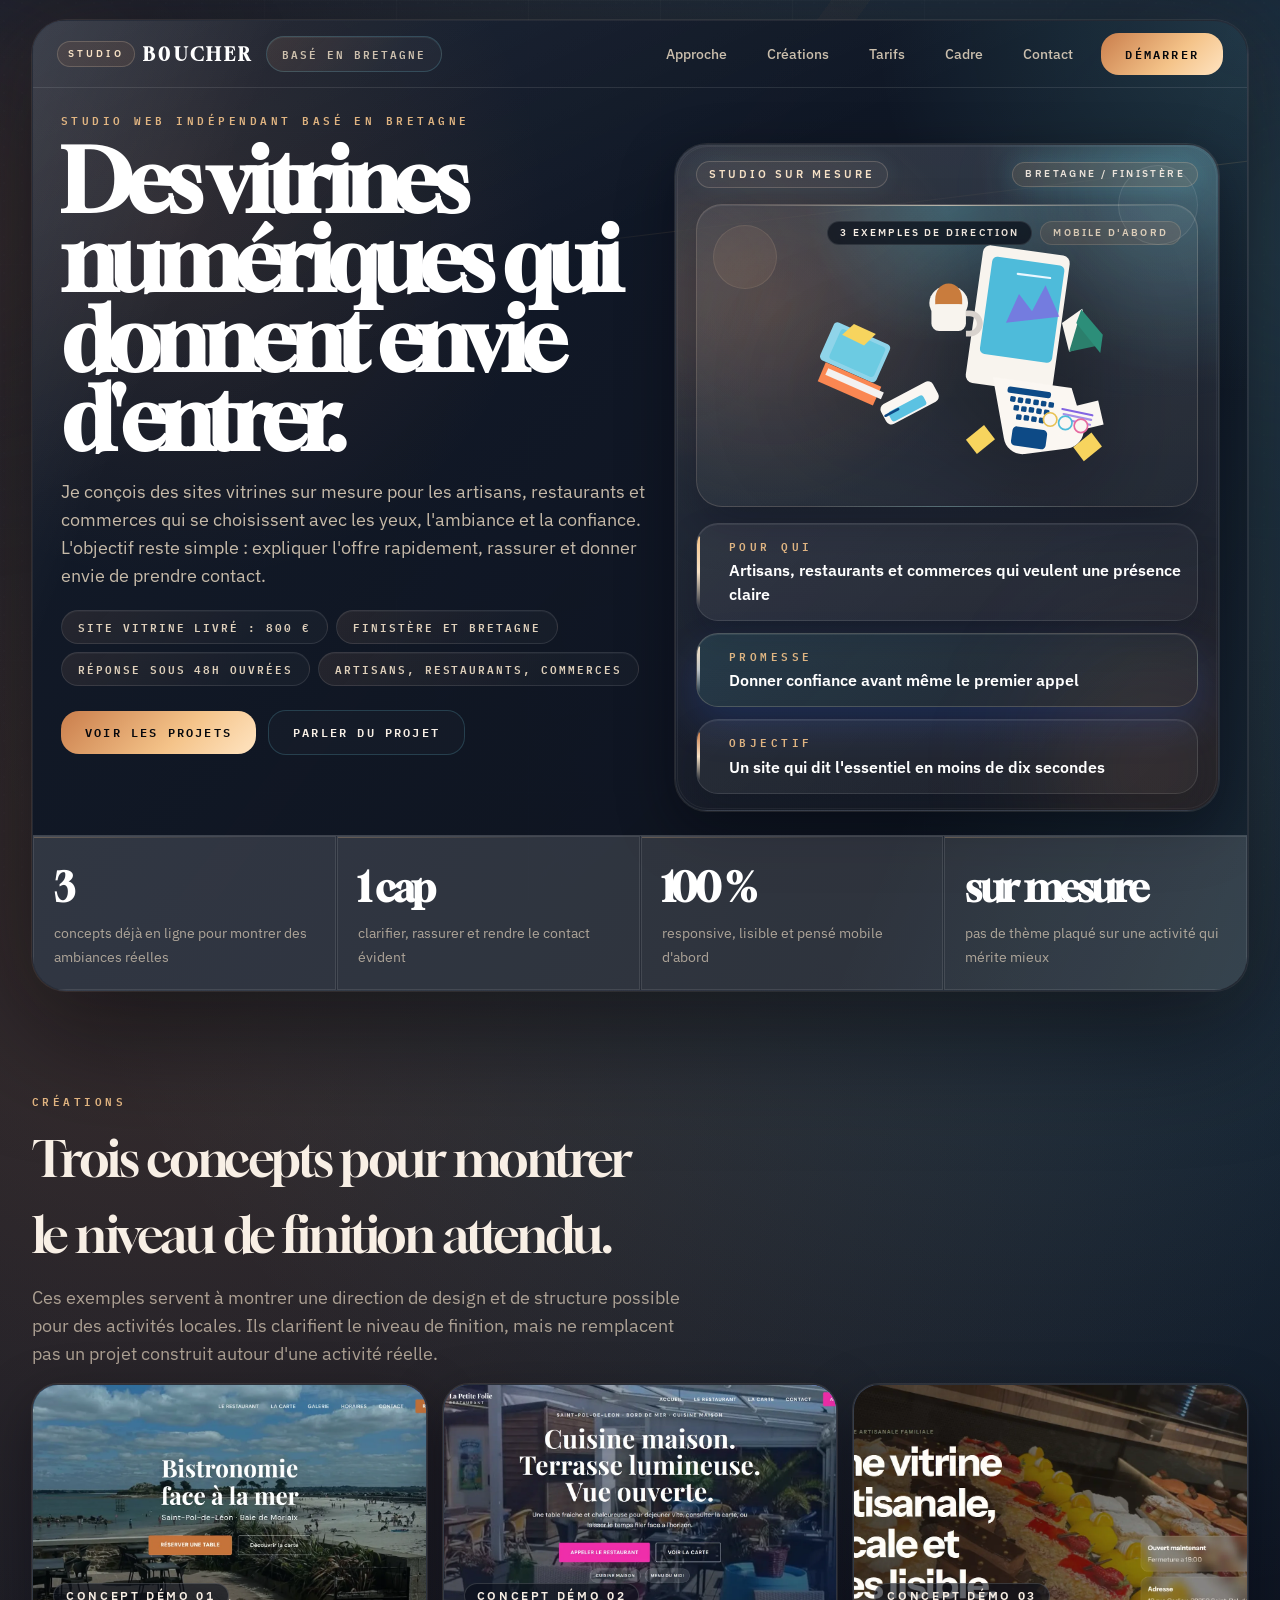
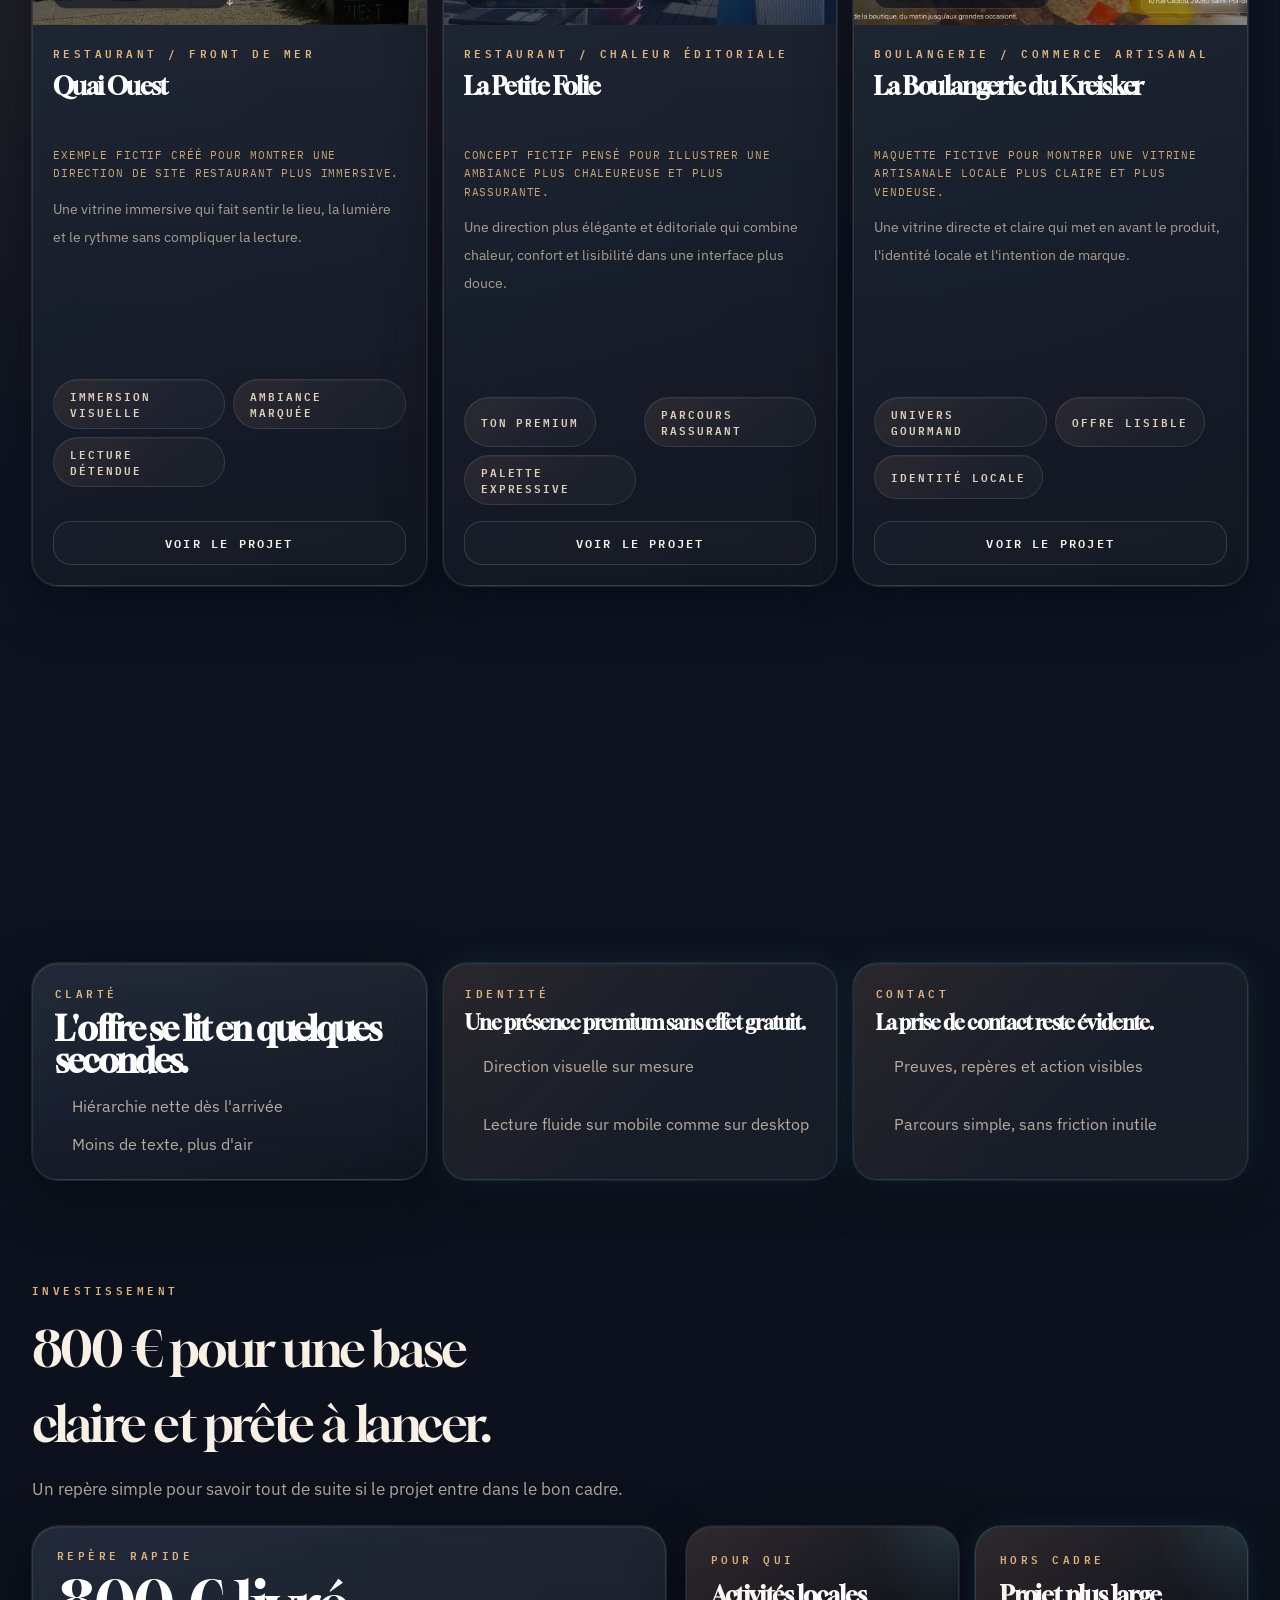
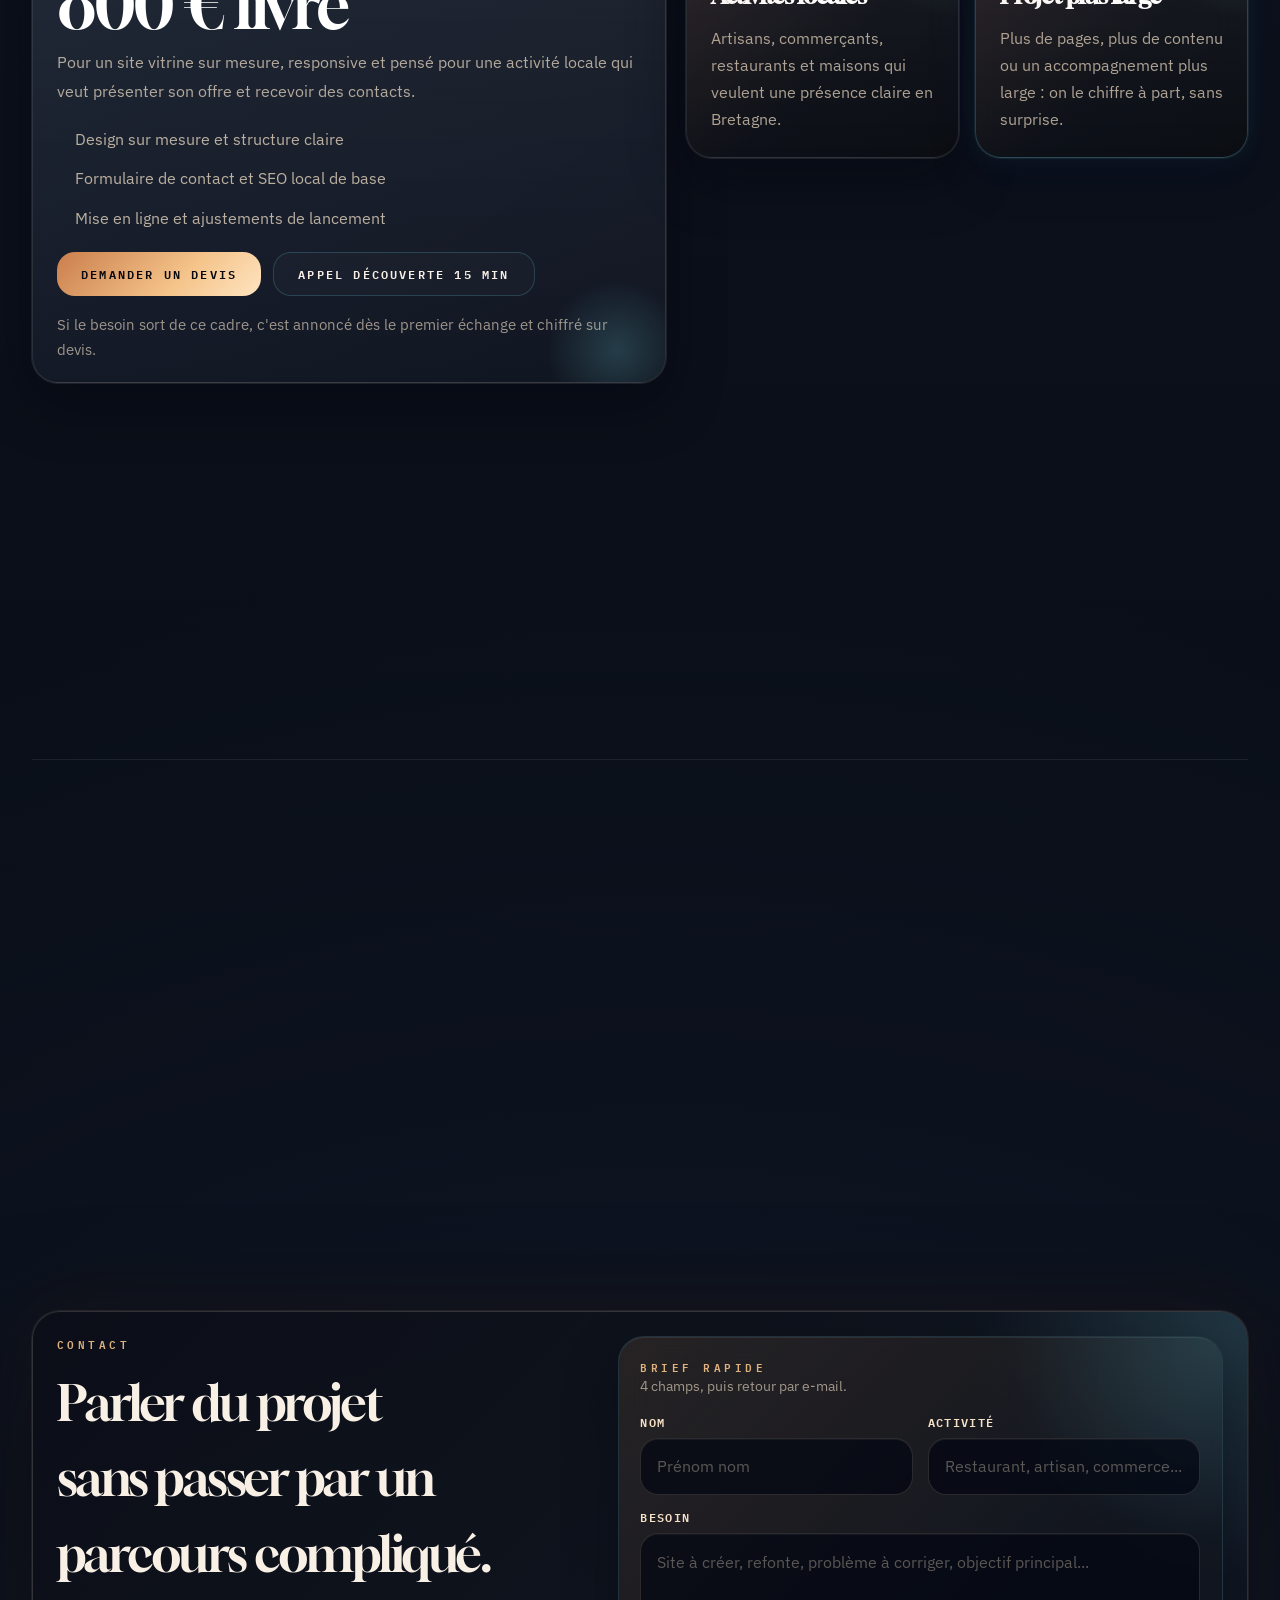
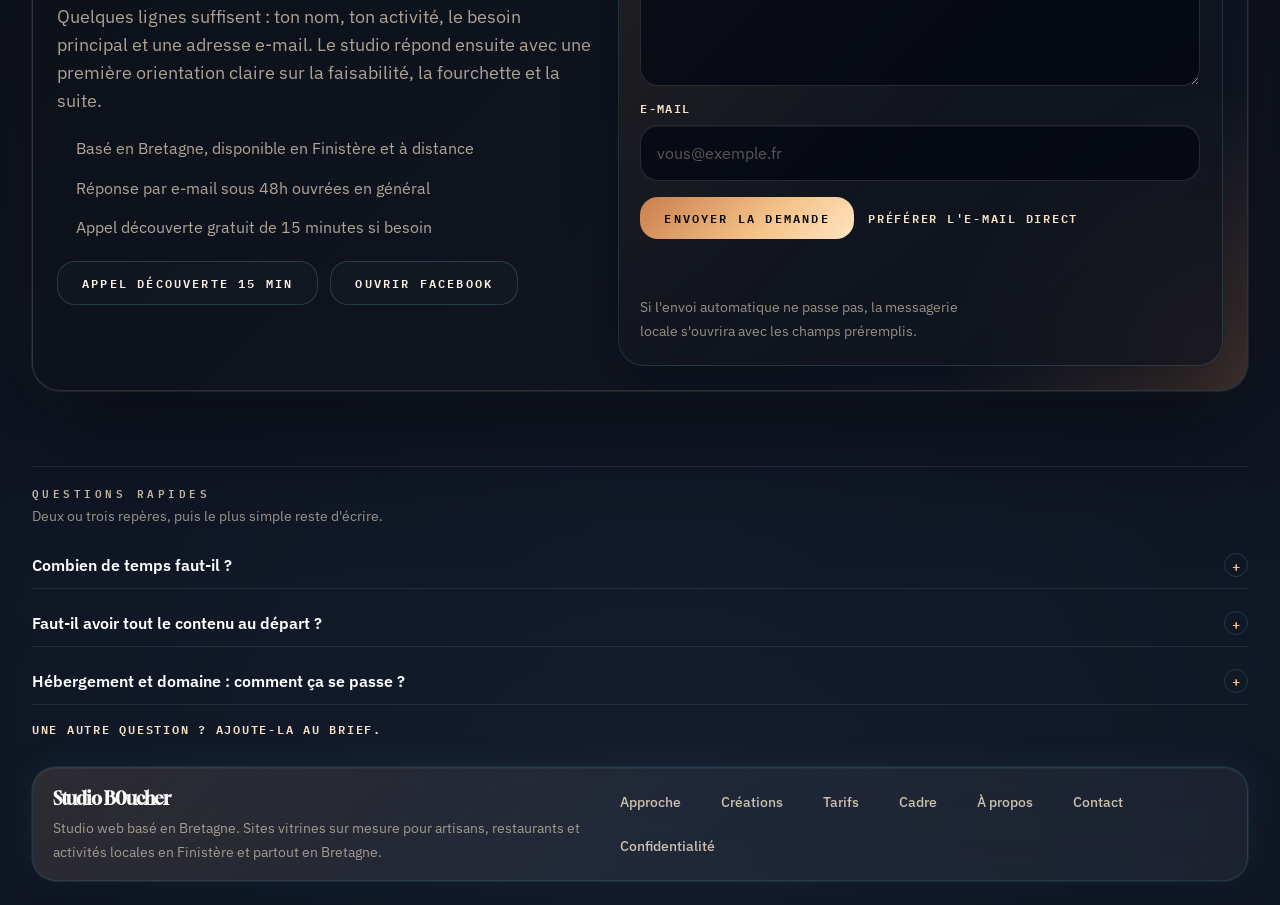
==== commit 21d79d16: "ajuster la FAQ et éclaircir le fond du site" ====
--- a/index.html
+++ b/index.html
@@ -502,39 +502,39 @@
           </p>
         </div>
 
-        <div class="process-grid">
-          <article class="reveal stagger-2 panel-metal process-card rounded-[26px] scan-hover">
-            <p class="compact-label">01</p>
-            <h3 class="mt-2 font-display text-2xl font-semibold tracking-[-0.05em] text-white">Cadrer</h3>
-            <p class="process-copy">
-              Clarifier l'offre, la cible, les preuves et l'action &agrave; rendre naturelle.
-            </p>
-          </article>
-
-          <article class="reveal stagger-3 panel-glass process-card rounded-[24px] scan-hover">
-            <p class="compact-label">02</p>
-            <h3 class="mt-2 font-display text-2xl font-semibold tracking-[-0.05em] text-white">Composer</h3>
-            <p class="process-copy">
-              Poser une structure nette et une direction visuelle coh&eacute;rente.
-            </p>
-          </article>
-
-          <article class="reveal stagger-3 panel-glass process-card rounded-[24px] scan-hover">
-            <p class="compact-label">03</p>
-            <h3 class="mt-2 font-display text-2xl font-semibold tracking-[-0.05em] text-white">D&eacute;velopper</h3>
-            <p class="process-copy">
-              Int&eacute;grer proprement pour mobile, desktop et prise de contact.
-            </p>
-          </article>
-
-          <article class="reveal stagger-4 panel-glass process-card rounded-[24px] scan-hover">
-            <p class="compact-label">04</p>
-            <h3 class="mt-2 font-display text-2xl font-semibold tracking-[-0.05em] text-white">Lancer</h3>
-            <p class="process-copy">
-              Ajuster, publier et livrer une base pr&ecirc;te &agrave; &eacute;voluer.
-            </p>
-          </article>
-        </div>
+        <ol class="process-list" aria-label="Les 4 &eacute;tapes du projet">
+          <li class="reveal stagger-2 process-step">
+            <p class="process-index" aria-hidden="true">01</p>
+            <div class="process-body">
+              <h3 class="process-title">Cadrer</h3>
+              <p class="process-copy">Clarifier l'offre, la cible, les preuves et l'action &agrave; rendre naturelle.</p>
+            </div>
+          </li>
+
+          <li class="reveal stagger-3 process-step">
+            <p class="process-index" aria-hidden="true">02</p>
+            <div class="process-body">
+              <h3 class="process-title">Composer</h3>
+              <p class="process-copy">Poser une structure nette et une direction visuelle coh&eacute;rente.</p>
+            </div>
+          </li>
+
+          <li class="reveal stagger-3 process-step">
+            <p class="process-index" aria-hidden="true">03</p>
+            <div class="process-body">
+              <h3 class="process-title">D&eacute;velopper</h3>
+              <p class="process-copy">Int&eacute;grer proprement pour mobile, desktop et prise de contact.</p>
+            </div>
+          </li>
+
+          <li class="reveal stagger-4 process-step">
+            <p class="process-index" aria-hidden="true">04</p>
+            <div class="process-body">
+              <h3 class="process-title">Lancer</h3>
+              <p class="process-copy">Ajuster, publier et livrer une base pr&ecirc;te &agrave; &eacute;voluer.</p>
+            </div>
+          </li>
+        </ol>
       </section>
 
       <section class="mx-auto mt-8 max-w-[1320px] pb-6" id="contact">
@@ -557,30 +557,6 @@
                 <li>R&eacute;ponse par e-mail sous 48h ouvr&eacute;es en g&eacute;n&eacute;ral</li>
                 <li>Appel d&eacute;couverte gratuit de 15 minutes si besoin</li>
               </ul>
-
-              <div class="contact-faq" id="faq" data-faq-accordion>
-                <div class="contact-faq-header">
-                  <p class="compact-label faq-kicker">Questions rapides</p>
-                  <p class="contact-faq-note">L'essentiel avant d'envoyer le brief.</p>
-                </div>
-
-                <details class="faq-item faq-item-compact">
-                  <summary>Combien de temps faut-il ?</summary>
-                  <p>Entre 2 et 4 semaines en g&eacute;n&eacute;ral, selon le contenu disponible et la rapidit&eacute; des retours.</p>
-                </details>
-
-                <details class="faq-item faq-item-compact">
-                  <summary>Faut-il avoir tout le contenu au d&eacute;part ?</summary>
-                  <p>Non. Il suffit d'avoir l'activit&eacute;, l'offre principale et quelques rep&egrave;res pour poser une base claire.</p>
-                </details>
-
-                <details class="faq-item faq-item-compact">
-                  <summary>H&eacute;bergement et nom de domaine : comment &ccedil;a se passe ?</summary>
-                  <p>Le studio peut conseiller et aider &agrave; la mise en ligne, mais ces frais restent en g&eacute;n&eacute;ral externes.</p>
-                </details>
-
-                <a class="text-link focus-ring faq-text-link" href="#contact-form">Une autre question ? Ajoute-la au brief.</a>
-              </div>
 
               <div class="mt-5 flex flex-wrap gap-3">
                 <a class="outline-button focus-ring" href="mailto:boucher.kilian.pro@gmail.com?subject=Appel%20d%C3%A9couverte%2015%20min">Appel d&eacute;couverte 15 min</a>
@@ -646,6 +622,32 @@
         </div>
       </section>
 
+      <section class="mx-auto mt-8 max-w-[920px] faq-section" id="faq">
+        <div class="faq-shell" data-faq-accordion>
+          <div class="faq-shell-header">
+            <p class="compact-label faq-kicker">Questions rapides</p>
+            <p class="faq-shell-note">Deux ou trois rep&egrave;res, puis le plus simple reste d'&eacute;crire.</p>
+          </div>
+
+          <details class="faq-item faq-item-compact">
+            <summary>Combien de temps faut-il ?</summary>
+            <p>En g&eacute;n&eacute;ral, entre 2 et 4 semaines selon le contenu disponible et la rapidit&eacute; des retours.</p>
+          </details>
+
+          <details class="faq-item faq-item-compact">
+            <summary>Faut-il avoir tout le contenu au d&eacute;part ?</summary>
+            <p>Non. Il suffit d'avoir l'activit&eacute;, l'offre principale et quelques rep&egrave;res pour poser une base claire.</p>
+          </details>
+
+          <details class="faq-item faq-item-compact">
+            <summary>H&eacute;bergement et domaine : comment &ccedil;a se passe ?</summary>
+            <p>Le studio peut conseiller et aider &agrave; la mise en ligne, mais ces frais restent g&eacute;n&eacute;ralement externes.</p>
+          </details>
+
+          <a class="text-link focus-ring faq-text-link" href="#contact-form">Une autre question ? Ajoute-la au brief.</a>
+        </div>
+      </section>
+
     </main>
 
     <footer class="mx-auto max-w-[1320px] px-4 pb-6 pt-2 sm:px-6 lg:px-8" role="contentinfo">
--- a/assets/index.css
+++ b/assets/index.css
@@ -5,8 +5,8 @@
 .section-lead,.section-copy{color:rgb(var(--cyber-200)/.78);line-height:1.82}
 .section-lead{max-width:42rem;font-size:clamp(1.02rem,1.3vw,1.12rem)}
 .section-copy{font-size:1rem}
-.info-grid,.process-grid{display:grid;gap:1rem}
-.feature-card,.process-card{display:grid;grid-template-rows:auto auto 1fr;padding:1.35rem}
+.info-grid{display:grid;gap:1rem}
+.feature-card{display:grid;grid-template-rows:auto auto 1fr;padding:1.35rem}
 .feature-bullets{display:grid;gap:.7rem;margin-top:1rem;padding-left:1.1rem}
 .feature-bullets li{color:rgb(var(--cyber-200)/.8);line-height:1.65}
 .feature-bullets li::marker{color:rgb(var(--cyber-400))}
@@ -24,15 +24,21 @@
 .pricing-card-featured{border-color:rgb(var(--signal-400)/.22);box-shadow:0 0 0 1px rgb(var(--signal-400)/.08),0 18px 44px rgba(3,8,24,.32),0 0 30px rgb(var(--signal-400)/.08)}
 .pricing-card-price{font-family:IBM Plex Mono,ui-monospace,SFMono-Regular,monospace;font-size:.94rem;font-weight:700;letter-spacing:.16em;text-transform:uppercase;color:rgb(var(--cyber-400))}
 .pricing-card-copy{margin-top:.85rem;color:rgb(var(--cyber-200)/.76);line-height:1.7}
-.process-copy{margin-top:.75rem;color:rgb(var(--cyber-200)/.76);line-height:1.75}
+.process-list{display:grid;gap:0;margin-top:.5rem;padding:0;border-top:1px solid hsla(0,0%,100%,.08)}
+.process-step{display:grid;grid-template-columns:auto minmax(0,1fr);gap:1rem;align-items:start;padding:1.25rem 0;border-bottom:1px solid hsla(0,0%,100%,.08)}
+.process-index{margin:.15rem 0 0;font-family:IBM Plex Mono,ui-monospace,SFMono-Regular,monospace;font-size:.84rem;font-weight:600;letter-spacing:.22em;text-transform:uppercase;color:rgb(var(--cyber-400)/.88)}
+.process-body{display:grid;gap:.45rem;max-width:52rem}
+.process-title{margin:0;font-family:Gloock,Times New Roman,serif;font-size:clamp(1.65rem,2.8vw,2.3rem);font-weight:500;letter-spacing:-.05em;line-height:1.02;color:#fff}
+.process-copy{margin:0;color:rgb(var(--cyber-200)/.76);line-height:1.75;font-size:clamp(.98rem,1.15vw,1.08rem)}
 .contact-grid{display:grid;gap:1.5rem}
 .contact-copy{max-width:42rem}
 .contact-points{display:grid;gap:.75rem;padding-left:1.2rem}
 .contact-points li{color:rgb(var(--cyber-200)/.78);line-height:1.7}
 .contact-points li::marker{color:rgb(var(--cyber-400))}
-.contact-faq{display:grid;gap:.7rem;margin-top:1.5rem;padding-top:1.25rem;border-top:1px solid hsla(0,0%,100%,.08)}
-.contact-faq-header{display:grid;gap:.25rem}
-.contact-faq-note{margin:0;font-size:.88rem;line-height:1.6;color:rgb(var(--cyber-200)/.68)}
+.faq-section{position:relative}
+.faq-shell{display:grid;gap:.7rem;padding-top:1.1rem;border-top:1px solid hsla(0,0%,100%,.08)}
+.faq-shell-header{display:grid;gap:.25rem;margin-bottom:.25rem}
+.faq-shell-note{margin:0;font-size:.88rem;line-height:1.6;color:rgb(var(--cyber-200)/.68)}
 .faq-kicker{color:rgb(var(--cyber-300)/.78)}
 .faq-item{border-bottom:1px solid hsla(0,0%,100%,.08);transition:border-color .25s ease}
 .faq-item summary{cursor:pointer;list-style:none;font-family:IBM Plex Sans,ui-sans-serif,system-ui,sans-serif;font-size:1rem;font-weight:600;line-height:1.4;color:#fff;padding:.2rem 2.4rem .2rem 0;position:relative;min-height:44px;display:flex;align-items:center}
@@ -61,5 +67,12 @@
 .form-status[data-tone=success]{color:#c6ffd8}
 .form-status[data-tone=warning]{color:#ffd59b}
 .form-status[data-tone=info]{color:rgb(var(--cyber-300))}
-@media (min-width:640px){.info-grid-3,.process-grid{grid-template-columns:repeat(2,minmax(0,1fr))}}
-@media (min-width:1024px){.info-grid-3{grid-template-columns:repeat(3,minmax(0,1fr))}.pricing-layout{grid-template-columns:minmax(0,1.06fr) minmax(0,.94fr)}.pricing-cards{grid-template-columns:repeat(2,minmax(0,1fr));align-content:start}.contact-grid{grid-template-columns:minmax(0,.94fr) minmax(340px,1.06fr);align-items:start}.contact-form-grid{grid-template-columns:repeat(2,minmax(0,1fr))}.form-field-full{grid-column:1/-1}}
+body{background-color:rgb(var(--night-900)/1);background-image:radial-gradient(circle at 12% 16%,rgb(var(--cyber-500)/.22),transparent 24%),radial-gradient(circle at 80% 10%,rgb(var(--signal-400)/.18),transparent 20%),radial-gradient(circle at 52% 100%,rgb(var(--night-700)/.62),transparent 34%),linear-gradient(180deg,rgb(var(--night-800)) 0,rgb(var(--night-900)) 58%,#060910 100%)}
+body:before{opacity:.68}
+body:after{opacity:.08}
+.cyber-shell{background:linear-gradient(155deg,hsla(0,0%,100%,.06),transparent 32%),linear-gradient(135deg,rgb(var(--night-800)/.94),rgb(var(--night-900)/.97))}
+.cyber-shell:before{background:linear-gradient(112deg,hsla(0,0%,100%,.1),transparent 16%,transparent 74%,rgb(var(--signal-400)/.1)),radial-gradient(circle at top right,rgb(var(--signal-400)/.16),transparent 24%),radial-gradient(circle at 12% 20%,rgb(var(--cyber-500)/.12),transparent 28%)}
+.panel-metal{background:linear-gradient(180deg,hsla(0,0%,100%,.07),hsla(0,0%,100%,.025)),linear-gradient(145deg,rgb(var(--night-800)/.88),rgb(var(--night-900)/.92))}
+.panel-glass{background:linear-gradient(135deg,rgb(var(--cyber-500)/.1),transparent 56%),hsla(0,0%,100%,.05)}
+@media (min-width:640px){.info-grid-3{grid-template-columns:repeat(2,minmax(0,1fr))}}
+@media (min-width:1024px){main#contenu>section.faq-section{margin-top:clamp(2.75rem,4vw,3.5rem)}.info-grid-3{grid-template-columns:repeat(3,minmax(0,1fr))}.pricing-layout{grid-template-columns:minmax(0,1.06fr) minmax(0,.94fr)}.pricing-cards{grid-template-columns:repeat(2,minmax(0,1fr));align-content:start}.contact-grid{grid-template-columns:minmax(0,.94fr) minmax(340px,1.06fr);align-items:start}.contact-form-grid{grid-template-columns:repeat(2,minmax(0,1fr))}.form-field-full{grid-column:1/-1}}
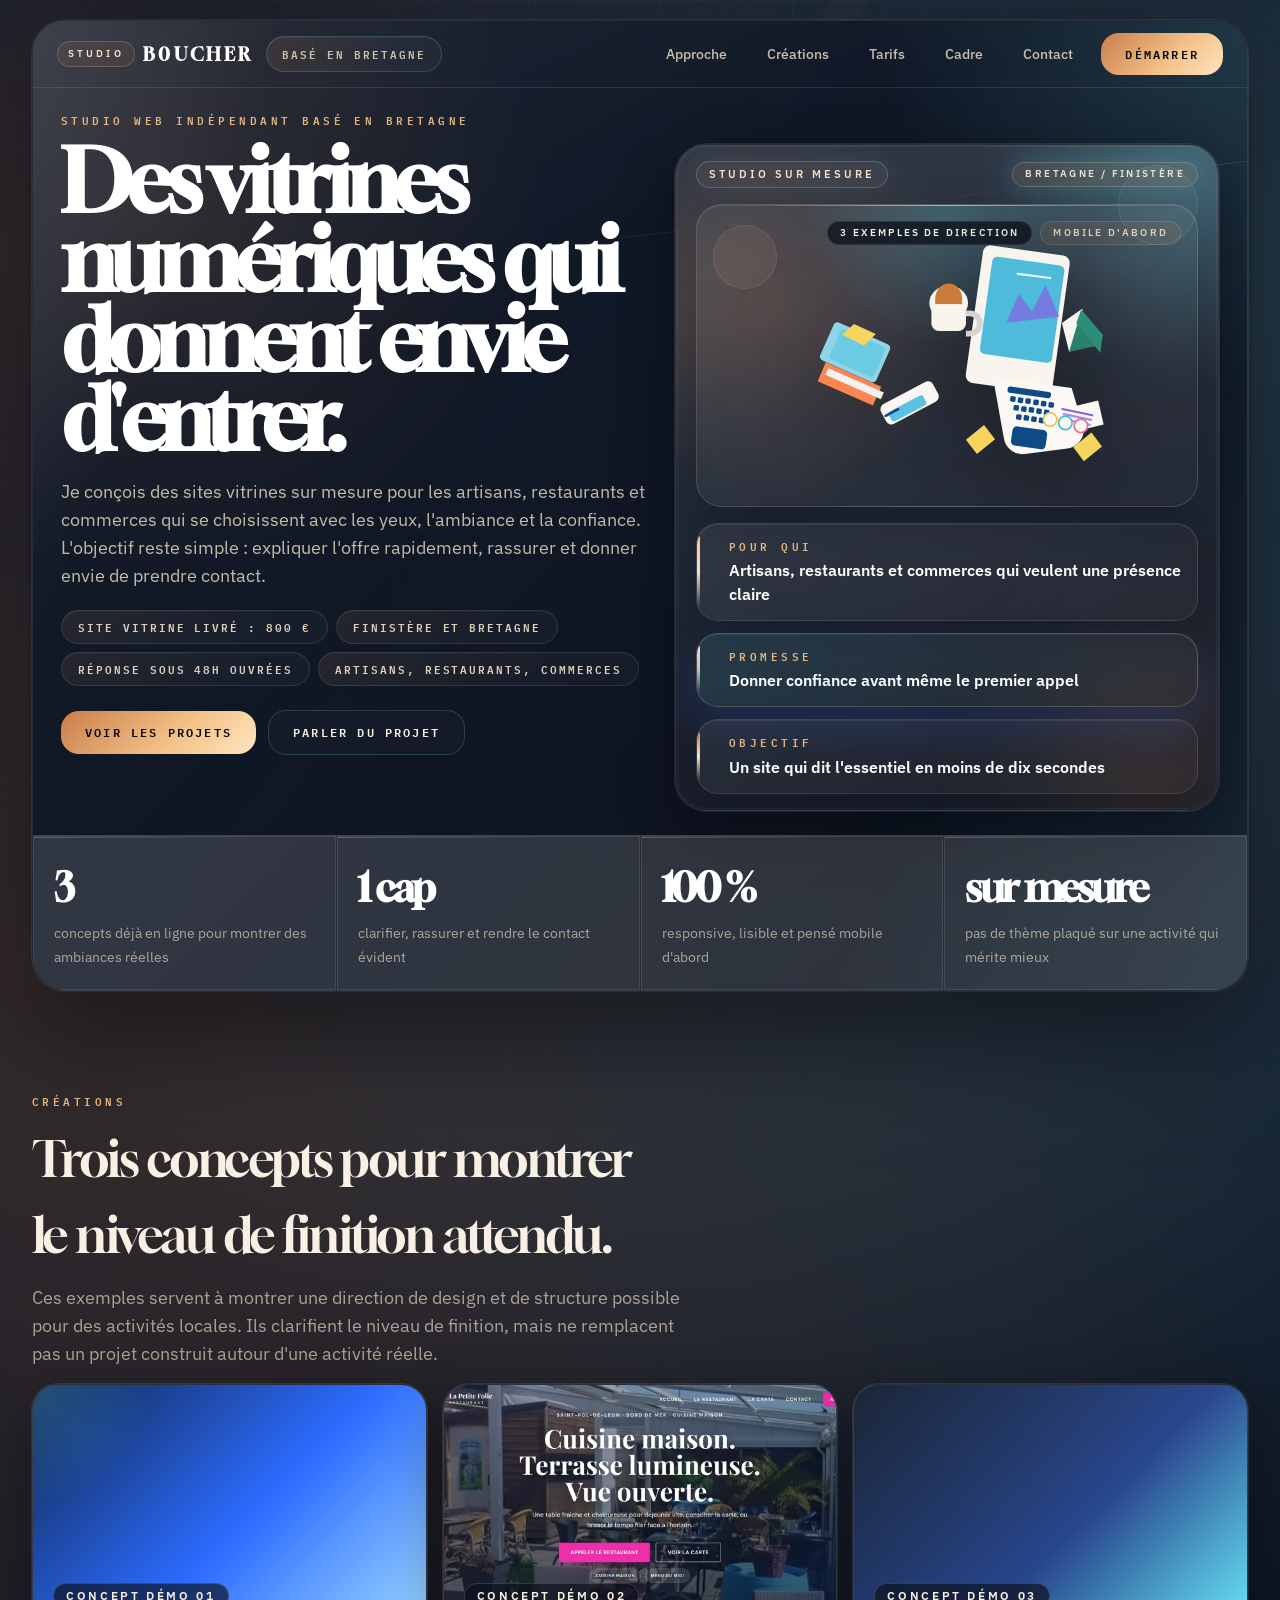
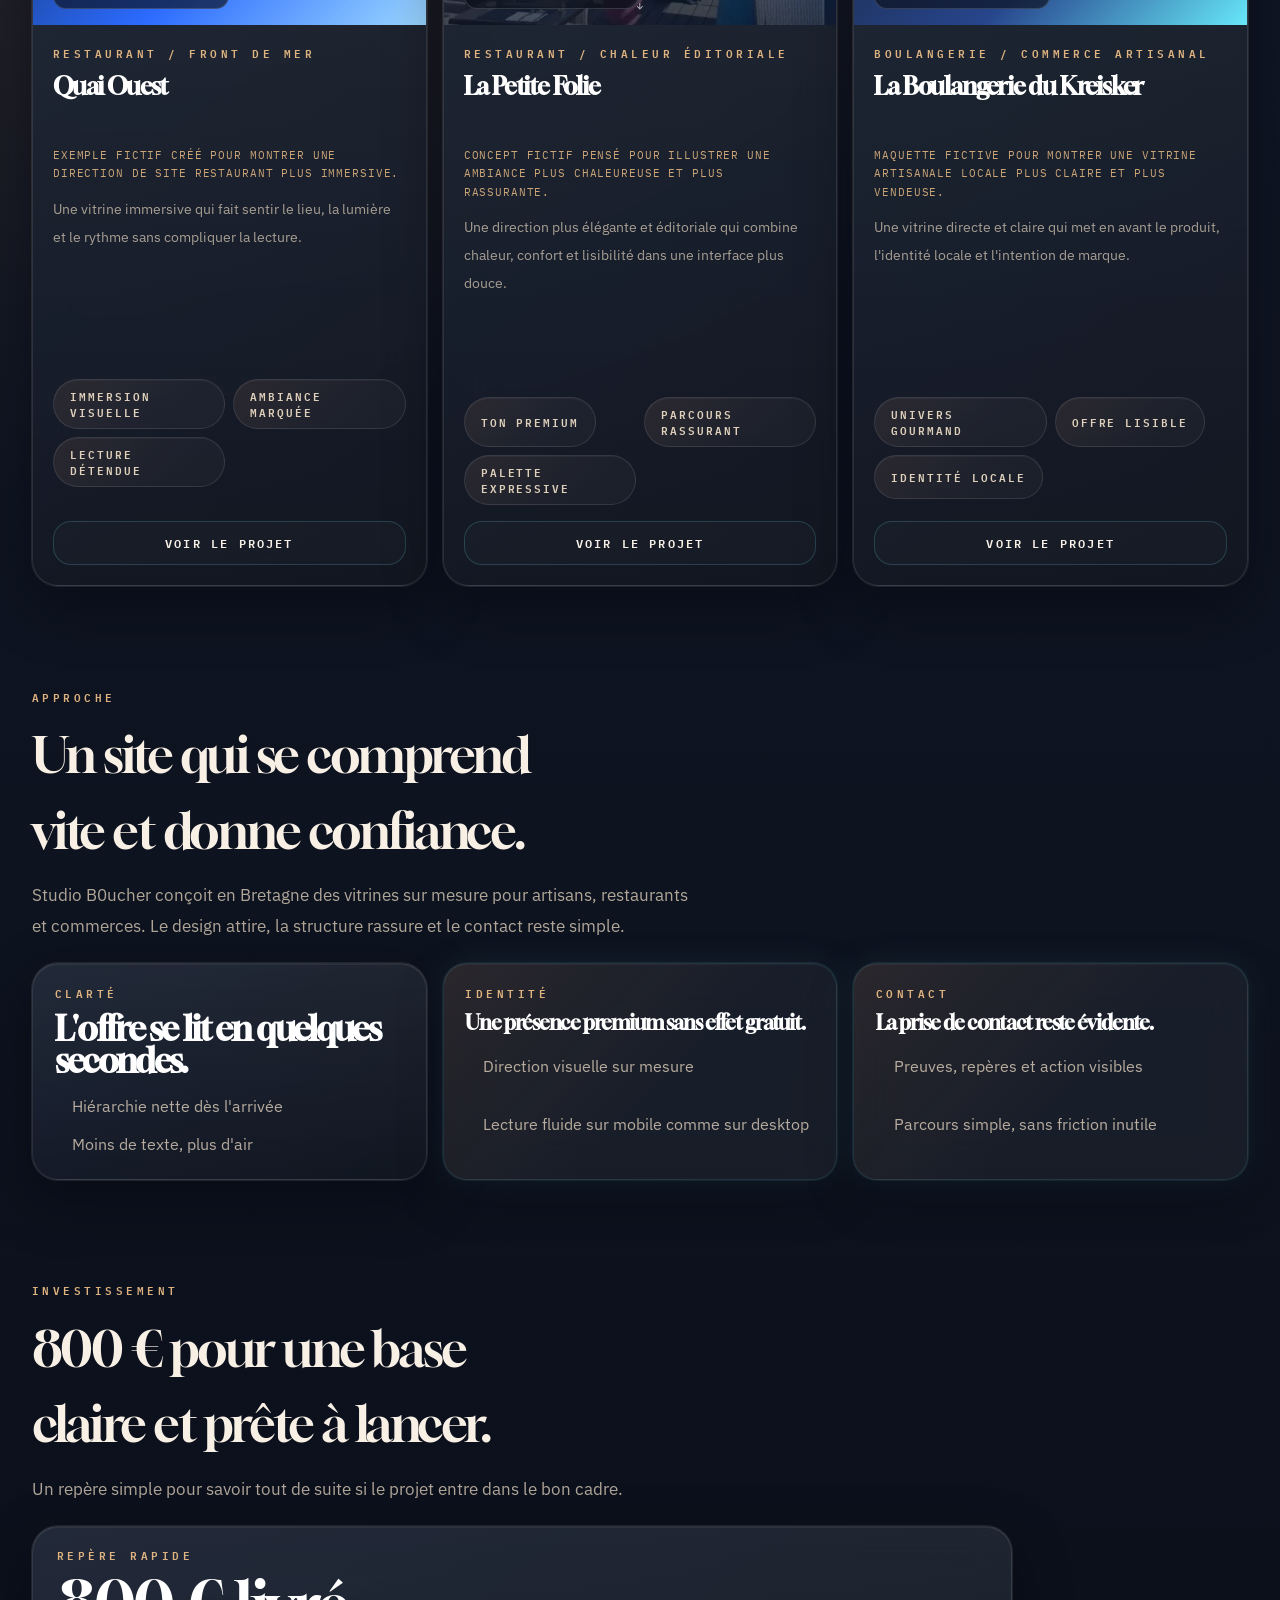
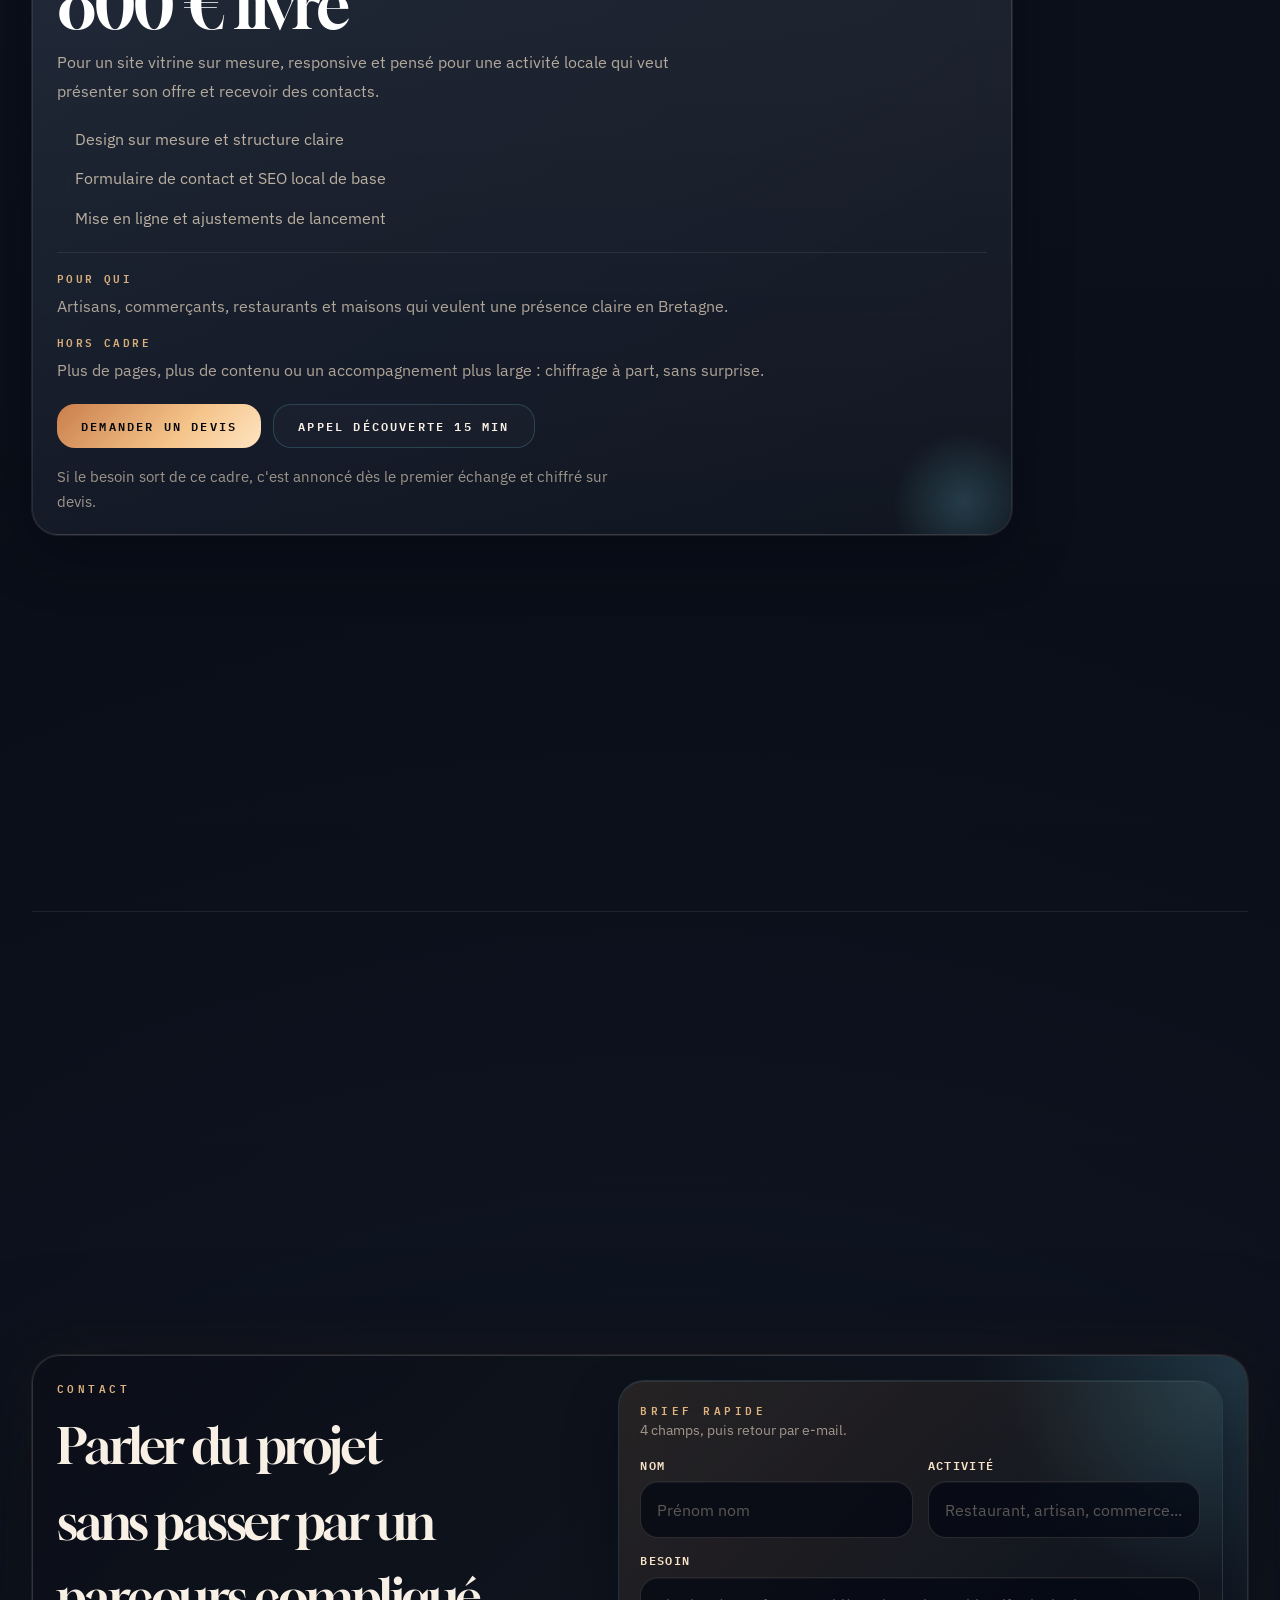
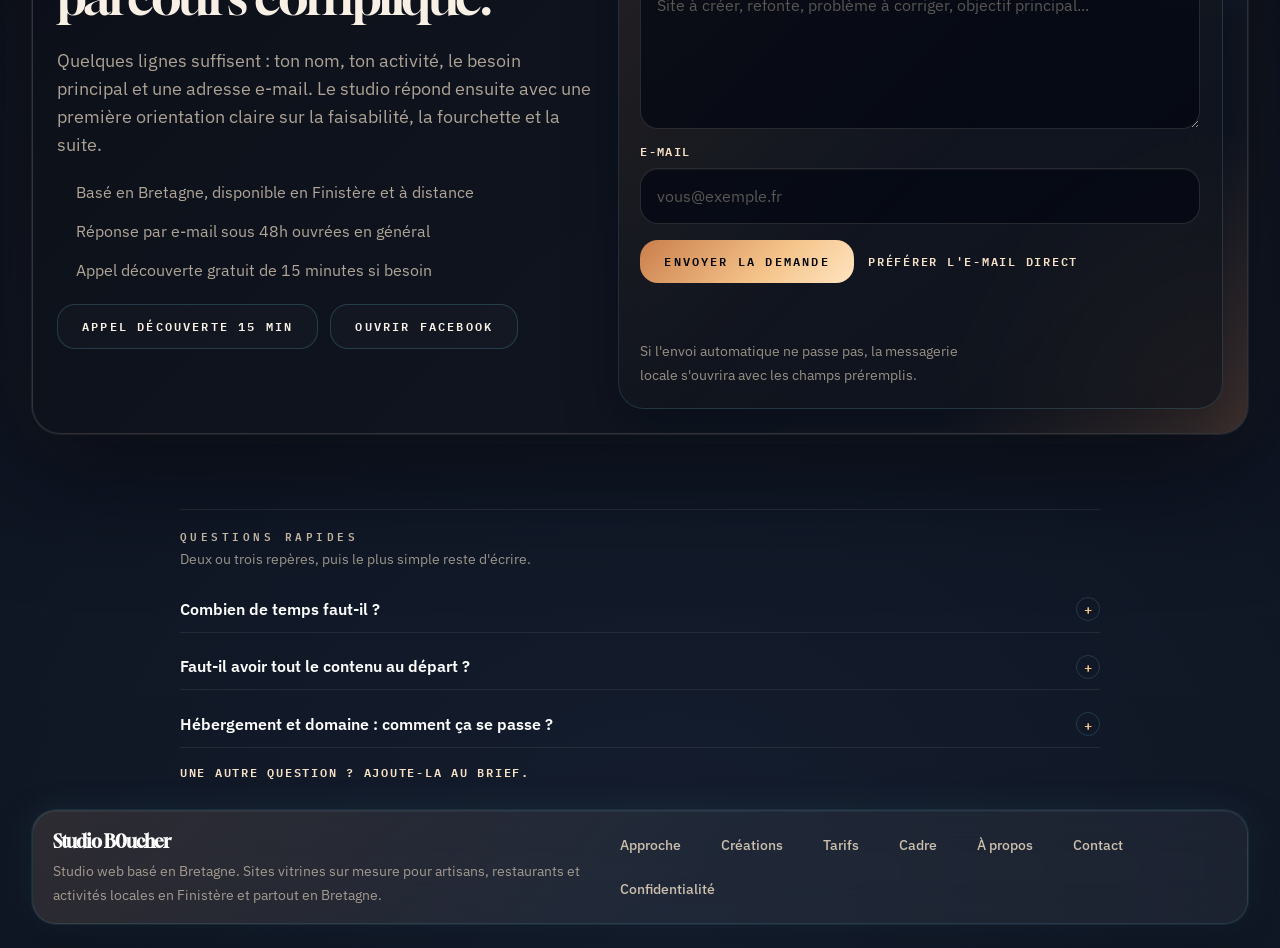
==== commit fd99d749: "Allège la mise en page du site" ====
--- a/index.html
+++ b/index.html
@@ -459,6 +459,17 @@
               <li>Mise en ligne et ajustements de lancement</li>
             </ul>
 
+            <ul class="pricing-meta-list mt-5" aria-label="Précisions sur le cadre">
+              <li>
+                <span class="pricing-meta-label">Pour qui</span>
+                <span>Artisans, commer&ccedil;ants, restaurants et maisons qui veulent une pr&eacute;sence claire en Bretagne.</span>
+              </li>
+              <li>
+                <span class="pricing-meta-label">Hors cadre</span>
+                <span>Plus de pages, plus de contenu ou un accompagnement plus large : chiffrage &agrave; part, sans surprise.</span>
+              </li>
+            </ul>
+
             <div class="mt-5 flex flex-wrap gap-3">
               <a class="metal-button focus-ring" href="#contact-form">Demander un devis</a>
               <a class="outline-button focus-ring" href="mailto:boucher.kilian.pro@gmail.com?subject=Appel%20d%C3%A9couverte%2015%20min">Appel d&eacute;couverte 15 min</a>
@@ -469,26 +480,6 @@
               &eacute;change et chiffr&eacute; sur devis.
             </p>
           </article>
-
-          <div class="pricing-cards">
-            <article class="reveal stagger-3 pricing-card">
-              <p class="compact-label">Pour qui</p>
-              <h3 class="mt-3 font-display text-2xl font-semibold tracking-[-0.05em] text-white">Activit&eacute;s locales</h3>
-              <p class="pricing-card-copy">
-                Artisans, commer&ccedil;ants, restaurants et maisons qui veulent une
-                pr&eacute;sence claire en Bretagne.
-              </p>
-            </article>
-
-            <article class="reveal stagger-4 pricing-card pricing-card-featured">
-              <p class="compact-label">Hors cadre</p>
-              <h3 class="mt-3 font-display text-2xl font-semibold tracking-[-0.05em] text-white">Projet plus large</h3>
-              <p class="pricing-card-copy">
-                Plus de pages, plus de contenu ou un accompagnement plus large :
-                on le chiffre &agrave; part, sans surprise.
-              </p>
-            </article>
-          </div>
         </div>
       </section>
 
@@ -622,7 +613,7 @@
         </div>
       </section>
 
-      <section class="mx-auto mt-8 max-w-[920px] faq-section" id="faq">
+      <section class="mx-auto mt-8 max-w-[1320px] faq-section" id="faq">
         <div class="faq-shell" data-faq-accordion>
           <div class="faq-shell-header">
             <p class="compact-label faq-kicker">Questions rapides</p>
--- a/assets/index.css
+++ b/assets/index.css
@@ -10,20 +10,17 @@
 .feature-bullets{display:grid;gap:.7rem;margin-top:1rem;padding-left:1.1rem}
 .feature-bullets li{color:rgb(var(--cyber-200)/.8);line-height:1.65}
 .feature-bullets li::marker{color:rgb(var(--cyber-400))}
-.pricing-layout{display:grid;gap:1.25rem}
+.pricing-layout{display:grid;gap:1.25rem;max-width:980px}
 .pricing-intro{position:relative;overflow:hidden}
 .pricing-intro:after{content:"";position:absolute;right:-2rem;bottom:-3rem;width:10rem;height:10rem;border-radius:9999px;background:radial-gradient(circle,rgb(var(--signal-400)/.18),transparent 62%);pointer-events:none}
 .pricing-highlight{font-family:Gloock,Times New Roman,serif;font-size:clamp(2.4rem,5vw,4rem);line-height:.95;letter-spacing:-.05em;color:#fff}
 .pricing-list{display:grid;gap:.75rem;padding-left:1.15rem}
 .pricing-list li{color:rgb(var(--cyber-200)/.82);line-height:1.7}
 .pricing-list li::marker{color:rgb(var(--cyber-400))}
+.pricing-meta-list{display:grid;gap:.85rem;padding-top:1rem;border-top:1px solid hsla(0,0%,100%,.08)}
+.pricing-meta-list li{display:grid;gap:.35rem;color:rgb(var(--cyber-200)/.76);line-height:1.68}
+.pricing-meta-label{font-family:IBM Plex Mono,ui-monospace,SFMono-Regular,monospace;font-size:.68rem;font-weight:600;letter-spacing:.22em;text-transform:uppercase;color:rgb(var(--cyber-400)/.88)}
 .pricing-note{margin-top:1rem;max-width:36rem;font-size:.95rem;line-height:1.65;color:rgb(var(--cyber-200)/.68)}
-.pricing-cards{display:grid;gap:1rem}
-.pricing-card{position:relative;overflow:hidden;display:grid;align-content:start;padding:1.5rem;border:1px solid hsla(0,0%,100%,.1);border-radius:26px;background:linear-gradient(180deg,hsla(0,0%,100%,.06),hsla(0,0%,100%,.02)),linear-gradient(145deg,rgb(var(--night-900)/.84),rgb(var(--night-950)/.94));box-shadow:var(--shadow-panel);backdrop-filter:blur(20px)}
-.pricing-card:before{content:"";position:absolute;inset:0;background:radial-gradient(circle at top right,rgb(var(--signal-400)/.12),transparent 26%),linear-gradient(135deg,rgb(var(--cyber-500)/.12),transparent 56%);pointer-events:none}
-.pricing-card-featured{border-color:rgb(var(--signal-400)/.22);box-shadow:0 0 0 1px rgb(var(--signal-400)/.08),0 18px 44px rgba(3,8,24,.32),0 0 30px rgb(var(--signal-400)/.08)}
-.pricing-card-price{font-family:IBM Plex Mono,ui-monospace,SFMono-Regular,monospace;font-size:.94rem;font-weight:700;letter-spacing:.16em;text-transform:uppercase;color:rgb(var(--cyber-400))}
-.pricing-card-copy{margin-top:.85rem;color:rgb(var(--cyber-200)/.76);line-height:1.7}
 .process-list{display:grid;gap:0;margin-top:.5rem;padding:0;border-top:1px solid hsla(0,0%,100%,.08)}
 .process-step{display:grid;grid-template-columns:auto minmax(0,1fr);gap:1rem;align-items:start;padding:1.25rem 0;border-bottom:1px solid hsla(0,0%,100%,.08)}
 .process-index{margin:.15rem 0 0;font-family:IBM Plex Mono,ui-monospace,SFMono-Regular,monospace;font-size:.84rem;font-weight:600;letter-spacing:.22em;text-transform:uppercase;color:rgb(var(--cyber-400)/.88)}
@@ -36,7 +33,7 @@
 .contact-points li{color:rgb(var(--cyber-200)/.78);line-height:1.7}
 .contact-points li::marker{color:rgb(var(--cyber-400))}
 .faq-section{position:relative}
-.faq-shell{display:grid;gap:.7rem;padding-top:1.1rem;border-top:1px solid hsla(0,0%,100%,.08)}
+.faq-shell{display:grid;gap:.7rem;max-width:920px;margin:0 auto;padding-top:1.1rem;border-top:1px solid hsla(0,0%,100%,.08)}
 .faq-shell-header{display:grid;gap:.25rem;margin-bottom:.25rem}
 .faq-shell-note{margin:0;font-size:.88rem;line-height:1.6;color:rgb(var(--cyber-200)/.68)}
 .faq-kicker{color:rgb(var(--cyber-300)/.78)}
@@ -75,4 +72,4 @@
 .panel-metal{background:linear-gradient(180deg,hsla(0,0%,100%,.07),hsla(0,0%,100%,.025)),linear-gradient(145deg,rgb(var(--night-800)/.88),rgb(var(--night-900)/.92))}
 .panel-glass{background:linear-gradient(135deg,rgb(var(--cyber-500)/.1),transparent 56%),hsla(0,0%,100%,.05)}
 @media (min-width:640px){.info-grid-3{grid-template-columns:repeat(2,minmax(0,1fr))}}
-@media (min-width:1024px){main#contenu>section.faq-section{margin-top:clamp(2.75rem,4vw,3.5rem)}.info-grid-3{grid-template-columns:repeat(3,minmax(0,1fr))}.pricing-layout{grid-template-columns:minmax(0,1.06fr) minmax(0,.94fr)}.pricing-cards{grid-template-columns:repeat(2,minmax(0,1fr));align-content:start}.contact-grid{grid-template-columns:minmax(0,.94fr) minmax(340px,1.06fr);align-items:start}.contact-form-grid{grid-template-columns:repeat(2,minmax(0,1fr))}.form-field-full{grid-column:1/-1}}
+@media (min-width:1024px){main#contenu>section.faq-section{margin-top:clamp(2.75rem,4vw,3.5rem)}.info-grid-3{grid-template-columns:repeat(3,minmax(0,1fr))}.pricing-layout{grid-template-columns:minmax(0,1fr)}.process-list{grid-template-columns:repeat(2,minmax(0,1fr));column-gap:3rem;align-items:start}.process-step{padding:1.35rem 0;min-height:170px}.contact-grid{grid-template-columns:minmax(0,.94fr) minmax(340px,1.06fr);align-items:start}.contact-form-grid{grid-template-columns:repeat(2,minmax(0,1fr))}.form-field-full{grid-column:1/-1}}
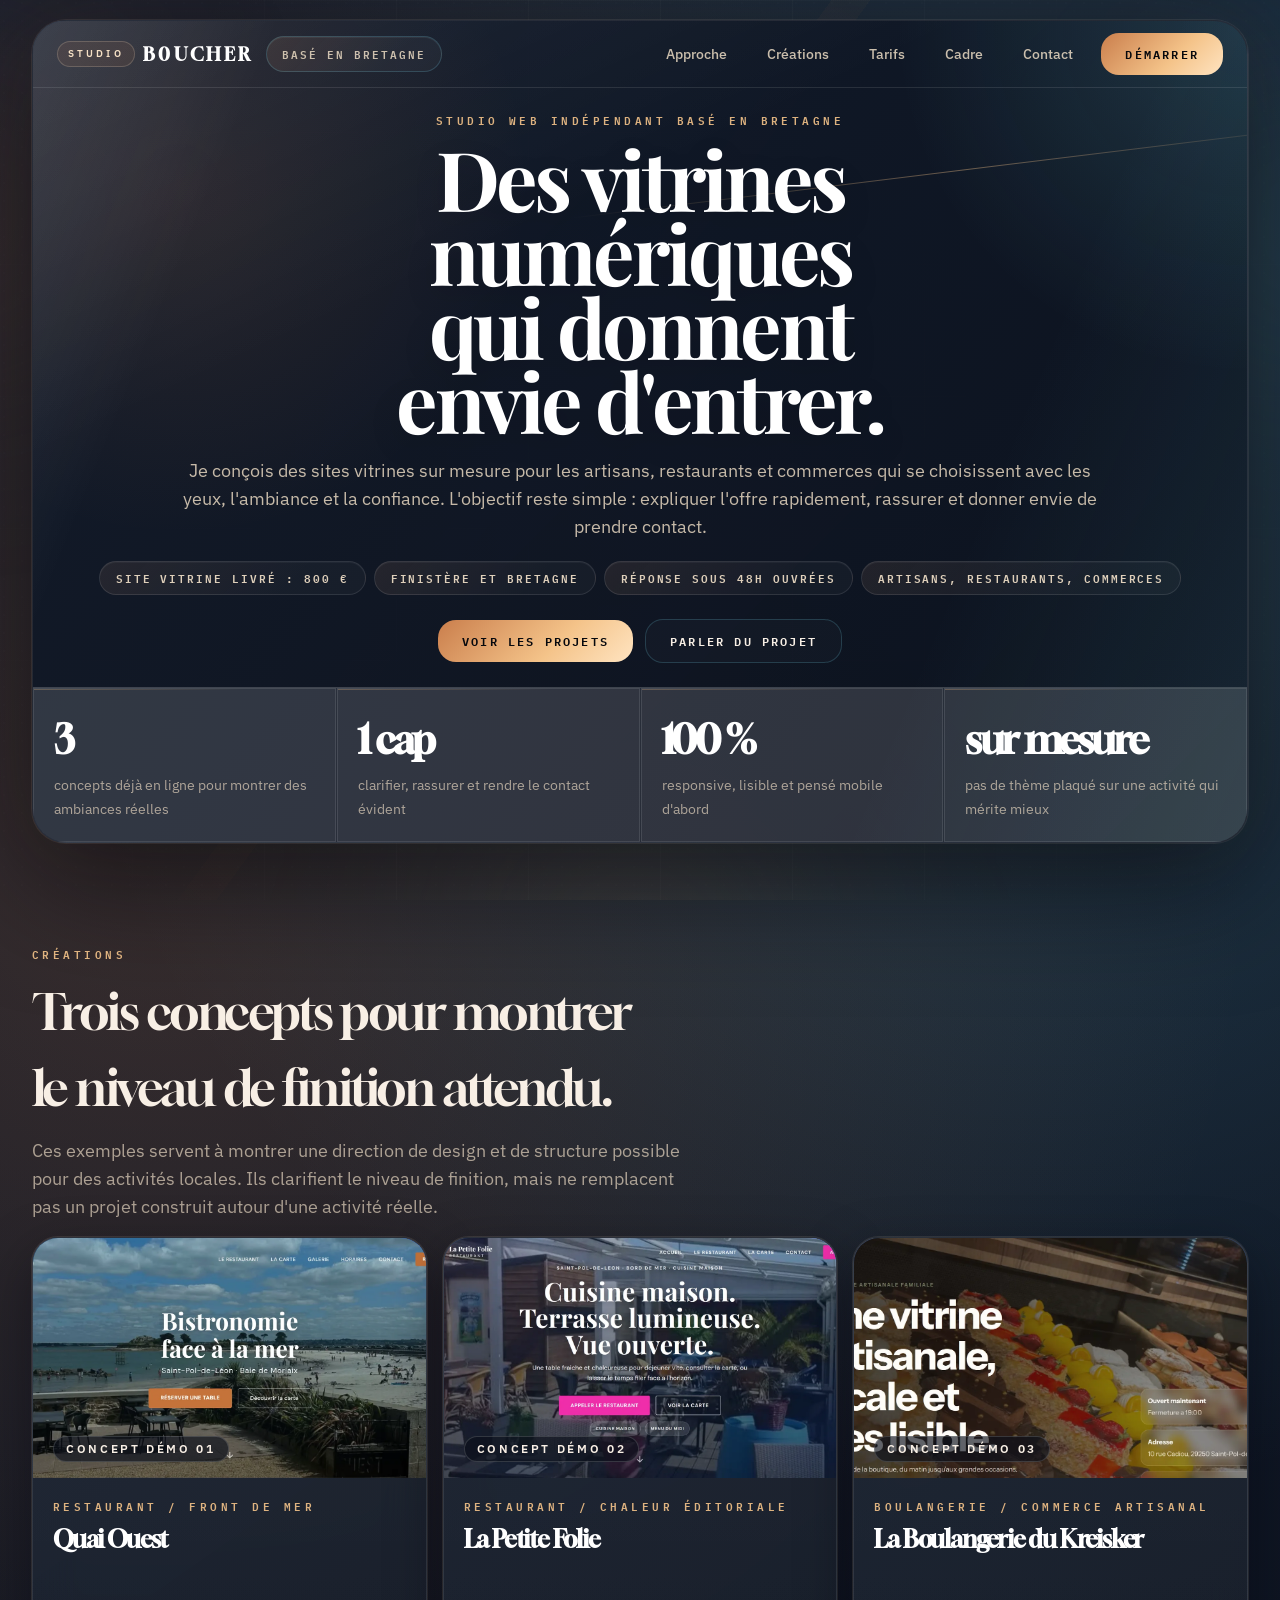
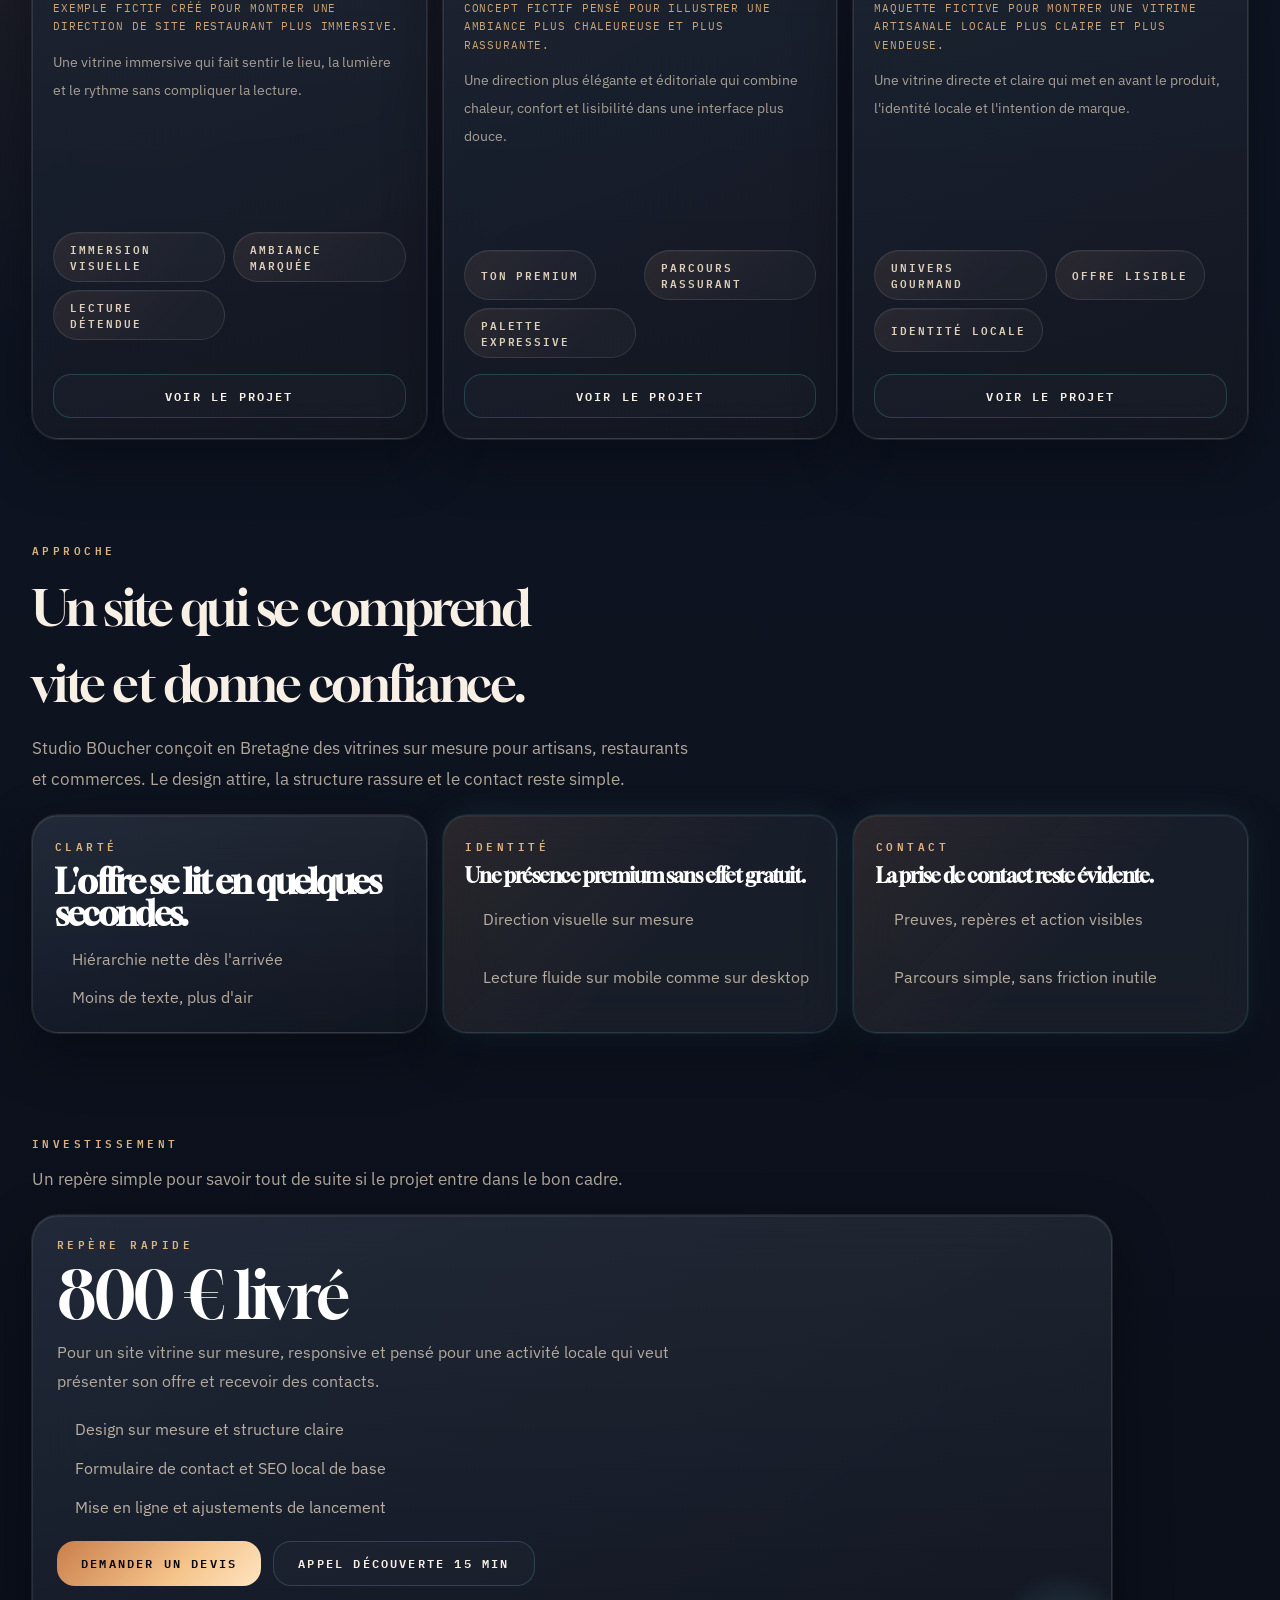
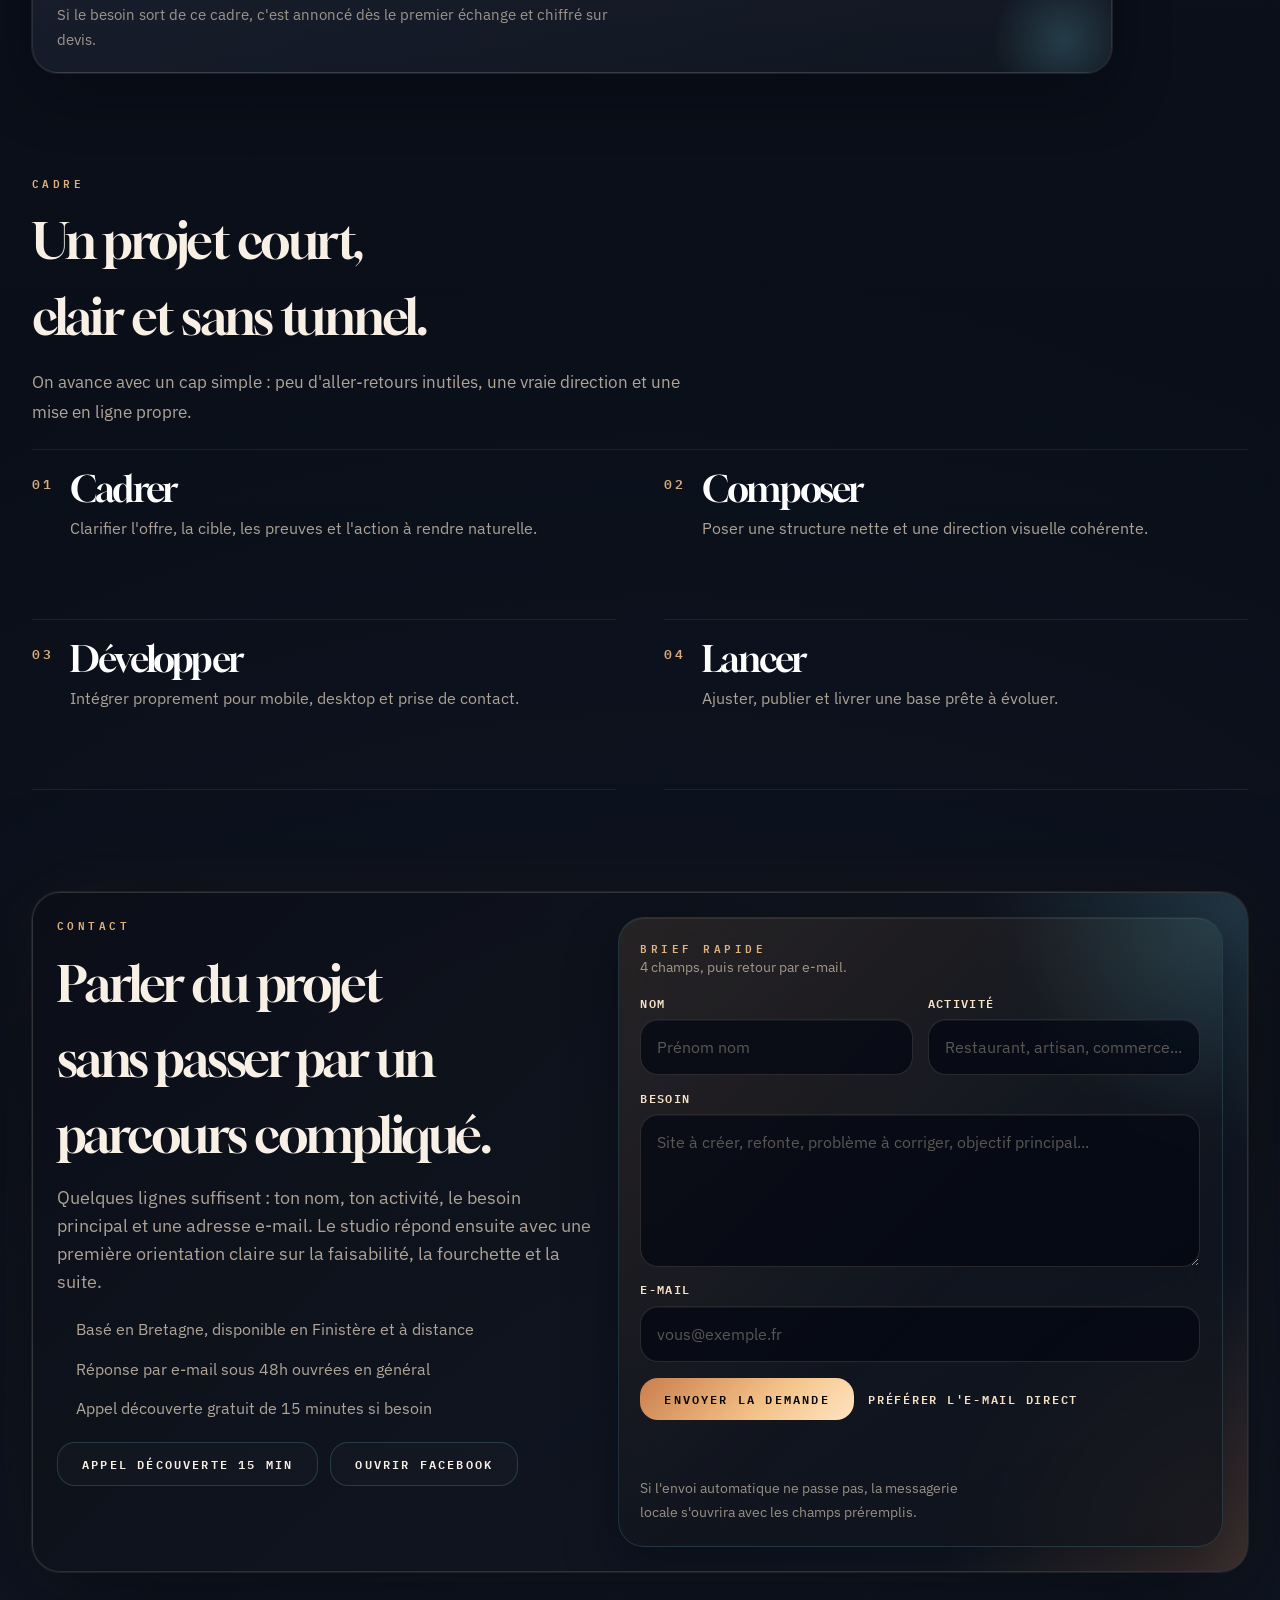
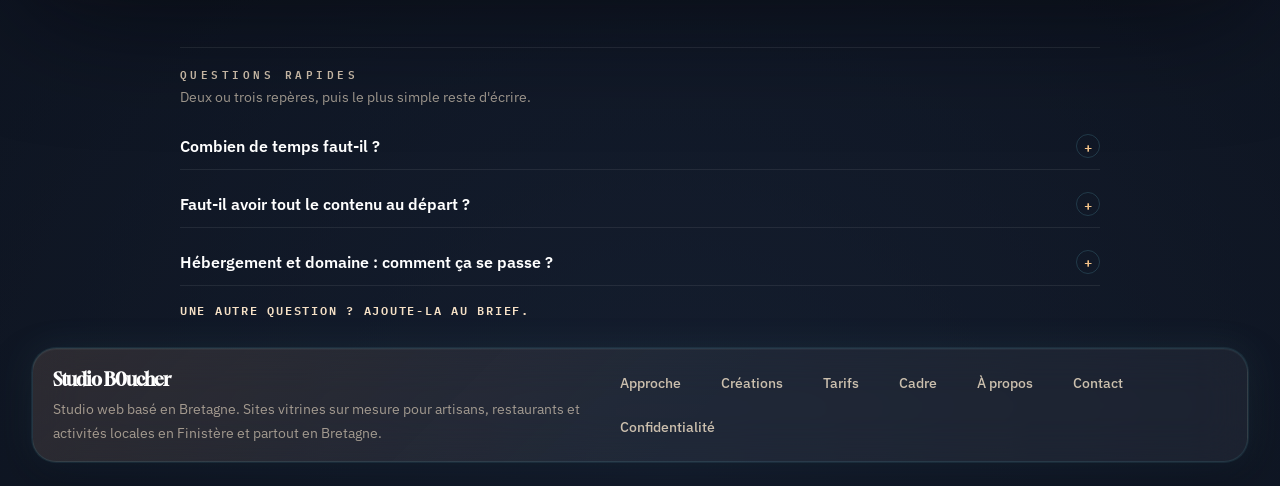
==== commit 105ad446: "Recentre et allège le hero" ====
--- a/index.html
+++ b/index.html
@@ -35,10 +35,9 @@
     <link rel="preconnect" href="https://fonts.googleapis.com">
     <link rel="preconnect" href="https://fonts.gstatic.com" crossorigin>
     <link
-      href="https://fonts.googleapis.com/css2?family=Gloock&family=IBM+Plex+Mono:wght@400;500;600;700&family=IBM+Plex+Sans:wght@400;500;600;700&display=swap"
+      href="https://fonts.googleapis.com/css2?family=Gloock&family=IBM+Plex+Mono:wght@400;500;600;700&family=IBM+Plex+Sans:wght@400;500;600;700&family=Playfair+Display:wght@600;700&display=swap"
       rel="stylesheet"
     >
-    <link rel="preload" as="image" href="assets/hero-illustration.svg" type="image/svg+xml">
     <link rel="stylesheet" href="assets/index.css">
     <script type="application/ld+json">
       {
@@ -115,100 +114,29 @@
             <a class="metal-button focus-ring hidden md:inline-flex" href="#contact">D&eacute;marrer</a>
           </header>
 
-          <div class="relative z-10 grid gap-5 px-4 py-5 sm:px-6 lg:grid-cols-[1.04fr_minmax(360px,0.96fr)] lg:gap-6 lg:px-7 lg:py-6">
-            <div class="reveal stagger-1">
+          <div class="relative z-10 px-4 py-5 sm:px-6 lg:px-7 lg:py-6">
+            <div class="reveal stagger-1 hero-copy">
               <p class="compact-label">Studio web ind&eacute;pendant bas&eacute; en Bretagne</p>
-              <h1 class="mt-3 max-w-[10.4ch] font-display text-[2.8rem] font-semibold leading-[0.92] tracking-[-0.06em] text-white sm:text-[4.4rem] lg:text-[5.4rem]">
+              <h1 class="hero-title mt-3 text-white">
                 Des vitrines num&eacute;riques qui donnent envie d'entrer.
               </h1>
-              <p class="mt-5 max-w-2xl text-base leading-8 text-cyber-200/[0.88] sm:text-lg">
+              <p class="hero-lead mt-5 text-base leading-8 text-cyber-200/[0.88] sm:text-lg">
                 Je con&ccedil;ois des sites vitrines sur mesure pour les artisans,
                 restaurants et commerces qui se choisissent avec les yeux, l'ambiance
                 et la confiance. L'objectif reste simple : expliquer l'offre
                 rapidement, rassurer et donner envie de prendre contact.
               </p>
 
-              <div class="mt-5 flex flex-wrap gap-2">
+              <div class="hero-pills mt-5">
                 <span class="pill px-4 text-xs">Site vitrine livr&eacute; : 800 &euro;</span>
                 <span class="pill px-4 text-xs">Finist&egrave;re et Bretagne</span>
                 <span class="pill px-4 text-xs">R&eacute;ponse sous 48h ouvr&eacute;es</span>
                 <span class="pill px-4 text-xs">Artisans, restaurants, commerces</span>
               </div>
 
-              <div class="mt-6 flex flex-wrap items-center gap-3">
+              <div class="hero-actions mt-6">
                 <a class="metal-button scan-hover focus-ring" href="#creations">Voir les projets</a>
                 <a class="outline-button scan-hover focus-ring" href="#contact">Parler du projet</a>
-              </div>
-            </div>
-
-            <div class="reveal stagger-2 lg:mt-8">
-              <div class="panel-metal relative isolate overflow-hidden rounded-[32px] border border-cyber-300/[0.15] bg-[linear-gradient(155deg,rgba(25,19,21,0.96),rgba(15,21,33,0.92)_48%,rgba(9,11,18,0.98))] px-4 py-4 shadow-[0_34px_90px_rgba(2,8,24,0.54),0_0_0_1px_rgba(125,232,255,0.08),inset_0_1px_0_rgba(255,255,255,0.08)] sm:px-5">
-                <div class="absolute inset-0 bg-[radial-gradient(circle_at_top_right,rgba(125,232,255,0.22),transparent_28%),radial-gradient(circle_at_18%_24%,rgba(202,126,76,0.2),transparent_30%),linear-gradient(180deg,rgba(255,255,255,0.06),rgba(255,255,255,0.02))]"></div>
-                <div class="absolute inset-[1px] rounded-[31px] border border-white/[0.06]" aria-hidden="true"></div>
-                <div class="absolute -left-10 top-20 h-36 w-24 rotate-[18deg] bg-cyber-400/[0.10] blur-[46px]" aria-hidden="true"></div>
-                <div class="absolute -right-6 top-[-2rem] h-40 w-40 rounded-full bg-signal-400/[0.16] blur-[68px]" aria-hidden="true"></div>
-                <div class="absolute bottom-[-4rem] right-[-1rem] h-52 w-40 rounded-full bg-cyber-500/[0.20] blur-[72px]" aria-hidden="true"></div>
-                <div class="absolute right-5 top-5 h-20 w-20 rounded-full border border-white/[0.10] bg-white/[0.03] blur-[0.2px]" aria-hidden="true"></div>
-
-                <div class="relative z-10">
-                  <div class="flex items-center justify-between gap-3">
-                    <span class="inline-flex rounded-full border border-cyber-300/[0.20] bg-white/[0.05] px-3 py-1 text-[0.68rem] font-semibold uppercase tracking-[0.28em] text-cyber-300 shadow-[0_0_24px_rgba(103,232,249,0.08)]">
-                      Studio sur mesure
-                    </span>
-                    <span class="hidden rounded-full border border-cyber-300/[0.20] bg-cyber-400/[0.10] px-3 py-1 text-[0.62rem] font-semibold uppercase tracking-[0.24em] text-cyber-100/[0.92] shadow-[0_0_22px_rgba(103,232,249,0.16)] sm:inline-flex">
-                      Bretagne / Finist&egrave;re
-                    </span>
-                  </div>
-
-                  <div class="relative mt-4 overflow-hidden rounded-[26px] border border-cyber-300/[0.16] bg-[radial-gradient(circle_at_50%_0%,rgba(103,232,249,0.22),transparent_36%),linear-gradient(145deg,rgba(255,255,255,0.06),rgba(255,255,255,0.02))] px-4 py-5 shadow-[inset_0_1px_0_rgba(255,255,255,0.08),0_20px_44px_rgba(4,8,22,0.26)]">
-                    <div class="absolute inset-x-10 top-0 h-px bg-gradient-to-r from-transparent via-cyber-300/[0.65] to-transparent" aria-hidden="true"></div>
-                    <div class="absolute left-4 top-5 h-16 w-16 rounded-full border border-cyber-300/10 bg-cyber-400/[0.08] blur-[0.5px]" aria-hidden="true"></div>
-                    <div class="absolute right-4 top-4 hidden flex-wrap justify-end gap-2 sm:flex" aria-hidden="true">
-                      <span class="rounded-full border border-white/[0.10] bg-night-900/[0.75] px-3 py-1 text-[0.62rem] font-semibold uppercase tracking-[0.22em] text-cyber-100">
-                        3 exemples de direction
-                      </span>
-                      <span class="rounded-full border border-cyber-300/[0.15] bg-cyber-500/[0.12] px-3 py-1 text-[0.62rem] font-semibold uppercase tracking-[0.22em] text-cyber-200">
-                        Mobile d'abord
-                      </span>
-                    </div>
-
-                    <img
-                      class="relative mx-auto w-full max-w-[320px] drop-shadow-[0_26px_54px_rgba(0,0,0,0.42)]"
-                      src="assets/hero-illustration.svg"
-                      width="760"
-                      height="620"
-                      decoding="async"
-                      fetchpriority="high"
-                      alt="Illustration d'un bureau cr&eacute;atif avec ordinateur portable, carnet, t&eacute;l&eacute;phone et &eacute;l&eacute;ments de design."
-                    >
-                  </div>
-
-                  <div class="mt-4 grid gap-3">
-                    <article class="scan-hover relative overflow-hidden rounded-[22px] border border-white/[0.10] bg-[linear-gradient(135deg,rgba(255,255,255,0.07),rgba(255,255,255,0.03))] px-4 py-3.5 shadow-[inset_0_1px_0_rgba(255,255,255,0.07),0_16px_36px_rgba(3,8,24,0.2)]">
-                      <div class="absolute inset-y-3 left-0 w-[3px] rounded-full bg-gradient-to-b from-cyber-400 via-cyber-300 to-transparent" aria-hidden="true"></div>
-                      <p class="compact-label pl-4">Pour qui</p>
-                      <p class="mt-1 pl-4 text-sm font-semibold leading-snug text-white sm:text-base">
-                        Artisans, restaurants et commerces qui veulent une pr&eacute;sence claire
-                      </p>
-                    </article>
-
-                    <article class="scan-hover relative overflow-hidden rounded-[22px] border border-cyber-300/[0.20] bg-[linear-gradient(135deg,rgba(103,232,249,0.12),rgba(255,255,255,0.04))] px-4 py-3.5 shadow-[0_18px_40px_rgba(44,107,255,0.18),inset_0_1px_0_rgba(255,255,255,0.08)]">
-                      <div class="absolute inset-y-3 left-0 w-[3px] rounded-full bg-gradient-to-b from-cyber-300 via-white/70 to-transparent" aria-hidden="true"></div>
-                      <p class="compact-label pl-4">Promesse</p>
-                      <p class="mt-1 pl-4 text-sm font-semibold leading-snug text-white sm:text-base">
-                        Donner confiance avant m&ecirc;me le premier appel
-                      </p>
-                    </article>
-
-                    <article class="scan-hover relative overflow-hidden rounded-[22px] border border-white/[0.10] bg-[linear-gradient(135deg,rgba(255,255,255,0.06),rgba(255,255,255,0.025))] px-4 py-3.5 shadow-[inset_0_1px_0_rgba(255,255,255,0.07),0_16px_36px_rgba(3,8,24,0.2)]">
-                      <div class="absolute inset-y-3 left-0 w-[3px] rounded-full bg-gradient-to-b from-cyber-500 via-cyber-300 to-transparent" aria-hidden="true"></div>
-                      <p class="compact-label pl-4">Objectif</p>
-                      <p class="mt-1 pl-4 text-sm font-semibold leading-snug text-white sm:text-base">
-                        Un site qui dit l'essentiel en moins de dix secondes
-                      </p>
-                    </article>
-                  </div>
-                </div>
               </div>
             </div>
           </div>
@@ -437,7 +365,6 @@
       <section class="mx-auto mt-8 max-w-[1320px]" id="investissement">
         <div class="reveal stagger-1 max-w-3xl section-intro">
           <p class="compact-label">Investissement</p>
-          <h2 class="section-title mt-3">800 &euro; pour une base claire et pr&ecirc;te &agrave; lancer.</h2>
           <p class="section-lead mt-3">
             Un rep&egrave;re simple pour savoir tout de suite si le projet entre dans le
             bon cadre.
@@ -457,17 +384,6 @@
               <li>Design sur mesure et structure claire</li>
               <li>Formulaire de contact et SEO local de base</li>
               <li>Mise en ligne et ajustements de lancement</li>
-            </ul>
-
-            <ul class="pricing-meta-list mt-5" aria-label="Précisions sur le cadre">
-              <li>
-                <span class="pricing-meta-label">Pour qui</span>
-                <span>Artisans, commer&ccedil;ants, restaurants et maisons qui veulent une pr&eacute;sence claire en Bretagne.</span>
-              </li>
-              <li>
-                <span class="pricing-meta-label">Hors cadre</span>
-                <span>Plus de pages, plus de contenu ou un accompagnement plus large : chiffrage &agrave; part, sans surprise.</span>
-              </li>
             </ul>
 
             <div class="mt-5 flex flex-wrap gap-3">
--- a/assets/index.css
+++ b/assets/index.css
@@ -5,21 +5,24 @@
 .section-lead,.section-copy{color:rgb(var(--cyber-200)/.78);line-height:1.82}
 .section-lead{max-width:42rem;font-size:clamp(1.02rem,1.3vw,1.12rem)}
 .section-copy{font-size:1rem}
+.hero-copy{max-width:72rem;margin:0 auto;display:grid;justify-items:center;text-align:center}
+.hero-title{font-family:"Playfair Display",Georgia,serif;font-size:clamp(2.7rem,9vw,5.15rem);font-weight:700;line-height:.9;letter-spacing:-.045em;text-wrap:balance;text-shadow:0 10px 30px rgba(2,4,10,.16)}
+.hero-title{max-width:11ch}
+.hero-lead{max-width:58rem;margin-left:auto;margin-right:auto}
+.hero-pills{display:flex;flex-wrap:wrap;gap:.5rem;justify-content:center}
+.hero-actions{display:flex;flex-wrap:wrap;align-items:center;justify-content:center;gap:.75rem}
 .info-grid{display:grid;gap:1rem}
 .feature-card{display:grid;grid-template-rows:auto auto 1fr;padding:1.35rem}
 .feature-bullets{display:grid;gap:.7rem;margin-top:1rem;padding-left:1.1rem}
 .feature-bullets li{color:rgb(var(--cyber-200)/.8);line-height:1.65}
 .feature-bullets li::marker{color:rgb(var(--cyber-400))}
-.pricing-layout{display:grid;gap:1.25rem;max-width:980px}
+.pricing-layout{display:grid;gap:1.25rem;max-width:1080px;width:100%}
 .pricing-intro{position:relative;overflow:hidden}
 .pricing-intro:after{content:"";position:absolute;right:-2rem;bottom:-3rem;width:10rem;height:10rem;border-radius:9999px;background:radial-gradient(circle,rgb(var(--signal-400)/.18),transparent 62%);pointer-events:none}
 .pricing-highlight{font-family:Gloock,Times New Roman,serif;font-size:clamp(2.4rem,5vw,4rem);line-height:.95;letter-spacing:-.05em;color:#fff}
 .pricing-list{display:grid;gap:.75rem;padding-left:1.15rem}
 .pricing-list li{color:rgb(var(--cyber-200)/.82);line-height:1.7}
 .pricing-list li::marker{color:rgb(var(--cyber-400))}
-.pricing-meta-list{display:grid;gap:.85rem;padding-top:1rem;border-top:1px solid hsla(0,0%,100%,.08)}
-.pricing-meta-list li{display:grid;gap:.35rem;color:rgb(var(--cyber-200)/.76);line-height:1.68}
-.pricing-meta-label{font-family:IBM Plex Mono,ui-monospace,SFMono-Regular,monospace;font-size:.68rem;font-weight:600;letter-spacing:.22em;text-transform:uppercase;color:rgb(var(--cyber-400)/.88)}
 .pricing-note{margin-top:1rem;max-width:36rem;font-size:.95rem;line-height:1.65;color:rgb(var(--cyber-200)/.68)}
 .process-list{display:grid;gap:0;margin-top:.5rem;padding:0;border-top:1px solid hsla(0,0%,100%,.08)}
 .process-step{display:grid;grid-template-columns:auto minmax(0,1fr);gap:1rem;align-items:start;padding:1.25rem 0;border-bottom:1px solid hsla(0,0%,100%,.08)}
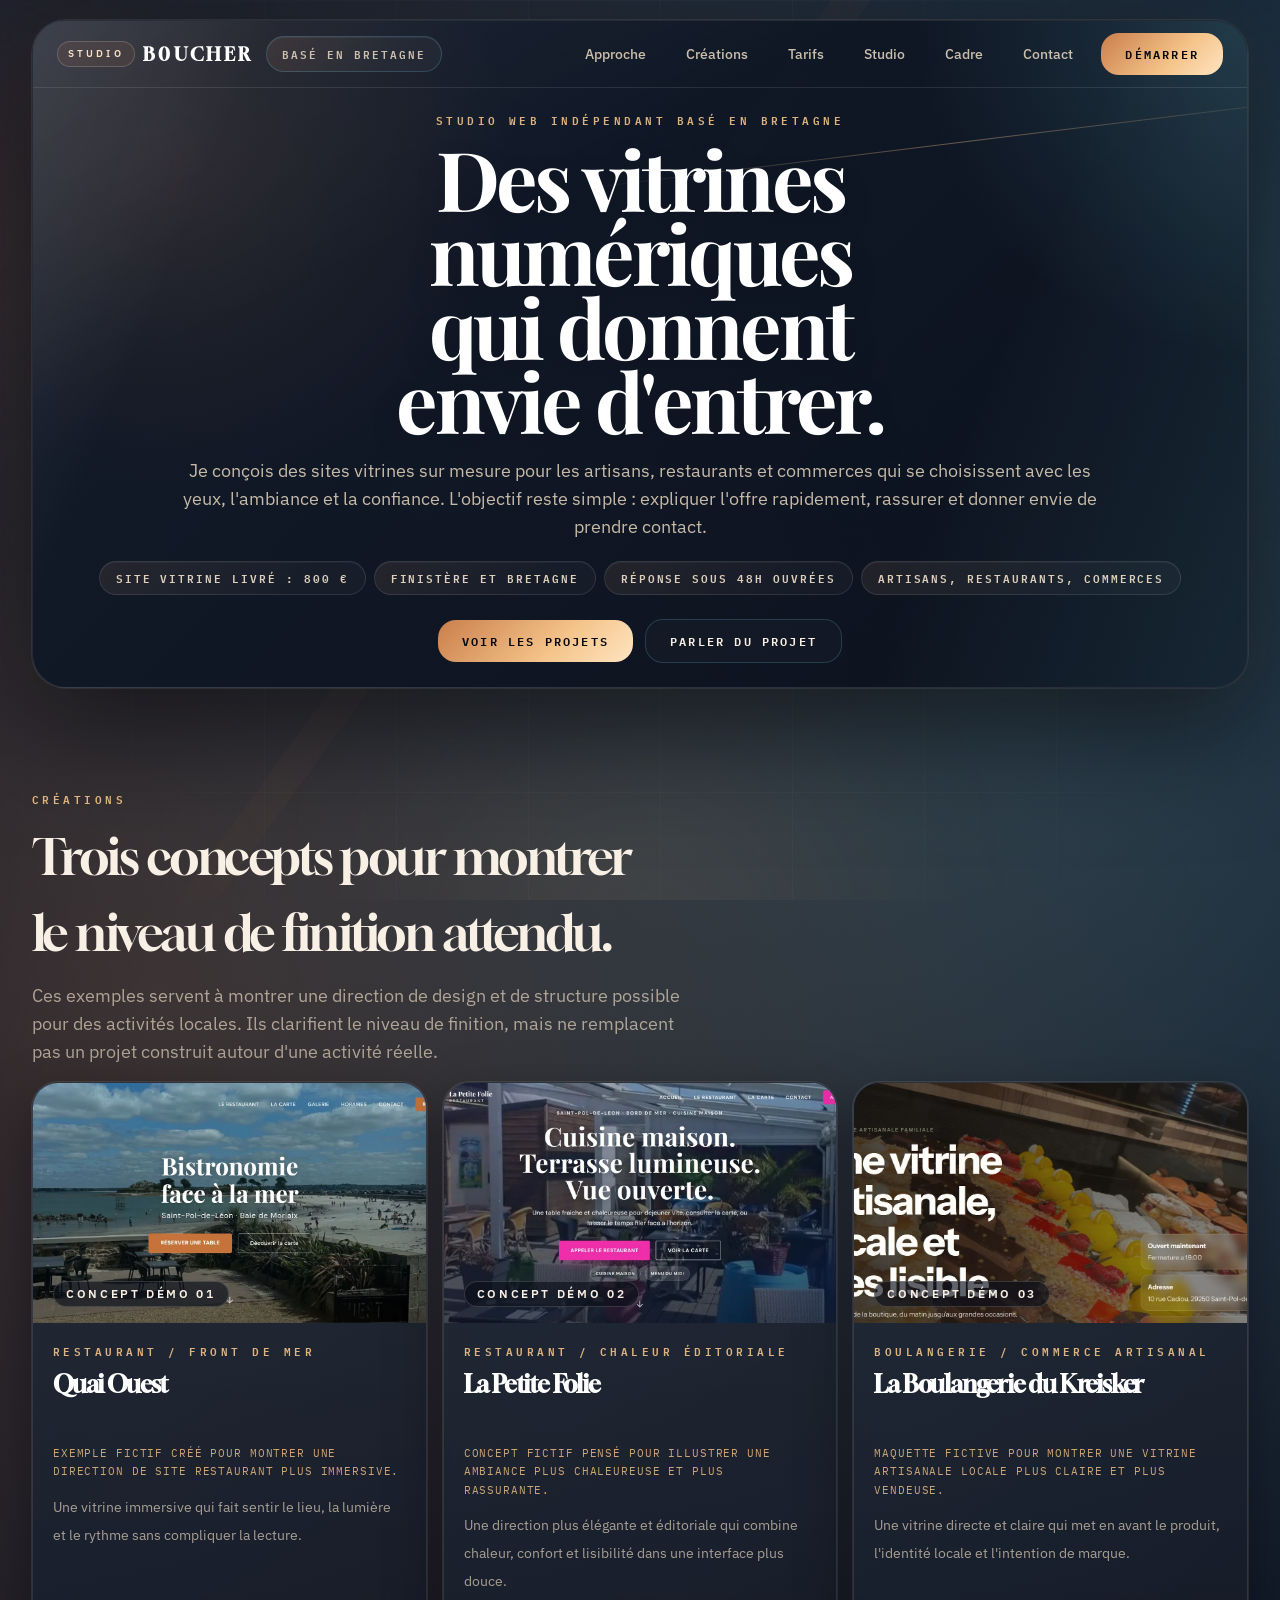
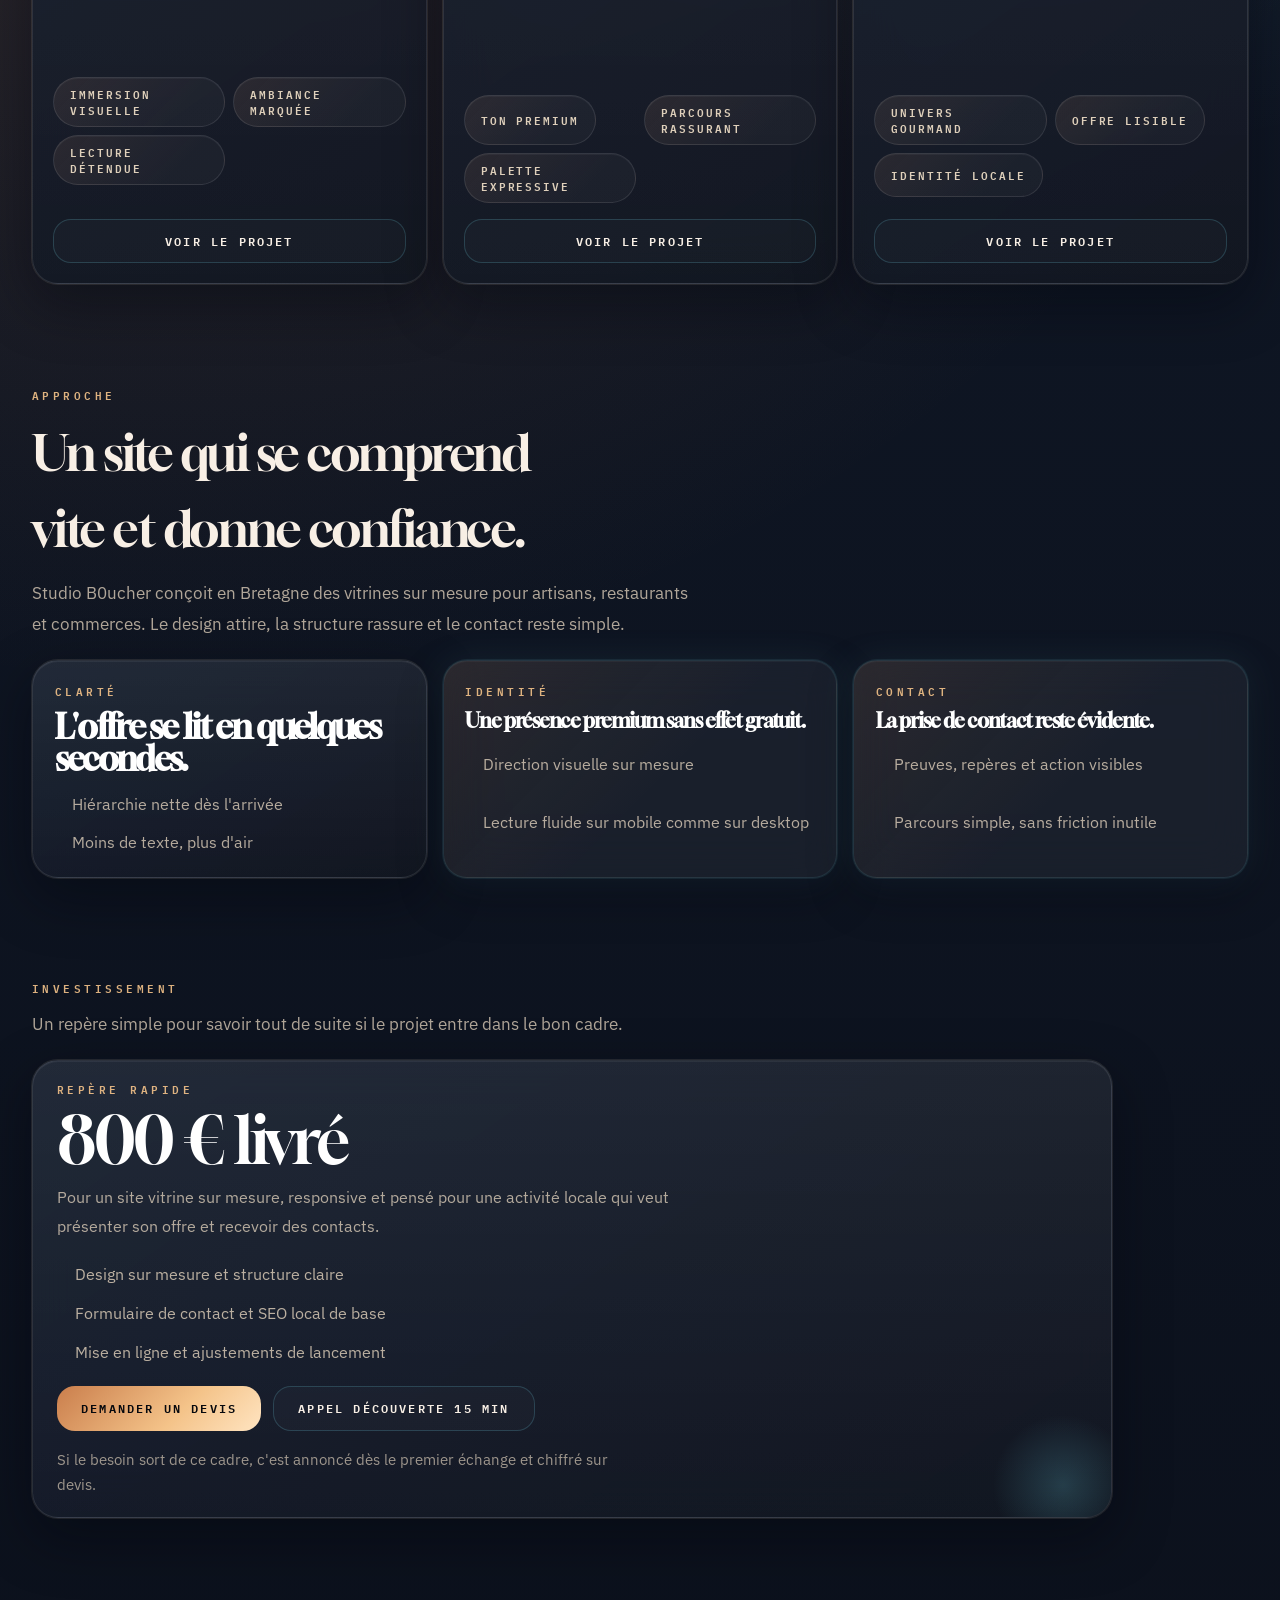
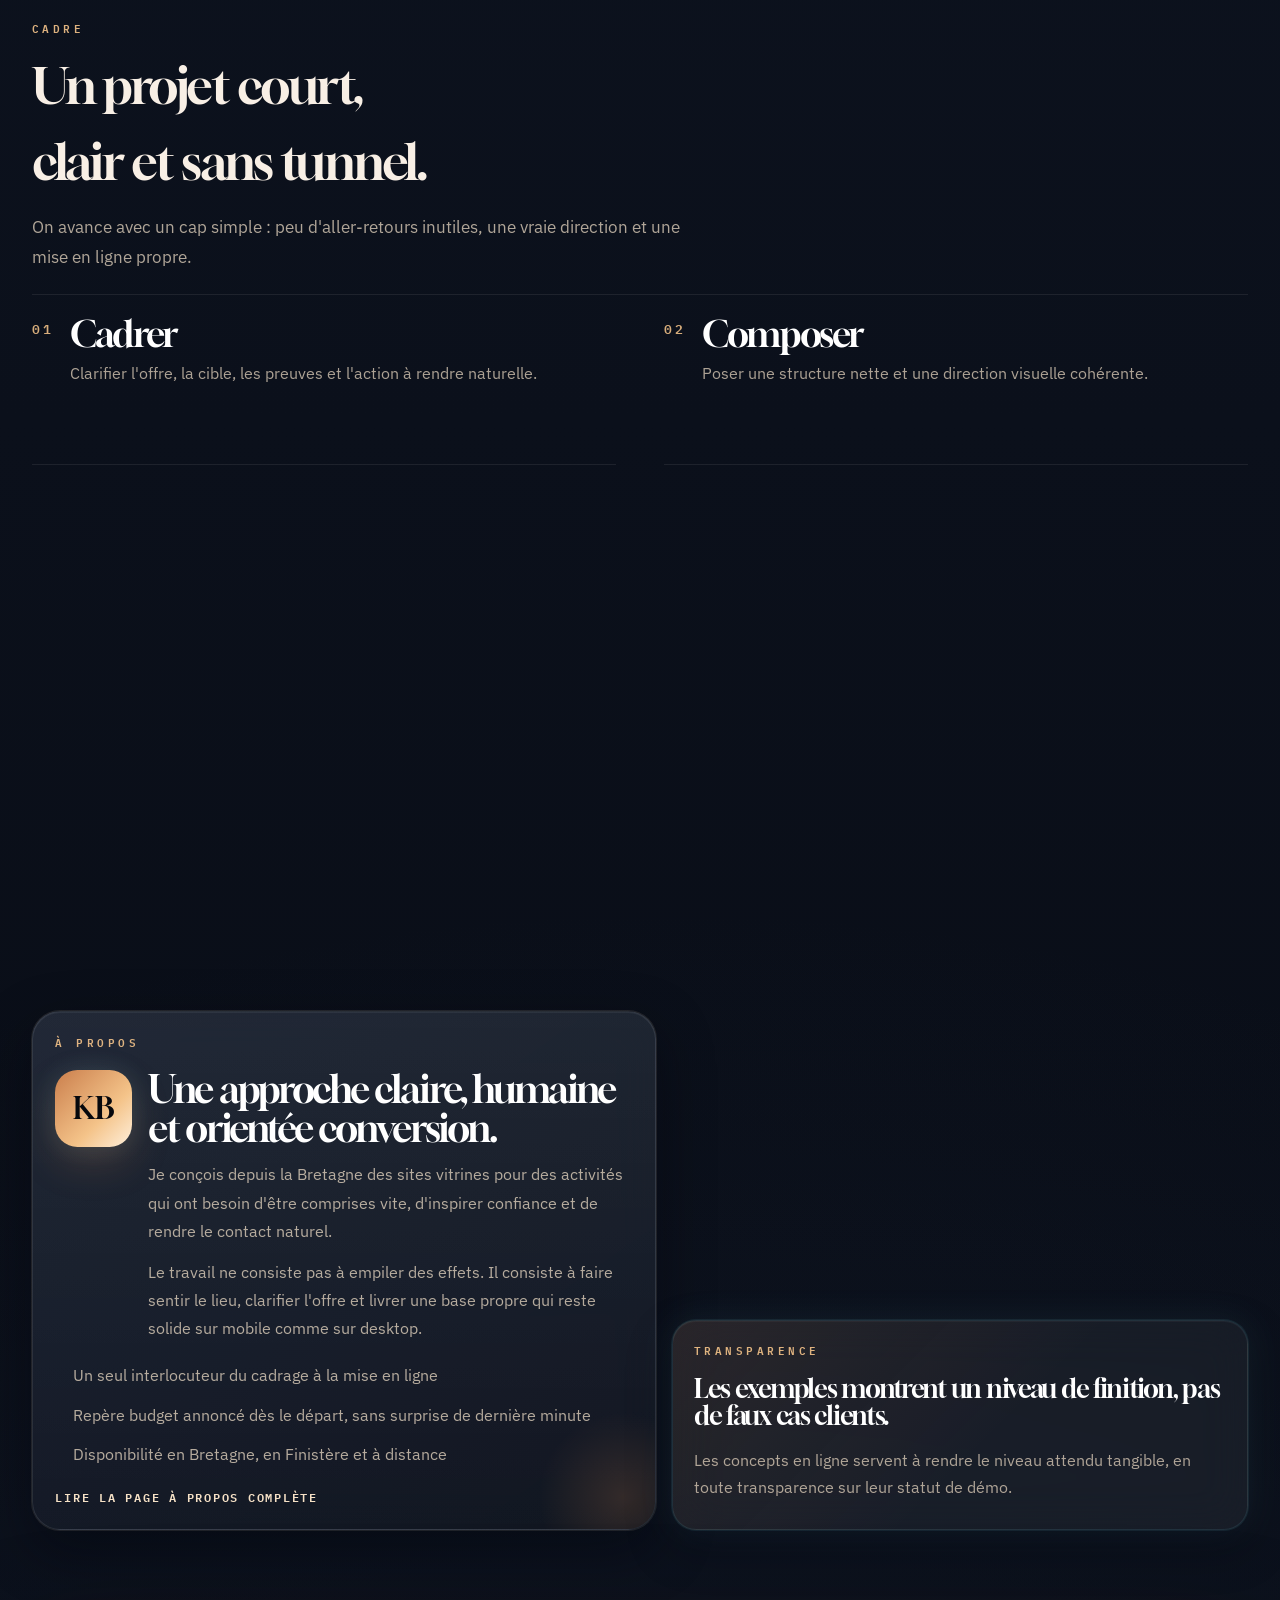
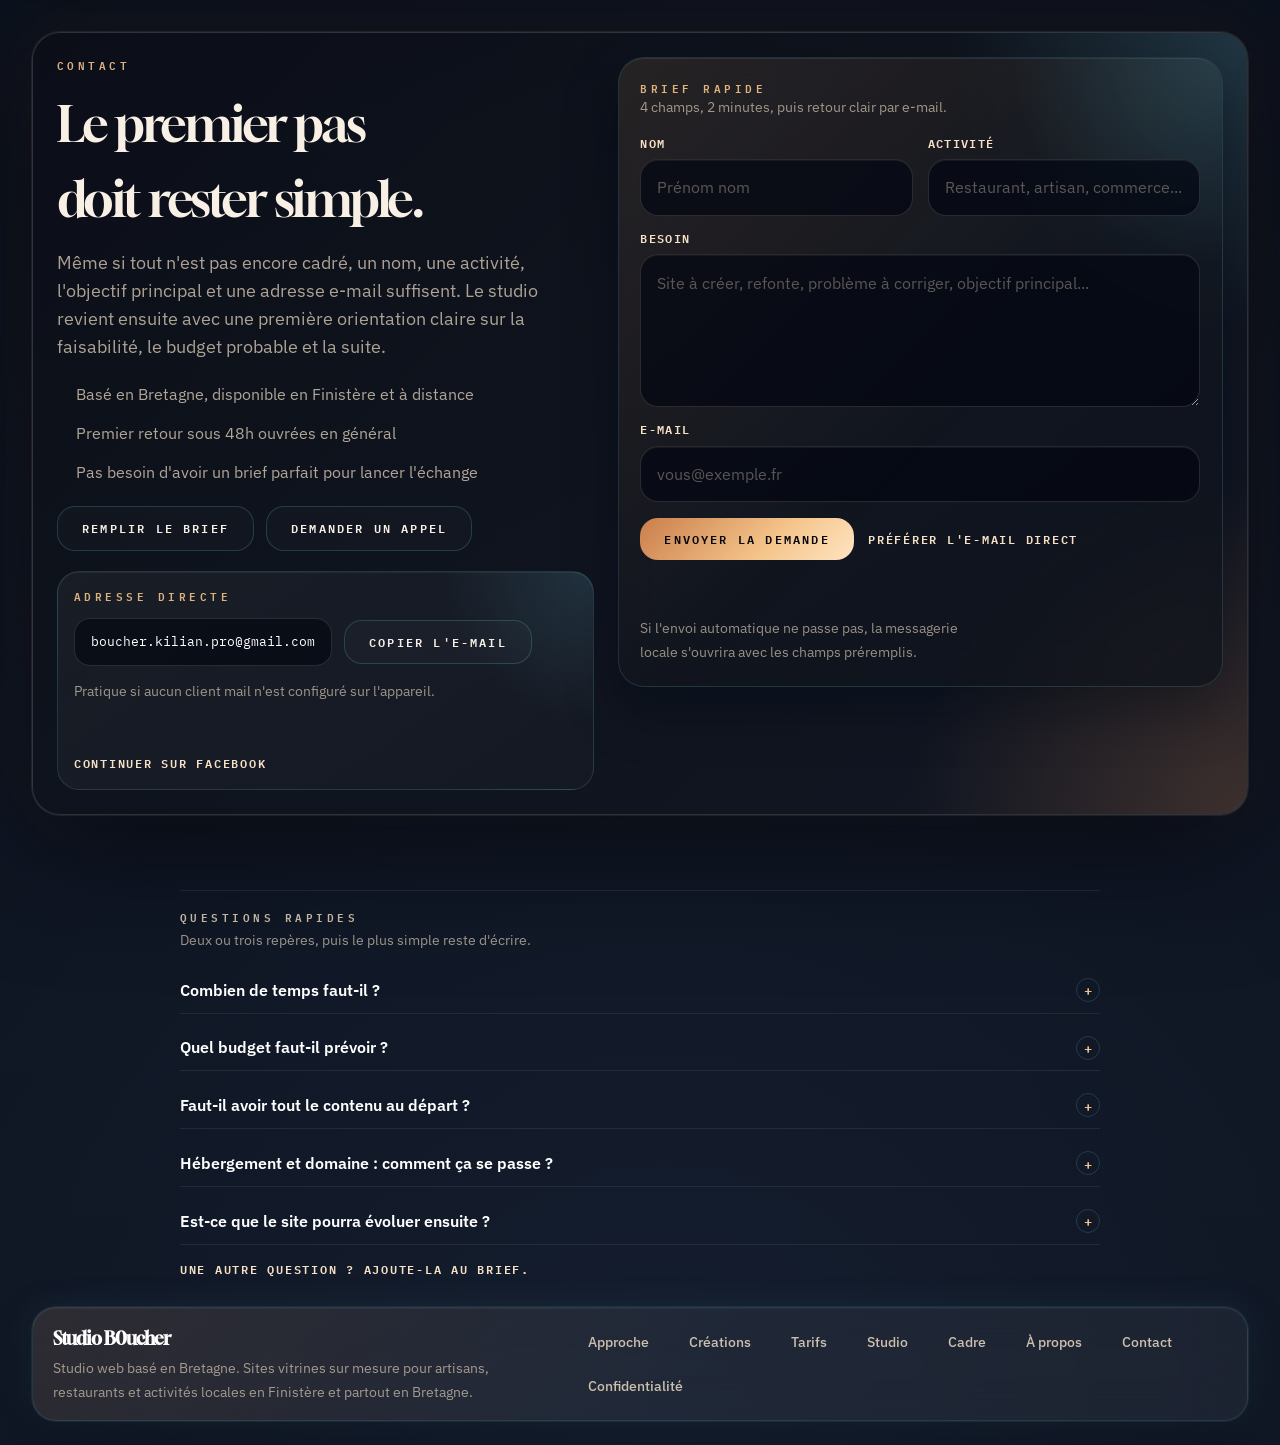
==== commit 4eb4b972: "Improve landing page reassurance and contact flow" ====
--- a/index.html
+++ b/index.html
@@ -107,6 +107,7 @@
               <a class="rounded-full px-4 py-2 text-sm font-medium text-cyber-200/[0.90] transition hover:bg-white/[0.04] hover:text-white focus-ring" href="#approche">Approche</a>
               <a class="rounded-full px-4 py-2 text-sm font-medium text-cyber-200/[0.90] transition hover:bg-white/[0.04] hover:text-white focus-ring" href="#creations">Cr&eacute;ations</a>
               <a class="rounded-full px-4 py-2 text-sm font-medium text-cyber-200/[0.90] transition hover:bg-white/[0.04] hover:text-white focus-ring" href="#investissement">Tarifs</a>
+              <a class="rounded-full px-4 py-2 text-sm font-medium text-cyber-200/[0.90] transition hover:bg-white/[0.04] hover:text-white focus-ring" href="#studio">Studio</a>
               <a class="rounded-full px-4 py-2 text-sm font-medium text-cyber-200/[0.90] transition hover:bg-white/[0.04] hover:text-white focus-ring" href="#cadre">Cadre</a>
               <a class="rounded-full px-4 py-2 text-sm font-medium text-cyber-200/[0.90] transition hover:bg-white/[0.04] hover:text-white focus-ring" href="#contact">Contact</a>
             </nav>
@@ -141,24 +142,6 @@
             </div>
           </div>
 
-          <div class="relative z-10 grid gap-px border-t border-white/[0.10] bg-white/10 sm:grid-cols-2 xl:grid-cols-4">
-            <article class="stat-card">
-              <p class="font-display text-[2.15rem] font-semibold tracking-[-0.06em] text-white sm:text-[2.5rem]">3</p>
-              <p class="mt-1 text-sm leading-6 text-cyber-200/[0.72]">concepts d&eacute;j&agrave; en ligne pour montrer des ambiances r&eacute;elles</p>
-            </article>
-            <article class="stat-card">
-              <p class="font-display text-[2.15rem] font-semibold tracking-[-0.06em] text-white sm:text-[2.5rem]">1 cap</p>
-              <p class="mt-1 text-sm leading-6 text-cyber-200/[0.72]">clarifier, rassurer et rendre le contact &eacute;vident</p>
-            </article>
-            <article class="stat-card">
-              <p class="font-display text-[2.15rem] font-semibold tracking-[-0.06em] text-white sm:text-[2.5rem]">100 %</p>
-              <p class="mt-1 text-sm leading-6 text-cyber-200/[0.72]">responsive, lisible et pens&eacute; mobile d'abord</p>
-            </article>
-            <article class="stat-card">
-              <p class="font-display text-[2.15rem] font-semibold tracking-[-0.06em] text-white sm:text-[2.5rem]">sur mesure</p>
-              <p class="mt-1 text-sm leading-6 text-cyber-200/[0.72]">pas de th&egrave;me plaqu&eacute; sur une activit&eacute; qui m&eacute;rite mieux</p>
-            </article>
-          </div>
         </div>
       </section>
 
@@ -444,6 +427,76 @@
         </ol>
       </section>
 
+      <section class="mx-auto mt-8 max-w-[1320px]" id="studio">
+        <div class="reveal stagger-1 max-w-3xl section-intro">
+          <p class="compact-label">Studio</p>
+          <h2 class="section-title mt-3">Un studio ind&eacute;pendant, un seul interlocuteur, un vrai ancrage local.</h2>
+          <p class="section-lead mt-3">
+            Ici, pas d'agence opaque ni de relais multiples : tu &eacute;changes directement
+            avec la personne qui cadre, con&ccedil;oit et int&egrave;gre le site.
+          </p>
+        </div>
+
+        <div class="trust-layout">
+          <article class="reveal stagger-2 panel-metal about-panel rounded-[28px]">
+            <p class="compact-label">&Agrave; propos</p>
+            <div class="about-header">
+              <div class="about-mark" aria-hidden="true">KB</div>
+              <div class="about-copy">
+                <h3 class="about-title">Une approche claire, humaine et orient&eacute;e conversion.</h3>
+                <p>
+                  Je con&ccedil;ois depuis la Bretagne des sites vitrines pour des activit&eacute;s
+                  qui ont besoin d'&ecirc;tre comprises vite, d'inspirer confiance et de rendre
+                  le contact naturel.
+                </p>
+                <p>
+                  Le travail ne consiste pas &agrave; empiler des effets. Il consiste &agrave; faire
+                  sentir le lieu, clarifier l'offre et livrer une base propre qui reste
+                  solide sur mobile comme sur desktop.
+                </p>
+              </div>
+            </div>
+
+            <ul class="trust-points">
+              <li>Un seul interlocuteur du cadrage &agrave; la mise en ligne</li>
+              <li>Rep&egrave;re budget annonc&eacute; d&egrave;s le d&eacute;part, sans surprise de derni&egrave;re minute</li>
+              <li>Disponibilit&eacute; en Bretagne, en Finist&egrave;re et &agrave; distance</li>
+            </ul>
+
+            <a class="text-link focus-ring" href="./a-propos.html">Lire la page &agrave; propos compl&egrave;te</a>
+          </article>
+
+          <div class="trust-grid">
+            <article class="reveal stagger-3 panel-glass trust-card rounded-[24px] scan-hover">
+              <p class="compact-label">Cadence claire</p>
+              <h3 class="trust-title">Un premier retour rapide, puis un projet court.</h3>
+              <p class="trust-copy">
+                Premier retour sous 48h ouvr&eacute;es en g&eacute;n&eacute;ral, puis une avance
+                structur&eacute;e avec peu d'allers-retours inutiles.
+              </p>
+            </article>
+
+            <article class="reveal stagger-3 panel-glass trust-card rounded-[24px] scan-hover">
+              <p class="compact-label">Rep&egrave;res concrets</p>
+              <h3 class="trust-title">Le budget, le cadre et la suite sont visibles avant d'&eacute;crire.</h3>
+              <p class="trust-copy">
+                Tarif de d&eacute;part, processus, FAQ et brief rapide sont d&eacute;j&agrave; en
+                place pour &eacute;viter les zones floues.
+              </p>
+            </article>
+
+            <article class="reveal stagger-4 panel-glass trust-card rounded-[24px] scan-hover">
+              <p class="compact-label">Transparence</p>
+              <h3 class="trust-title">Les exemples montrent un niveau de finition, pas de faux cas clients.</h3>
+              <p class="trust-copy">
+                Les concepts en ligne servent &agrave; rendre le niveau attendu tangible, en
+                toute transparence sur leur statut de d&eacute;mo.
+              </p>
+            </article>
+          </div>
+        </div>
+      </section>
+
       <section class="mx-auto mt-8 max-w-[1320px] pb-6" id="contact">
         <div class="reveal stagger-1 relative overflow-hidden rounded-[28px] border border-cyber-300/[0.15] bg-[linear-gradient(135deg,rgba(12,15,24,0.96),rgba(18,24,36,0.92))] px-5 py-6 shadow-shell sm:px-6">
           <div class="absolute inset-y-0 right-0 w-[42%] bg-[radial-gradient(circle_at_top_right,rgba(125,232,255,0.16),transparent_32%),radial-gradient(circle_at_bottom_right,rgba(202,126,76,0.24),transparent_36%)]"></div>
@@ -451,23 +504,45 @@
             <div class="contact-copy">
               <p class="compact-label">Contact</p>
               <h2 class="section-title mt-3 max-w-[14ch]">
-                Parler du projet sans passer par un parcours compliqu&eacute;.
+                Le premier pas doit rester simple.
               </h2>
               <p class="mt-3 max-w-3xl text-base leading-8 text-cyber-200/[0.76] sm:text-lg">
-                Quelques lignes suffisent : ton nom, ton activit&eacute;, le besoin principal
-                et une adresse e-mail. Le studio r&eacute;pond ensuite avec une premi&egrave;re
-                orientation claire sur la faisabilit&eacute;, la fourchette et la suite.
+                M&ecirc;me si tout n'est pas encore cadr&eacute;, un nom, une activit&eacute;, l'objectif
+                principal et une adresse e-mail suffisent. Le studio revient ensuite avec
+                une premi&egrave;re orientation claire sur la faisabilit&eacute;, le budget probable
+                et la suite.
               </p>
 
               <ul class="contact-points mt-5">
                 <li>Bas&eacute; en Bretagne, disponible en Finist&egrave;re et &agrave; distance</li>
-                <li>R&eacute;ponse par e-mail sous 48h ouvr&eacute;es en g&eacute;n&eacute;ral</li>
-                <li>Appel d&eacute;couverte gratuit de 15 minutes si besoin</li>
+                <li>Premier retour sous 48h ouvr&eacute;es en g&eacute;n&eacute;ral</li>
+                <li>Pas besoin d'avoir un brief parfait pour lancer l'&eacute;change</li>
               </ul>
 
               <div class="mt-5 flex flex-wrap gap-3">
-                <a class="outline-button focus-ring" href="mailto:boucher.kilian.pro@gmail.com?subject=Appel%20d%C3%A9couverte%2015%20min">Appel d&eacute;couverte 15 min</a>
-                <a class="outline-button focus-ring" href="https://www.facebook.com/b0uch3rmx" target="_blank" rel="noreferrer">Ouvrir Facebook</a>
+                <a class="outline-button focus-ring" href="#contact-form">Remplir le brief</a>
+                <a class="outline-button focus-ring" href="mailto:boucher.kilian.pro@gmail.com?subject=Appel%20d%C3%A9couverte%2015%20min">Demander un appel</a>
+              </div>
+
+              <div class="contact-direct-card">
+                <p class="compact-label">Adresse directe</p>
+                <div class="contact-direct-row">
+                  <span class="contact-email-chip" id="contact-direct-email">boucher.kilian.pro@gmail.com</span>
+                  <button
+                    class="outline-button focus-ring contact-copy-button"
+                    type="button"
+                    data-copy-email
+                    data-copy-value="boucher.kilian.pro@gmail.com"
+                    aria-describedby="contact-copy-status"
+                  >
+                    Copier l'e-mail
+                  </button>
+                </div>
+                <p class="contact-form-note">
+                  Pratique si aucun client mail n'est configur&eacute; sur l'appareil.
+                </p>
+                <p class="form-status contact-copy-status" id="contact-copy-status" data-copy-status role="status" aria-live="polite"></p>
+                <a class="text-link focus-ring" href="https://www.facebook.com/b0uch3rmx" target="_blank" rel="noreferrer">Continuer sur Facebook</a>
               </div>
             </div>
 
@@ -489,7 +564,7 @@
 
               <div class="contact-form-header">
                 <p class="compact-label">Brief rapide</p>
-                <p class="contact-form-note">4 champs, puis retour par e-mail.</p>
+                <p class="contact-form-note">4 champs, 2 minutes, puis retour clair par e-mail.</p>
               </div>
 
               <div class="contact-form-grid">
@@ -542,6 +617,11 @@
           </details>
 
           <details class="faq-item faq-item-compact">
+            <summary>Quel budget faut-il pr&eacute;voir ?</summary>
+            <p>Le rep&egrave;re de d&eacute;part est de 800 &euro; pour un site vitrine sur mesure. Si le besoin sort du cadre, c'est annonc&eacute; d&egrave;s le premier &eacute;change.</p>
+          </details>
+
+          <details class="faq-item faq-item-compact">
             <summary>Faut-il avoir tout le contenu au d&eacute;part ?</summary>
             <p>Non. Il suffit d'avoir l'activit&eacute;, l'offre principale et quelques rep&egrave;res pour poser une base claire.</p>
           </details>
@@ -549,6 +629,11 @@
           <details class="faq-item faq-item-compact">
             <summary>H&eacute;bergement et domaine : comment &ccedil;a se passe ?</summary>
             <p>Le studio peut conseiller et aider &agrave; la mise en ligne, mais ces frais restent g&eacute;n&eacute;ralement externes.</p>
+          </details>
+
+          <details class="faq-item faq-item-compact">
+            <summary>Est-ce que le site pourra &eacute;voluer ensuite ?</summary>
+            <p>Oui. La base est pens&eacute;e pour rester propre et accueillir ensuite de nouveaux contenus, pages ou ajustements.</p>
           </details>
 
           <a class="text-link focus-ring faq-text-link" href="#contact-form">Une autre question ? Ajoute-la au brief.</a>
@@ -570,6 +655,7 @@
           <a class="rounded-full px-4 py-2 text-sm font-medium text-cyber-200/[0.90] transition hover:bg-white/[0.04] hover:text-white focus-ring" href="#approche">Approche</a>
           <a class="rounded-full px-4 py-2 text-sm font-medium text-cyber-200/[0.90] transition hover:bg-white/[0.04] hover:text-white focus-ring" href="#creations">Cr&eacute;ations</a>
           <a class="rounded-full px-4 py-2 text-sm font-medium text-cyber-200/[0.90] transition hover:bg-white/[0.04] hover:text-white focus-ring" href="#investissement">Tarifs</a>
+          <a class="rounded-full px-4 py-2 text-sm font-medium text-cyber-200/[0.90] transition hover:bg-white/[0.04] hover:text-white focus-ring" href="#studio">Studio</a>
           <a class="rounded-full px-4 py-2 text-sm font-medium text-cyber-200/[0.90] transition hover:bg-white/[0.04] hover:text-white focus-ring" href="#cadre">Cadre</a>
           <a class="rounded-full px-4 py-2 text-sm font-medium text-cyber-200/[0.90] transition hover:bg-white/[0.04] hover:text-white focus-ring" href="./a-propos.html">&Agrave; propos</a>
           <a class="rounded-full px-4 py-2 text-sm font-medium text-cyber-200/[0.90] transition hover:bg-white/[0.04] hover:text-white focus-ring" href="./contact.html">Contact</a>
--- a/assets/index.css
+++ b/assets/index.css
@@ -30,11 +30,31 @@
 .process-body{display:grid;gap:.45rem;max-width:52rem}
 .process-title{margin:0;font-family:Gloock,Times New Roman,serif;font-size:clamp(1.65rem,2.8vw,2.3rem);font-weight:500;letter-spacing:-.05em;line-height:1.02;color:#fff}
 .process-copy{margin:0;color:rgb(var(--cyber-200)/.76);line-height:1.75;font-size:clamp(.98rem,1.15vw,1.08rem)}
+.trust-layout{display:grid;gap:1rem}
+.about-panel{position:relative;display:grid;gap:1.2rem;padding:1.4rem;overflow:hidden}
+.about-panel:before{content:"";position:absolute;inset:auto -4rem -4rem auto;width:12rem;height:12rem;border-radius:9999px;background:radial-gradient(circle,rgb(var(--cyber-500)/.18),transparent 62%);pointer-events:none}
+.about-header{position:relative;z-index:1;display:grid;gap:1rem}
+.about-mark{display:grid;place-items:center;width:4.8rem;height:4.8rem;border-radius:1.4rem;background:linear-gradient(135deg,rgb(var(--cyber-500)),rgb(var(--cyber-400)) 62%,#fff0dc);box-shadow:0 16px 38px rgb(var(--cyber-500)/.22),0 0 26px rgb(var(--signal-400)/.12);font-family:Gloock,Times New Roman,serif;font-size:1.9rem;line-height:1;color:rgb(var(--night-950))}
+.about-copy{display:grid;gap:.75rem;max-width:40rem}
+.about-title{font-family:Gloock,Times New Roman,serif;font-size:clamp(1.8rem,3vw,2.45rem);font-weight:500;letter-spacing:-.05em;line-height:1.02;color:#fff}
+.about-copy p{color:rgb(var(--cyber-200)/.8);line-height:1.78}
+.trust-points{position:relative;z-index:1;display:grid;gap:.75rem;padding-left:1.1rem}
+.trust-points li{color:rgb(var(--cyber-200)/.8);line-height:1.72}
+.trust-points li::marker{color:rgb(var(--cyber-400))}
+.trust-grid{display:grid;gap:1rem}
+.trust-card{display:grid;gap:.65rem;padding:1.3rem;min-height:100%}
+.trust-title{font-family:Gloock,Times New Roman,serif;font-size:clamp(1.35rem,2vw,1.8rem);font-weight:500;letter-spacing:-.05em;line-height:1.08;color:#fff}
+.trust-copy{color:rgb(var(--cyber-200)/.76);line-height:1.72}
 .contact-grid{display:grid;gap:1.5rem}
 .contact-copy{max-width:42rem}
 .contact-points{display:grid;gap:.75rem;padding-left:1.2rem}
 .contact-points li{color:rgb(var(--cyber-200)/.78);line-height:1.7}
 .contact-points li::marker{color:rgb(var(--cyber-400))}
+.contact-direct-card{display:grid;gap:.85rem;margin-top:1.25rem;padding:1rem 1rem 1.05rem;border:1px solid rgb(var(--signal-400)/.14);border-radius:22px;background:radial-gradient(circle at top right,rgb(var(--signal-400)/.12),transparent 26%),linear-gradient(145deg,rgba(255,255,255,.05),rgba(255,255,255,.02));box-shadow:inset 0 1px 0 hsla(0,0%,100%,.06)}
+.contact-direct-row{display:flex;flex-wrap:wrap;gap:.75rem;align-items:center}
+.contact-email-chip{display:inline-flex;align-items:center;min-height:44px;max-width:100%;padding:.85rem 1rem;border:1px solid rgba(246,225,198,.14);border-radius:16px;background:rgba(4,8,18,.66);font-family:IBM Plex Mono,ui-monospace,SFMono-Regular,monospace;font-size:.82rem;line-height:1.5;color:#fff;word-break:break-all}
+.contact-copy-button{min-height:44px}
+.contact-copy-status{min-height:1.2rem}
 .faq-section{position:relative}
 .faq-shell{display:grid;gap:.7rem;max-width:920px;margin:0 auto;padding-top:1.1rem;border-top:1px solid hsla(0,0%,100%,.08)}
 .faq-shell-header{display:grid;gap:.25rem;margin-bottom:.25rem}
@@ -74,5 +94,5 @@
 .cyber-shell:before{background:linear-gradient(112deg,hsla(0,0%,100%,.1),transparent 16%,transparent 74%,rgb(var(--signal-400)/.1)),radial-gradient(circle at top right,rgb(var(--signal-400)/.16),transparent 24%),radial-gradient(circle at 12% 20%,rgb(var(--cyber-500)/.12),transparent 28%)}
 .panel-metal{background:linear-gradient(180deg,hsla(0,0%,100%,.07),hsla(0,0%,100%,.025)),linear-gradient(145deg,rgb(var(--night-800)/.88),rgb(var(--night-900)/.92))}
 .panel-glass{background:linear-gradient(135deg,rgb(var(--cyber-500)/.1),transparent 56%),hsla(0,0%,100%,.05)}
-@media (min-width:640px){.info-grid-3{grid-template-columns:repeat(2,minmax(0,1fr))}}
-@media (min-width:1024px){main#contenu>section.faq-section{margin-top:clamp(2.75rem,4vw,3.5rem)}.info-grid-3{grid-template-columns:repeat(3,minmax(0,1fr))}.pricing-layout{grid-template-columns:minmax(0,1fr)}.process-list{grid-template-columns:repeat(2,minmax(0,1fr));column-gap:3rem;align-items:start}.process-step{padding:1.35rem 0;min-height:170px}.contact-grid{grid-template-columns:minmax(0,.94fr) minmax(340px,1.06fr);align-items:start}.contact-form-grid{grid-template-columns:repeat(2,minmax(0,1fr))}.form-field-full{grid-column:1/-1}}
+@media (min-width:640px){.info-grid-3{grid-template-columns:repeat(2,minmax(0,1fr))}.about-header{grid-template-columns:auto minmax(0,1fr);align-items:start}}
+@media (min-width:1024px){main#contenu>section.faq-section{margin-top:clamp(2.75rem,4vw,3.5rem)}.info-grid-3{grid-template-columns:repeat(3,minmax(0,1fr))}.pricing-layout{grid-template-columns:minmax(0,1fr)}.process-list{grid-template-columns:repeat(2,minmax(0,1fr));column-gap:3rem;align-items:start}.process-step{padding:1.35rem 0;min-height:170px}.trust-layout{grid-template-columns:minmax(0,1.04fr) minmax(0,.96fr);align-items:stretch}.trust-grid{grid-template-columns:repeat(2,minmax(0,1fr))}.trust-grid .trust-card:last-child{grid-column:1/-1}.contact-grid{grid-template-columns:minmax(0,.94fr) minmax(340px,1.06fr);align-items:start}.contact-form-grid{grid-template-columns:repeat(2,minmax(0,1fr))}.form-field-full{grid-column:1/-1}}
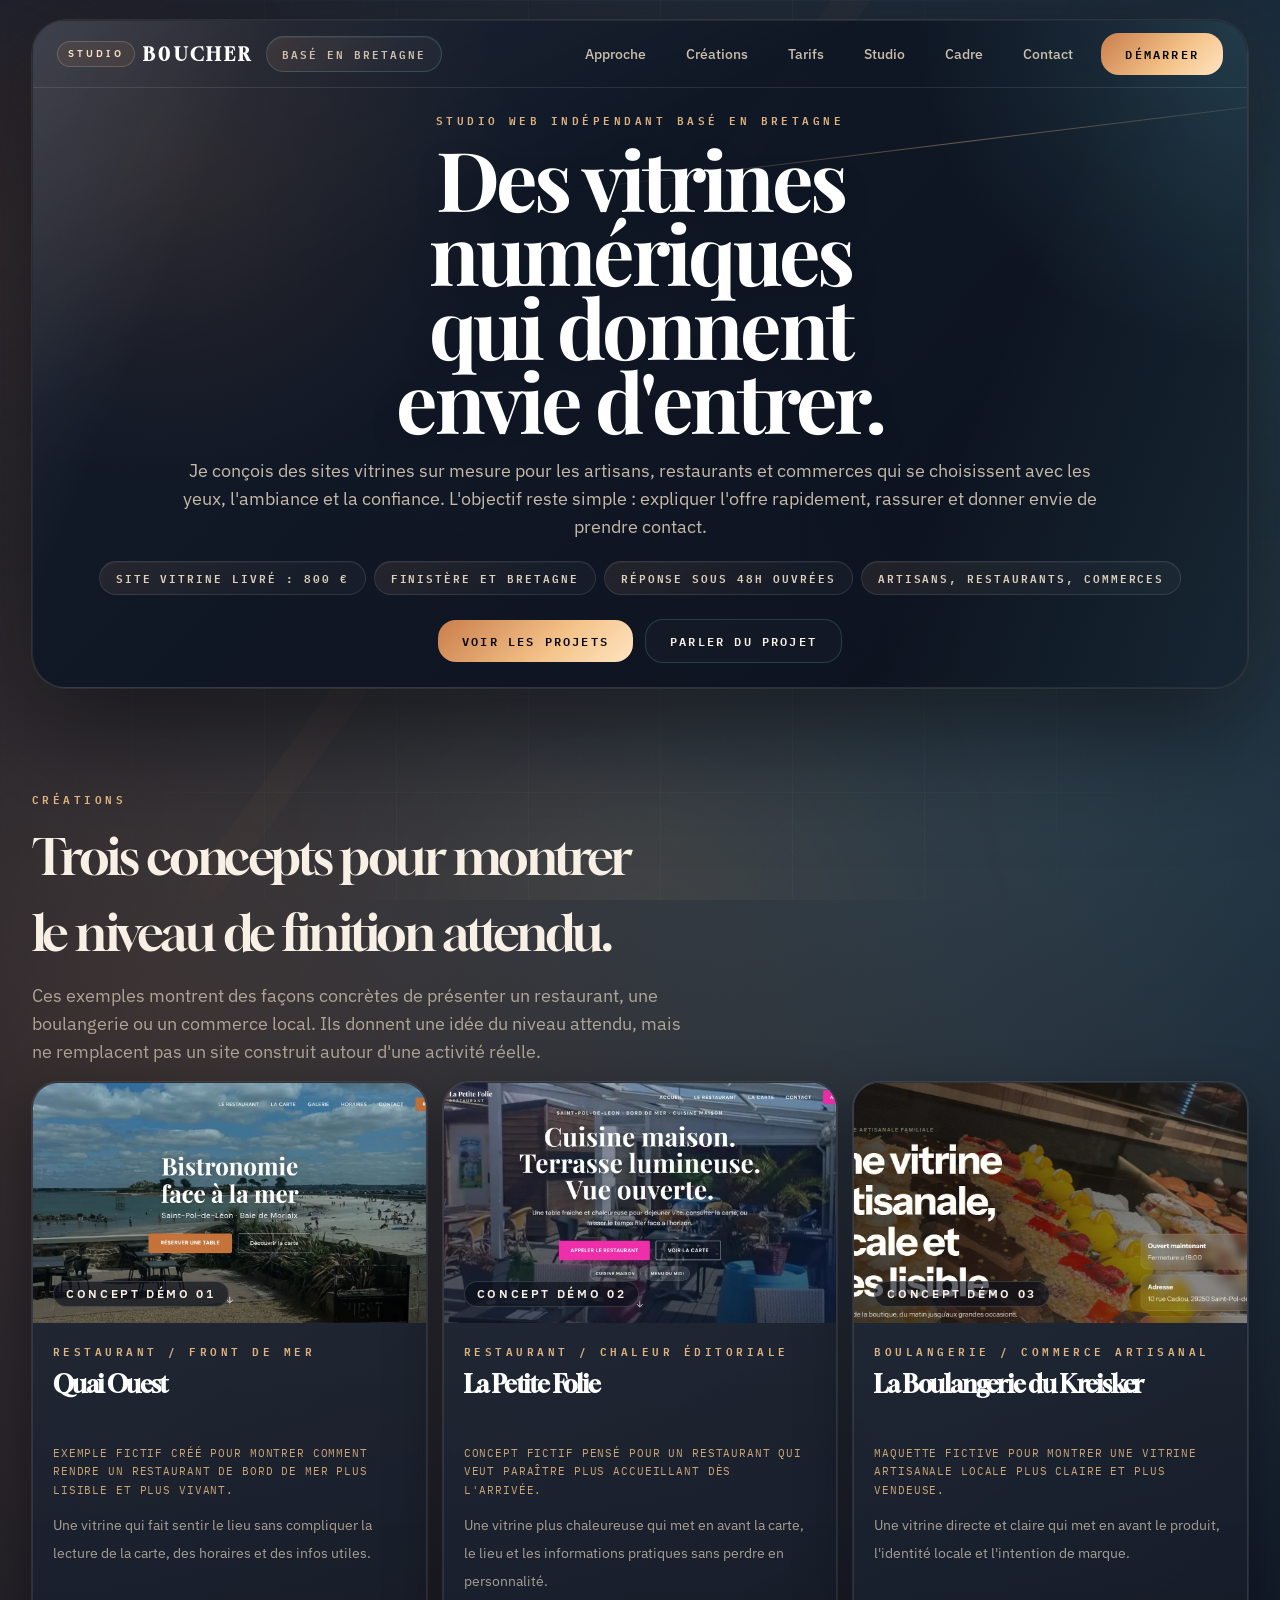
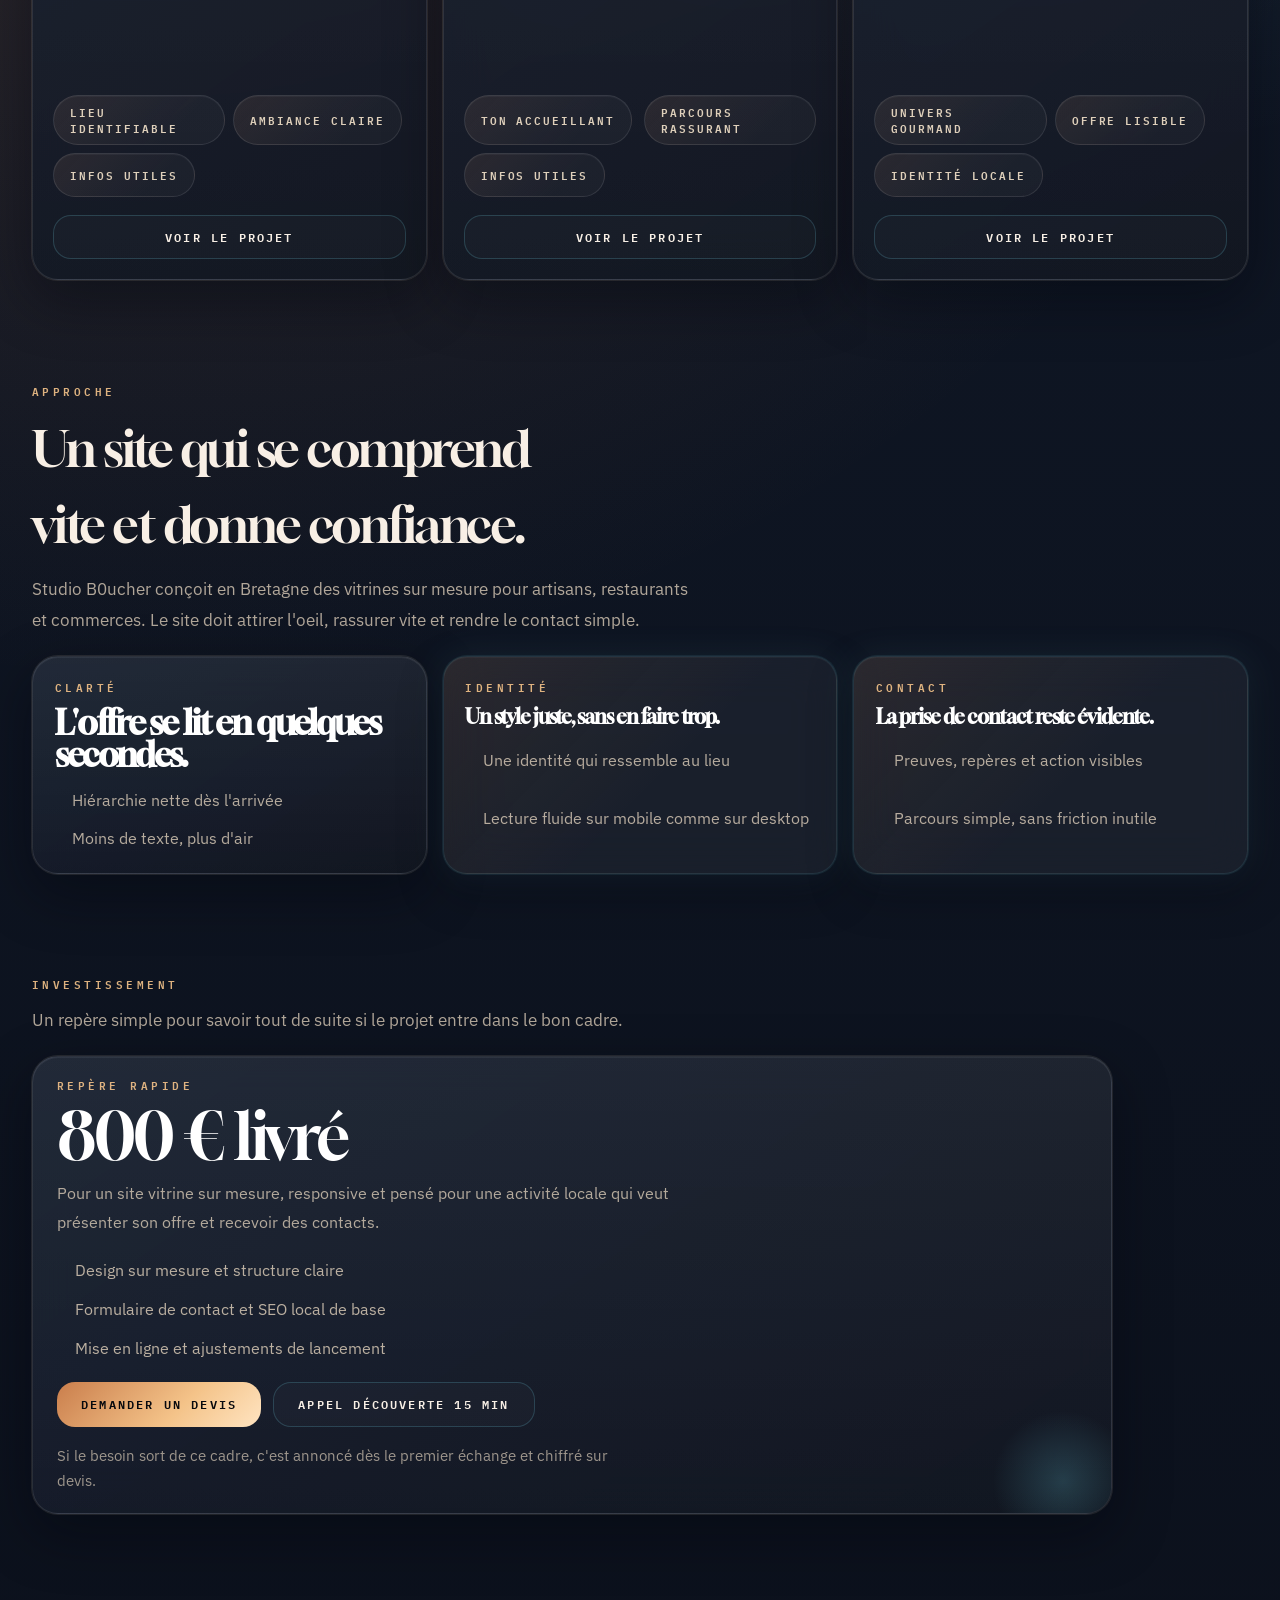
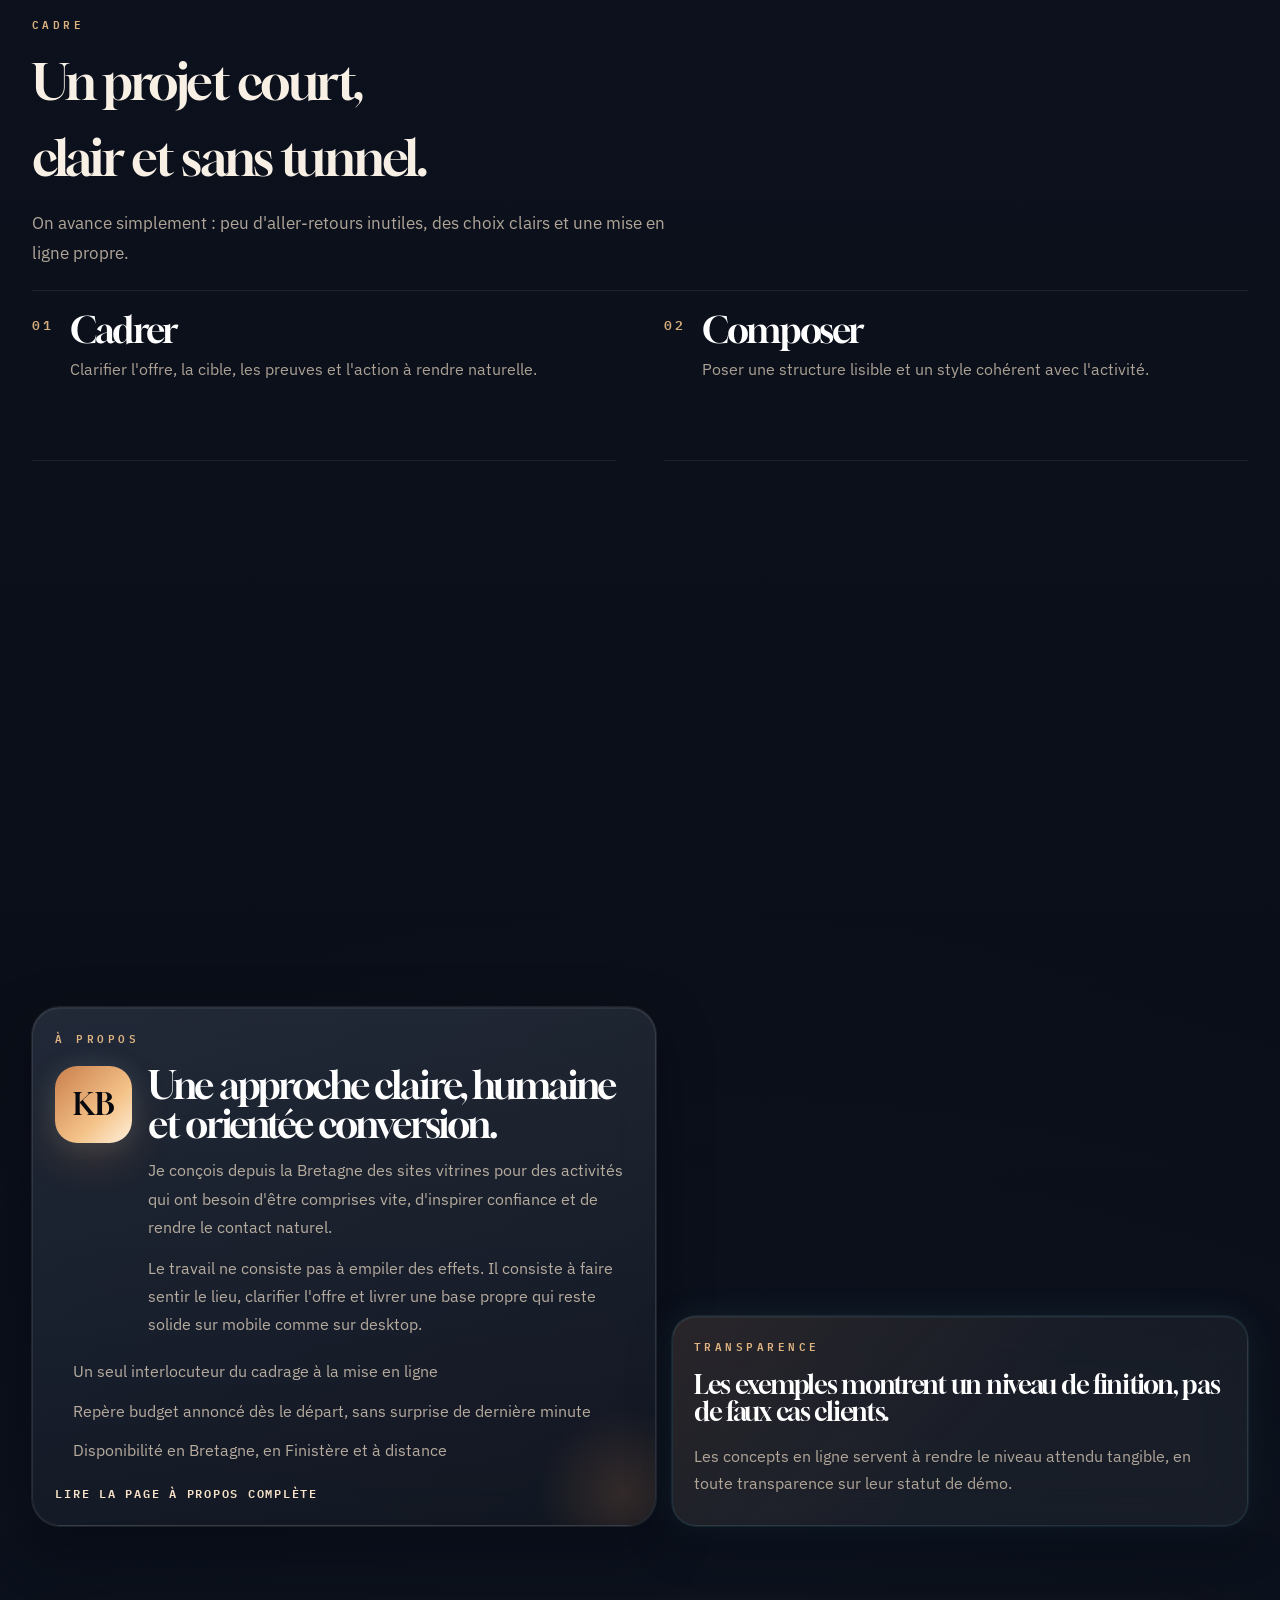
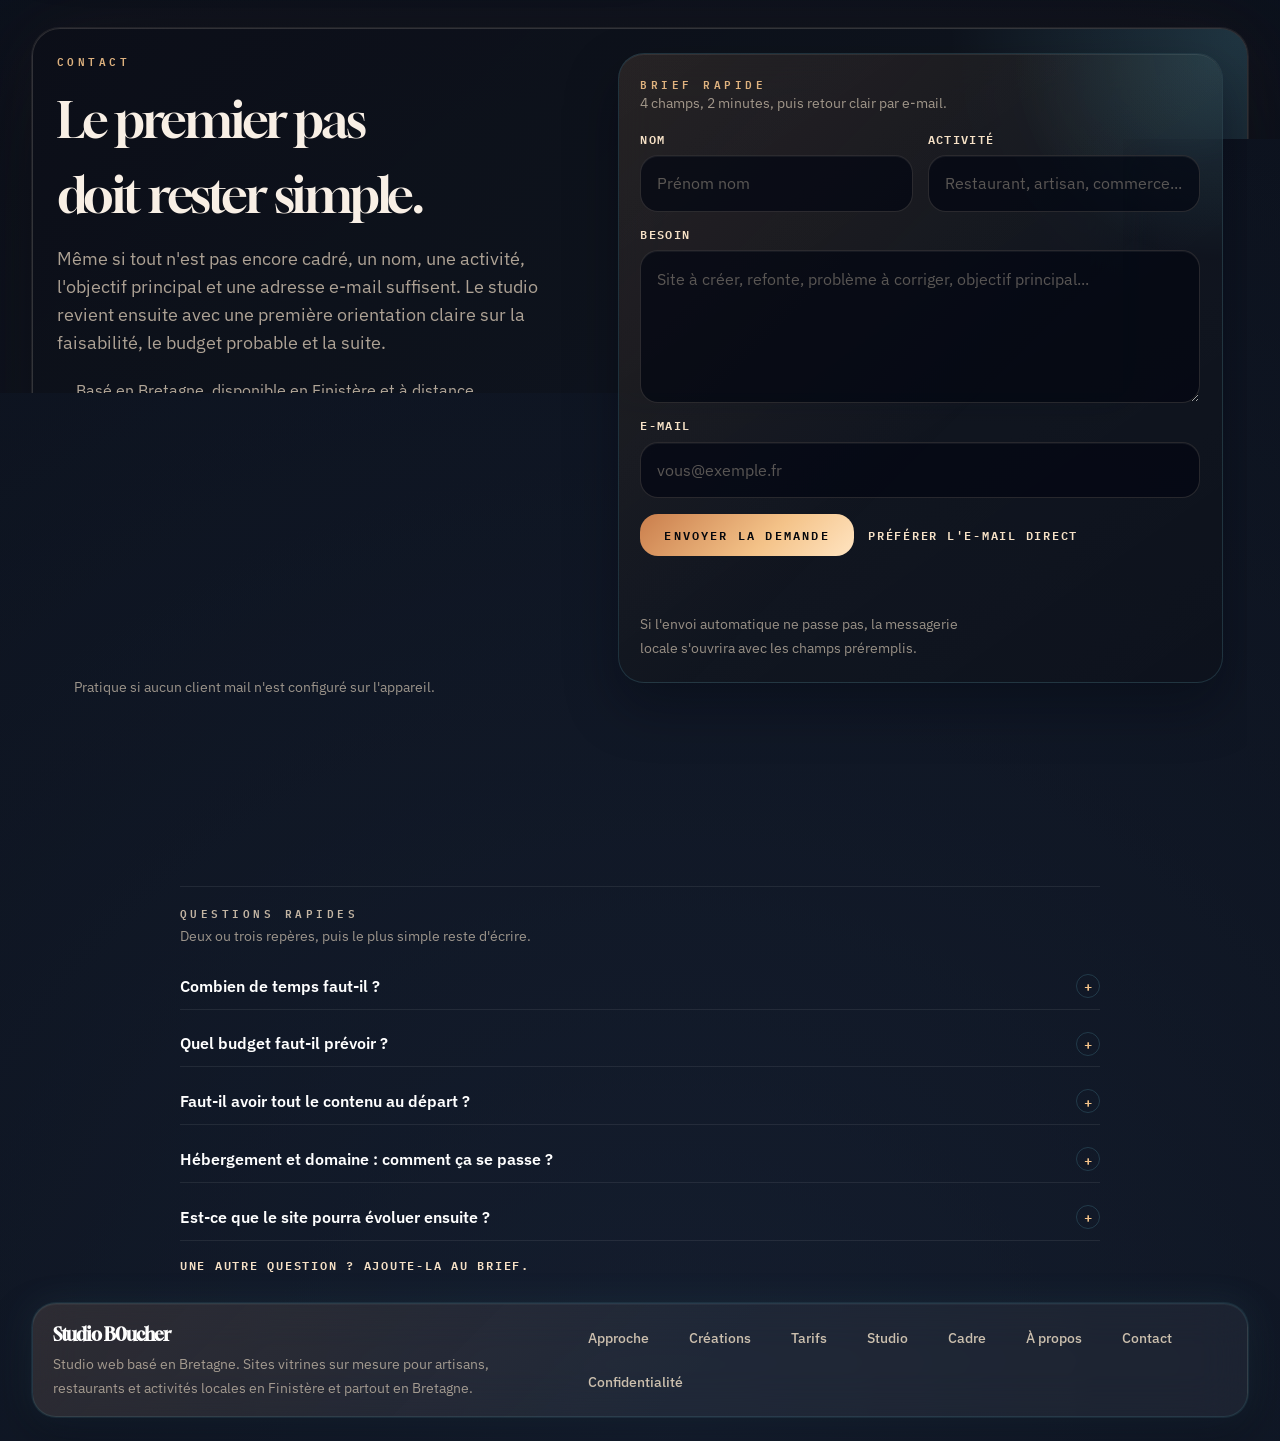
==== commit df8b51ca: "Add deployment essentials and self-host fonts" ====
--- a/index.html
+++ b/index.html
@@ -32,12 +32,7 @@
     <link rel="shortcut icon" href="favicon.ico" type="image/x-icon">
     <link rel="apple-touch-icon" href="assets/apple-touch-icon.png" sizes="180x180">
     <link rel="manifest" href="site.webmanifest">
-    <link rel="preconnect" href="https://fonts.googleapis.com">
-    <link rel="preconnect" href="https://fonts.gstatic.com" crossorigin>
-    <link
-      href="https://fonts.googleapis.com/css2?family=Gloock&family=IBM+Plex+Mono:wght@400;500;600;700&family=IBM+Plex+Sans:wght@400;500;600;700&family=Playfair+Display:wght@600;700&display=swap"
-      rel="stylesheet"
-    >
+    <link rel="stylesheet" href="assets/fonts.css">
     <link rel="stylesheet" href="assets/index.css">
     <script type="application/ld+json">
       {
@@ -150,10 +145,10 @@
           <p class="compact-label">Cr&eacute;ations</p>
           <h2 class="section-title mt-3">Trois concepts pour montrer le niveau de finition attendu.</h2>
           <p class="mt-3 max-w-2xl text-base leading-8 text-cyber-200/[0.72] sm:text-lg">
-            Ces exemples servent &agrave; montrer une direction de design et de structure
-            possible pour des activit&eacute;s locales. Ils clarifient le niveau de
-            finition, mais ne remplacent pas un projet construit autour d'une
-            activit&eacute; r&eacute;elle.
+            Ces exemples montrent des fa&ccedil;ons concr&egrave;tes de pr&eacute;senter un
+            restaurant, une boulangerie ou un commerce local. Ils donnent une
+            id&eacute;e du niveau attendu, mais ne remplacent pas un site construit
+            autour d'une activit&eacute; r&eacute;elle.
           </p>
         </div>
 
@@ -189,16 +184,16 @@
                 <h3 class="mt-2 font-display text-2xl font-semibold tracking-[-0.05em] text-white lg:min-h-[64px]">Quai Ouest</h3>
               </div>
               <p class="project-context mt-3">
-                Exemple fictif cr&eacute;&eacute; pour montrer une direction de site restaurant plus immersive.
+                Exemple fictif cr&eacute;&eacute; pour montrer comment rendre un restaurant de bord de mer plus lisible et plus vivant.
               </p>
               <p class="mt-3 text-sm leading-7 text-cyber-200/[0.72] lg:min-h-[168px]">
-                Une vitrine immersive qui fait sentir le lieu, la lumi&egrave;re et le
-                rythme sans compliquer la lecture.
+                Une vitrine qui fait sentir le lieu sans compliquer la lecture de
+                la carte, des horaires et des infos utiles.
               </p>
               <div class="mt-4 grid gap-2 sm:grid-cols-2 lg:min-h-[104px] lg:content-start">
-                <span class="pill min-h-[44px] justify-self-start px-4 text-xs">Immersion visuelle</span>
-                <span class="pill min-h-[44px] justify-self-start px-4 text-xs">Ambiance marqu&eacute;e</span>
-                <span class="pill min-h-[44px] justify-self-start px-4 text-xs">Lecture d&eacute;tendue</span>
+                <span class="pill min-h-[44px] justify-self-start px-4 text-xs">Lieu identifiable</span>
+                <span class="pill min-h-[44px] justify-self-start px-4 text-xs">Ambiance claire</span>
+                <span class="pill min-h-[44px] justify-self-start px-4 text-xs">Infos utiles</span>
               </div>
               <div class="mt-auto pt-4">
                 <a class="outline-button focus-ring w-full" href="https://b0uch3r.github.io/quai-ouest/" target="_blank" rel="noopener noreferrer">Voir le projet <span class="sr-only">Quai Ouest</span></a>
@@ -234,16 +229,16 @@
                 <h3 class="mt-2 font-display text-2xl font-semibold tracking-[-0.05em] text-white lg:min-h-[64px]">La Petite Folie</h3>
               </div>
               <p class="project-context mt-3">
-                Concept fictif pens&eacute; pour illustrer une ambiance plus chaleureuse et plus rassurante.
+                Concept fictif pens&eacute; pour un restaurant qui veut para&icirc;tre plus accueillant d&egrave;s l'arriv&eacute;e.
               </p>
               <p class="mt-3 text-sm leading-7 text-cyber-200/[0.72] lg:min-h-[168px]">
-                Une direction plus &eacute;l&eacute;gante et &eacute;ditoriale qui combine chaleur,
-                confort et lisibilit&eacute; dans une interface plus douce.
+                Une vitrine plus chaleureuse qui met en avant la carte, le lieu
+                et les informations pratiques sans perdre en personnalit&eacute;.
               </p>
               <div class="mt-4 grid gap-2 sm:grid-cols-2 lg:min-h-[104px] lg:content-start">
-                <span class="pill min-h-[44px] justify-self-start px-4 text-xs">Ton premium</span>
+                <span class="pill min-h-[44px] justify-self-start px-4 text-xs">Ton accueillant</span>
                 <span class="pill min-h-[44px] justify-self-start px-4 text-xs">Parcours rassurant</span>
-                <span class="pill min-h-[44px] justify-self-start px-4 text-xs">Palette expressive</span>
+                <span class="pill min-h-[44px] justify-self-start px-4 text-xs">Infos utiles</span>
               </div>
               <div class="mt-auto pt-4">
                 <a class="outline-button focus-ring w-full" href="https://lapetitfolie.github.io/restaurant/" target="_blank" rel="noopener noreferrer">Voir le projet <span class="sr-only">La Petite Folie</span></a>
@@ -304,8 +299,8 @@
           <h2 class="section-title mt-3">Un site qui se comprend vite et donne confiance.</h2>
           <p class="section-lead mt-3">
             Studio B0ucher con&ccedil;oit en Bretagne des vitrines sur mesure pour artisans,
-            restaurants et commerces. Le design attire, la structure rassure et le
-            contact reste simple.
+            restaurants et commerces. Le site doit attirer l'oeil, rassurer vite et
+            rendre le contact simple.
           </p>
         </div>
 
@@ -324,10 +319,10 @@
           <article class="reveal stagger-3 panel-glass feature-card rounded-[24px] scan-hover">
             <p class="compact-label">Identit&eacute;</p>
             <h3 class="mt-2 font-display text-xl font-semibold tracking-[-0.05em] text-white">
-              Une pr&eacute;sence premium sans effet gratuit.
+              Un style juste, sans en faire trop.
             </h3>
             <ul class="feature-bullets">
-              <li>Direction visuelle sur mesure</li>
+              <li>Une identit&eacute; qui ressemble au lieu</li>
               <li>Lecture fluide sur mobile comme sur desktop</li>
             </ul>
           </article>
@@ -387,8 +382,8 @@
           <p class="compact-label">Cadre</p>
           <h2 class="section-title mt-3 max-w-[12ch]">Un projet court, clair et sans tunnel.</h2>
           <p class="section-lead mt-3">
-            On avance avec un cap simple : peu d'aller-retours inutiles, une vraie
-            direction et une mise en ligne propre.
+            On avance simplement : peu d'aller-retours inutiles, des choix clairs
+            et une mise en ligne propre.
           </p>
         </div>
 
@@ -405,7 +400,7 @@
             <p class="process-index" aria-hidden="true">02</p>
             <div class="process-body">
               <h3 class="process-title">Composer</h3>
-              <p class="process-copy">Poser une structure nette et une direction visuelle coh&eacute;rente.</p>
+              <p class="process-copy">Poser une structure lisible et un style coh&eacute;rent avec l'activit&eacute;.</p>
             </div>
           </li>
 
--- a/assets/fonts.css
+++ b/assets/fonts.css
@@ -0,0 +1,87 @@
+@font-face {
+  font-family: "Gloock";
+  font-style: normal;
+  font-weight: 400;
+  font-display: swap;
+  src: url("./fonts/gloock-400-latin.woff2") format("woff2");
+}
+
+@font-face {
+  font-family: "IBM Plex Mono";
+  font-style: normal;
+  font-weight: 400;
+  font-display: swap;
+  src: url("./fonts/ibm-plex-mono-400-latin.woff2") format("woff2");
+}
+
+@font-face {
+  font-family: "IBM Plex Mono";
+  font-style: normal;
+  font-weight: 500;
+  font-display: swap;
+  src: url("./fonts/ibm-plex-mono-500-latin.woff2") format("woff2");
+}
+
+@font-face {
+  font-family: "IBM Plex Mono";
+  font-style: normal;
+  font-weight: 600;
+  font-display: swap;
+  src: url("./fonts/ibm-plex-mono-600-latin.woff2") format("woff2");
+}
+
+@font-face {
+  font-family: "IBM Plex Mono";
+  font-style: normal;
+  font-weight: 700;
+  font-display: swap;
+  src: url("./fonts/ibm-plex-mono-700-latin.woff2") format("woff2");
+}
+
+@font-face {
+  font-family: "IBM Plex Sans";
+  font-style: normal;
+  font-weight: 400;
+  font-display: swap;
+  src: url("./fonts/ibm-plex-sans-400-latin.woff2") format("woff2");
+}
+
+@font-face {
+  font-family: "IBM Plex Sans";
+  font-style: normal;
+  font-weight: 500;
+  font-display: swap;
+  src: url("./fonts/ibm-plex-sans-500-latin.woff2") format("woff2");
+}
+
+@font-face {
+  font-family: "IBM Plex Sans";
+  font-style: normal;
+  font-weight: 600;
+  font-display: swap;
+  src: url("./fonts/ibm-plex-sans-600-latin.woff2") format("woff2");
+}
+
+@font-face {
+  font-family: "IBM Plex Sans";
+  font-style: normal;
+  font-weight: 700;
+  font-display: swap;
+  src: url("./fonts/ibm-plex-sans-700-latin.woff2") format("woff2");
+}
+
+@font-face {
+  font-family: "Playfair Display";
+  font-style: normal;
+  font-weight: 600;
+  font-display: swap;
+  src: url("./fonts/playfair-display-600-latin.woff2") format("woff2");
+}
+
+@font-face {
+  font-family: "Playfair Display";
+  font-style: normal;
+  font-weight: 700;
+  font-display: swap;
+  src: url("./fonts/playfair-display-700-latin.woff2") format("woff2");
+}
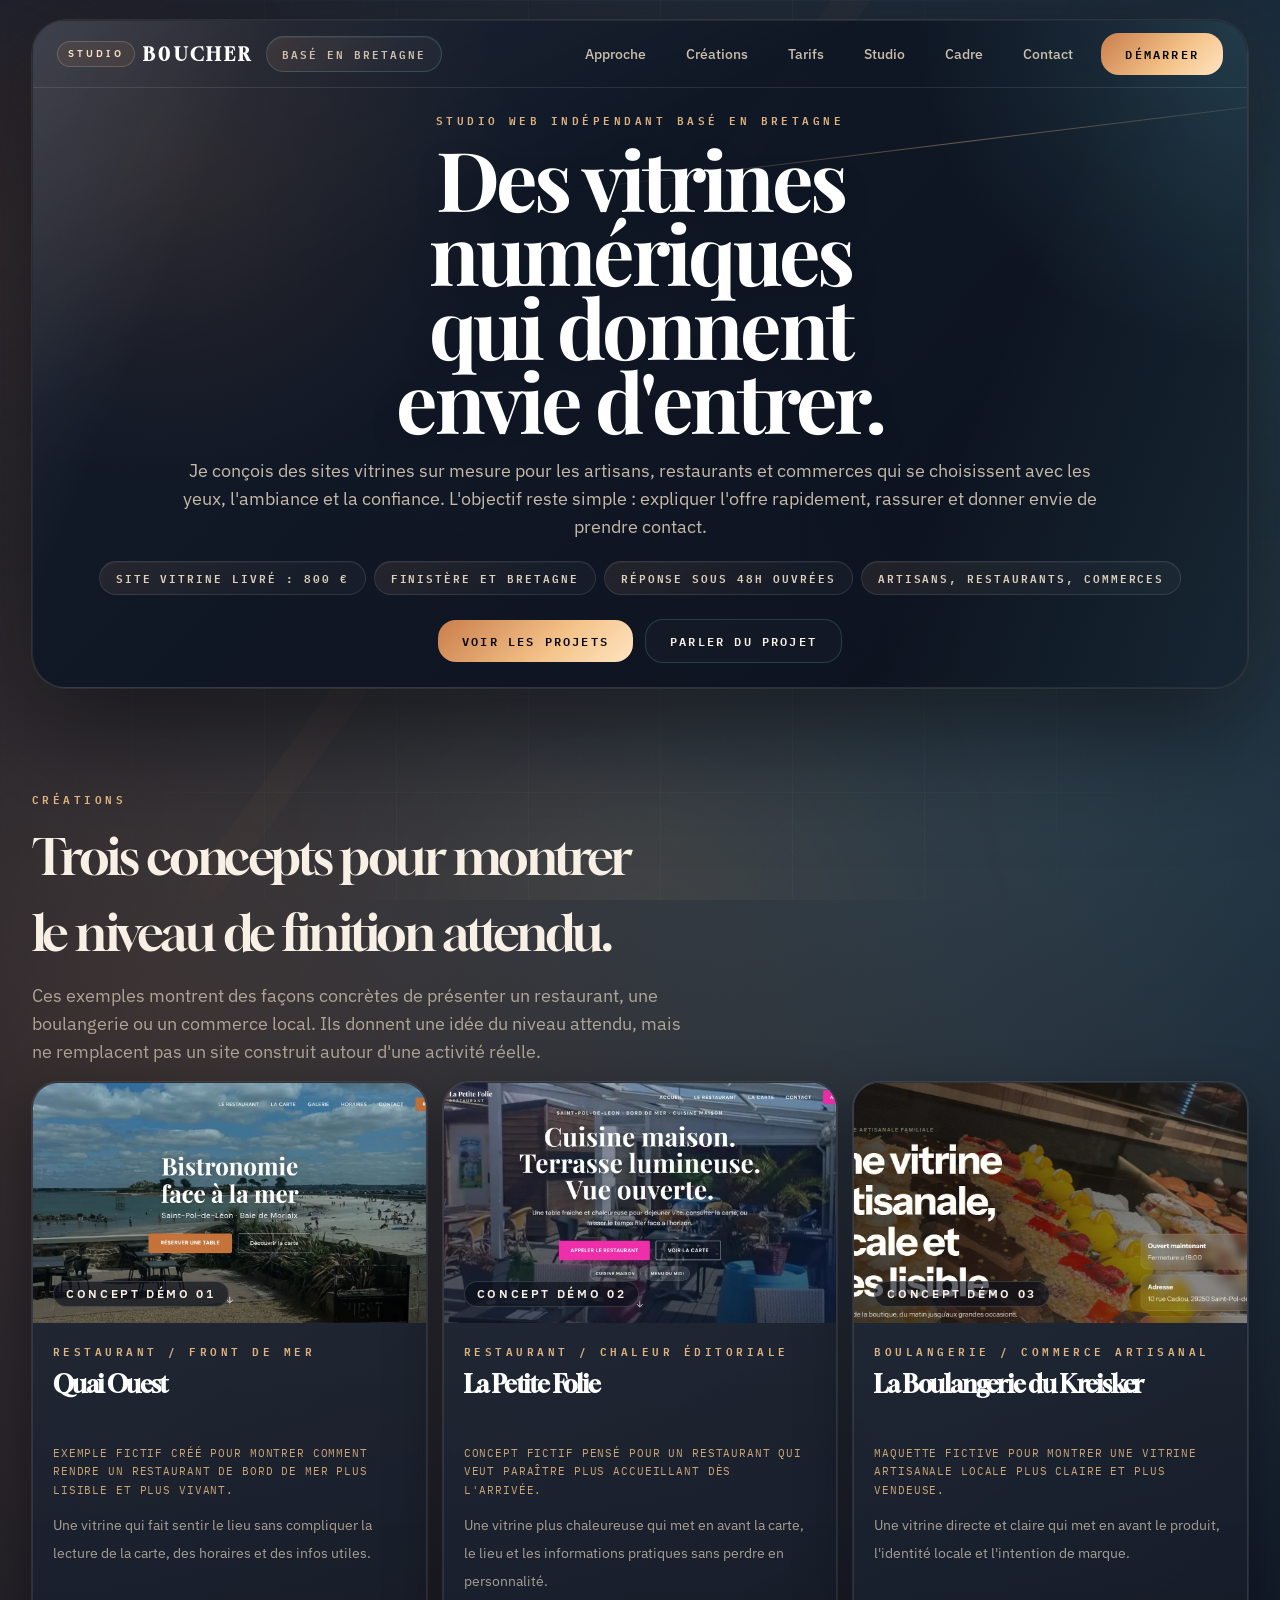
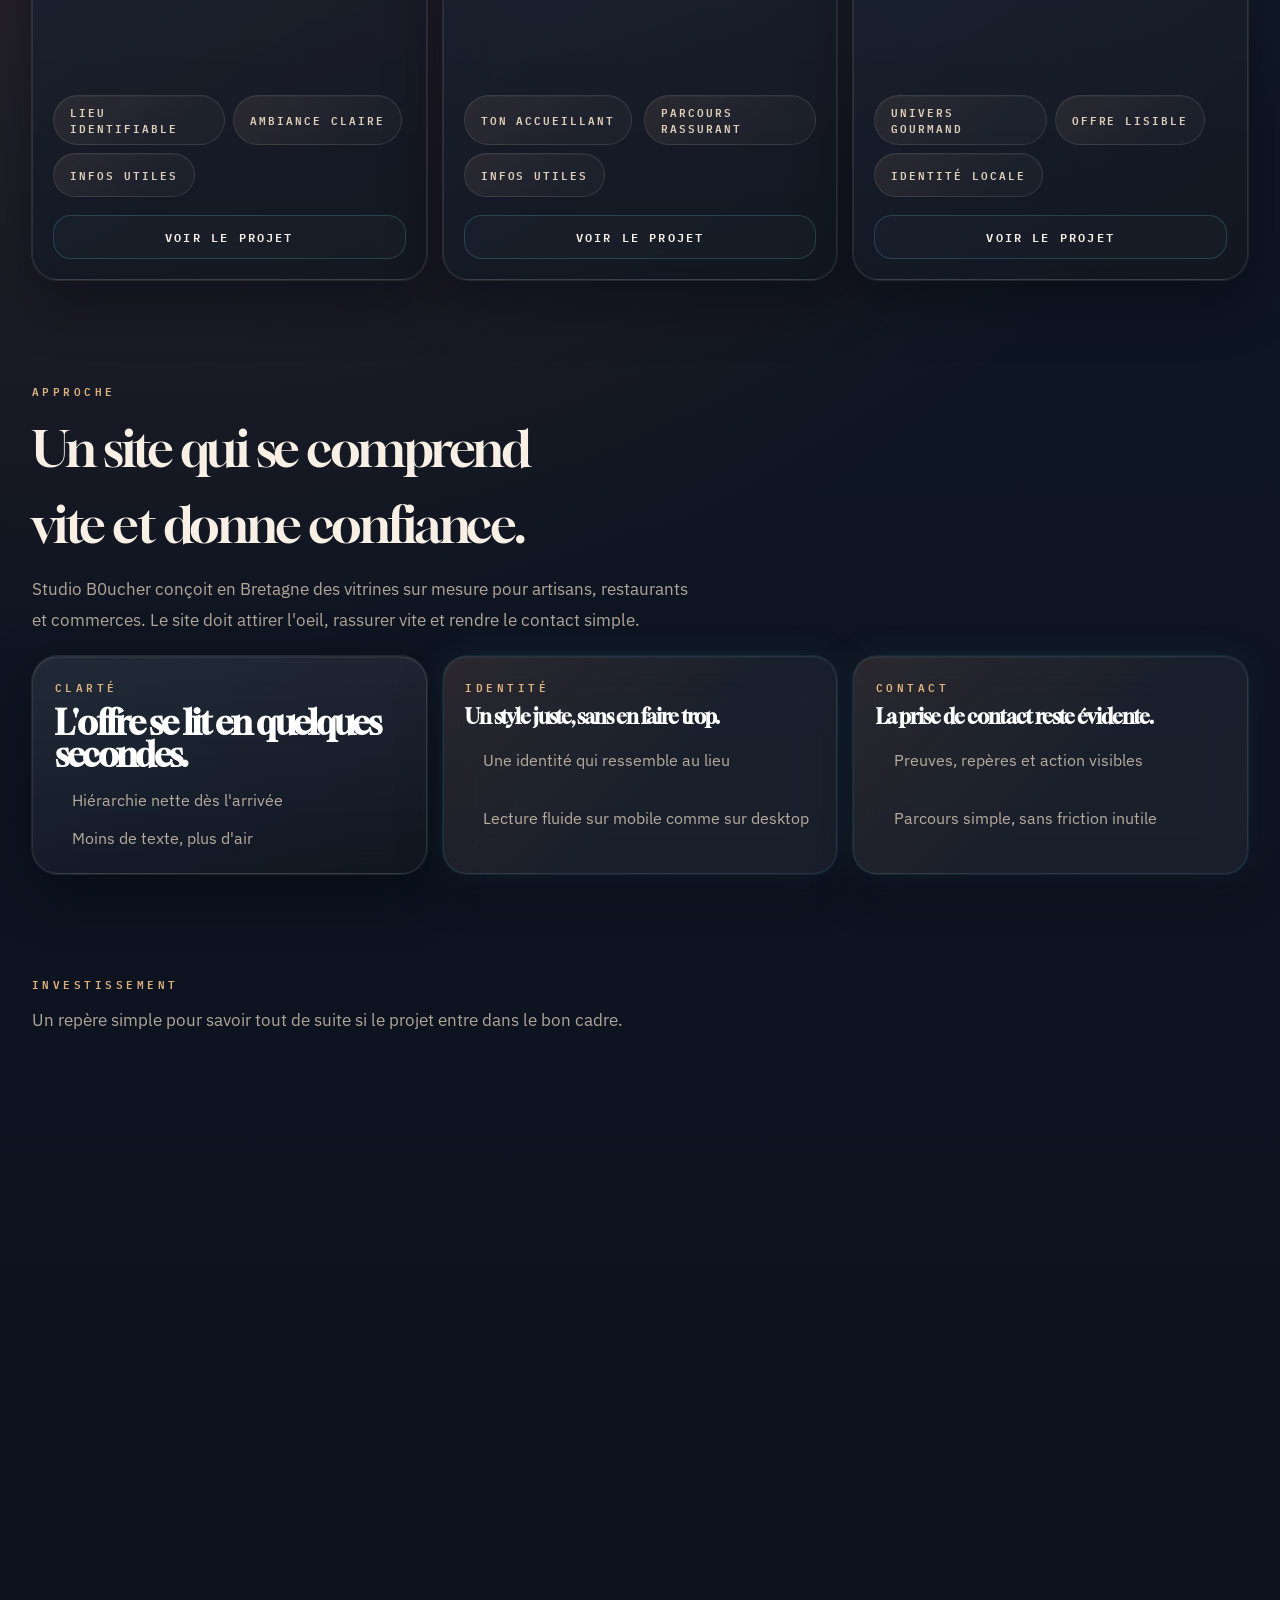
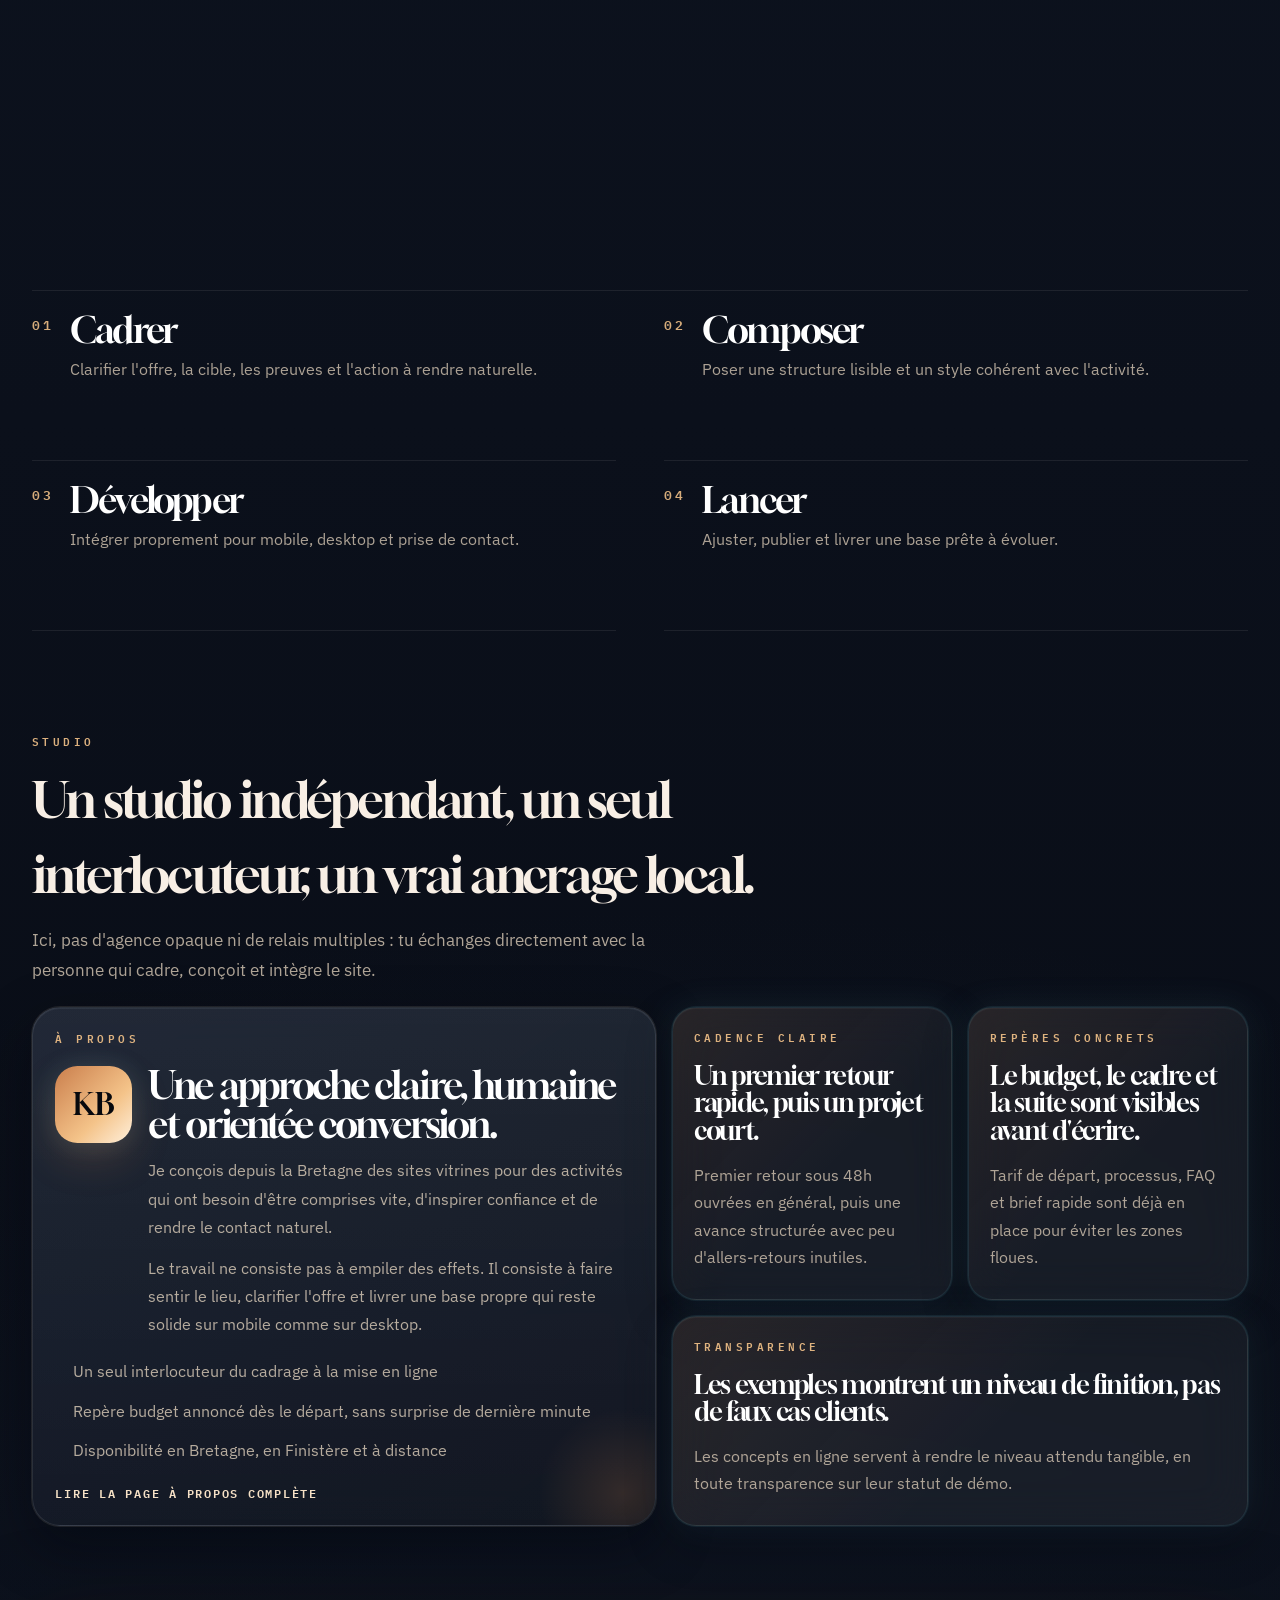
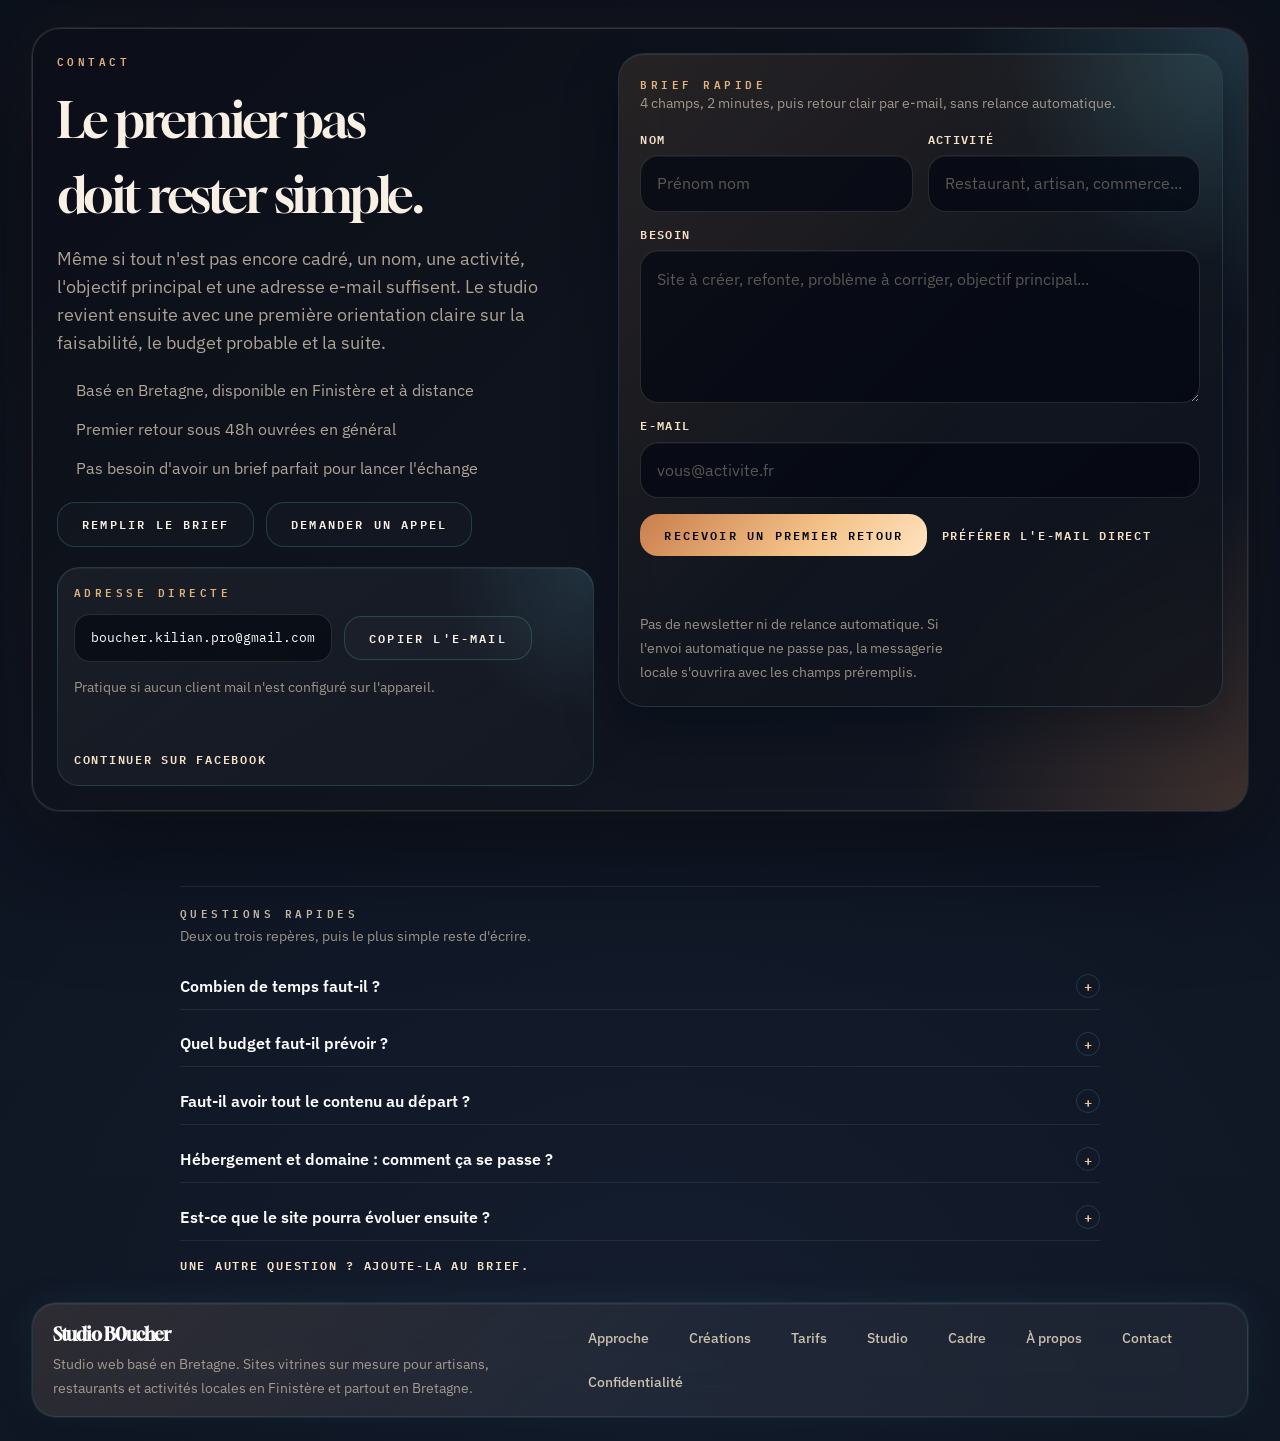
==== commit aca7c676: "Structurer le projet et fiabiliser le contact" ====
--- a/index.html
+++ b/index.html
@@ -547,7 +547,8 @@
               data-contact-form
               data-mailto="boucher.kilian.pro@gmail.com"
               data-success-message="Merci, la demande est partie. Le studio reviendra vers toi rapidement."
-              action="https://formsubmit.co/ajax/boucher.kilian.pro@gmail.com"
+              action="https://formsubmit.co/boucher.kilian.pro@gmail.com"
+              data-ajax-action="https://formsubmit.co/ajax/boucher.kilian.pro@gmail.com"
               method="POST"
             >
               <input type="hidden" name="_subject" value="Nouveau projet depuis la page d'accueil Studio B0ucher">
@@ -559,7 +560,7 @@
 
               <div class="contact-form-header">
                 <p class="compact-label">Brief rapide</p>
-                <p class="contact-form-note">4 champs, 2 minutes, puis retour clair par e-mail.</p>
+                <p class="contact-form-note">4 champs, 2 minutes, puis retour clair par e-mail, sans relance automatique.</p>
               </div>
 
               <div class="contact-form-grid">
@@ -570,7 +571,7 @@
 
                 <label class="form-field">
                   <span>Activit&eacute;</span>
-                  <input type="text" name="activity" autocomplete="organization-title" placeholder="Restaurant, artisan, commerce..." required>
+                  <input type="text" name="activity" autocomplete="organization" placeholder="Restaurant, artisan, commerce..." required>
                 </label>
 
                 <label class="form-field form-field-full">
@@ -580,19 +581,19 @@
 
                 <label class="form-field form-field-full">
                   <span>E-mail</span>
-                  <input type="email" name="email" autocomplete="email" placeholder="vous@exemple.fr" required>
+                  <input type="email" name="email" autocomplete="email" placeholder="vous@activite.fr" required>
                 </label>
               </div>
 
               <div class="contact-form-actions">
-                <button class="metal-button focus-ring" type="submit">Envoyer la demande</button>
+                <button class="metal-button focus-ring" type="submit">Recevoir un premier retour</button>
                 <a class="text-link focus-ring" href="mailto:boucher.kilian.pro@gmail.com?subject=Demande%20de%20site%20vitrine">Pr&eacute;f&eacute;rer l'e-mail direct</a>
               </div>
 
               <p class="form-status" data-form-status role="status" aria-live="polite"></p>
               <p class="max-w-[320px] text-sm leading-6 text-cyber-200/[0.66]" id="contact-email-note">
-                Si l'envoi automatique ne passe pas, la messagerie locale s'ouvrira
-                avec les champs pr&eacute;remplis.
+                Pas de newsletter ni de relance automatique. Si l'envoi automatique
+                ne passe pas, la messagerie locale s'ouvrira avec les champs pr&eacute;remplis.
               </p>
             </form>
           </div>
